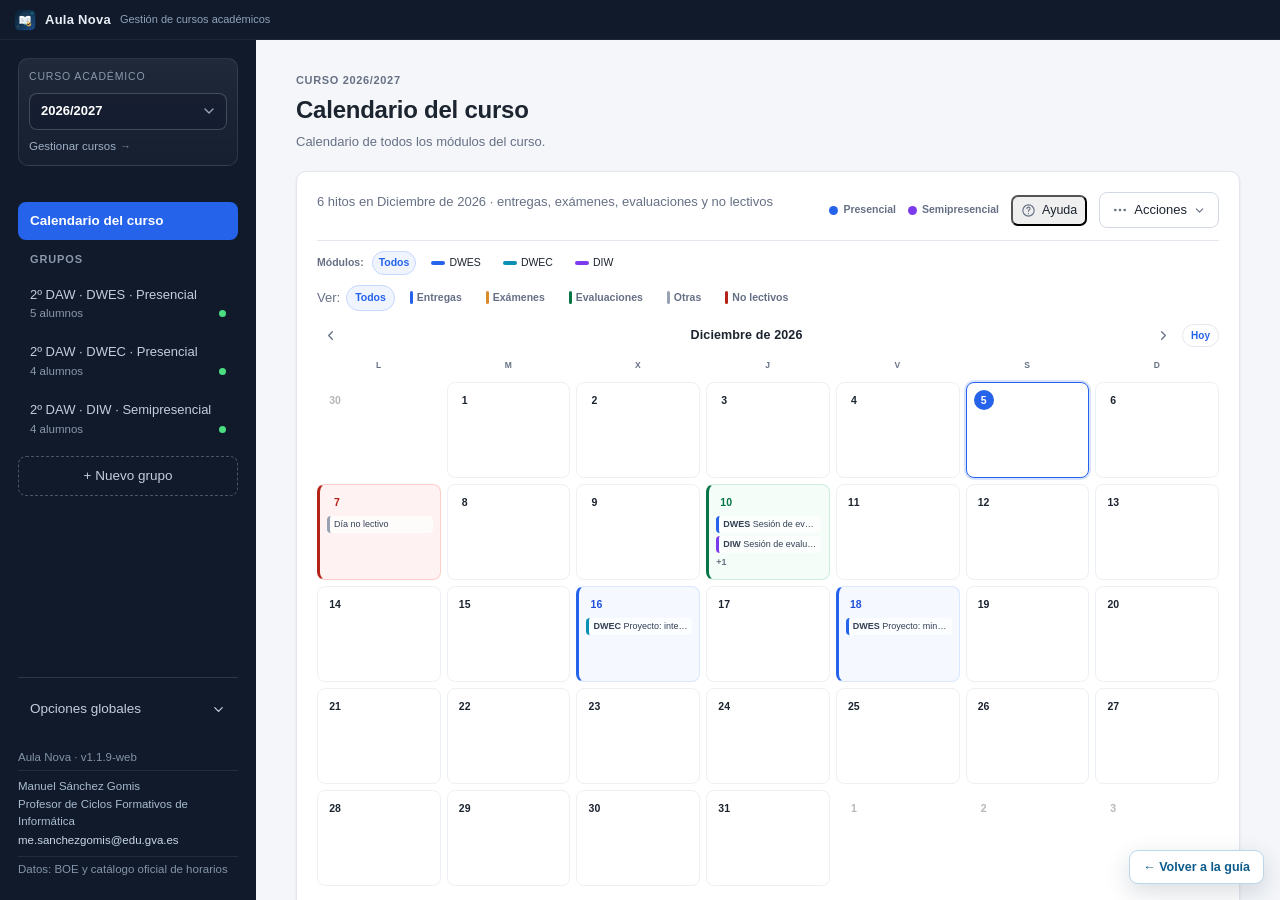
==== demo/index.html @ 8cf844a9 "publicar web y demo de Aula Nova" ====
<!doctype html>
<html lang="es">
  <head>
    <meta charset="UTF-8" />
    <title>Aula Nova · Gestión de cursos académicos</title>
    <!-- https://developer.mozilla.org/en-US/docs/Web/HTTP/CSP -->
    <meta
      http-equiv="Content-Security-Policy"
      content="default-src 'self'; script-src 'self'; style-src 'self' 'unsafe-inline'; img-src 'self' data:; frame-src 'self' normativa:;"
    />
    <script type="module" crossorigin src="./assets/index-Bmh4aXEf.js"></script>
    <link rel="stylesheet" crossorigin href="./assets/index-CwPjIfRf.css">
  </head>

  <body>
    <div id="app"></div>
  </body>
</html>
---- demo/assets/index-CwPjIfRf.css ----
:root{--fondo: #f4f6f9;--panel: #ffffff;--borde: #e3e7ee;--borde-fuerte: #d3d9e3;--texto: #1c2430;--tenue: #667085;--acento: #2563eb;--acento-suave: #eff4ff;--error: #b42318;--ok: #067647;--ok-suave: #ecfdf3;--ambar: #b54708;--ambar-suave: #fffaeb;--radio: 10px;--radio-sm: 8px;--sombra: 0 1px 3px rgba(16, 24, 40, .06), 0 1px 2px rgba(16, 24, 40, .04)}*{box-sizing:border-box}html,body,#app{height:100%;margin:0}body{font-family:-apple-system,BlinkMacSystemFont,Segoe UI,Roboto,Helvetica Neue,Arial,sans-serif;font-size:14px;line-height:1.5;color:var(--texto);background:var(--fondo);-webkit-font-smoothing:antialiased}.app{display:grid;grid-template-columns:256px 1fr;grid-template-rows:40px minmax(0,1fr);height:100%}.lateral{grid-column:1;grid-row:2;display:flex;flex-direction:column;gap:20px;min-height:0;padding:18px 18px 22px;background:#101a2b;color:#e8edf6;overflow-y:auto}.marca{margin:0;font-size:17px;font-weight:700;letter-spacing:.02em}.marca__sub{margin:2px 0 0;font-size:11px;font-weight:500;color:#8ea3bb;letter-spacing:.04em;text-transform:uppercase}.menu{display:flex;flex-direction:column;gap:3px;flex:1}.menu__titulo{padding:0 12px 6px;font-size:11px;font-weight:600;letter-spacing:.08em;text-transform:uppercase;color:#8b99ad}.menu__vacio{margin:0;padding:4px 12px;font-size:12px;color:#8b99ad}.menu__curso{display:flex;flex-direction:column;gap:8px;margin-bottom:16px;padding:10px;border:1px solid rgba(255,255,255,.1);border-radius:10px;background:linear-gradient(180deg,#fff1,#ffffff06)}.menu__curso label{font-size:10.5px;text-transform:uppercase;letter-spacing:.08em;color:#8b99ad}.menu__curso-select{position:relative}.menu__curso select{-webkit-appearance:none;appearance:none;width:100%;padding:9px 34px 9px 11px;border:1px solid rgba(255,255,255,.2);border-radius:8px;background:#0f172a61;color:#fff;font:inherit;font-size:13px;font-weight:550;line-height:1.3;cursor:pointer;text-overflow:ellipsis;transition:border-color .15s ease,background .15s ease,box-shadow .15s ease}.menu__curso select:hover{border-color:#ffffff5c;background:#0f172a8c}.menu__curso select:focus-visible{outline:none;border-color:#60a5fa;box-shadow:0 0 0 3px #60a5fa38}.menu__curso select:disabled{opacity:.55;cursor:wait}.menu__curso select option{background:#fff;color:var(--texto);font-weight:400}.menu__curso-flecha{position:absolute;top:50%;right:10px;width:16px;height:16px;color:#93a4bd;pointer-events:none;transform:translateY(-50%)}.menu__curso-enlace{display:inline-flex;align-items:center;gap:4px;font-size:11.5px;color:#9fb0c8;text-decoration:none}.menu__curso-enlace:after{content:"→";font-size:11px;opacity:.7}.menu__curso-enlace:hover{color:#fff;text-decoration:underline}.menu__grupo{display:flex;flex-direction:column;gap:2px;padding:9px 12px;border-radius:var(--radio-sm);color:#c3cddd;text-decoration:none}.menu__grupo:hover{background:#ffffff12;color:#fff}.menu__grupo.router-link-active,.menu__grupo--activo{background:var(--acento);color:#fff}.menu__grupo-nombre{font-size:13px;line-height:1.35}.menu__grupo-meta{display:flex;align-items:center;justify-content:space-between;gap:8px;font-size:11.5px;color:#8b99ad}.menu__grupo.router-link-active .menu__grupo-meta,.menu__grupo--activo .menu__grupo-meta{color:#dbe7ff}.punto{width:7px;height:7px;border-radius:50%;display:inline-block;flex:0 0 auto}.punto--ok{background:#4ade80}.punto--falta{background:#fbbf24}.menu__enlace--accion{margin-top:6px;border:1px dashed rgba(255,255,255,.25);text-align:center}.menu--pie{flex:0 0 auto;gap:2px;padding-top:12px;border-top:1px solid rgba(255,255,255,.12)}.menu__enlace--boton{width:100%;border:0;background:none;font:inherit;text-align:left;cursor:pointer}.menu-global{position:relative}.menu-global__boton{display:flex;align-items:center;justify-content:space-between;gap:8px;list-style:none;cursor:pointer}.menu-global__boton::-webkit-details-marker{display:none}.menu-global__boton svg{width:15px;height:15px;transition:transform .15s ease}.menu-global[open] .menu-global__boton svg{transform:rotate(180deg)}.menu-global__panel{display:flex;flex-direction:column;gap:2px;margin-bottom:6px;padding:5px;border:1px solid rgba(255,255,255,.14);border-radius:9px;background:#1b2a41;box-shadow:0 12px 28px -18px #000000b3}.menu-global__panel .menu__enlace{font-size:12.5px}.menu__enlace--peligro{color:#fda29b}.menu__enlace--peligro:hover{color:#fff;background:#f044382e}.menu__enlace{padding:9px 12px;border-radius:var(--radio-sm);color:#c3cddd;text-decoration:none;font-size:13.5px}.menu__enlace:hover{background:#ffffff12;color:#fff}.menu__enlace.router-link-active{background:var(--acento);color:#fff;font-weight:600}.pie{display:flex;flex-direction:column;gap:4px;font-size:11.5px;color:#8494a8}.pie__autor{display:flex;flex-direction:column;gap:1px;padding:7px 0;border-top:1px solid rgba(255,255,255,.08);border-bottom:1px solid rgba(255,255,255,.08);color:#a9bbcf}.pie__autor a{color:#c9d8e8;text-decoration:none}.pie__autor a:hover{color:#fff;text-decoration:underline}.contenido{grid-column:2;grid-row:2;min-height:0;overflow-y:auto;padding:32px 40px 64px}.vista{max-width:1080px}.vista--ancha{max-width:none}.vista__cabecera{margin-bottom:20px}.vista__cabecera h2{margin:0 0 4px;font-size:24px;font-weight:650;letter-spacing:-.01em}.seccion__cabecera{display:flex;align-items:flex-start;justify-content:space-between;gap:16px;flex-wrap:wrap;margin-bottom:14px}.seccion__cabecera h3{margin:0 0 2px;font-size:17px;font-weight:650;letter-spacing:-.01em}.seccion__cabecera .tenue{font-size:12.5px}.tarjeta{background:var(--panel);border:1px solid var(--borde);border-radius:var(--radio);box-shadow:var(--sombra);padding:22px 24px;margin-bottom:20px}.tarjeta>h3,.tarjeta>.cabecera-criterios>h3{margin:0 0 4px;font-size:16px;font-weight:650}.tarjeta>h3+.tenue{margin-top:0}.tenue{color:var(--tenue);margin:0;font-size:13px}.etiqueta{font-size:12px;color:var(--tenue)}.monospace{font-family:ui-monospace,SFMono-Regular,Menlo,monospace;font-size:12.5px}.boton{display:inline-flex;align-items:center;justify-content:center;font:inherit;font-size:13.5px;font-weight:500;height:36px;padding:0 14px;border-radius:var(--radio-sm);border:1px solid var(--borde-fuerte);background:#fff;color:var(--texto);text-align:center;text-decoration:none;cursor:pointer;white-space:nowrap;transition:background .12s ease,border-color .12s ease}.boton:hover{border-color:#a9b4c4;background:#fafbfc}.boton--principal{background:var(--acento);border-color:var(--acento);color:#fff;font-weight:600}.boton--principal:hover{background:#1d4fd8;border-color:#1d4fd8}.boton--peligro{color:var(--error)}.boton--peligro:hover{border-color:#f0b4ae;background:#fef3f2}.boton--sutil{border-style:dashed;color:var(--tenue)}.boton--sutil:hover{color:var(--acento);border-color:var(--acento);background:var(--acento-suave)}.boton:disabled{opacity:.45;cursor:not-allowed}.barra{display:flex;align-items:center;gap:10px;flex-wrap:wrap;margin-bottom:18px}.barra__espacio{flex:1}.barra--separada{margin-top:14px}.formulario{display:grid;grid-template-columns:repeat(auto-fit,minmax(220px,1fr));gap:16px}.campo{display:flex;flex-direction:column;gap:6px;min-width:0}.campo>label{font-size:12.5px;font-weight:500;color:#475467}.campo--ancho{grid-column:1 / -1}.grupo__dias-semana{display:grid;grid-template-columns:repeat(7,minmax(0,1fr));gap:8px;max-width:560px}.grupo__dia-semana{display:flex;flex-direction:column;gap:4px;align-items:stretch;font-size:12px;font-weight:600;color:var(--tenue);text-align:center}.grupo__dia-semana input{width:100%;padding:7px 4px;text-align:center;font-variant-numeric:tabular-nums}.presentacion__datos{margin-bottom:14px}.presentacion__datos .formulario{margin-top:10px}.presentacion__editor{margin-bottom:14px}.presentacion__editor summary{display:flex;align-items:baseline;gap:8px;flex-wrap:wrap;font-weight:650;cursor:pointer}.presentacion__editor summary .tenue{font-weight:400}.presentacion__marcadores{display:flex;flex-wrap:wrap;align-items:center;gap:5px;margin-top:12px}.presentacion__marcadores code{padding:2px 6px;color:var(--texto);font-size:10.5px;background:#f2f4f7;border-radius:5px}.presentacion__ayuda{margin:8px 0;font-size:11.5px}.presentacion__ayuda code{padding:1px 4px;background:#f2f4f7;border-radius:4px}.presentacion__plantilla-acciones{margin:10px 0 0}.presentacion__plantilla{width:100%;min-height:340px;margin-top:8px;padding:12px;font-size:11.5px;line-height:1.5;background:#fbfcfe;border:1px solid var(--borde);border-radius:8px;resize:vertical}.presentacion__preview{overflow:hidden;background:#eef2f7;border:1px solid var(--borde);border-radius:12px;box-shadow:var(--sombra)}.presentacion__preview iframe{display:block;width:100%;height:82vh;min-height:620px;background:#f4f6f9;border:0}.horario__resumen{display:flex;align-items:center;gap:7px;flex-wrap:wrap}.horario-semanal-scroll{overflow-x:auto;padding:2px 0 6px}.horario-semanal{display:grid;grid-template-columns:92px repeat(var(--dias, 7),minmax(84px,1fr));gap:5px;min-width:640px;margin-top:8px}.horario-semanal--compacto{grid-template-columns:78px repeat(var(--dias, 7),minmax(42px,1fr));min-width:0}.horario-semanal__cabecera{padding:4px 6px;color:var(--tenue);font-size:11px;font-weight:600;text-align:center}.horario-semanal__dia{display:flex;flex-direction:column;align-items:center;justify-content:center;gap:1px;min-height:44px;padding:5px 4px;color:var(--tenue);font-size:11px;font-weight:650;text-align:center;background:#f8fafc;border:1px solid #eef1f5;border-radius:8px}.horario-semanal__dia small{color:var(--acento);font-size:8px;font-weight:700;letter-spacing:.08em;text-transform:uppercase}.horario-semanal__hora{display:flex;align-items:center;padding:0 4px;color:var(--tenue);font-size:10px;font-variant-numeric:tabular-nums;white-space:nowrap}.horario-semanal__hora.horario-semanal__cabecera{min-height:44px;justify-content:flex-start;padding-left:8px;color:var(--tenue);font-size:9px;font-weight:700;letter-spacing:.08em;text-transform:uppercase}.horario-semanal__celda{display:flex;align-items:center;justify-content:center;min-height:38px;padding:4px 6px;overflow:hidden;color:transparent;font-size:10px;font-weight:600;line-height:1.15;text-align:center;background:#fff;border:1px solid #eef1f5;border-radius:8px;cursor:pointer;transition:background .12s ease,border-color .12s ease,box-shadow .12s ease}.horario-semanal__celda--libre{background:#fbfcfe;border-color:#f0f3f7}.horario-semanal__celda--lectura{cursor:default}.horario-semanal__celda--lectura:hover{border-color:#cfd8e3}.horario-semanal__celda--sesion,.horario-semanal__celda--lectura.horario-semanal__celda--sesion:hover{color:#fff;background:linear-gradient(180deg,#3b82f6,#2563eb);border-color:#2563eb;box-shadow:0 1px 2px #2563eb38}.horario-semanal__celda--colectiva,.horario-semanal__celda--lectura.horario-semanal__celda--colectiva:hover{color:#05603a;background:#d1fadf;border-color:#6ce9a6}.horario-semanal__celda--individual,.horario-semanal__celda--lectura.horario-semanal__celda--individual:hover{color:#93370d;background:#fef0c7;border-color:#fec84b}.horario-semanal__celda--hoy{background:#f4f8ff;border-color:#dbe7ff}.horario-semanal__celda--hoy.horario-semanal__celda--sesion{background:linear-gradient(180deg,#3b82f6,#2563eb);border-color:#2563eb;box-shadow:0 0 0 2px #bfdbfe}.horario-semanal__celda--hoy.horario-semanal__celda--colectiva{background:#d1fadf;border-color:#6ce9a6}.horario-semanal__celda--hoy.horario-semanal__celda--individual{background:#fef0c7;border-color:#fec84b}.horario-semanal__cabecera--hoy{color:#fff;background:var(--acento);border-color:var(--acento)}.horario-semanal__cabecera--hoy small{color:#dbeafe}.horario-semanal__recreo{grid-column:1 / -1;padding:3px 10px;color:var(--tenue);font-size:9px;font-weight:600;letter-spacing:.06em;text-align:center;text-transform:uppercase;background:#f8fafc;border:1px dashed #dfe5ee;border-radius:999px}.horario-semanal__leyenda{display:flex;align-items:center;gap:7px;flex-wrap:wrap;margin-top:12px;padding-top:10px;color:var(--tenue);font-size:10px;border-top:1px solid #eef1f5}.horario-semanal__leyenda-item{display:inline-flex;align-items:center;gap:5px;padding:3px 8px;background:#fff;border:1px solid #eef1f5;border-radius:999px}.horario-semanal__muestra{display:inline-block;width:8px;height:8px;border:1px solid transparent;border-radius:2px}.horario-semanal__muestra--sesion{border-color:var(--acento);background:var(--acento)}.horario-semanal__muestra--colectiva{border-color:#6ce9a6;background:#d1fadf}.horario-semanal__muestra--individual{border-color:#fec84b;background:#fef0c7}.horario-semanal__leyenda .tenue{font-size:10px}.horario-semanal__pie{display:flex;align-items:center;justify-content:space-between;gap:10px;flex-wrap:wrap;margin-top:7px}.grupo__tutorias{display:grid;grid-template-columns:repeat(2,minmax(0,1fr));gap:10px}.grupo__tutoria{display:flex;flex-direction:column;gap:8px;padding:10px;border:1px solid var(--borde);border-radius:8px;background:#fbfcfe}.grupo__tutoria h4{margin:0;font-size:12px;color:var(--texto)}.grupo__tutoria-tipo{display:flex;flex-direction:column;gap:5px}.grupo__tutoria-etiqueta{font-size:11px;font-weight:600;color:var(--tenue)}.grupo__tutoria-fila{display:grid;grid-template-columns:minmax(0,1fr) 28px;gap:4px;align-items:center}.grupo__tutoria-fila input{width:100%;padding:5px 7px;font-size:12px}.grupo__tutoria-quitar{padding:2px 6px;line-height:1.2}.grupo__tutoria-agregar{align-self:flex-start;padding:3px 7px;font-size:11px}.grupo__tutorias-resumen{display:block;margin-top:4px;color:var(--tenue);font-size:11px;font-weight:400;line-height:1.35}@media(max-width:900px){.grupo__tutorias{grid-template-columns:repeat(2,minmax(0,1fr))}}@media(max-width:700px){.grupo__dias-semana{grid-template-columns:repeat(4,minmax(0,1fr))}}@media(max-width:560px){.grupo__tutorias{grid-template-columns:1fr}}.campo__etiqueta{font-size:12.5px;font-weight:500;color:#475467}.previsualizacion{margin:0;padding:12px 14px;border:1px dashed var(--borde-fuerte);border-radius:var(--radio-sm);background:#fbfcfd;font-size:15px;font-weight:600}input,select,textarea{font:inherit;font-size:14px;color:inherit;background:#fff;border:1px solid var(--borde-fuerte);border-radius:var(--radio-sm);padding:8px 11px;transition:border-color .12s ease,box-shadow .12s ease}input:hover,select:hover,textarea:hover{border-color:#b9c2cf}input:focus,select:focus,textarea:focus{outline:none;border-color:var(--acento);box-shadow:0 0 0 3px #2563eb26}input:focus-visible,select:focus-visible,textarea:focus-visible,button:focus-visible,summary:focus-visible,a:focus-visible{outline:2px solid var(--acento);outline-offset:2px}.campo textarea{width:100%;resize:vertical;line-height:1.5}.selector{display:inline-flex;align-items:center;gap:8px;font-size:13px}.pestanas{display:flex;gap:4px;border-bottom:1px solid var(--borde);margin-bottom:24px}.pestana{font:inherit;font-size:13.5px;font-weight:500;color:var(--tenue);background:none;border:0;border-bottom:2px solid transparent;padding:10px 14px;margin-bottom:-1px;cursor:pointer;border-radius:0}.pestana:hover{color:var(--texto)}.pestana[aria-selected=true]{color:var(--acento);border-bottom-color:var(--acento);font-weight:600}.columnas{display:grid;grid-template-columns:repeat(2,minmax(0,1fr));gap:20px;align-items:start}.tabla-scroll{overflow-x:auto}@media(max-width:1200px){.contenido{padding:28px 28px 56px}}@media(max-width:1080px){.app{grid-template-columns:216px 1fr}.contenido{padding:24px 20px 48px}.columnas{grid-template-columns:minmax(0,1fr)}.vista__cabecera h2{font-size:20px}}@media(max-width:940px){.app{grid-template-columns:188px 1fr}.lateral{padding:18px 12px}.contenido{padding:18px 14px 40px}.tarjeta{padding:18px 16px}.formulario,.datos{grid-template-columns:minmax(0,1fr)}.cabecera-criterios{align-items:flex-start}.modal__fondo{padding:12px}.fila-peso{grid-template-columns:minmax(0,1fr) 88px 32px}.fila-peso--avaluacion{grid-template-columns:76px minmax(0,1fr) 88px 32px}.ocultar-estrecho{display:none}}.columna{display:flex;flex-direction:column;gap:20px;min-width:0}.lista-pesos{display:flex;flex-direction:column;margin-top:14px}.fila-peso{display:grid;grid-template-columns:minmax(0,1fr) 104px 34px;gap:10px;align-items:center;padding:7px 0;border-bottom:1px solid #f0f2f6}.fila-peso:last-child{border-bottom:0}.fila-peso--avaluacion{grid-template-columns:92px minmax(0,1fr) 104px 34px}.fila-peso--cabecera{padding:0 0 6px;border-bottom:1px solid var(--borde)}.fila-peso--cabecera span{font-size:11.5px;font-weight:600;color:var(--tenue);letter-spacing:.02em}.fila-peso--cabecera .num{text-align:right}.entrada-peso{display:flex;align-items:center;gap:7px;justify-content:flex-end}.entrada-peso input{width:72px;text-align:right;font-variant-numeric:tabular-nums}.entrada-peso span{color:var(--tenue);font-size:13px}.icono-boton{width:32px;height:32px;display:inline-flex;align-items:center;justify-content:center;border:1px solid transparent;border-radius:var(--radio-sm);background:none;cursor:pointer;color:#98a2b3;font-size:15px;line-height:1;padding:0}.icono-boton:hover{background:#fef3f2;border-color:#f0b4ae;color:var(--error)}.formula{display:flex;flex-direction:column;gap:10px;background:#f8fafc;border:1px solid var(--borde);border-radius:var(--radio-sm);padding:16px 18px;margin-top:14px}.formula__linea{display:flex;flex-direction:column;gap:2px;margin:0}.formula__etiqueta{font-size:11.5px;font-weight:600;color:var(--tenue);letter-spacing:.02em}.formula__valor{font-size:14px;font-weight:600;color:var(--texto)}.cabecera-criterios{display:flex;align-items:flex-end;justify-content:space-between;gap:16px;flex-wrap:wrap;margin-bottom:20px}.cabecera-criterios__titulo{display:flex;flex-direction:column;gap:2px;min-width:0}.cabecera-criterios__titulo h3{margin:0;font-size:17px;font-weight:650;letter-spacing:-.01em}.cabecera-criterios__acciones{display:flex;align-items:center;gap:10px;flex-wrap:wrap;margin-left:auto}.tarjeta .cabecera-criterios{align-items:center;margin-bottom:12px}.tarjeta .cabecera-criterios h3{margin:0;font-size:17px;font-weight:650;letter-spacing:-.01em}.tarjeta .cabecera-criterios .tenue{flex:1;min-width:120px}.lista-requisitos{display:flex;flex-direction:column}.fila-requisito{display:grid;grid-template-columns:minmax(0,1fr) 92px 34px;gap:10px;align-items:center;padding:10px 0;border-bottom:1px solid #f0f2f6}.fila-requisito:last-child{border-bottom:0}.fila-requisito--cabecera{padding:0 0 6px;border-bottom:1px solid var(--borde)}.fila-requisito--cabecera span{font-size:11.5px;font-weight:600;color:var(--tenue);letter-spacing:.02em}.fila-requisito--cabecera .num{text-align:right}.fila-requisito__texto{display:flex;flex-direction:column;gap:4px;min-width:0}.requisito-cabecera{display:flex;align-items:center;gap:8px}.requisito-cabecera .requisito-nombre{flex:1;min-width:0}.requisito-pie{display:flex;align-items:center;gap:8px}.requisito-pie .requisito-descripcion{flex:1;min-width:0}.requisito-nombre{font-weight:500}.requisito-descripcion{font-size:12.5px;color:var(--tenue);padding:6px 10px}.fila-requisito input[type=number]{text-align:right;font-variant-numeric:tabular-nums}.chip{display:inline-flex;align-items:center;gap:4px;font-size:12px;font-weight:500;padding:3px 9px;border-radius:999px;background:#f2f4f7;color:#475467;border:1px solid transparent;white-space:nowrap}.chip--activo{background:var(--acento);color:#fff}.tabla td .chip+.chip,.tabla td strong+.chip{margin-left:6px}.chip--aviso{background:var(--ambar-suave);color:var(--ambar);border-color:#f2d9a4}.chip--ok{background:var(--ok-suave);color:var(--ok);border-color:#b7e4c7}.chips{display:flex;flex-wrap:wrap;gap:6px}.aviso{padding:11px 14px;border-radius:var(--radio-sm);margin-bottom:16px;font-size:13.5px}.aviso--error{background:#fef3f2;color:var(--error);border:1px solid #fecdca}.aviso--ok{background:var(--ok-suave);color:var(--ok);border:1px solid #b7e4c7}.aviso--aviso{display:flex;align-items:center;justify-content:space-between;gap:10px;flex-wrap:wrap;background:var(--ambar-suave);color:var(--ambar);border:1px solid #f2d9a4;margin:0}.vacio{padding:24px;text-align:center;color:var(--tenue);border:1px dashed var(--borde-fuerte);border-radius:var(--radio);background:#fbfcfd;max-width:640px;margin:0 auto;font-size:13.5px}.tabla{width:100%;border-collapse:collapse;font-size:13.5px}.tabla th,.tabla td{padding:14px 16px;text-align:left;border-bottom:1px solid #eef1f5;vertical-align:middle}.tabla th{font-size:11.5px;font-weight:600;text-transform:none;letter-spacing:.02em;color:var(--tenue);background:#fafbfc;border-bottom:1px solid var(--borde)}.tabla tbody tr:last-child td{border-bottom:0}.tabla tbody tr:hover td{background:#fafbfc}.fila-seleccionable{cursor:pointer}.fila-seleccionable td{transition:background .12s ease}.fila--activa td,.fila--activa:hover td{background:var(--acento-suave)}.tabla .num{text-align:right;font-variant-numeric:tabular-nums}.tabla .acciones{text-align:right;white-space:nowrap}.tabla .acciones .boton{height:30px;padding:0 10px;font-size:12.5px;margin-left:6px}.nota-vacia{color:#b0b8c4}.nota-aprobado{color:var(--ok);font-weight:600}.nota-suspendido{color:var(--error);font-weight:600}.nota-parcial{color:var(--ambar)}.grupo__nombre{font-weight:600}.grupo__enlace{display:inline-block;color:inherit;text-decoration:none}.grupo__enlace:hover{color:var(--acento);text-decoration:underline}.grupo__estado{display:block;margin-top:3px;font-size:11.5px;font-weight:500}.grupo__estado--ok{color:var(--ok)}.grupo__estado--falta{color:var(--ambar)}.con-tooltip{position:relative;display:inline-flex;cursor:help}.con-tooltip:focus-visible{outline:2px solid var(--acento);outline-offset:2px}.tarjeta--tabla{padding:6px 0}.tarjeta--tabla .tabla th:first-child,.tarjeta--tabla .tabla td:first-child{padding-left:28px}.tarjeta--tabla .tabla th:last-child,.tarjeta--tabla .tabla td:last-child{padding-right:24px}.tarjeta--tabla .tabla th.acciones,.tarjeta--tabla .tabla td.acciones{position:sticky;right:0;z-index:1;background:var(--panel);box-shadow:-10px 0 14px -12px #10182859}.tarjeta--tabla .tabla th.acciones,.tarjeta--tabla .tabla tbody tr:hover td.acciones{background:#fafbfc}.menu-acciones{position:relative;display:inline-flex}.menu-acciones__popover{position:fixed;z-index:120;min-width:210px;padding:5px;border:1px solid var(--borde);border-radius:10px;background:var(--panel);box-shadow:0 12px 30px #1018282e}.menu-acciones__item{display:flex;align-items:center;gap:9px;width:100%;padding:7px 9px;border:0;border-radius:6px;background:transparent;color:var(--texto);font:inherit;font-size:12.5px;text-align:left;cursor:pointer}.menu-acciones__icono{flex:0 0 auto;width:15px;height:15px;opacity:.75}.menu-acciones__item:hover:not(:disabled) .menu-acciones__icono{opacity:1}.menu-acciones__item:hover:not(:disabled){background:var(--acento-suave);color:var(--acento)}.menu-acciones__item--peligro{color:var(--error)}.menu-acciones__item--peligro:hover:not(:disabled){background:#fef3f2;color:var(--error)}.menu-acciones__item:disabled{opacity:.4;cursor:not-allowed}.calificaciones__contacto{display:flex;align-items:center;gap:6px;flex-wrap:wrap}.boton-copiar{display:inline-flex;align-items:center;gap:4px;padding:0;border:0;background:transparent;color:var(--acento);font:inherit;font-size:11.5px;font-weight:550;cursor:pointer}.boton-copiar:hover{text-decoration:underline}.boton-copiar svg{width:13px;height:13px}.alumno__email{display:inline-flex;align-items:center;gap:3px}.alumno__enlace{padding:0;border:0;background:none;color:var(--texto);font:inherit;font-weight:650;text-align:left;cursor:pointer}.alumno__enlace:hover{color:var(--acento);text-decoration:underline}.alumno__enlace:focus-visible{outline:2px solid var(--acento);outline-offset:2px;border-radius:3px}.alumno__meta{display:block;margin-top:3px;font-size:11.5px;color:var(--tenue)}.alumnado__resumen{display:grid;grid-template-columns:repeat(4,minmax(0,1fr));gap:12px;margin:0 0 16px}.alumnado__stat{position:relative;display:flex;flex-direction:column;gap:3px;padding:14px 16px;overflow:hidden}.alumnado__stat>.tenue{color:var(--tenue);font-size:12px;font-weight:600}.alumnado__stat:before{content:"";position:absolute;top:0;left:0;width:100%;height:3px;background:var(--acento)}.alumnado__stat--ok:before{background:var(--ok)}.alumnado__stat--muted:before{background:#98a2b3}.alumnado__stat--aviso:before{background:var(--ambar)}.alumnado__stat strong{font-size:22px;line-height:1.15;font-weight:650}.alumnado-tabla__alumno{display:flex;align-items:center;gap:10px}.alumnado__avatar{display:grid;flex:0 0 auto;place-items:center;width:34px;height:34px;border-radius:10px;background:var(--acento-suave);color:var(--acento);font-size:11.5px;font-weight:700}.alumnado__identidad{min-width:0}.alumnado__email{color:var(--texto);text-decoration:none}.alumnado__email:hover{color:var(--acento);text-decoration:underline}.alumnado-tabla th:nth-child(1){width:48%}.alumnado-tabla th:nth-child(2){width:32%}.alumnado-tabla th:nth-child(3){width:12%}.formacion__cabecera{display:flex;align-items:flex-start;justify-content:space-between;gap:20px;flex-wrap:wrap;margin-bottom:20px}.formacion__cabecera h2{margin:0 0 4px;font-size:24px;font-weight:650;letter-spacing:-.01em}.formacion__resumen{display:grid;grid-template-columns:repeat(auto-fit,minmax(180px,1fr));gap:14px;margin-bottom:18px}.formacion__resumen .tarjeta{position:relative;display:flex;flex-direction:column;gap:3px;padding:14px 16px;overflow:hidden}.formacion__resumen .tarjeta:before{content:"";position:absolute;top:0;left:0;width:100%;height:3px;background:var(--acento)}.formacion__resumen .tarjeta:nth-child(2):before{background:var(--ok)}.formacion__resumen .tarjeta:nth-child(3):before{background:#d98a2b}.formacion__resumen .tarjeta>.tenue{font-size:12px;font-weight:600}.formacion__resumen strong{font-size:22px;font-weight:650}.formacion__layout{display:grid;grid-template-columns:minmax(0,1fr) 360px;gap:18px;align-items:start}.formacion__formulario{position:sticky;top:18px}.formacion__acciones{display:flex;flex-direction:column;gap:8px;grid-column:1 / -1}.formacion__acciones .boton{width:100%;justify-content:center;text-align:center}@media(max-width:1100px){.formacion__layout{grid-template-columns:1fr}.formacion__formulario{position:static}}.form-inline{margin-bottom:18px;border-left:3px solid var(--acento)}.form-inline__acciones{display:flex;align-items:center;gap:8px;flex-wrap:wrap}.form-inline .formulario{margin-top:4px}.select-button{display:inline-flex;overflow:hidden;border:1px solid var(--borde-fuerte);border-radius:var(--radio-sm);background:var(--panel)}.select-button__item{border:0;border-right:1px solid var(--borde);padding:7px 11px;background:transparent;color:var(--texto);font:inherit;font-size:12.5px;cursor:pointer;transition:background .15s ease,color .15s ease}.select-button__item:last-child{border-right:0}.select-button__item:hover{background:#f2f4f7}.select-button__item--activo{background:var(--acento);color:#fff}.select-button__item--activo:hover{background:var(--acento)}.select-button--compacto .select-button__item{padding:5px 9px;font-size:12px}.entrega__buscador{flex:1 1 190px;max-width:280px}.entrega__buscador input{width:100%;padding:7px 10px;font-size:12.5px}.entrega__resumen{display:flex;flex-wrap:wrap;align-items:baseline;gap:0;margin:4px 0 16px;padding:11px 14px;border:1px solid var(--borde);border-radius:var(--radio-sm);background:#f8fafc}.entrega__resumen-item{display:flex;align-items:baseline;gap:6px;padding:0 16px;border-right:1px solid var(--borde)}.entrega__resumen-item:first-child{padding-left:0}.entrega__resumen-item:last-child{padding-right:0;border-right:0}.entrega__resumen-valor{font-size:16px;font-weight:700;font-variant-numeric:tabular-nums}.entrega__resumen-etiqueta{font-size:12px;color:var(--tenue)}.entrega__resumen-item--aviso .entrega__resumen-valor{color:var(--ambar)}.entrega__vacio-accion{margin-top:12px}.entregas-lista{display:flex;flex-direction:column;gap:16px;margin-top:14px}.entregas-grupo{overflow:hidden;border:1px solid var(--borde);border-radius:10px;background:#fff}.entregas-grupo__cabecera{display:flex;align-items:center;justify-content:space-between;gap:12px;flex-wrap:wrap;padding:12px 16px;border-bottom:1px solid var(--borde);background:#f8fafc}.entregas-grupo__titulo{display:flex;align-items:baseline;gap:10px;flex-wrap:wrap}.entregas-grupo__titulo h4{margin:0;font-size:13px;font-weight:650}.entregas-grupo__grid{display:grid;grid-template-columns:repeat(auto-fill,minmax(340px,1fr));gap:12px;padding:14px}.entrega-card{display:flex;flex-direction:column;gap:10px;min-width:0;padding:15px;border:1px solid var(--borde);border-radius:9px;background:#fff;transition:border-color .12s ease,box-shadow .12s ease}.entrega-card:hover{border-color:#cbd5e1;box-shadow:0 6px 18px -12px #10182847}.entrega-card__cabecera{display:flex;align-items:flex-start;justify-content:space-between;gap:10px}.entrega-card__titulo{display:flex;flex-direction:column;gap:6px;min-width:0}.entrega-card__titulo .entrega__enlace{font-size:14px;line-height:1.35}.entrega-card__chips,.entrega-card__extra{display:flex;align-items:center;gap:6px;flex-wrap:wrap}.entrega-card__descripcion{display:-webkit-box;margin:0;overflow:hidden;color:var(--tenue);font-size:12.5px;line-height:1.45;-webkit-box-orient:vertical;-webkit-line-clamp:3}.entrega-card__meta{display:flex;align-items:center;justify-content:space-between;gap:10px;flex-wrap:wrap}.entrega-card__fecha{display:inline-flex;align-items:center;gap:6px;color:var(--tenue);font-size:12px;font-variant-numeric:tabular-nums}.entrega-card__pie{display:flex;align-items:flex-end;justify-content:space-between;gap:14px;flex-wrap:wrap;padding-top:10px;border-top:1px dashed var(--borde)}.entrega-card__registros{display:flex;flex:1 1 150px;flex-direction:column;gap:4px;min-width:0}.entrega-card__registros-texto{display:flex;align-items:baseline;justify-content:space-between;gap:8px;font-size:12px}.entrega-card__registros .entrega__progreso{width:100%}@media(max-width:700px){.entregas-grupo__grid{grid-template-columns:1fr}}.entregas-tabla th:nth-child(1){width:46%}.entregas-tabla th:nth-child(2){width:16%}.entregas-tabla th:nth-child(3){width:16%}.entregas-tabla th:nth-child(4){width:12%}.ficha-preview{overflow:hidden;background:#fff}.ficha-preview iframe{display:block;width:100%;height:82vh;min-height:620px;background:#fff;border:0}.ficha-modal{position:fixed;z-index:80;inset:0;display:grid;place-items:center;padding:24px;background:#0f172a8c}.ficha-modal__panel{display:flex;flex-direction:column;width:min(1120px,100%);height:min(88vh,900px);overflow:hidden;background:#fff;border-radius:12px;box-shadow:0 24px 60px #0f172a47}.ficha-modal__cabecera{display:flex;align-items:center;justify-content:space-between;gap:16px;flex-wrap:wrap;padding:12px 16px;border-bottom:1px solid var(--borde)}.ficha-modal__cabecera strong{display:block}.ficha-modal__cabecera .tenue{display:block;font-size:11.5px}.ficha-modal__acciones{display:flex;align-items:center;gap:6px;flex-wrap:wrap}.ficha-modal__panel iframe{flex:1;width:100%;background:#f4f6f9;border:0}.entregas-tabla__grupo td{padding:11px 16px;background:#f8fafc;border-top:1px solid var(--borde);border-bottom:1px solid var(--borde)}.entregas-tabla tbody:first-of-type .entregas-tabla__grupo td{border-top:0}.entregas-tabla__grupo-contenido{display:flex;align-items:baseline;justify-content:space-between;gap:12px}.entregas-tabla__grupo-nombre{font-size:13px;font-weight:650}.entregas-tabla__entrega{max-width:520px}.entregas-tabla__fila{display:flex;align-items:flex-start;gap:10px}.entregas-tabla__marca{display:grid;flex:0 0 auto;place-items:center;width:32px;height:32px;margin-top:1px;border-radius:9px;background:var(--acento-suave);color:var(--acento);font-size:12px;font-weight:700}.entregas-tabla__marca--examen{background:#fef3f2;color:#b42318}.entregas-tabla__marca--proyecto{background:#ecfdf3;color:#067647}.entregas-tabla__marca--practica{background:#fffaeb;color:#b54708}.entregas-tabla__datos{min-width:0}.entregas-tabla__grupo td{border-left:3px solid var(--color-grupo, var(--acento))}.entrega__enlace{padding:0;border:0;background:none;color:var(--texto);font:inherit;font-weight:650;text-align:left;cursor:pointer}.entrega__enlace:hover{color:var(--acento);text-decoration:underline}.entrega__enlace:focus-visible{outline:2px solid var(--acento);outline-offset:2px;border-radius:3px}.entrega__descripcion{display:block;margin-top:3px;font-size:12.5px;color:var(--tenue)}.entrega__fecha{display:flex;flex-direction:column;align-items:flex-start;gap:5px;font-variant-numeric:tabular-nums}.entrega__registros{display:flex;flex-direction:column;align-items:flex-end;gap:5px}.entrega__registros-cifra{font-size:12.5px;font-variant-numeric:tabular-nums}.entrega__progreso{width:72px;height:4px;overflow:hidden;border-radius:999px;background:#e7ebf1}.entrega__progreso span{display:block;height:100%;border-radius:inherit;background:var(--acento)}.chip--peligro{background:#fef3f2;color:var(--error);border-color:#fecdca}.chip--proximo{background:var(--acento-suave);color:var(--acento);border-color:#c7d7fe}.tabla--compacta th,.tabla--compacta td{padding-top:6px;padding-bottom:6px}.entrega__pestanas{display:flex;align-items:center;gap:10px;flex-wrap:wrap;margin:4px 0 18px}.entrega__pestanas .pestanas{gap:8px;flex-wrap:wrap;margin:0;border-bottom:0}.entrega__pestanas .pestana{padding:7px 12px;margin:0;border:1px solid var(--borde);border-radius:999px;background:var(--panel);font-size:12.5px}.entrega__pestanas .pestana:hover{border-color:var(--borde-fuerte);background:#f7f9fc;color:var(--texto)}.entrega__pestanas .pestana[aria-selected=true]{border-color:var(--acento);background:var(--acento);color:#fff}.chip--enlace{font:inherit;font-size:inherit;cursor:pointer}.chip--enlace:hover{border-color:var(--acento);color:var(--acento)}.entrega__seccion+.entrega__seccion{margin-top:22px;padding-top:20px;border-top:1px solid var(--borde)}.entrega__seccion-cabecera{display:flex;align-items:flex-start;justify-content:space-between;gap:12px;margin-bottom:8px}.entrega__seccion-cabecera h4{margin:0 0 2px;font-size:15px;font-weight:650}.entrega__titulo{display:flex;align-items:center;gap:8px;flex-wrap:wrap}.entrega__meta{display:block;margin-top:4px;font-size:11.5px;color:var(--tenue)}.campo__ayuda{font-size:11.5px;color:var(--tenue)}.rubrica-archivo{display:flex;align-items:center;gap:10px;flex-wrap:wrap;margin-top:8px}.rubrica-archivo__actual{display:flex;align-items:center;gap:10px;flex-wrap:wrap;padding:8px 10px;border:1px solid var(--borde);border-radius:var(--radio-sm);background:#fbfcfd}.entrega-form__cabecera{display:flex;align-items:flex-start;justify-content:space-between;gap:20px;flex-wrap:wrap;margin-bottom:20px}.entrega-form__cabecera h2{margin:0 0 4px;font-size:24px;font-weight:650;letter-spacing:-.01em}.entrega-form__acciones-cabecera{display:flex;align-items:center;gap:8px;flex-wrap:wrap}.entrega-form__grid{display:grid;grid-template-columns:minmax(0,1fr) 330px;gap:18px;align-items:start}.entrega-form__principal,.entrega-form__lateral{display:flex;flex-direction:column;gap:18px;min-width:0}.entrega-form__lateral{position:sticky;top:18px}.entrega-form__seccion-cabecera{display:flex;align-items:flex-start;justify-content:space-between;gap:16px;margin-bottom:12px}.entrega-form__seccion-cabecera h3{margin:0 0 2px;font-size:17px;font-weight:650;letter-spacing:-.01em}.entrega-form__ce-contador{display:flex;align-items:center;gap:8px;flex-wrap:wrap}.entrega-form__seleccionados{display:flex;flex-wrap:wrap;gap:6px;margin-bottom:12px}.entrega-form__ce-chip{display:inline-flex;align-items:center;gap:3px;padding-right:4px}.entrega-form__quitar{border:0;background:transparent;color:inherit;font:inherit;font-size:14px;line-height:1;padding:0 3px;cursor:pointer}.entrega-form__quitar:hover{color:var(--error)}.entrega-form__buscador{margin-bottom:10px}.entrega-form__buscador input{width:100%}.entrega-form__ce-lista{max-height:420px;overflow-y:auto;padding:8px;border:1px solid var(--borde);border-radius:var(--radio-sm);background:#fbfcfd}.entrega-form__ra{padding:4px 0;border-bottom:1px solid var(--borde)}.entrega-form__ra:last-child{border-bottom:0}.entrega-form__ra summary{display:flex;align-items:center;gap:8px;padding:6px;cursor:pointer;list-style:none}.entrega-form__ra summary::-webkit-details-marker{display:none}.entrega-form__ra summary:before{content:"▸";color:var(--tenue);transition:transform .15s ease}.entrega-form__ra[open] summary:before{transform:rotate(90deg)}.entrega-form__ra-descripcion{flex:1;font-size:12.5px;line-height:1.4}.entrega-form__ra-cuerpo{padding:2px 8px 8px 22px}.entrega-form__ra-acciones{display:flex;gap:6px;margin-bottom:6px}.entrega-form__ce-fila{display:grid;grid-template-columns:22px 96px minmax(0,1fr);gap:8px;align-items:start;padding:5px 0;font-size:12.5px;line-height:1.4}.entrega-form__ce-fila input{margin-top:3px}.entrega-form__resultados{padding:4px}.entrega-form__resumen{display:flex;flex-direction:column;gap:8px;margin:12px 0 0}.entrega-form__resumen>div{display:flex;align-items:baseline;justify-content:space-between;gap:12px;padding-bottom:6px;border-bottom:1px dashed var(--borde)}.entrega-form__resumen>div:last-child{padding-bottom:0;border-bottom:0}.entrega-form__resumen dt{color:var(--tenue);font-size:12px}.entrega-form__resumen dd{margin:0;font-size:12.5px;font-weight:550;text-align:right}.entrega-form__acciones-lateral{display:flex;flex-direction:column;gap:8px}.entrega-form__acciones-lateral .boton{width:100%;justify-content:center;text-align:center}@media(max-width:1100px){.entrega-form__grid{grid-template-columns:1fr}.entrega-form__lateral{position:static}}.calificaciones__layout{display:grid;grid-template-columns:300px minmax(0,1fr);gap:18px;align-items:start;padding-bottom:76px}.calificaciones__alumnos{position:sticky;top:18px;max-height:calc(100vh - 160px);overflow-y:auto;padding:8px}.calificaciones__buscador{padding:4px 4px 10px}.calificaciones__buscador input{width:100%}.calificaciones__alumno{display:flex;flex-direction:column;align-items:flex-start;gap:3px;width:100%;padding:10px 10px 11px;border:0;border-bottom:1px solid var(--borde);border-radius:0;background:transparent;color:var(--texto);font:inherit;text-align:left;cursor:pointer}.calificaciones__alumno:last-child{border-bottom:0}.calificaciones__alumno:hover{background:#f7f9fc}.calificaciones__alumno--activo{border-radius:var(--radio-sm);background:var(--acento-suave);box-shadow:inset 3px 0 var(--acento)}.calificaciones__alumno-nombre{font-size:13px;font-weight:600}.calificaciones__alumno-meta{display:flex;justify-content:space-between;gap:8px;width:100%;font-size:11.5px;color:var(--tenue)}.calificaciones__estado{font-weight:550}.calificaciones__sin-resultados{padding:8px 10px}.calificaciones__detalle{display:flex;flex-direction:column;gap:14px;min-width:0}.calificaciones__detalle-cabecera{display:grid;grid-template-columns:minmax(0,1fr) auto;align-items:start;gap:8px 18px}.calificaciones__detalle-info{min-width:0}.calificaciones__detalle-cabecera h3{margin:0 0 2px;font-size:19px}.convocatorias__layout{display:grid;grid-template-columns:minmax(220px,280px) minmax(0,1fr);gap:18px;align-items:start}.convocatorias__layout--embebido{grid-template-columns:minmax(0,1fr)}.convocatorias__lista{position:sticky;top:18px;display:flex;flex-direction:column;gap:6px;padding:14px}.convocatorias__item{display:flex;flex-direction:column;align-items:flex-start;gap:2px;padding:9px 10px;color:var(--texto);font:inherit;text-align:left;background:transparent;border:1px solid transparent;border-radius:8px;cursor:pointer}.convocatorias__item:hover{background:#f7f9fc}.convocatorias__item--activa{background:var(--acento-suave);border-color:#c7d7fe}.convocatorias__item .tenue{font-size:11px;text-transform:capitalize}.convocatorias__principal{display:flex;flex-direction:column;gap:18px;min-width:0}.convocatorias__alumnos th,.convocatorias__alumnos td{vertical-align:middle}.convocatorias__celda{display:inline-flex;align-items:center;gap:5px}.convocatorias__nota{width:62px;padding:4px 5px;font-size:12px;text-align:right}@media(max-width:900px){.convocatorias__layout{grid-template-columns:1fr}.convocatorias__layout--embebido{grid-template-columns:minmax(0,1fr)}.convocatorias__lista{position:static}}.calificaciones__page-header{display:flex;align-items:flex-start;justify-content:space-between;gap:16px;flex-wrap:wrap}.calificaciones__alumno-cabecera{display:flex;align-items:baseline;gap:10px;margin-bottom:10px}.calificaciones__alumno-cabecera h3{margin:0;font-size:20px;font-weight:650}.calificaciones__tabs{margin-bottom:12px}.calificaciones__final-cabecera{display:flex;align-items:flex-start;justify-content:space-between;gap:16px;padding-bottom:12px;border-bottom:1px solid var(--borde)}.calificaciones__final-cabecera h3{margin:0 0 2px;font-size:20px}.calificaciones__final-nota{display:flex;flex-direction:column;align-items:flex-end;gap:1px}.calificaciones__final-nota strong{font-size:34px;line-height:1;font-weight:650}.calificaciones__final-nota span{font-size:12px;font-weight:550}.calificaciones__final-evaluaciones{display:grid;grid-template-columns:repeat(auto-fit,minmax(160px,1fr));gap:8px;margin:14px 0}.calificaciones__final-evaluacion{display:grid;grid-template-columns:minmax(0,1fr) auto;align-items:center;gap:2px 8px;padding:8px 10px;color:var(--texto);font:inherit;font-size:12.5px;background:#fbfcfe;border:1px solid var(--borde);border-radius:8px;cursor:pointer;transition:background .15s ease,border-color .15s ease}.calificaciones__final-evaluacion:hover{background:var(--acento-suave);border-color:#c7d7fe}.calificaciones__final-evaluacion strong{font-size:14px}.calificaciones__final-evaluacion small{grid-column:1 / -1;color:var(--tenue);font-size:10.5px;line-height:1.3}.calificaciones__final-pesos{margin:0 0 12px;padding:10px 12px;border:1px solid var(--borde);border-radius:8px;background:#fff}.calificaciones__final-pesos h4{margin:0 0 6px;font-size:12px}.calificaciones__final-peso{display:flex;justify-content:space-between;gap:12px;padding:3px 0;font-size:11.5px}.calificaciones__final-peso span{color:var(--tenue);text-align:right}.calificaciones__final-formula{padding:10px 12px;font-size:12.5px;background:#f8fafc;border:1px solid var(--borde);border-radius:8px}.calificaciones__final-formula strong{display:block;margin-bottom:2px}.calificaciones__final-formula p{margin:0;font-size:11.5px}.calificaciones__final .calificaciones__detalle-acciones{margin-top:10px}.calificaciones__ra-lista{margin-top:6px}.calificaciones__ra-fila{display:grid;grid-template-columns:minmax(0,1fr) 82px 64px 108px;gap:10px;align-items:center;padding:8px 0;border-top:1px dashed var(--borde)}.calificaciones__ra-info{display:flex;align-items:baseline;gap:8px;min-width:0;font-size:12.5px}.calificaciones__ra-info .tenue{overflow:hidden;text-overflow:ellipsis;white-space:nowrap}.calificaciones__ra-entregas{font-size:11.5px}.calificaciones__detalle-nota{display:flex;flex-direction:column;align-items:flex-end;gap:1px;min-width:110px}.calificaciones__detalle-nota strong{font-size:28px;line-height:1.05;font-weight:650}.calificaciones__detalle-nota>span:last-child{font-size:12px;font-weight:550}.calificaciones__detalle-acciones{display:flex;grid-column:1 / -1;align-items:center;justify-content:flex-end;gap:8px;flex-wrap:wrap;margin-top:2px}.calificaciones__accion{display:inline-flex;align-items:center;gap:6px;height:32px;padding:0 10px;font:inherit;font-size:12px;font-weight:600;line-height:1;text-decoration:none;border:1px solid transparent;border-radius:8px;cursor:pointer;transition:background .15s ease,border-color .15s ease,color .15s ease}.calificaciones__accion svg{width:14px;height:14px}.calificaciones__accion--notas{color:#1d4ed8;background:#eff6ff;border-color:#bfdbfe}.calificaciones__accion--notas:hover{background:#dbeafe;border-color:#93c5fd}.calificaciones__accion--pdf{color:#b42318;background:#fef3f2;border-color:#fecdca}.calificaciones__accion--pdf:hover{background:#fee4e2;border-color:#fda29b}.calificaciones__accion--informe{color:#067647;background:#ecfdf3;border-color:#b7e4c7}.calificaciones__accion--informe:hover{background:#d1fadf;border-color:#6ce9a6}.calificaciones__accion:disabled{cursor:not-allowed;opacity:.55}@media(max-width:700px){.calificaciones__detalle-cabecera{grid-template-columns:1fr}.calificaciones__detalle-nota{grid-row:auto;grid-column:1;align-items:flex-start;text-align:left}.calificaciones__detalle-acciones{justify-content:flex-start}}.calificaciones__avaluacion-cabecera{display:flex;align-items:flex-start;justify-content:space-between;gap:16px;margin-bottom:8px}.calificaciones__avaluacion-cabecera h3{margin:0 0 2px;font-size:17px}.calificaciones__nota-avaluacion{font-size:24px;line-height:1;font-weight:650}.calificaciones__categoria{padding-top:10px;border-top:1px solid var(--borde)}.calificaciones__categoria-cabecera{display:flex;align-items:center;gap:10px;flex-wrap:wrap;margin-bottom:2px}.calificaciones__entregas{display:flex;flex-direction:column}.calificaciones__entrega{display:grid;grid-template-columns:minmax(160px,1fr) 92px minmax(200px,1.2fr);gap:12px;align-items:start;padding:10px 0;border-top:1px dashed var(--borde)}.calificaciones__entrega:first-child{border-top:0}.calificaciones__entrega-info{display:flex;flex-direction:column;align-items:flex-start;gap:4px;font-size:12.5px}.calificaciones__entrega-chips{display:flex;align-items:center;gap:6px;flex-wrap:wrap}.calificaciones__nota,.calificaciones__anotacion{display:flex;flex-direction:column;gap:3px;font-size:11.5px}.calificaciones__nota input{width:90px;text-align:right}.calificaciones__anotacion textarea{width:100%;min-height:54px;resize:vertical}.calificaciones__acciones{position:sticky;bottom:0;z-index:2;display:flex;align-items:center;gap:10px;padding:12px 0;background:var(--fondo);border-top:1px solid var(--borde)}@media(max-width:1100px){.calificaciones__layout{grid-template-columns:1fr}.calificaciones__alumnos{position:static;max-height:320px}.calificaciones__entrega{grid-template-columns:1fr 92px}.calificaciones__anotacion{grid-column:1 / -1}.calificaciones__ra-fila{grid-template-columns:minmax(0,1fr) 80px 60px}.calificaciones__ra-entregas{display:none}}.entrega-notas__cabecera{display:flex;align-items:flex-start;justify-content:space-between;gap:20px;flex-wrap:wrap;margin-bottom:20px}.entrega-notas__cabecera h2{margin:0 0 4px;font-size:24px;font-weight:650;letter-spacing:-.01em}.entrega-notas__chips{display:flex;align-items:flex-start;gap:8px;flex-wrap:wrap}.entrega-notas__rubrica{margin:0;white-space:pre-wrap;line-height:1.55}.entrega-notas__tarjeta-compacta{padding:16px 18px}.entrega-notas__tarjeta-compacta .cabecera-criterios{margin-bottom:10px}.entrega-notas__tabla th:nth-child(1){width:34%}.entrega-notas__tabla th:nth-child(2){width:116px}.entrega-notas__tabla th,.entrega-notas__tabla td{padding:6px 10px;vertical-align:middle}.entrega-notas__tabla tbody tr:hover td{background:#fbfcfe}.entrega-notas__tabla textarea{width:100%;height:38px;min-height:38px;padding:7px 9px;font-size:12.5px;line-height:1.35;resize:vertical}.entrega-notas__celda-nota{white-space:nowrap}.entrega-notas__celda-nota .chip{margin-right:6px;margin-left:0}.entrega-notas__nota{width:76px;padding:5px 8px;font-size:13px;font-variant-numeric:tabular-nums;text-align:right}.entrega-notas__tabla td .chip{margin-left:6px}.evidencias__acciones-subida{flex-wrap:wrap;justify-content:flex-end}.evidencias__tipo{display:flex;flex-direction:column;gap:4px;font-size:11.5px}.evidencias__tipo select{min-width:190px;padding:8px 10px;border:1px solid var(--borde-fuerte);border-radius:var(--radio-sm);background:var(--panel);font:inherit;font-size:12.5px}.evidencias__seleccion{display:flex;flex-direction:column;gap:6px;margin:12px 0 0;padding:0;list-style:none}.evidencias__seleccion li{display:flex;align-items:center;gap:8px;padding:7px 9px;border:1px solid var(--borde);border-radius:var(--radio-sm);background:#fbfcfd}.evidencias__seleccion .monospace{flex:1}.evidencias__tabla .chip{margin-right:8px}.chip--material{background:#f2f4f7;color:#475467}.chip--solucion{background:var(--ok-suave);color:var(--ok);border-color:#b7e4c7}.chip--apuntes{background:var(--acento-suave);color:var(--acento);border-color:#c7d7fe}.chip--entrega{background:var(--ambar-suave);color:var(--ambar);border-color:#f2d9a4}.chip--otro{background:#f8f9fb;color:#667085;border-color:var(--borde)}.menu-acciones__disparador{display:inline-flex;align-items:center;gap:6px;height:36px;padding:0 12px;color:var(--texto);font:inherit;font-size:13px;font-weight:500;background:#fff;border:1px solid var(--borde-fuerte);border-radius:var(--radio-sm);cursor:pointer;transition:background .12s ease,border-color .12s ease}.menu-acciones__disparador:hover{background:#fafbfc;border-color:#a9b4c4}.menu-acciones__disparador>svg:first-child{width:16px;height:16px;color:var(--tenue)}.menu-acciones__chevron{width:13px;height:13px;color:var(--tenue)}.icono-accion{position:relative;width:34px;height:34px;display:inline-flex;align-items:center;justify-content:center;padding:0;border:1px solid transparent;border-radius:var(--radio-sm);background:none;color:#667085;cursor:pointer;transition:background .12s ease,border-color .12s ease,color .12s ease}.icono-accion+.icono-accion{margin-left:4px}.icono-accion svg{width:17px;height:17px}.icono-accion:hover{background:#f2f4f7;border-color:var(--borde-fuerte);color:var(--texto)}.icono-accion--activo{background:var(--acento-suave);border-color:#c7d7fe;color:var(--acento)}.icono-accion:disabled{opacity:.35;cursor:not-allowed;background:transparent;border-color:transparent}.icono-accion:disabled:hover:after{opacity:0}.icono-accion--peligro:hover{background:#fef3f2;border-color:#f0b4ae;color:var(--error)}.icono-accion:after,.con-tooltip:after{content:attr(data-tooltip);position:absolute;left:50%;bottom:calc(100% + 8px);transform:translate(-50%);padding:5px 8px;border-radius:6px;background:#101a2b;color:#fff;font-size:11.5px;font-weight:500;line-height:1.2;white-space:nowrap;opacity:0;pointer-events:none;transition:opacity .12s ease;z-index:5}.icono-accion:hover:after,.icono-accion:focus-visible:after,.con-tooltip:hover:after,.con-tooltip:focus-visible:after{opacity:1}.modal__subtitulo{margin:0 0 14px}.modal__fondo{position:fixed;inset:0;background:#10182873;display:flex;align-items:center;justify-content:center;padding:24px;z-index:50}.modal{background:#fff;border-radius:14px;width:min(880px,100%);max-height:88vh;display:flex;flex-direction:column;box-shadow:0 24px 60px #10182847}.modal--ancho{width:min(1040px,100%)}.modal__cabecera{display:flex;align-items:center;gap:12px;padding:18px 22px;border-bottom:1px solid var(--borde)}.modal__cabecera h3{margin:0;font-size:16px;font-weight:650;flex:1}.modal__cuerpo{padding:20px 22px;overflow-y:auto}.modal__pie{display:flex;justify-content:flex-end;gap:10px;padding:16px 22px;border-top:1px solid var(--borde)}.ciclos{display:flex;flex-wrap:wrap;gap:12px;margin-bottom:20px}.ciclo{display:flex;flex-direction:column;gap:3px;align-items:flex-start;padding:12px 16px;background:var(--panel);border:1px solid var(--borde);border-radius:var(--radio);box-shadow:var(--sombra);cursor:pointer;font:inherit;color:inherit;text-align:left}.ciclo:hover{border-color:var(--acento)}.ciclo--activo{background:var(--acento-suave);border-color:var(--acento)}.cabecera-ciclo h3{margin:0 0 10px;font-size:16px;font-weight:650}.datos{display:grid;grid-template-columns:repeat(auto-fit,minmax(220px,1fr));gap:4px 18px;list-style:none;margin:0;padding:0;font-size:13px}.datos .tenue{display:inline-block;min-width:96px}.modulo__cabecera{display:flex;align-items:center;gap:10px;flex-wrap:wrap;margin-bottom:12px;padding-bottom:12px;border-bottom:1px solid var(--borde)}.modulo__cabecera h4{margin:0;font-size:15px;font-weight:600;flex:1}.codigo{font-family:ui-monospace,SFMono-Regular,Menlo,monospace;font-size:12px;background:var(--acento-suave);color:var(--acento);padding:2px 8px;border-radius:6px;font-weight:600}.ra{padding:9px 0;border-bottom:1px solid #f0f2f6}.ra:last-child{border-bottom:0}.ra summary{cursor:pointer;line-height:1.5}.ce{margin:8px 0 4px 18px;padding:0;font-size:13px;color:#3b4757}.ce li{margin-bottom:4px;line-height:1.5}.codigo-ce{font-family:ui-monospace,SFMono-Regular,Menlo,monospace;color:var(--tenue)}.ra-bloque{margin-bottom:14px}.ra-bloque__cabecera{display:flex;align-items:center;gap:8px;flex-wrap:wrap;margin-bottom:6px}.ra-bloque__cabecera strong{font-size:13px}.boe__layout{display:grid;grid-template-columns:minmax(250px,330px) minmax(0,1fr);gap:18px;align-items:start}.boe__indice{position:sticky;top:18px;display:flex;flex-direction:column;gap:6px;padding:12px}.boe__indice-cabecera{display:flex;align-items:baseline;justify-content:space-between;gap:8px;padding:2px 4px 8px;border-bottom:1px solid var(--borde)}.boe__indice-cabecera h4{margin:0;font-size:13px}.boe__ra{display:grid;grid-template-columns:auto minmax(0,1fr);column-gap:8px;row-gap:4px;width:100%;padding:9px 10px;border:1px solid transparent;border-radius:var(--radio-sm);background:transparent;color:var(--texto);font:inherit;text-align:left;cursor:pointer}.boe__ra:hover{background:#f7f9fc;border-color:var(--borde)}.boe__ra--activo,.boe__ra--activo:hover{background:var(--acento-suave);border-color:#c7d7fe}.boe__ra-codigo{grid-row:span 2;align-self:start;padding-top:1px;color:var(--acento);font-family:ui-monospace,SFMono-Regular,Menlo,monospace;font-size:11.5px;font-weight:700}.boe__ra-descripcion{display:-webkit-box;overflow:hidden;font-size:12.5px;line-height:1.4;-webkit-box-orient:vertical;-webkit-line-clamp:2}.boe__ra-meta{display:flex;align-items:center;gap:6px;color:var(--tenue);font-size:11px}.boe__detalle{overflow:hidden;padding:0}.boe__detalle-cabecera{display:flex;align-items:flex-start;justify-content:space-between;gap:14px;padding:18px 20px;border-bottom:1px solid var(--borde)}.boe__detalle-cabecera h3{margin:7px 0 0;font-size:15px;line-height:1.4}.boe__tabla th:first-child,.boe__tabla td:first-child{width:74px}.boe__tabla th:last-child,.boe__tabla td:last-child{width:38%}@media(max-width:900px){.boe__layout{grid-template-columns:minmax(0,1fr)}.boe__indice{position:static}}.lista-propuestas{display:flex;flex-direction:column;gap:4px;max-height:46vh;overflow-y:auto;border:1px solid var(--borde);border-radius:var(--radio-sm);padding:10px}.propuesta{display:flex;gap:10px;align-items:flex-start;padding:8px 10px;border-radius:var(--radio-sm)}.propuesta:hover{background:#f8fafc}.propuesta__texto{flex:1;min-width:0}.propuesta__texto p{margin:4px 0 0;color:var(--tenue);font-size:12.5px;display:-webkit-box;-webkit-line-clamp:2;-webkit-box-orient:vertical;overflow:hidden}.editor-criterios__peso{width:86px;padding:5px 7px;text-align:right}.criterios__modo{display:flex;align-items:center;gap:12px;flex-wrap:wrap;margin-bottom:16px;padding:10px 12px;background:#f8fafc;border:1px solid var(--borde);border-radius:8px}.criterios__modo-opcion{display:inline-flex;align-items:center;gap:5px;font-size:12.5px;cursor:pointer}.criterios__modo .tenue{flex:1 1 240px;font-size:11.5px}.criterios__layout{display:grid;grid-template-columns:220px minmax(0,1fr);gap:16px;align-items:start}.criterios__indice{position:sticky;top:18px;padding:10px}.criterios__ra-lista{display:flex;flex-direction:column;gap:8px;margin-top:14px}.criterios__ra-fila{display:grid;grid-template-columns:minmax(0,1fr) 104px;gap:16px;align-items:start;padding:12px 14px;border:1px solid var(--borde);border-radius:var(--radio-sm);background:#fff}.criterios__ra-datos{display:flex;align-items:flex-start;gap:10px;min-width:0}.criterios__ra-datos .chip{flex:0 0 auto}.criterios__ra-descripcion{margin:0;color:var(--texto);font-size:13px;line-height:1.5}.criterios__ra-peso{display:flex;align-items:center;justify-content:flex-end;gap:5px;color:var(--tenue);font-size:12px}.criterios__ra-peso input{width:68px;text-align:right}.criterios__indice-titulo{display:block;padding:2px 8px 8px;color:var(--tenue);font-size:10px;font-weight:650;letter-spacing:.07em;text-transform:uppercase}.criterios__indice .pestanas{flex-direction:column;gap:4px;margin:0;border-bottom:0}.criterios__indice .pestana{margin:0;padding:9px 11px;border:1px solid transparent;border-radius:8px;border-bottom:1px solid transparent;text-align:left}.criterios__indice .pestana:hover{background:#f7f9fc;border-color:var(--borde)}.criterios__indice .pestana[aria-selected=true]{background:var(--acento-suave);border-color:#c7d7fe;color:var(--acento)}.criterios__detalle{padding:18px}@media(max-width:900px){.criterios__layout{grid-template-columns:minmax(0,1fr)}.criterios__indice{position:static}.criterios__indice .pestanas{flex-direction:row;flex-wrap:wrap}}.criterios__barra{display:flex;align-items:center;gap:10px;flex-wrap:wrap;margin-bottom:18px}.criterios__cabecera{display:flex;align-items:flex-start;justify-content:space-between;gap:16px;flex-wrap:wrap}.criterios__acciones{display:flex;justify-content:flex-end;gap:10px;margin-top:18px;padding-top:14px;border-top:1px solid var(--borde)}.criterios .pestanas{margin-bottom:18px}.criterios .tabla{margin-top:12px}.criterios .tabla td{padding-top:9px;padding-bottom:9px}.criterios .tabla input[type=text]{width:100%}.criterios .tabla input[type=number]{width:92px;text-align:right;font-variant-numeric:tabular-nums}.criterios__pie-fila{display:flex;align-items:center;gap:10px;margin-top:14px}.criterios__minimos{margin-top:12px}.criterios__trimestres{display:grid;gap:12px;margin-top:14px}.criterios__trimestre{padding:13px 14px;border:1px solid var(--borde);border-radius:10px;background:#fbfcfe}.criterios__trimestre-cabecera{display:flex;align-items:flex-start;justify-content:space-between;gap:14px;flex-wrap:wrap}.criterios__trimestre-cabecera>div{display:flex;flex-direction:column;gap:2px}.criterios__trimestre-cabecera strong{font-size:13.5px}.criterios__trimestre-cabecera .tenue{font-size:11.5px}.criterios__trimestre-switch{display:inline-flex;align-items:center;gap:7px;color:#475467;font-size:12px;font-weight:600;cursor:pointer}.criterios__trimestre-switch input{width:15px;height:15px;accent-color:var(--acento)}.criterios__pesos-trimestre{display:grid;grid-template-columns:repeat(auto-fit,minmax(180px,1fr));gap:8px 16px;margin-top:12px}.criterios__peso-trimestre{display:flex;align-items:center;justify-content:space-between;gap:12px;padding:6px 0;border-bottom:1px solid #eef1f5;font-size:12.5px}.criterios__peso-trimestre:last-child{border-bottom:0}.criterios__peso-trimestre .entrada-peso{flex:0 0 88px}.criterios__trimestre-pie{display:flex;align-items:center;justify-content:space-between;gap:12px;flex-wrap:wrap;margin-top:10px}.criterios__trimestre-pie .tenue{font-size:11.5px}.requisito-fila{display:grid;grid-template-columns:minmax(0,1fr) 110px;gap:20px;align-items:center;padding:14px 0;border-bottom:1px solid #eef1f5}.requisito-fila:last-child{border-bottom:0}.requisito-fila strong{font-size:13.5px}.requisito-fila .tenue{margin-top:3px}.requisito-fila input{width:96px;text-align:right;font-variant-numeric:tabular-nums}.criterios__bloque{margin-top:18px;padding-top:16px;border-top:1px solid var(--borde)}.criterios__bloque h4{margin:0 0 8px;font-size:14px}.criterios__lista{margin:0;padding-left:18px;font-size:13px;color:#3b4757}.criterios__lista li{margin-bottom:4px}.programacion .tabla{table-layout:fixed;min-width:900px}.programacion .tabla th:nth-child(1){width:175px}.programacion .tabla th:nth-child(3),.programacion .tabla th:nth-child(4){width:190px}.programacion .tabla th:nth-child(5){width:140px}.programacion .tabla td{vertical-align:top}.programacion .tabla input{width:100%}.programacion .tabla textarea{width:100%;min-height:58px;resize:vertical;padding:7px 9px;font-size:13px;line-height:1.4}.programacion__importar{padding:16px;margin-bottom:18px;border:1px solid var(--borde);border-radius:var(--radio-sm);background:#fbfcfd}.programacion__importar textarea{width:100%;margin-bottom:8px}.programacion__filtro{display:flex;align-items:center;gap:10px;margin-bottom:14px}.programacion__acciones{position:sticky;bottom:0;z-index:2;display:flex;justify-content:flex-end;margin-top:18px;padding:12px 0;background:var(--fondo);border-top:1px solid var(--borde)}.volver{display:inline-flex;align-items:center;gap:3px;width:auto;height:26px;margin:0 0 8px;padding:0 7px 0 3px;color:var(--tenue);font:inherit;font-size:12px;font-weight:600;background:transparent;border:0;border-radius:6px;cursor:pointer;transition:color .15s ease,background .15s ease}.volver svg{width:14px;height:14px}.volver:hover{color:var(--acento);background:var(--acento-suave)}.volver__texto{padding-top:1px}.vista{position:relative}.programacion__acciones .volver{margin-bottom:0}.programacion{padding-bottom:84px}.programacion__barra{display:flex;align-items:center;gap:10px;flex-wrap:wrap;margin-bottom:16px}.programacion__vista{display:inline-flex;padding:3px;border:1px solid var(--borde);border-radius:999px;background:#eef1f6}.programacion__vista-boton{border:0;border-radius:999px;padding:6px 12px;background:transparent;color:var(--tenue);font:inherit;font-size:12.5px;cursor:pointer}.programacion__vista-boton:hover{color:var(--texto)}.programacion__vista-boton--activo{background:var(--panel);color:var(--texto);box-shadow:0 1px 2px #1018281a}.programacion__rango{font-size:12.5px}.programacion__mes{display:flex;align-items:center;gap:6px}.programacion__mes strong{min-width:150px;font-size:13.5px;text-align:center}.programacion__estado{display:inline-flex;align-items:center;gap:6px;font-size:12px;color:var(--tenue)}.programacion__estado-punto{width:7px;height:7px;border-radius:50%;background:var(--ok)}.programacion__estado--pendiente{color:var(--ambar)}.programacion__estado--pendiente .programacion__estado-punto{background:var(--ambar)}.programacion__semana-dias{display:flex;flex-wrap:wrap;gap:6px}.programacion__semana-dias label{display:inline-flex;align-items:center;gap:5px;cursor:pointer;-webkit-user-select:none;user-select:none}.programacion__semana-dias input{margin:0}.programacion__semana-cantidad{color:var(--acento);font-size:11px;font-weight:600}.programacion__layout{display:grid;grid-template-columns:minmax(0,1fr) 360px;gap:18px;align-items:start}.programacion__layout--tabla,.programacion__layout--unidades{grid-template-columns:1fr}.unidades__layout{display:grid;grid-template-columns:minmax(250px,310px) minmax(0,1fr);gap:18px;align-items:start}.unidades__indice{position:sticky;top:18px;display:flex;flex-direction:column;gap:6px;padding:12px}.unidades__indice-cabecera{display:flex;align-items:baseline;justify-content:space-between;gap:8px;padding:2px 4px 8px;border-bottom:1px solid var(--borde)}.unidades__indice-cabecera h4{margin:0;font-size:13px}.unidades__item{display:flex;flex-direction:column;align-items:flex-start;gap:3px;width:100%;padding:9px 10px;border:1px solid transparent;border-radius:var(--radio-sm);background:transparent;color:var(--texto);font:inherit;text-align:left;cursor:pointer}.unidades__item:hover{background:#f7f9fc;border-color:var(--borde)}.unidades__item--activo,.unidades__item--activo:hover{background:var(--acento-suave);border-color:#c7d7fe}.unidades__item-codigo{color:var(--acento);font-family:ui-monospace,SFMono-Regular,Menlo,monospace;font-size:10.5px;font-weight:700}.unidades__item-nombre{font-size:12.5px;font-weight:600;line-height:1.35}.unidades__item-fechas,.unidades__item-meta{color:var(--tenue);font-size:10.5px}.unidades__detalle{padding:0;overflow:hidden}.unidades__detalle-cabecera{display:flex;align-items:flex-start;justify-content:space-between;gap:14px;padding:18px 20px;border-bottom:1px solid var(--borde)}.unidades__detalle-cabecera h3{margin:7px 0 2px;font-size:16px;line-height:1.35}.unidades__ficha{display:grid;grid-template-columns:repeat(3,minmax(0,1fr));gap:14px;padding:14px 20px;border-bottom:1px solid var(--borde);background:#fbfcfd}.unidades__ficha>div{display:flex;flex-direction:column;gap:4px;font-size:12.5px}.unidades__bloque{padding:16px 20px;border-bottom:1px solid var(--borde)}.unidades__bloque:last-child{border-bottom:0}.unidades__bloque h4{margin:0 0 7px;font-size:12.5px}.unidades__texto{margin:0;white-space:pre-wrap;line-height:1.55}.unidades__sesiones-tabla{max-height:320px;overflow-y:auto}@media(max-width:900px){.unidades__layout{grid-template-columns:minmax(0,1fr)}.unidades__indice{position:static}}.unidades__form{margin:14px 0}.unidades__tabla td{vertical-align:top}.unidades__codigo{display:inline-block;margin-bottom:3px;padding:2px 7px;border-radius:6px;background:var(--acento-suave);color:var(--acento);font-family:ui-monospace,SFMono-Regular,Menlo,monospace;font-size:11px}.unidades__nombre{font-weight:600}.unidades__observaciones{margin-top:3px;font-size:11.5px}.unidades__sesiones{display:flex;flex-direction:column;gap:4px;max-height:170px;overflow-y:auto;margin:0;padding:0 4px 0 0;list-style:none;font-size:11.5px}.unidades__sesiones li{line-height:1.35}.unidades__contenidos{max-width:280px;white-space:pre-wrap;font-size:12px}.unidades__ras{display:flex;flex-direction:column}.unidades__ra-tabs{display:flex;gap:2px;overflow-x:auto;border-bottom:1px solid var(--borde)}.unidades__ra-tab{display:inline-flex;align-items:center;gap:6px;padding:7px 10px;color:var(--tenue);font:inherit;font-size:12px;font-weight:650;white-space:nowrap;background:transparent;border:1px solid transparent;border-bottom:0;border-radius:8px 8px 0 0;cursor:pointer}.unidades__ra-tab:hover{color:var(--texto);background:#f7f9fc}.unidades__ra-tab--activa{margin-bottom:-1px;color:var(--acento);background:#fff;border-color:var(--borde)}.unidades__ra-tab small{padding:1px 5px;color:var(--tenue);font-size:9px;font-weight:600;background:#f2f4f7;border-radius:999px}.unidades__ra-tab--activa small{color:var(--acento);background:var(--acento-suave)}.unidades__ra-panel{overflow:hidden;background:#fbfcfe;border:1px solid var(--borde);border-top:0;border-radius:0 0 8px 8px}.unidades__ra-panel-cabecera{display:flex;align-items:flex-start;gap:8px;flex-wrap:wrap;padding:10px;background:#f7f9fc;border-bottom:1px solid #eef1f5}.unidades__ra-panel-cabecera .tenue{flex:1;min-width:180px;font-size:11.5px;line-height:1.35}.unidades__ces{display:grid;grid-template-columns:repeat(auto-fit,minmax(240px,1fr));gap:2px 10px;padding:8px 10px}.unidades__ce{display:flex;align-items:flex-start;gap:6px;padding:5px 6px;font-size:11.5px;line-height:1.35;border-radius:6px;cursor:pointer}.unidades__ce:hover{background:#fff}.unidades__ce--activo{background:var(--acento-suave)}.unidades__ce input{margin:2px 0 0}.unidades__ce-codigo{flex:0 0 auto;min-width:14px;color:var(--acento);font-family:ui-monospace,SFMono-Regular,Menlo,monospace;font-size:10px;font-weight:700}.unidades__ce-descripcion{color:var(--texto)}.unidades__plantilla-barra{display:flex;align-items:center;gap:8px;flex-wrap:wrap;margin-bottom:8px}.unidad__peso-total{display:block;margin-top:3px;font-size:10.5px;font-weight:600}.unidad__peso-total--ok{color:var(--ok)}.unidad__peso-total--aviso{color:var(--ambar)}.unidades__plantilla{padding:10px;background:#fbfcfe;border:1px solid var(--borde);border-radius:8px}.unidades__plantilla-cabecera{display:flex;align-items:center;gap:8px;flex-wrap:wrap;margin-bottom:8px}.unidades__plantilla-cabecera strong{flex:1;min-width:160px;font-size:12.5px}.unidades__plantilla .tabla{background:#fff}.unidades__plantilla .tabla input[type=text]{width:100%}.unidades__peso{width:82px;text-align:right}.unidades__minimos{margin-top:12px;padding-top:10px;border-top:1px solid var(--borde)}.unidades__minimos>strong{display:block;margin-bottom:6px;font-size:12px}.unidades__minimos-ayuda{margin:0 0 8px;font-size:11.5px}.unidades__minimos-grid{display:grid;grid-template-columns:repeat(auto-fit,minmax(160px,1fr));gap:8px}.unidades__minimos-grid label{display:flex;flex-direction:column;gap:3px;font-size:11px;color:var(--tenue)}.unidades__minimos-grid label small{font-size:10px;line-height:1.3}.unidades__minimos-grid input{padding:6px 8px;font-size:12px}.unidades__plantilla-barra .tenue{font-size:11.5px}.unidades__criterios-resumen{display:flex;flex-direction:column;gap:4px}.unidades__criterios-grupo{display:flex;align-items:flex-start;gap:6px;flex-wrap:wrap}.unidades__criterios-grupo .tenue{font-size:11.5px;line-height:1.35}.unidades__ra{cursor:pointer;-webkit-user-select:none;user-select:none}.unidades__ra input{margin:0}.calendario-escolar{margin-bottom:18px}.calendario-escolar__barra{display:flex;align-items:center;gap:8px;flex-wrap:wrap;margin:8px 0 12px}.calendario-escolar__leyenda{display:flex;align-items:center;gap:10px;flex-wrap:wrap;color:var(--tenue);font-size:11px}.calendario-escolar__leyenda span{display:inline-flex;align-items:center;gap:5px}.calendario-escolar__punto{display:inline-block;width:9px;height:9px;border-radius:3px}.calendario-escolar__punto--lectivo{background:#b7e4c7}.calendario-escolar__punto--no-lectivo{background:#f2d9a4}.calendario-escolar__punto--festivo{background:#fecdca}.calendario-escolar__punto--vacaciones{background:#d9d6fe}.calendario-escolar__ayuda{margin:0 0 12px}.calendario-escolar__grid{display:grid;grid-template-columns:repeat(7,minmax(0,1fr));gap:5px}.calendario-escolar__semana{padding:4px 0;color:var(--tenue);font-size:10px;font-weight:650;letter-spacing:.05em;text-align:center;text-transform:uppercase}.calendario-escolar__celda{position:relative;display:flex;flex-direction:column;gap:3px;min-height:78px;padding:8px 7px 6px;border:1px solid var(--borde);border-radius:8px;background:#fff;overflow:hidden}.calendario-escolar__unidad-barra{position:absolute;top:0;left:0;right:0;height:4px}.calendario-escolar__unidad-chip{align-self:flex-start;max-width:100%;overflow:hidden;padding:1px 5px;border-radius:4px;color:#fff;font-size:8.5px;font-weight:650;text-overflow:ellipsis;white-space:nowrap}.calendario-escolar__leyenda--unidades{margin-top:12px}.calendario-escolar__celda--fuera{opacity:.32}.calendario-escolar__celda--hoy{border-color:var(--acento);box-shadow:0 0 0 2px var(--acento-suave)}.calendario-escolar__celda--lectivo{border-color:#b7e4c7;background:#f3fbf6}.calendario-escolar__celda--no-lectivo{border-color:#f2d9a4;background:#fffaf0}.calendario-escolar__celda--festivo{border-color:#fecdca;background:#fef3f2}.calendario-escolar__celda--vacaciones{border-color:#d9d6fe;background:#f4f3ff}.calendario-escolar__numero{font-size:12px;font-weight:650}.calendario-escolar__marca{align-self:flex-start;padding:1px 5px;border-radius:999px;background:#ffffffbf;color:var(--tenue);font-size:9px;font-weight:600}.calendario-escolar__descripcion{overflow:hidden;color:var(--tenue);font-size:9.5px;line-height:1.2}.calendario-escolar__lista{margin-top:18px;padding-top:14px;border-top:1px solid var(--borde)}.calendario-escolar__lista h4{margin:0 0 8px;font-size:12.5px}.calendario-escolar__lista ul{display:flex;flex-direction:column;gap:6px;margin:0;padding:0;list-style:none}.calendario-escolar__lista li{display:flex;align-items:center;gap:9px;flex-wrap:wrap;font-size:12.5px}@media(max-width:900px){.calendario-escolar__celda{min-height:58px}.calendario-escolar__descripcion{display:none}.calendario-escolar__marca{font-size:8px}}.calendario-escolar__tabla td{vertical-align:middle}.programacion__principal{min-width:0}.programacion__tabla-tarjeta{padding:14px}.programacion__tabla-cabecera{margin-bottom:8px}.programacion__tabla td{vertical-align:top}.programacion__tabla thead th{position:sticky;top:0;z-index:1;background:#fafbfc}.programacion__tabla input[type=date]{width:135px}.programacion__tabla .acciones{width:50px}.programacion__calendario{padding:14px}.programacion__calendario-scroll{overflow-x:auto}.programacion__calendario-grid{display:grid;grid-template-columns:repeat(7,minmax(90px,1fr));gap:6px;min-width:700px}.programacion__calendario-dia-semana{padding:4px 0;font-size:10.5px;font-weight:600;letter-spacing:.06em;text-align:center;text-transform:uppercase;color:var(--tenue)}.programacion__celda{position:relative;display:flex;flex-direction:column;align-items:flex-start;gap:4px;min-height:96px;padding:8px;border:1px solid var(--borde);border-radius:var(--radio-sm);background:var(--panel);color:var(--texto);font:inherit;text-align:left;cursor:pointer;transition:border-color .15s ease,background .15s ease,box-shadow .15s ease}.programacion__celda:hover{border-color:var(--acento);background:var(--acento-suave)}.programacion__celda--fuera{background:#fbfcfd;opacity:.65}.programacion__celda--hoy{border-color:var(--acento);box-shadow:inset 0 0 0 1px var(--acento)}.programacion__celda--editando{border-color:var(--acento);background:var(--acento-suave);box-shadow:0 0 0 3px #2563eb1f}.programacion__celda-numero{font-size:12.5px;font-weight:650}.programacion__celda-sesion{display:-webkit-box;overflow:hidden;font-size:11.5px;line-height:1.3;color:var(--texto);-webkit-box-orient:vertical;-webkit-line-clamp:3}.programacion__celda-desviacion{font-size:10.5px;font-weight:600;color:var(--ambar)}.programacion__celda-mas{align-self:flex-end;margin-top:auto;font-size:16px;color:var(--tenue);opacity:0;transition:opacity .15s ease}.programacion__celda:hover .programacion__celda-mas{opacity:1}.programacion__lateral{position:sticky;top:18px;display:flex;flex-direction:column;gap:18px}.programacion__lista{display:flex;flex-direction:column;gap:8px}.programacion__dia{display:grid;grid-template-columns:64px minmax(0,1fr) auto;gap:14px;align-items:start;padding:12px 14px;border:1px solid var(--borde);border-radius:var(--radio);background:var(--panel)}.programacion__dia--editando{border-color:var(--acento);box-shadow:0 0 0 3px var(--acento-suave)}.programacion__dia--sin-contenido{background:#fffdf8}.programacion__fecha{display:flex;flex-direction:column;align-items:center;justify-content:center;gap:1px;min-height:58px;border-radius:var(--radio-sm);background:#f2f5fa;color:var(--texto)}.programacion__fecha strong{font-size:22px;line-height:1;font-weight:650}.programacion__fecha span{font-size:11px;text-transform:uppercase;letter-spacing:.04em;color:var(--tenue)}.programacion__fecha small{font-size:10px;color:var(--tenue)}.programacion__detalle h4{margin:0 0 4px;font-size:14px;font-weight:600;line-height:1.35}.programacion__desviacion{margin:4px 0;font-size:12.5px;color:var(--ambar)}.programacion__observaciones{margin:4px 0;font-size:12.5px;white-space:pre-wrap}.programacion__acciones-dia{display:flex;gap:2px}.programacion__formulario{display:flex;flex-direction:column;gap:12px}.programacion__formulario .formulario{gap:10px}.programacion__formulario-acciones{display:flex;flex-direction:column;gap:8px}.programacion__formulario-acciones .boton{width:100%;justify-content:center;text-align:center}.programacion__resumen{display:flex;flex-direction:column;gap:8px;margin:12px 0 0;padding:0;list-style:none}.programacion__resumen li{display:flex;justify-content:space-between;gap:12px;padding-bottom:6px;border-bottom:1px dashed var(--borde);font-size:12.5px}.programacion__resumen li:last-child{padding-bottom:0;border-bottom:0}.programacion__resumen span{color:var(--tenue)}.programacion__acciones--sticky{justify-content:flex-start;align-items:center;gap:10px}@media(max-width:1100px){.programacion__semana-dias{display:flex;flex-wrap:wrap;gap:6px}.programacion__semana-dias label{display:inline-flex;align-items:center;gap:5px;cursor:pointer;-webkit-user-select:none;user-select:none}.programacion__semana-dias input{margin:0}.programacion__layout{grid-template-columns:1fr}.programacion__lateral{position:static}}.dashboard__eyebrow{margin:0 0 3px;color:var(--tenue);font-size:11px;font-weight:600;letter-spacing:.06em;text-transform:uppercase}.dashboard__toolbar{display:flex;align-items:center;justify-content:space-between;gap:12px;flex-wrap:wrap;margin-bottom:18px;padding:8px 10px;border:1px solid var(--borde);border-radius:12px;background:var(--panel);box-shadow:var(--sombra)}.dashboard__toolbar-grupo{display:flex;align-items:center;gap:3px;flex-wrap:wrap}.dashboard__toolbar-titulo{margin:0 5px 0 3px;color:var(--tenue);font-size:9.5px;font-weight:650;letter-spacing:.07em;text-transform:uppercase}.dashboard__tool{display:inline-flex;align-items:center;gap:6px;padding:6px 8px;border-radius:7px;color:var(--texto);font-size:12.5px;font-weight:500;text-decoration:none;transition:background .15s ease,color .15s ease}.dashboard__tool:hover{background:var(--acento-suave);color:var(--acento)}.dashboard__tool-icono{display:grid;place-items:center;width:15px;height:15px;color:var(--tenue)}.dashboard__tool-icono svg{width:15px;height:15px}.dashboard__tool:hover .dashboard__tool-icono{color:var(--acento)}.navegacion-grupo{justify-content:flex-start}.navegacion-grupo .dashboard__toolbar-grupo{flex:0 1 auto}.navegacion-grupo__dashboard{font-weight:600}.navegacion-grupo__division{flex:0 0 auto;width:1px;height:20px;margin:0 5px;background:var(--borde)}@media(max-width:720px){.navegacion-grupo__division{display:none}}.dashboard__tool--activo{background:var(--acento-suave);color:var(--acento)}.dashboard__tool--activo .dashboard__tool-icono{color:var(--acento)}.dashboard__quick{display:flex;flex-wrap:wrap;gap:7px;margin-bottom:18px}.dashboard__quick a{display:inline-flex;align-items:center;padding:6px 11px;border:1px solid var(--borde);border-radius:999px;background:var(--panel);color:var(--texto);font-size:12px;font-weight:500;text-decoration:none;transition:border-color .15s ease,background .15s ease,color .15s ease}.dashboard__quick a:hover{border-color:var(--acento);background:var(--acento-suave);color:var(--acento)}.dashboard__horario{margin-bottom:18px}.faltas__contexto{display:flex;align-items:center;justify-content:space-between;gap:16px;flex-wrap:wrap;margin-bottom:16px;padding:12px 16px;border:1px solid var(--borde);border-radius:var(--radio-sm);background:linear-gradient(180deg,#fbfcfe,#f7f9fc)}.faltas__contexto-info{display:flex;align-items:baseline;gap:10px;flex-wrap:wrap;min-width:0}.faltas__contexto-etiqueta{color:var(--tenue);font-size:10.5px;font-weight:700;letter-spacing:.07em;text-transform:uppercase}.faltas__contexto-info strong{font-size:15px;font-weight:650}.faltas__contexto-cambio{display:inline-flex;align-items:center;gap:8px}.faltas__contexto-cambio select{max-width:340px;padding:6px 9px;font-size:12.5px}.faltas__configuracion-cabecera{display:flex;align-items:flex-start;justify-content:space-between;gap:16px;flex-wrap:wrap;margin-bottom:16px}.faltas__configuracion-cabecera h3{margin:0 0 3px;font-size:17px;font-weight:650}.faltas__configuracion-cabecera .tenue{max-width:620px}.faltas__ajustes{display:flex;align-items:flex-start;gap:28px;flex-wrap:wrap;margin-bottom:18px;padding:14px 16px;border:1px solid var(--borde);border-radius:10px;background:#f8fafc}.faltas__ajuste{display:flex;flex-direction:column;gap:5px;min-width:0}.faltas__ajuste--switch{padding-left:28px;border-left:1px solid var(--borde)}.faltas__ajuste-titulo{color:var(--tenue);font-size:10.5px;font-weight:700;letter-spacing:.06em;text-transform:uppercase}.faltas__ajuste .tenue{font-size:11.5px}.faltas__limite{display:inline-flex;align-items:center;width:92px;height:38px;padding:0 9px;background:#fff;border:1px solid var(--borde-fuerte);border-radius:var(--radio-sm);transition:border-color .12s ease,box-shadow .12s ease}.faltas__limite:focus-within{border-color:var(--acento);box-shadow:0 0 0 3px #2563eb26}.faltas__limite input{width:100%;padding:0;border:0;background:transparent;font-size:15px;font-weight:650;text-align:center;box-shadow:none}.faltas__limite input:focus{box-shadow:none}.faltas__limite span{color:var(--tenue);font-size:12px;font-weight:600}.interruptor{display:inline-flex;align-items:center;gap:9px;cursor:pointer;-webkit-user-select:none;user-select:none}.interruptor__input{position:absolute;width:1px;height:1px;opacity:0}.interruptor__pista{position:relative;flex:0 0 auto;width:36px;height:20px;border-radius:999px;background:#d0d5dd;transition:background .15s ease}.interruptor__pista:after{content:"";position:absolute;top:2px;left:2px;width:16px;height:16px;border-radius:50%;background:#fff;box-shadow:0 1px 3px #0f172a47;transition:transform .15s ease}.interruptor__input:checked+.interruptor__pista{background:var(--acento)}.interruptor__input:checked+.interruptor__pista:after{transform:translate(16px)}.interruptor__input:focus-visible+.interruptor__pista{outline:2px solid var(--acento);outline-offset:2px}.interruptor__texto{color:#475467;font-size:12.5px;font-weight:600}.faltas__modulos-lista{display:grid;grid-template-columns:repeat(auto-fill,minmax(280px,1fr));gap:10px}.faltas__modulo{display:flex;flex-direction:column;gap:10px;padding:12px 14px;background:#fff;border:1px solid var(--borde);border-radius:10px;transition:border-color .12s ease,box-shadow .12s ease}.faltas__modulo:hover{border-color:#cbd5e1;box-shadow:0 1px 3px #0f172a0f}.faltas__modulo-info{display:flex;flex-direction:column;gap:1px;min-width:0}.faltas__modulo-info strong{font-size:12.5px;line-height:1.3}.faltas__modulo-info .monospace{color:var(--tenue);font-size:10.5px}.faltas__modulo-campos{display:grid;grid-template-columns:minmax(0,1fr) 78px;gap:10px;align-items:end}.faltas__campo{display:flex;flex-direction:column;gap:4px;min-width:0}.faltas__campo-etiqueta{color:var(--tenue);font-size:10.5px;font-weight:600}.faltas__nombre{width:100%;min-width:0;padding:6px 8px;font-size:12px}.faltas__horas{width:100%;padding:6px 8px;text-align:center;font-size:12px}.faltas__panel-cabecera{align-items:flex-start}.faltas__panel-acciones{display:flex;align-items:center;justify-content:flex-end;gap:8px;flex-wrap:wrap}.faltas__contador{display:inline-grid;place-items:center;min-width:18px;height:18px;margin-left:4px;padding:0 5px;border-radius:9px;background:#eef2f6;color:#475467;font-size:10.5px;font-weight:700}.faltas__tabla-scroll{overflow-x:auto;border:1px solid var(--borde);border-radius:10px;background:#fff}.faltas__tabla{width:100%;min-width:620px;border-collapse:separate;border-spacing:0;font-size:12.5px}.faltas__tabla th,.faltas__tabla td{padding:9px 12px;border-bottom:1px solid #eef1f5}.faltas__tabla thead th{background:#f8fafc;border-bottom:1px solid var(--borde);color:var(--tenue);font-size:10.5px;font-weight:700;letter-spacing:.04em;text-transform:uppercase}.faltas__tabla thead th:first-child{text-align:left}.faltas__tabla tbody tr:last-child td{border-bottom:0}.faltas__tabla tbody tr:nth-child(2n) td{background:#fbfcfe}.faltas__tabla tbody tr:hover td{background:#f5f8fc}.faltas__tabla th:first-child,.faltas__tabla td:first-child{position:sticky;left:0;z-index:1;min-width:190px;background:#fff;box-shadow:1px 0 0 var(--borde)}.faltas__tabla thead th:first-child{z-index:2;background:#f8fafc}.faltas__tabla tbody tr:nth-child(2n) td:first-child{background:#fbfcfe}.faltas__tabla tbody tr:hover td:first-child{background:#f5f8fc}.faltas__tabla td:first-child strong{font-size:12.5px;font-weight:600}.faltas__tabla .num{text-align:center}.faltas__modulo-col{min-width:86px;max-width:130px;vertical-align:top;text-align:center}.faltas__modulo-codigo{display:block;color:#344054;font-size:11.5px;font-weight:700;letter-spacing:.02em}.faltas__modulo-nombre{display:-webkit-box;margin-top:2px;overflow:hidden;color:var(--tenue);font-size:9.5px;font-weight:500;line-height:1.25;letter-spacing:0;text-transform:none;-webkit-box-orient:vertical;-webkit-line-clamp:2}.faltas__celda{display:inline-flex;align-items:center;justify-content:center;gap:4px;font-variant-numeric:tabular-nums}.faltas__faltas{display:inline-grid;place-items:center;min-width:25px;height:22px;padding:0 6px;border-radius:6px;background:#f2f4f7;color:#344054;font-size:11.5px;font-weight:700;line-height:1}.faltas__porcentaje{display:inline-grid;place-items:center;min-width:43px;height:22px;padding:0 7px;border:1px solid transparent;border-radius:999px;font-size:9.5px;font-weight:700;line-height:1}.faltas__historial{margin-bottom:16px}.faltas__historial-lista{display:grid;grid-template-columns:repeat(auto-fill,minmax(240px,1fr));gap:8px;margin:12px 0 0;padding:0;list-style:none}.faltas__historial-item{display:flex;flex-direction:column;gap:2px;width:100%;padding:9px 10px;border:1px solid var(--borde);border-radius:7px;background:#fff;color:var(--texto);text-align:left;cursor:pointer}.faltas__historial-item:hover,.faltas__historial-item--activo{border-color:var(--acento);background:var(--acento-suave)}.faltas__historial-item span{color:var(--tenue);font-size:11px}.faltas__modulos{min-width:680px;margin-top:14px}.faltas__modulos td .tenue{display:block;margin-top:2px;font-size:11px}@media(max-width:720px){.faltas__contexto{align-items:flex-start;flex-direction:column}.faltas__contexto-cambio{width:100%;justify-content:space-between}.faltas__contexto-cambio select{flex:1;max-width:none}.faltas__ajustes{flex-direction:column;gap:16px}.faltas__ajuste--switch{padding-top:14px;padding-left:0;border-top:1px solid var(--borde);border-left:0}}.faltas__acciones{display:flex;align-items:center;gap:8px;flex-wrap:wrap}.faltas__tabla th,.faltas__tabla td,.faltas__estado{white-space:nowrap}.faltas__input{width:72px;padding:5px 7px;text-align:right;font-variant-numeric:tabular-nums}.faltas__tabla tbody tr.faltas__estado--peligro td{background:#fef3f2}.faltas__tabla tbody tr.faltas__estado--aviso td{background:#fffaeb}.faltas__tabla tbody tr.faltas__estado--proximo td{background:#fefce8}.faltas__tabla tbody tr.faltas__estado--ok td{background:#f6fef9}.faltas__estado--peligro{color:#b42318;background:#fef3f2;border-color:#fecdca}.faltas__estado--aviso{color:#b54708;background:#fffaeb;border-color:#f2d9a4}.faltas__estado--proximo{color:#854d0e;background:#fefce8;border-color:#fef08a}.faltas__estado--ok{color:#067647;background:#ecfdf3;border-color:#b7e4c7}.backup-aviso{margin-bottom:16px}.backup-aviso__enlace{color:inherit;font-weight:700;white-space:nowrap}.backups__carpeta{display:flex;align-items:flex-start;justify-content:space-between;gap:18px;flex-wrap:wrap}.backups__carpeta-info{flex:1 1 420px;min-width:0}.backups__ruta{margin:7px 0;padding:8px 10px;overflow-wrap:anywhere;border:1px solid var(--borde);border-radius:6px;background:#f8fafc;font-size:12px}.backups__carpeta-acciones{display:flex;gap:8px;flex-wrap:wrap}.backups__archivo{display:block;margin-top:2px;font-size:11px}.entregas__vista-cabecera{display:flex;align-items:flex-start;justify-content:space-between;gap:12px;margin-bottom:10px}.entregas__vista{width:100%;height:62vh;border:1px solid var(--borde);border-radius:8px;background:#fff}.dashboard__stats{display:grid;grid-template-columns:repeat(4,minmax(0,1fr));gap:14px;margin-bottom:18px}.dashboard__stat{display:flex;align-items:center;gap:12px;padding:15px 16px}.dashboard__stat-icono{display:grid;flex:0 0 auto;place-items:center;width:42px;height:42px;border-radius:11px}.dashboard__stat-icono svg{width:20px;height:20px}.dashboard__stat-icono--azul{background:#eff4ff;color:#2563eb}.dashboard__stat-icono--verde{background:#ecfdf3;color:#067647}.dashboard__stat-icono--ambar{background:#fffaeb;color:#b54708}.dashboard__stat-icono--violeta{background:#f4f0ff;color:#6941c6}.dashboard__stat-icono--rojo{background:#fef3f2;color:var(--error)}.dashboard__stat>div{display:flex;flex-direction:column;gap:1px;min-width:0}.dashboard__stat>div>span{color:var(--tenue);font-size:11.5px}.dashboard__stat strong{font-size:23px;line-height:1.1;font-weight:650}.dashboard__stat strong small{color:var(--tenue);font-size:13px;font-weight:500}.dashboard__stat p{margin:2px 0 0;overflow:hidden;color:var(--tenue);font-size:10.5px;text-overflow:ellipsis;white-space:nowrap}.dashboard__stat-cuando{color:var(--acento);font-weight:650}.dashboard__lateral{display:flex;flex-direction:column;gap:18px}.dashboard__alumno{color:var(--texto);font-weight:550;text-decoration:none}.dashboard__alumno:hover{color:var(--acento);text-decoration:underline}.dashboard__dias--compactos li{grid-template-columns:88px minmax(0,1fr)}.dashboard__progresos{display:flex;flex-direction:column;gap:10px;margin-top:14px}.dashboard__tareas{display:flex;flex-direction:column;gap:0;margin:4px 0 0;padding:0;list-style:none}.dashboard__tareas li{display:grid;grid-template-columns:8px minmax(0,1fr) auto;gap:10px;align-items:center;padding:9px 0;border-bottom:1px solid #eef1f5;font-size:12.5px}.dashboard__tareas li:last-child{border-bottom:0}.dashboard__tarea-punto{width:7px;height:7px;border-radius:50%;background:var(--ambar)}.dashboard__tareas .dashboard__enlace{margin-top:0}.dashboard__distribucion{display:flex;flex-direction:column;gap:10px;margin:10px 0 0;padding:0;list-style:none}.dashboard__distribucion-cabecera{display:flex;justify-content:space-between;gap:8px;margin-bottom:4px;font-size:11.5px}.dashboard__distribucion-cabecera strong{font-size:11.5px}.dashboard__distribucion-pista{height:7px;overflow:hidden;border-radius:999px;background:#f2f4f7}.dashboard__distribucion-pista span{display:block;height:100%;border-radius:999px;background:#98a2b3;transform-origin:left;animation:grafico-crecer .65s cubic-bezier(.2,.8,.2,1) both}.dashboard__distribucion-pista--ok span{background:var(--ok)}.dashboard__distribucion-pista--aviso span{background:var(--ambar)}.dashboard__distribucion-pista--error span{background:var(--error)}.dashboard__progreso-quincena{margin-top:12px}.dashboard__progreso-cabecera{display:flex;align-items:baseline;justify-content:space-between;gap:10px;font-size:11.5px}.dashboard__progreso-cabecera strong{font-size:12px}.dashboard__progreso-pista{height:7px;margin-top:5px;overflow:hidden;border-radius:999px;background:#f2f4f7}.dashboard__progreso-pista span{display:block;height:100%;border-radius:999px;background:linear-gradient(90deg,var(--ok),#34d399);transform-origin:left;animation:grafico-crecer .65s cubic-bezier(.2,.8,.2,1) both}@media(max-width:1200px){.dashboard__stats{grid-template-columns:repeat(2,minmax(0,1fr))}}@media(max-width:700px){.dashboard__stats{grid-template-columns:1fr}}.dashboard__cabecera{display:flex;justify-content:space-between;gap:20px;flex-wrap:wrap;margin-bottom:20px}.dashboard__cabecera h2{margin:0 0 4px;font-size:24px;font-weight:650;letter-spacing:-.01em}.dashboard__chips{display:flex;gap:8px;flex-wrap:wrap;align-items:flex-start}.dashboard__grid{display:grid;grid-template-columns:minmax(0,1.6fr) minmax(280px,1fr);gap:20px;align-items:start}.dashboard__principal{display:flex;flex-direction:column;gap:20px;min-width:0}.dashboard__tarjeta-cabecera{display:flex;align-items:flex-start;justify-content:space-between;gap:12px;flex-wrap:wrap;margin-bottom:10px}.dashboard__tarjeta-cabecera h3{margin:0 0 2px;font-size:17px;font-weight:650;letter-spacing:-.01em}.dashboard__dias{list-style:none;margin:0;padding:0}.dashboard__dias li{display:grid;grid-template-columns:92px minmax(0,1fr) auto;gap:12px;align-items:center;padding:10px 0;border-bottom:1px solid #eef1f5}.dashboard__dias-chips{display:flex;grid-column:3;grid-row:1;flex-wrap:wrap;justify-content:flex-end;gap:4px;max-width:100%}.dashboard__dias li:last-child{border-bottom:0}.dashboard__fecha{display:inline-flex;grid-column:1;grid-row:1;align-items:center;justify-content:center;justify-self:start;padding:3px 7px;color:#344054;font-size:12px;font-weight:650;font-variant-numeric:tabular-nums;letter-spacing:.01em;white-space:nowrap;background:#f2f4f7;border:1px solid var(--borde);border-left:3px solid #98a2b3;border-radius:6px}.dashboard__fecha--entrega{color:#1d4ed8;background:#eff6ff;border-color:#bfdbfe;border-left-color:#2563eb}.dashboard__fecha--examen{color:#b54708;background:#fffaeb;border-color:#f2d9a4;border-left-color:#d98a2b}.dashboard__fecha--evaluacion{color:#067647;background:#ecfdf3;border-color:#b7e4c7;border-left-color:#067647}.dashboard__fecha--no_lectivo{color:#b42318;background:#fef3f2;border-color:#fecdca;border-left-color:#b42318}.dashboard__no-lectivos{display:flex;align-items:center;gap:6px;flex-wrap:wrap;margin-top:10px;padding-top:10px;border-top:1px solid #eef1f5}.dashboard__contenido{grid-column:2;grid-row:1;min-width:0;font-size:13.5px}.dashboard__enlace{display:inline-block;margin-top:12px;font-size:13px;color:var(--acento);text-decoration:none}.dashboard__enlace:hover{text-decoration:underline}.dashboard__tarjeta-cabecera .dashboard__enlace{margin-top:0}.dashboard__criterios{margin-bottom:8px;font-size:12.5px}.buscador{width:240px}.fila--inactiva td{opacity:.6}.celda-nota{cursor:pointer}.celda-nota:hover{background:var(--acento-suave)}.informe__controles{display:flex;align-items:center;gap:10px;flex-wrap:wrap;margin-bottom:12px}.informe__preview-cabecera{display:flex;align-items:center;justify-content:space-between;gap:12px;margin:0 2px 8px;font-size:11.5px}.informe__preview{display:block;width:100%;height:75vh;min-height:520px;border:1px solid var(--borde);border-radius:var(--radio);background:#fff}.normativa__ayuda{margin:-2px 0 12px;font-size:12px;color:var(--tenue)}.normativa__preview{display:block;width:100%;height:calc(100vh - 220px);min-height:600px;border:1px solid var(--borde);border-radius:var(--radio);background:#fff;box-shadow:var(--sombra)}.contenido--normativa{padding:0;overflow:hidden}.normativa{height:100%}.normativa__estado{padding:32px 40px}.normativa__preview--completa{width:100%;height:100%;min-height:0;border:0;border-radius:0;box-shadow:none}.opciones-informe{display:grid;grid-template-columns:repeat(2,minmax(0,1fr));gap:10px 18px;margin-top:12px}.opciones-informe__item{display:flex;align-items:center;gap:8px;padding:9px 10px;border:1px solid var(--borde);border-radius:var(--radio-sm);background:#fbfcfd;font-size:13px;cursor:pointer}.opciones-informe__item input{margin:0}.menu__aviso{margin:2px 12px 0;font-size:11.5px;line-height:1.4;color:#b8c4d4}.alumno__cabecera{display:flex;justify-content:space-between;gap:20px;flex-wrap:wrap;margin-bottom:16px}.alumno__cabecera h2{margin:0 0 4px;font-size:24px;font-weight:650;letter-spacing:-.01em}.alumno__chips{display:flex;gap:8px;align-items:flex-start}.alumno__resumen{display:grid;grid-template-columns:repeat(3,minmax(0,1fr));gap:16px}.alumno__resumen>div{display:flex;flex-direction:column;gap:4px}.alumno__final{font-size:28px;font-weight:650}.alumno__avaluacion-cabecera{display:flex;align-items:flex-start;justify-content:space-between;gap:16px;margin-bottom:10px}.alumno__avaluacion-cabecera h3{margin:0 0 2px}.alumno__avaluacion-nota{font-size:22px;font-weight:650}.alumno__cabecera{align-items:flex-start;margin-bottom:20px}.alumno__identidad{display:flex;align-items:center;gap:14px;min-width:0}.alumno__identidad-texto{min-width:0}.alumno__avatar{display:grid;flex:0 0 auto;place-items:center;width:52px;height:52px;border-radius:14px;background:var(--acento-suave);color:var(--acento);font-size:18px;font-weight:700;letter-spacing:-.02em}.alumno__acciones{display:flex;align-items:center;justify-content:flex-end;gap:6px;flex-wrap:wrap}.alumno__stats{display:grid;grid-template-columns:repeat(4,minmax(0,1fr));gap:12px;margin-bottom:16px}.alumno__stats,.alumnado__resumen{align-items:stretch}.alumno__stat{position:relative;display:flex;flex-direction:column;gap:3px;min-width:0;padding:14px 16px;overflow:hidden}.alumno__stat:before{content:"";position:absolute;top:0;left:0;width:100%;height:3px;background:var(--acento)}.alumno__stat--estado:before{background:#d98a2b}.alumno__stat--evaluaciones:before{background:#1e7a4b}.alumno__stat--faltas:before{background:#b42318}.alumno__stat-etiqueta{overflow:hidden;color:var(--tenue);font-size:12px;font-weight:600;line-height:1.35;text-overflow:ellipsis}.alumno__stat>strong{font-size:22px;line-height:1.15;font-weight:650}.alumno__stat>.tenue{overflow:hidden;font-size:11px;text-overflow:ellipsis}.alumno__stat>strong.faltas__estado--ok,.alumno__stat>strong.faltas__estado--aviso,.alumno__stat>strong.faltas__estado--proximo,.alumno__stat>strong.faltas__estado--peligro{padding:0;border:0;background:transparent}.alumno__evaluacion{margin-bottom:14px}.alumno__evaluacion-cabecera{display:flex;align-items:flex-start;justify-content:space-between;gap:16px;padding-bottom:11px;border-bottom:1px solid var(--borde)}.alumno__evaluacion-cabecera h3{margin:0 0 2px;font-size:17px}.alumno__categorias{display:grid;grid-template-columns:repeat(auto-fit,minmax(280px,1fr));gap:10px;margin-top:12px}.alumno__categoria{padding:12px;border:1px solid var(--borde);border-radius:8px;background:#fbfcfe}.alumno__categoria-cabecera{display:flex;align-items:flex-start;justify-content:space-between;gap:12px}.alumno__categoria-cabecera strong{display:block;font-size:12.5px}.alumno__categoria-cabecera .tenue{display:block;margin-top:1px;font-size:11px}.alumno__categoria-meta{display:flex;flex-direction:column;align-items:flex-end;gap:3px;white-space:nowrap}.alumno__entregas{margin-top:9px;border-top:1px dashed var(--borde)}.alumno__entrega{display:flex;align-items:flex-start;justify-content:space-between;gap:12px;padding:7px 0;border-bottom:1px dashed var(--borde)}.alumno__entrega:last-child{border-bottom:0;padding-bottom:0}.alumno__entrega strong{display:block;font-size:12.5px;line-height:1.35}.alumno__entrega .tenue{display:block;margin-top:2px;font-size:11px;line-height:1.35}.alumno__entrega-nota{flex:0 0 auto;font-size:13px;font-weight:650;font-variant-numeric:tabular-nums}@media(max-width:900px){.alumno__stats{grid-template-columns:repeat(2,minmax(0,1fr))}}@media(max-width:700px){.alumno__stats{grid-template-columns:1fr}.alumno__acciones{justify-content:flex-start}}.alumno__faltas{margin-top:14px}.alumno__faltas-resumen{display:flex;align-items:center;gap:22px;flex-wrap:wrap;margin-top:10px;padding-top:10px;border-top:1px solid var(--borde)}.alumno__faltas-resumen>div{display:flex;flex-direction:column;gap:2px;min-width:110px}.alumno__faltas-resumen strong{font-size:13.5px}.alumno__enlace{margin-top:8px}@media(max-width:800px){.alumno__resumen{grid-template-columns:1fr}}.entrega__ce{margin-top:18px}.entrega__ce .cabecera-criterios{margin-bottom:8px}.entrega__ce-lista{max-height:260px;overflow-y:auto;padding:10px 12px;border:1px solid var(--borde);border-radius:var(--radio-sm);background:#fbfcfd}.entrega__ce-fila{display:grid;grid-template-columns:22px 44px minmax(0,1fr);gap:8px;align-items:start;padding:5px 0;font-size:13px;line-height:1.4}.entrega__ce-fila input{margin-top:3px}.dashboard__estado{list-style:none;margin:0;padding:0}.dashboard__estado li{display:flex;justify-content:space-between;gap:12px;padding:8px 0;border-bottom:1px solid #eef1f5;font-size:13.5px}.dashboard__estado li:last-child{border-bottom:0}.dashboard__alertas{list-style:none;margin:0;padding:0}.dashboard__alertas li{padding:8px 0;font-size:13px;color:var(--ambar);border-bottom:1px solid #eef1f5}.dashboard__alertas li:last-child{border-bottom:0}.dashboard__accesos{display:grid;grid-template-columns:repeat(auto-fit,minmax(150px,1fr));gap:12px;margin-bottom:20px}.dashboard__acceso{display:flex;flex-direction:column;gap:4px;padding:14px 16px;border:1px solid var(--borde);border-radius:var(--radio);background:var(--panel);box-shadow:var(--sombra);text-decoration:none;color:var(--texto);font-weight:600;font-size:14px;text-align:left;cursor:pointer}.dashboard__acceso:hover:not(:disabled){border-color:var(--acento)}.dashboard__acceso small{font-weight:400;font-size:12px;color:var(--tenue)}.dashboard__acceso:disabled{opacity:.55;cursor:not-allowed}.agenda-mini{margin:12px 0 16px;padding:12px;border:1px solid #e7ecf3;border-radius:12px;background:linear-gradient(180deg,#fff,#f8fafc);box-shadow:0 1px 2px #1018280a}.agenda-mini__barra{display:flex;align-items:center;gap:4px;margin-bottom:10px}.nav-mes{display:flex;align-items:center;gap:4px}.nav-mes strong{flex:1;font-size:12.5px;font-weight:650;letter-spacing:.01em;text-align:center}.nav-mes__boton{display:grid;place-items:center;width:26px;height:26px;padding:0;color:var(--tenue);background:transparent;border:1px solid transparent;border-radius:8px;cursor:pointer;transition:color .15s ease,background .15s ease,border-color .15s ease}.nav-mes__boton svg{width:15px;height:15px}.nav-mes__boton:hover{color:var(--acento);background:#fff;border-color:var(--borde)}.nav-mes__hoy{margin-left:2px;padding:3px 8px;color:var(--acento);font:inherit;font-size:10px;font-weight:650;background:#fff;border:1px solid var(--borde);border-radius:999px;cursor:pointer;transition:color .15s ease,background .15s ease,border-color .15s ease}.nav-mes__hoy:hover{background:var(--acento-suave);border-color:#c7d7fe}.agenda-mini__grid{display:grid;grid-template-columns:repeat(7,minmax(0,1fr));gap:4px}.agenda-mini__dia-semana{padding-bottom:5px;color:var(--tenue);font-size:8.5px;font-weight:700;text-align:center;letter-spacing:.08em;text-transform:uppercase}.agenda-mini__celda{position:relative;display:flex;flex-direction:column;align-items:center;min-height:44px;padding:3px 1px 2px;font-size:10.5px;font-variant-numeric:tabular-nums;background:#fff;border:1px solid #edf0f4;border-radius:8px;transition:border-color .15s ease,box-shadow .15s ease,background .15s ease}.agenda-mini__celda:hover{border-color:#cfd8e3;box-shadow:0 1px 3px #10182814}.agenda-mini__celda--fuera{opacity:.32;background:transparent;border-color:transparent}.agenda-mini__celda--hoy{border-color:#c7d7fe;box-shadow:0 0 0 1px #c7d7fe;font-weight:700}.agenda-mini__celda--hoy .agenda-mini__numero{color:#fff;background:var(--acento)}.agenda-mini__celda--entrega{color:#1d4ed8;background:#f5f9ff;border-color:#dbe7ff;border-left:3px solid #2563eb}.agenda-mini__celda--examen{color:#b54708;background:#fffbf0;border-color:#fde7b0;border-left:3px solid #d98a2b}.agenda-mini__celda--evaluacion{color:#067647;background:#f4fdf8;border-color:#cdeedd;border-left:3px solid #067647}.agenda-mini__celda--no-lectivo{color:#b42318;background:#fef3f2;border-color:#fecdca;border-left:3px solid #b42318}.agenda-mini__celda--no-lectivo .agenda-mini__numero{font-weight:700}.agenda-mini__leyenda{display:flex;flex-wrap:nowrap;align-items:center;gap:8px;margin-top:10px;padding-top:9px;overflow-x:auto;color:#475467;font-size:10px;font-weight:500;scrollbar-width:none;border-top:1px solid #eef1f5}.agenda-mini__leyenda::-webkit-scrollbar{display:none}.agenda-mini__leyenda span{display:inline-flex;flex:0 0 auto;align-items:center;gap:3px;padding:0;white-space:nowrap;background:transparent;border:0;border-radius:0}.agenda-mini__numero{display:grid;place-items:center;width:20px;height:20px;font-weight:550;line-height:1;border-radius:50%}.agenda-mini__unidades{display:flex;flex-wrap:wrap;justify-content:center;gap:1px;width:100%;margin-top:1px}.agenda-mini__unidad{max-width:100%;overflow:hidden;padding:1.5px 3px;color:#fff;font-size:7px;font-weight:700;line-height:1.15;text-overflow:ellipsis;white-space:nowrap;border-radius:3px}.agenda-mini__unidad--mas{color:var(--tenue);background:#eef1f5}.agenda-mini__muestra{display:inline-block;flex:0 0 auto;width:3px;height:13px;background:#98a2b3;border-radius:999px}.agenda-mini__muestra--entrega{background:#2563eb}.agenda-mini__muestra--examen{background:#d98a2b}.agenda-mini__muestra--evaluacion{background:#067647}.agenda-mini__muestra--no-lectivo{background:#b42318}.dashboard__proximas-lista{display:flex;flex-direction:column;gap:0;margin:0;padding:0;list-style:none}.dashboard__proximas-lista li{display:grid;grid-template-columns:92px minmax(0,1fr);gap:10px;align-items:center;padding:9px 0;border-top:1px solid var(--borde);font-size:12.5px}.dashboard__proximas-lista li:first-child{border-top:0}.dashboard__ra-lista{display:flex;flex-wrap:wrap;gap:6px;margin:10px 0 0;padding:0;list-style:none}.dashboard__ra-lista li{display:inline-flex;align-items:center;gap:6px;padding:4px 8px;border:1px solid var(--borde);border-radius:999px;font-size:11.5px}.dashboard__ra-ok{margin:10px 0 0;padding:8px 10px;border-radius:7px;background:var(--ok-suave);color:var(--ok);font-size:12px}.dashboard__graficos{display:grid;grid-template-columns:repeat(3,minmax(0,1fr));gap:18px;margin-top:20px}.dashboard__grafico{min-width:0}.dashboard__grafico-barras{display:flex;align-items:flex-end;gap:16px;height:190px;padding-top:12px}.dashboard__grafico-barra{display:flex;flex:1;flex-direction:column;align-items:center;gap:6px;height:100%;min-width:0}.dashboard__grafico-valor{font-size:11.5px;color:var(--tenue);font-variant-numeric:tabular-nums}.dashboard__grafico-pista{display:flex;flex:1;align-items:flex-end;width:46px;overflow:hidden;border-radius:8px;background:#f2f4f7}.dashboard__grafico-relleno{width:100%;min-height:2px;border-radius:8px 8px 0 0;background:linear-gradient(180deg,#60a5fa,var(--acento));transform-origin:bottom;animation:grafico-subir .65s cubic-bezier(.2,.8,.2,1) both}.dashboard__grafico-etiqueta{max-width:100%;overflow:hidden;font-size:10.5px;color:var(--tenue);text-align:center;text-overflow:ellipsis;white-space:nowrap}.dashboard__grafico-ras{display:flex;flex-direction:column;gap:7px;margin-top:10px}.dashboard__grafico-ra{display:grid;grid-template-columns:38px minmax(0,1fr) 44px;gap:8px;align-items:center;font-size:11.5px}.dashboard__grafico-pista-ra{height:8px;overflow:hidden;border-radius:999px;background:#f2f4f7}.dashboard__grafico-ra-ok{height:100%;border-radius:999px;background:linear-gradient(90deg,var(--ok),#34d399);transform-origin:left;animation:grafico-crecer .65s cubic-bezier(.2,.8,.2,1) both}.dashboard__grafico-progreso{display:flex;flex-direction:column;gap:12px;margin-top:12px}.dashboard__grafico-progreso>div{display:grid;grid-template-columns:minmax(0,1fr) auto;gap:3px 10px;font-size:11.5px}.dashboard__grafico-progreso-pista{grid-column:1 / -1;height:7px;overflow:hidden;border-radius:999px;background:#f2f4f7}.dashboard__grafico-progreso-pista span{display:block;height:100%;border-radius:999px;background:var(--ok);transform-origin:left;animation:grafico-crecer .65s cubic-bezier(.2,.8,.2,1) both}.dashboard__grafico-progreso-pista--aviso span{background:var(--ambar)}@keyframes grafico-subir{0%{transform:scaleY(0)}to{transform:scaleY(1)}}@keyframes grafico-crecer{0%{transform:scaleX(0)}to{transform:scaleX(1)}}@media(max-width:1100px){.dashboard__grid,.dashboard__graficos{grid-template-columns:1fr}}.visualmente-oculto{position:absolute;width:1px;height:1px;padding:0;margin:-1px;overflow:hidden;clip:rect(0 0 0 0);white-space:nowrap;border:0}.acciones-criterios{display:flex;align-items:center;gap:12px;flex-wrap:wrap;margin-top:4px}.lateral .selector{flex-direction:column;align-items:stretch;gap:6px}.lateral .selector .tenue{color:#8b99ad}.lateral .selector select{width:100%;background:#ffffff14;border-color:#fff3;color:#e8edf6}.lateral .selector select option{color:#1c2430}.notificaciones{position:fixed;z-index:200;top:18px;right:18px;display:flex;flex-direction:column;gap:8px;width:min(380px,calc(100vw - 36px));pointer-events:none}.notificacion{display:grid;grid-template-columns:24px minmax(0,1fr) 20px;align-items:start;gap:9px;padding:11px 12px;color:#1c2430;font-size:12.5px;line-height:1.4;background:#fff;border:1px solid var(--borde);border-left:4px solid var(--ok);border-radius:9px;box-shadow:0 10px 28px #0f172a29;pointer-events:auto;animation:notificacion-entrar .18s ease-out}.notificacion--error{border-left-color:var(--error)}.notificacion--aviso{border-left-color:var(--ambar)}.notificacion__icono{display:grid;place-items:center;width:22px;height:22px;color:var(--ok);font-size:12px;font-weight:800;background:var(--ok-suave);border-radius:50%}.notificacion--error .notificacion__icono{color:var(--error);background:#fef3f2}.notificacion--aviso .notificacion__icono{color:var(--ambar);background:var(--ambar-suave)}.notificacion__texto{padding-top:1px}.notificacion__cerrar{width:20px;height:20px;padding:0;color:var(--tenue);font:inherit;font-size:16px;line-height:1;background:transparent;border:0;border-radius:4px;cursor:pointer}.notificacion__cerrar:hover{color:var(--texto);background:#f2f4f7}@keyframes notificacion-entrar{0%{opacity:0;transform:translateY(-4px)}to{opacity:1;transform:translateY(0)}}.guia__portada{display:flex;align-items:flex-start;justify-content:space-between;gap:24px;flex-wrap:wrap}.guia__portada>div{flex:1 1 360px;min-width:0}.guia__portada h3{margin:0 0 4px;font-size:17px}.guia__pasos{flex:1 1 380px;margin:0;padding-left:20px;color:#475467;font-size:12.5px;line-height:1.65}.guia__layout{display:grid;grid-template-columns:250px minmax(0,1fr);gap:16px;align-items:start}.guia__indice{position:sticky;top:18px;padding:10px}.guia__indice-titulo{display:block;padding:2px 8px 8px;color:var(--tenue);font-size:10px;font-weight:650;letter-spacing:.07em;text-transform:uppercase}.guia__indice-boton{display:block;width:100%;padding:9px 11px;color:var(--texto);font:inherit;font-size:12.5px;text-align:left;background:transparent;border:1px solid transparent;border-radius:8px;cursor:pointer}.guia__indice-boton:hover{background:#f7f9fc;border-color:var(--borde)}.guia__indice-boton--activo{color:var(--acento);background:var(--acento-suave);border-color:#c7d7fe;font-weight:600}.guia__detalle{padding:18px}.guia__detalle-cabecera{display:flex;align-items:flex-start;justify-content:space-between;gap:18px;flex-wrap:wrap}.guia__detalle-cabecera h3{margin:0 0 4px;font-size:18px}.guia__detalle-cabecera .tenue{max-width:720px}.guia__ruta{display:inline-block;max-width:100%;padding:5px 8px;overflow-wrap:anywhere;color:var(--tenue);font-size:10.5px;background:#f8fafc;border:1px solid var(--borde);border-radius:6px}.guia__captura{display:block;width:100%;height:auto;margin:16px 0 18px;border:1px solid var(--borde);border-radius:10px;background:#fff;box-shadow:0 8px 24px #0f172a14}.guia__puntos h4{margin:0 0 8px;font-size:13.5px}.guia__puntos ul{display:grid;gap:7px;margin:0;padding-left:19px;color:#475467;font-size:12.5px;line-height:1.5}.guia__pie{display:flex;align-items:center;justify-content:space-between;gap:12px;flex-wrap:wrap;margin-top:18px;padding-top:14px;border-top:1px solid var(--borde)}.navegacion-grupo__ayuda{margin-left:auto}.ayuda-seccion__captura{display:block;width:100%;height:auto;margin:14px 0;border:1px solid var(--borde);border-radius:8px}.ayuda-seccion__puntos{margin:0;padding-left:19px;color:#475467;font-size:12.5px;line-height:1.55}.ayuda-seccion__puntos li+li{margin-top:6px}.ayuda-seccion__pie{display:flex;justify-content:flex-end;margin-top:16px}@media(max-width:900px){.guia__layout{grid-template-columns:minmax(0,1fr)}.guia__indice{position:static}.guia__indice-boton{display:inline-block;width:auto;margin:2px}}@media(max-width:720px){.navegacion-grupo__ayuda{margin-left:0}}.guia__explicacion{margin-top:12px;color:#475467;font-size:13px;line-height:1.65}.guia__explicacion p,.guia__puntos li span,.ayuda-seccion__explicacion p,.ayuda-seccion__puntos li span,.guia__detalle-cabecera .tenue,.guia__portada .tenue,.guia__pasos,.ayuda-seccion>.tenue{text-align:justify;-webkit-hyphens:auto;hyphens:auto}.guia__explicacion p{margin:0 0 10px}.guia__explicacion p:last-child{margin-bottom:0}.ayuda-seccion__explicacion{margin-top:12px;color:#475467;font-size:12.5px;line-height:1.6}.ayuda-seccion__explicacion p{margin:0 0 9px}.ayuda-seccion__explicacion p:last-child{margin-bottom:0}.ayuda-seccion__captura{max-height:48vh;object-fit:contain;object-position:top}.guia__puntos li strong{display:block;margin-bottom:2px;color:var(--texto);font-size:12.5px}.guia__puntos li span{display:block;color:#667085}.ayuda-seccion__puntos li strong{display:block;margin-bottom:2px;color:var(--texto);font-size:12.5px}.ayuda-seccion__puntos li span{display:block;color:#667085}.dashboard__hoy{display:grid;grid-template-columns:repeat(3,minmax(0,1fr));gap:14px;margin-bottom:18px}.dashboard__hoy-card{display:flex;flex-direction:column;align-items:flex-start;gap:3px;padding:16px 18px}.dashboard__hoy-card strong{font-size:21px;line-height:1.15}.dashboard__hoy-card p{margin:0;color:#475467;font-size:12.5px;line-height:1.45}.dashboard__hoy-card .dashboard__enlace{margin-top:auto;padding-top:8px}.dashboard__cola{margin-top:2px}.dashboard__cola-cabecera{display:flex;align-items:baseline;justify-content:space-between;gap:12px;padding-bottom:5px;border-bottom:1px solid #eef1f5;color:var(--tenue);font-size:11px;font-weight:650;letter-spacing:.05em;text-transform:uppercase}.dashboard__cola-cabecera strong{color:var(--texto);font-size:16px}.dashboard__cola .dashboard__tareas li{grid-template-columns:8px minmax(0,1fr) auto auto}.dashboard__revisar{margin-top:16px;padding-top:14px;border-top:1px solid var(--borde)}.dashboard__revisar h4{margin:0 0 4px;color:var(--tenue);font-size:10.5px;font-weight:650;letter-spacing:.06em;text-transform:uppercase}.dashboard__mas{margin-top:20px;padding:0;overflow:hidden}.dashboard__mas-resumen{display:flex;align-items:center;justify-content:space-between;gap:14px;padding:16px 20px;cursor:pointer;list-style:none}.dashboard__mas-resumen::-webkit-details-marker{display:none}.dashboard__mas-resumen strong{display:block;font-size:15px;font-weight:650}.dashboard__mas-resumen small{display:block;margin-top:2px;color:var(--tenue);font-size:12px}.dashboard__mas-flecha{color:var(--tenue);font-size:17px;transition:transform .15s ease}.dashboard__mas[open] .dashboard__mas-flecha{transform:rotate(180deg)}.dashboard__mas-grid{display:grid;grid-template-columns:repeat(3,minmax(0,1fr));gap:24px;padding:0 20px 20px;border-top:1px solid var(--borde)}.dashboard__mas-grid>section{min-width:0;padding-top:16px}@media(max-width:1100px){.dashboard__hoy{grid-template-columns:repeat(2,minmax(0,1fr))}.dashboard__mas-grid{grid-template-columns:minmax(0,1fr);gap:4px}}@media(max-width:700px){.dashboard__hoy{grid-template-columns:1fr}.dashboard__cola .dashboard__tareas li{grid-template-columns:8px minmax(0,1fr) auto}.dashboard__cola .dashboard__tareas li .dashboard__enlace{grid-column:2 / -1;justify-self:start}}.menu__enlace--general{margin-bottom:8px;background:#2563eb2e;color:#dbe7ff;font-weight:600}.menu__enlace--general:hover{background:#2563eb47;color:#fff}.dashboard__general-stats{grid-template-columns:repeat(4,minmax(0,1fr))}.dashboard__stat-general{padding:14px 16px}.dashboard__stat-general>span{color:var(--tenue);font-size:10.5px;font-weight:650;letter-spacing:.06em;text-transform:uppercase}.dashboard__stat-general strong{display:block;margin:2px 0;font-size:25px;line-height:1.1}.dashboard__stat-general p{margin:0;color:var(--tenue);font-size:11.5px}.dashboard__modulos{display:grid;grid-template-columns:repeat(auto-fit,minmax(220px,1fr));gap:10px}.dashboard__modulo-card{display:flex;flex-direction:column;gap:9px;padding:13px 14px;border:1px solid var(--borde);border-radius:10px;background:#fbfcfe}.dashboard__modulo-cabecera{display:flex;align-items:flex-start;justify-content:space-between;gap:8px}.dashboard__modulo-cabecera>div{display:flex;flex-direction:column;gap:2px;min-width:0}.dashboard__modulo-cabecera strong{font-size:13px;line-height:1.3}.dashboard__modulo-cabecera .tenue{font-size:10.5px}.dashboard__modulo-datos{display:grid;grid-template-columns:repeat(3,minmax(0,1fr));gap:8px;padding-top:8px;border-top:1px solid #eef1f5}.dashboard__modulo-datos span{display:flex;flex-direction:column;gap:1px;min-width:0}.dashboard__modulo-datos small{color:var(--tenue);font-size:9px;font-weight:650;letter-spacing:.04em;text-transform:uppercase}.dashboard__modulo-datos strong{font-size:12.5px}.dashboard__modulo-card .dashboard__enlace{margin-top:auto;font-size:12px}.dashboard__tareas--general li{grid-template-columns:8px minmax(0,1fr) auto auto}.dashboard__tareas--general small{display:block;font-size:10.5px}.agenda-mini__punto{position:absolute;right:5px;bottom:4px;width:4px;height:4px;border-radius:50%;background:var(--acento)}@media(max-width:1100px){.dashboard__general-stats{grid-template-columns:repeat(2,minmax(0,1fr))}}@media(max-width:700px){.dashboard__general-stats{grid-template-columns:1fr}.dashboard__tareas--general li{grid-template-columns:8px minmax(0,1fr) auto}.dashboard__tareas--general li .dashboard__enlace{grid-column:2 / -1;justify-self:start}}.dashboard__modulo-card--presencial{border-left:4px solid #2563eb;background:#f8fbff}.dashboard__modulo-card--semipresencial{border-left:4px solid #7c3aed;background:#fbfaff}.dashboard__leyenda-modalidad{display:flex;align-items:center;gap:12px;flex-wrap:wrap;color:var(--tenue);font-size:10.5px;font-weight:600}.dashboard__leyenda-modalidad span{display:inline-flex;align-items:center;gap:5px}.dashboard__punto-modalidad{width:9px;height:9px;border-radius:50%}.dashboard__punto-modalidad--presencial{background:#2563eb}.dashboard__punto-modalidad--semipresencial{background:#7c3aed}.dashboard__modulo-marca{display:inline-flex;align-items:center;gap:4px;margin-left:4px;padding:1px 6px;border:1px solid transparent;border-radius:999px;font-size:9.5px;font-weight:650;vertical-align:middle}.dashboard__modulo-marca--presencial{color:#1d4ed8;background:#eff4ff;border-color:#bfdbfe}.dashboard__modulo-marca--semipresencial{color:#6d28d9;background:#f5f3ff;border-color:#ddd6fe}.dashboard__modulo-marca .dashboard__punto-modalidad{width:6px;height:6px}.agenda-mini__modulos{position:absolute;right:3px;bottom:3px;left:3px;display:flex;flex-direction:column;align-items:center;gap:2px}.agenda-mini__modulo-barra{display:block;width:88%;height:5px;border-radius:3px;box-shadow:0 0 0 1px #fff9}.agenda-mini__modulo-mas{color:var(--tenue);font-size:8px;font-weight:650;line-height:1}.dashboard__modulos-leyenda{display:flex;align-items:center;gap:8px;flex-wrap:wrap;margin-top:12px;padding-top:10px;border-top:1px solid var(--borde);color:var(--tenue);font-size:10.5px}.dashboard__modulos-leyenda span{display:inline-flex;align-items:center;gap:4px}.dashboard__modulos-leyenda i{width:14px;height:4px;border-radius:2px}.dashboard__cursos{display:flex;flex-direction:column;gap:16px}.dashboard__curso-bloque .tabla-scroll{max-height:520px;overflow:auto;border:1px solid var(--borde);border-radius:9px}.dashboard__curso-titulo{margin:0 0 6px;color:var(--tenue);font-size:10.5px;font-weight:700;letter-spacing:.06em;text-transform:uppercase}.dashboard__modulos-tabla{width:100%;min-width:0;table-layout:fixed;font-size:12px}.dashboard__modulos-tabla th{font-size:9.5px}.dashboard__modulos-tabla th:nth-child(1){width:20%}.dashboard__modulos-tabla th:nth-child(2),.dashboard__modulos-tabla th:nth-child(3){width:23%}.dashboard__modulos-tabla th:nth-child(4),.dashboard__modulos-tabla th:nth-child(5){width:12%}.dashboard__modulos-tabla th:nth-child(6){width:10%}.dashboard__modulos-tabla td{overflow:hidden}.dashboard__modulos-tabla th,.dashboard__modulos-tabla td{padding:8px 10px}.dashboard__modulos-tabla thead th{position:sticky;top:0;z-index:1;background:#fafbfc}.dashboard__modulos-tabla td:first-child{min-width:175px}.dashboard__modulo-fila--presencial td:first-child{border-left:3px solid #2563eb}.dashboard__modulo-fila--semipresencial td:first-child{border-left:3px solid #7c3aed}.dashboard__modulo-nombre{display:flex;flex-direction:column;gap:1px}.dashboard__modulo-nombre strong{font-size:12px}.dashboard__modulo-nombre small{font-size:10.5px}.dashboard__modulo-sesion{display:block;max-width:230px;overflow:hidden;text-overflow:ellipsis;white-space:nowrap}.dashboard__modulos-tabla .acciones{text-align:right}.dashboard__modulos-tabla .dashboard__enlace{margin-top:0}.dashboard__calendario-general{padding:20px}.dashboard__modulo-leyenda{display:inline-flex;align-items:center;gap:4px;color:var(--texto);font-size:10.5px;font-weight:600;text-decoration:none}.dashboard__modulo-leyenda:hover{text-decoration:underline}.dashboard__modulo-leyenda i{width:14px;height:4px;border-radius:2px}.dashboard__calendario-general .agenda-mini{margin:12px 0 0;padding:0;border:0;background:transparent;box-shadow:none}.calendario-general__grid{display:grid;grid-template-columns:repeat(7,minmax(0,1fr));gap:6px}.calendario-general__celda{align-items:stretch;min-height:96px;padding:7px;cursor:pointer}.calendario-general__celda--seleccionada{border-color:var(--acento);box-shadow:0 0 0 2px #2563eb2e}.calendario-general__eventos{display:flex;flex-direction:column;gap:3px;min-width:0;margin-top:4px}.calendario-general__evento{display:block;overflow:hidden;padding:3px 4px;border-left:3px solid #64748b;border-radius:4px;background:#ffffffb8;color:#344054;font-size:9px;line-height:1.2;text-decoration:none;white-space:nowrap;text-overflow:ellipsis}.calendario-general__evento strong{font-weight:750}.calendario-general__evento:hover{background:#fff;color:var(--acento)}.calendario-general__evento--curso{border-left-color:#98a2b3}.calendario-general__mas{color:var(--tenue);font-size:9px;font-weight:650}.dashboard__calendario-pie{display:grid;grid-template-columns:repeat(2,minmax(0,1fr));gap:20px;margin-top:20px}@media(max-width:900px){.dashboard__calendario-pie{grid-template-columns:minmax(0,1fr)}.calendario-general__celda{min-height:76px}}.dashboard__modulo-leyenda{padding:3px 6px;font:inherit;background:transparent;border:1px solid transparent;border-radius:999px;cursor:pointer}.dashboard__modulo-leyenda:hover,.dashboard__modulo-leyenda--activo{color:var(--acento);background:var(--acento-suave);border-color:#c7d7fe}.dashboard__modulo-leyenda--activo{font-weight:700}.calendario-general__celda{cursor:pointer}.calendario-general__celda--seleccionada{border-color:var(--acento)!important;box-shadow:0 0 0 2px #2563eb2e}.dashboard__dia-seleccionado{margin-top:18px;padding-top:16px;border-top:1px solid var(--borde)}.dashboard__dia-cabecera{display:flex;align-items:flex-start;justify-content:space-between;gap:12px;flex-wrap:wrap;margin-bottom:10px}.dashboard__dia-cabecera h4{margin:0;font-size:15px;font-weight:650;text-transform:capitalize}.dashboard__dia-lista{display:flex;flex-direction:column;gap:0;margin:0;padding:0;list-style:none}.dashboard__dia-lista li{display:grid;grid-template-columns:92px minmax(0,1fr) auto;gap:12px;align-items:center;padding:8px 0;border-bottom:1px solid #eef1f5}.dashboard__dia-lista li:last-child{border-bottom:0}.dashboard__dia-lista .dashboard__contenido{display:flex;flex-direction:column;gap:1px}.dashboard__dia-lista .dashboard__enlace{margin-top:0;font-size:12px}@media(max-width:700px){.dashboard__dia-lista li{grid-template-columns:82px minmax(0,1fr)}.dashboard__dia-lista .dashboard__enlace{grid-column:2;justify-self:start}}.dashboard__calendario-acciones{display:flex;align-items:center;gap:12px;flex-wrap:wrap}.dashboard__filtros-tipo{display:flex;align-items:center;gap:6px;flex-wrap:wrap;margin:10px 0 4px}.dashboard__filtro-tipo{display:inline-flex;align-items:center;gap:4px;padding:4px 8px;color:var(--tenue);font:inherit;font-size:10.5px;font-weight:600;background:transparent;border:1px solid transparent;border-radius:999px;cursor:pointer}.dashboard__filtro-tipo:hover,.dashboard__filtro-tipo--activo{color:var(--acento);background:var(--acento-suave);border-color:#c7d7fe}.dashboard__calendario-acciones .navegacion-grupo__ayuda{margin-left:0}.configuracion__logo{margin-top:12px}.configuracion__logo-preview{display:block;width:min(280px,100%);max-height:180px;object-fit:contain;padding:14px;border:1px solid var(--borde);border-radius:10px;background:#fff}.configuracion__logo-vacio{display:flex;flex-direction:column;gap:3px;padding:22px;border:1px dashed var(--borde-fuerte);border-radius:10px;background:#fbfcfd}.configuracion__acciones{display:flex;justify-content:flex-end;margin-top:18px;padding-top:14px;border-top:1px solid var(--borde)}.menu-global__titulo{margin:8px 12px 2px;color:#8b99ad;font-size:9.5px;font-weight:650;letter-spacing:.08em;text-transform:uppercase}.menu-global__titulo:first-child{margin-top:2px}.actualizacion[data-v-ba213798]{position:fixed;right:24px;bottom:22px;z-index:60;width:min(520px,calc(100vw - 48px));padding:14px 16px;border:1px solid rgba(255,255,255,.12);border-radius:12px;background:#101a2b;color:#e8edf6;box-shadow:0 18px 50px #00000047}.actualizacion--error[data-v-ba213798]{border-color:#f0b4ae}.actualizacion__cabecera[data-v-ba213798]{display:flex;align-items:flex-start;justify-content:space-between;gap:12px}.actualizacion__texto[data-v-ba213798]{display:flex;flex-direction:column;gap:3px;min-width:0}.actualizacion__texto strong[data-v-ba213798]{font-size:13.5px}.actualizacion__detalle[data-v-ba213798]{color:#a9bbcf;font-size:12px;line-height:1.45;overflow-wrap:anywhere}.actualizacion__cerrar[data-v-ba213798]{flex:0 0 auto;width:24px;height:24px;padding:0;border:0;border-radius:6px;background:transparent;color:#a9bbcf;font-size:18px;line-height:1;cursor:pointer}.actualizacion__cerrar[data-v-ba213798]:hover{background:#ffffff14;color:#fff}.actualizacion__progreso[data-v-ba213798]{height:6px;margin-top:12px;overflow:hidden;border-radius:999px;background:#ffffff1f}.actualizacion__progreso span[data-v-ba213798]{display:block;height:100%;border-radius:inherit;background:linear-gradient(90deg,#2dd4bf,#60a5fa);transition:width .2s ease}.actualizacion__acciones[data-v-ba213798]{display:flex;flex-wrap:wrap;gap:8px;margin-top:12px}.actualizacion__acciones .boton[data-v-ba213798]{height:32px;padding:0 12px;font-size:12.5px}.barra-ventana[data-v-cbcf2cbe]{grid-column:1 / -1;grid-row:1;display:flex;align-items:center;height:40px;padding:0 150px 0 14px;background:#101a2b;border-bottom:1px solid rgba(255,255,255,.06);color:#e8edf6;-webkit-app-region:drag;-webkit-user-select:none;user-select:none}.barra-ventana--mac[data-v-cbcf2cbe]{padding-left:82px;padding-right:14px}.barra-ventana--web[data-v-cbcf2cbe]{padding-right:14px}.barra-ventana__marca[data-v-cbcf2cbe]{display:flex;align-items:center;gap:9px;min-width:0}.barra-ventana__logo[data-v-cbcf2cbe]{width:22px;height:22px;border-radius:6px;flex:0 0 auto}.barra-ventana__nombre[data-v-cbcf2cbe]{font-size:13px;font-weight:700;letter-spacing:.02em;white-space:nowrap}.barra-ventana__subtitulo[data-v-cbcf2cbe]{overflow:hidden;color:#8ea3bb;font-size:11px;text-overflow:ellipsis;white-space:nowrap}@media(max-width:760px){.barra-ventana__subtitulo[data-v-cbcf2cbe]{display:none}}.selector-catalogo[data-v-331fac59]{border:1px solid var(--borde);border-radius:12px;padding:12px;background:#fbfcfd}.selector-catalogo__filtros[data-v-331fac59]{display:grid;grid-template-columns:minmax(220px,1fr) 180px 220px;gap:8px}.selector-catalogo__resumen[data-v-331fac59]{margin:8px 0 6px}.selector-catalogo__lista[data-v-331fac59]{max-height:310px;overflow:auto;border:1px solid var(--borde);border-radius:10px;background:#fff}.ciclo-opcion[data-v-331fac59]{display:grid;grid-template-columns:minmax(0,1fr) auto;gap:2px 12px;width:100%;padding:10px 12px;border:0;border-bottom:1px solid var(--borde);background:#fff;text-align:left;cursor:pointer}.ciclo-opcion[data-v-331fac59]:last-child{border-bottom:0}.ciclo-opcion[data-v-331fac59]:hover,.ciclo-opcion[data-v-331fac59]:focus-visible{background:var(--acento-suave)}.ciclo-opcion__nombre[data-v-331fac59]{font-size:13.5px;font-weight:600}.ciclo-opcion__meta[data-v-331fac59]{color:var(--tenue);font-size:12px}.ciclo-opcion__horas[data-v-331fac59]{grid-column:2;grid-row:1 / span 2;align-self:center;color:var(--tenue);font-size:12px;white-space:nowrap}.ciclo-elegido[data-v-331fac59]{display:flex;align-items:center;justify-content:space-between;gap:12px;padding:12px 14px;border:1px solid var(--borde);border-radius:10px;background:#f8fafc}.ciclo-elegido__datos[data-v-331fac59]{display:flex;flex-direction:column;gap:2px;min-width:0}.modulo-cabecera[data-v-331fac59]{display:flex;align-items:center;gap:10px;flex-wrap:wrap}.modulo-cabecera input[data-v-331fac59]{flex:1;min-width:220px}.lista-modulos[data-v-331fac59]{display:grid;gap:5px;max-height:300px;overflow:auto;padding:5px;border:1px solid var(--borde);border-radius:10px;background:#fbfcfd}.modulo-opcion[data-v-331fac59]{display:grid;grid-template-columns:76px minmax(0,1fr) auto;gap:10px;align-items:center;padding:8px 10px;border:1px solid transparent;border-radius:8px;background:#fff;text-align:left;cursor:pointer}.modulo-opcion[data-v-331fac59]:hover{border-color:var(--borde-fuerte)}.modulo-opcion--activo[data-v-331fac59]{border-color:var(--acento);background:var(--acento-suave)}.modulo-opcion__codigo[data-v-331fac59]{color:var(--tenue);font-family:ui-monospace,SFMono-Regular,Menlo,monospace;font-size:12px}.modulo-opcion__nombre[data-v-331fac59]{font-size:13.5px;font-weight:500}.modulo-opcion__horas[data-v-331fac59]{color:var(--tenue);font-size:12px;white-space:nowrap}@media(max-width:820px){.selector-catalogo__filtros[data-v-331fac59],.ciclo-opcion[data-v-331fac59],.modulo-opcion[data-v-331fac59]{grid-template-columns:1fr}.ciclo-opcion__horas[data-v-331fac59]{grid-column:1;grid-row:auto}}.configuracion__autor[data-v-6b1bbdc7]{display:flex;flex-direction:column;gap:6px;font-size:13.5px}.configuracion__autor p[data-v-6b1bbdc7]{margin:2px 0 0}.configuracion__autor a[data-v-6b1bbdc7]{color:var(--acento);text-decoration:none}.configuracion__autor a[data-v-6b1bbdc7]:hover{text-decoration:underline}.configuracion__actualizacion[data-v-6b1bbdc7]{display:flex;align-items:center;gap:12px;flex-wrap:wrap;margin-top:10px;padding-top:10px;border-top:1px solid var(--borde)}
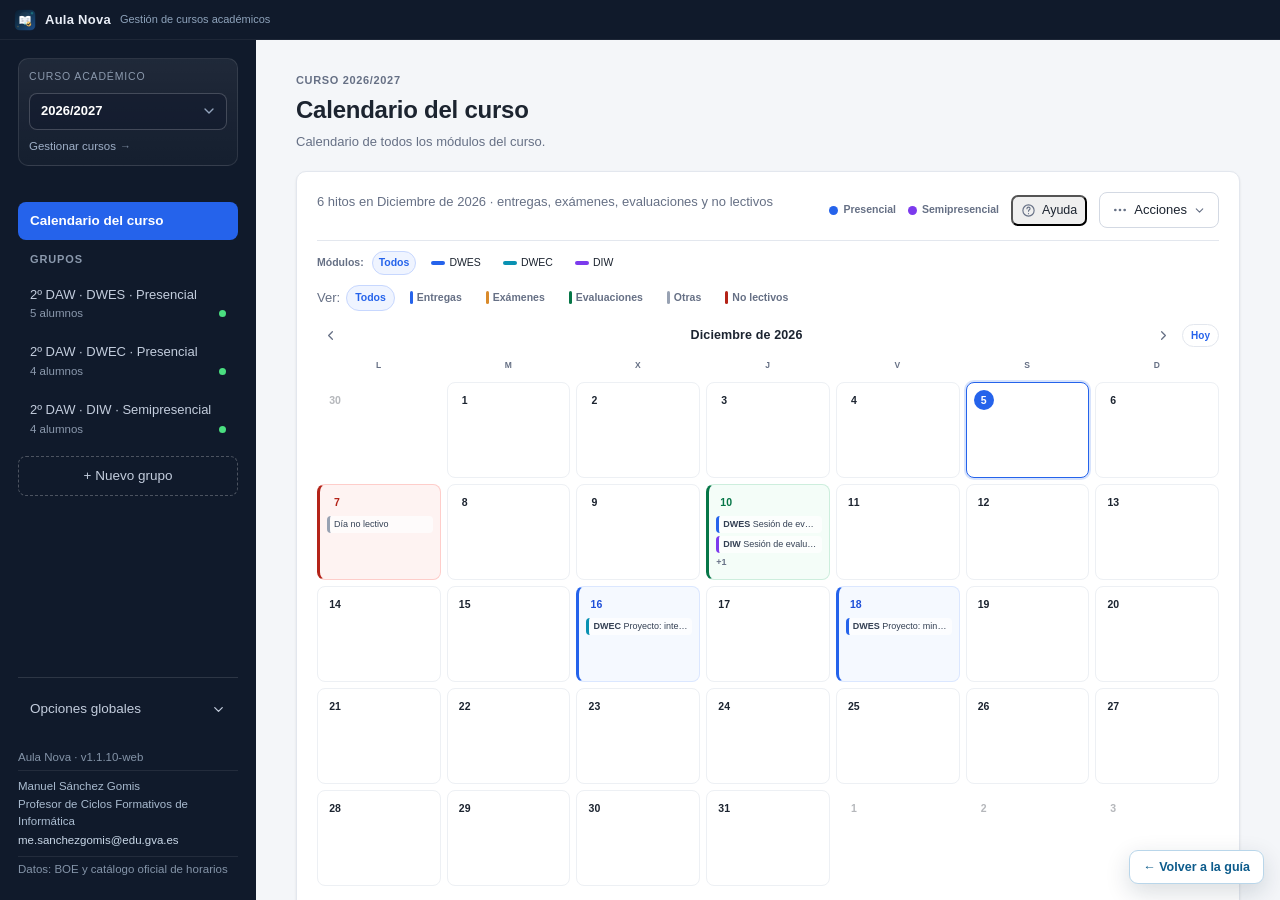
==== commit 3822a6d3: "actualizar web y demo a 1.1.10" ====
--- a/demo/index.html
+++ b/demo/index.html
@@ -8,8 +8,8 @@
       http-equiv="Content-Security-Policy"
       content="default-src 'self'; script-src 'self'; style-src 'self' 'unsafe-inline'; img-src 'self' data:; frame-src 'self' normativa:;"
     />
-    <script type="module" crossorigin src="./assets/index-Bmh4aXEf.js"></script>
-    <link rel="stylesheet" crossorigin href="./assets/index-CwPjIfRf.css">
+    <script type="module" crossorigin src="./assets/index-x7tIOqFp.js"></script>
+    <link rel="stylesheet" crossorigin href="./assets/index-DM9cj1Ym.css">
   </head>
 
   <body>
--- a/demo/assets/index-DM9cj1Ym.css
+++ b/demo/assets/index-DM9cj1Ym.css
@@ -0,0 +1 @@
+:root{--fondo: #f4f6f9;--panel: #ffffff;--borde: #e3e7ee;--borde-fuerte: #d3d9e3;--texto: #1c2430;--tenue: #667085;--acento: #2563eb;--acento-suave: #eff4ff;--error: #b42318;--ok: #067647;--ok-suave: #ecfdf3;--ambar: #b54708;--ambar-suave: #fffaeb;--radio: 10px;--radio-sm: 8px;--sombra: 0 1px 3px rgba(16, 24, 40, .06), 0 1px 2px rgba(16, 24, 40, .04)}*{box-sizing:border-box}html,body,#app{height:100%;margin:0}body{font-family:-apple-system,BlinkMacSystemFont,Segoe UI,Roboto,Helvetica Neue,Arial,sans-serif;font-size:14px;line-height:1.5;color:var(--texto);background:var(--fondo);-webkit-font-smoothing:antialiased}.app{display:grid;grid-template-columns:256px 1fr;grid-template-rows:40px minmax(0,1fr);height:100%}.lateral{grid-column:1;grid-row:2;display:flex;flex-direction:column;gap:20px;min-height:0;padding:18px 18px 22px;background:#101a2b;color:#e8edf6;overflow-y:auto}.marca{margin:0;font-size:17px;font-weight:700;letter-spacing:.02em}.marca__sub{margin:2px 0 0;font-size:11px;font-weight:500;color:#8ea3bb;letter-spacing:.04em;text-transform:uppercase}.menu{display:flex;flex-direction:column;gap:3px;flex:1}.menu__titulo{padding:0 12px 6px;font-size:11px;font-weight:600;letter-spacing:.08em;text-transform:uppercase;color:#8b99ad}.menu__vacio{margin:0;padding:4px 12px;font-size:12px;color:#8b99ad}.menu__curso{display:flex;flex-direction:column;gap:8px;margin-bottom:16px;padding:10px;border:1px solid rgba(255,255,255,.1);border-radius:10px;background:linear-gradient(180deg,#fff1,#ffffff06)}.menu__curso label{font-size:10.5px;text-transform:uppercase;letter-spacing:.08em;color:#8b99ad}.menu__curso-select{position:relative}.menu__curso select{-webkit-appearance:none;appearance:none;width:100%;padding:9px 34px 9px 11px;border:1px solid rgba(255,255,255,.2);border-radius:8px;background:#0f172a61;color:#fff;font:inherit;font-size:13px;font-weight:550;line-height:1.3;cursor:pointer;text-overflow:ellipsis;transition:border-color .15s ease,background .15s ease,box-shadow .15s ease}.menu__curso select:hover{border-color:#ffffff5c;background:#0f172a8c}.menu__curso select:focus-visible{outline:none;border-color:#60a5fa;box-shadow:0 0 0 3px #60a5fa38}.menu__curso select:disabled{opacity:.55;cursor:wait}.menu__curso select option{background:#fff;color:var(--texto);font-weight:400}.menu__curso-flecha{position:absolute;top:50%;right:10px;width:16px;height:16px;color:#93a4bd;pointer-events:none;transform:translateY(-50%)}.menu__curso-enlace{display:inline-flex;align-items:center;gap:4px;font-size:11.5px;color:#9fb0c8;text-decoration:none}.menu__curso-enlace:after{content:"→";font-size:11px;opacity:.7}.menu__curso-enlace:hover{color:#fff;text-decoration:underline}.menu__grupo{display:flex;flex-direction:column;gap:2px;padding:9px 12px;border-radius:var(--radio-sm);color:#c3cddd;text-decoration:none}.menu__grupo:hover{background:#ffffff12;color:#fff}.menu__grupo.router-link-active,.menu__grupo--activo{background:var(--acento);color:#fff}.menu__grupo-nombre{font-size:13px;line-height:1.35}.menu__grupo-meta{display:flex;align-items:center;justify-content:space-between;gap:8px;font-size:11.5px;color:#8b99ad}.menu__grupo.router-link-active .menu__grupo-meta,.menu__grupo--activo .menu__grupo-meta{color:#dbe7ff}.punto{width:7px;height:7px;border-radius:50%;display:inline-block;flex:0 0 auto}.punto--ok{background:#4ade80}.punto--falta{background:#fbbf24}.menu__enlace--accion{margin-top:6px;border:1px dashed rgba(255,255,255,.25);text-align:center}.menu--pie{flex:0 0 auto;gap:2px;padding-top:12px;border-top:1px solid rgba(255,255,255,.12)}.menu__enlace--boton{width:100%;border:0;background:none;font:inherit;text-align:left;cursor:pointer}.menu-global{position:relative}.menu-global__boton{display:flex;align-items:center;justify-content:space-between;gap:8px;list-style:none;cursor:pointer}.menu-global__boton::-webkit-details-marker{display:none}.menu-global__boton svg{width:15px;height:15px;transition:transform .15s ease}.menu-global[open] .menu-global__boton svg{transform:rotate(180deg)}.menu-global__panel{display:flex;flex-direction:column;gap:2px;margin-bottom:6px;padding:5px;border:1px solid rgba(255,255,255,.14);border-radius:9px;background:#1b2a41;box-shadow:0 12px 28px -18px #000000b3}.menu-global__panel .menu__enlace{font-size:12.5px}.menu__enlace--peligro{color:#fda29b}.menu__enlace--peligro:hover{color:#fff;background:#f044382e}.menu__enlace{padding:9px 12px;border-radius:var(--radio-sm);color:#c3cddd;text-decoration:none;font-size:13.5px}.menu__enlace:hover{background:#ffffff12;color:#fff}.menu__enlace.router-link-active{background:var(--acento);color:#fff;font-weight:600}.pie{display:flex;flex-direction:column;gap:4px;font-size:11.5px;color:#8494a8}.pie__autor{display:flex;flex-direction:column;gap:1px;padding:7px 0;border-top:1px solid rgba(255,255,255,.08);border-bottom:1px solid rgba(255,255,255,.08);color:#a9bbcf}.pie__autor a{color:#c9d8e8;text-decoration:none}.pie__autor a:hover{color:#fff;text-decoration:underline}.contenido{grid-column:2;grid-row:2;min-height:0;overflow-y:auto;padding:32px 40px 64px}.vista{max-width:1080px}.vista--ancha{max-width:none}.vista__cabecera{margin-bottom:20px}.vista__cabecera h2{margin:0 0 4px;font-size:24px;font-weight:650;letter-spacing:-.01em}.seccion__cabecera{display:flex;align-items:flex-start;justify-content:space-between;gap:16px;flex-wrap:wrap;margin-bottom:14px}.seccion__cabecera h3{margin:0 0 2px;font-size:17px;font-weight:650;letter-spacing:-.01em}.seccion__cabecera .tenue{font-size:12.5px}.tarjeta{background:var(--panel);border:1px solid var(--borde);border-radius:var(--radio);box-shadow:var(--sombra);padding:22px 24px;margin-bottom:20px}.tarjeta>h3,.tarjeta>.cabecera-criterios>h3{margin:0 0 4px;font-size:16px;font-weight:650}.tarjeta>h3+.tenue{margin-top:0}.tenue{color:var(--tenue);margin:0;font-size:13px}.etiqueta{font-size:12px;color:var(--tenue)}.monospace{font-family:ui-monospace,SFMono-Regular,Menlo,monospace;font-size:12.5px}.boton{display:inline-flex;align-items:center;justify-content:center;font:inherit;font-size:13.5px;font-weight:500;height:36px;padding:0 14px;border-radius:var(--radio-sm);border:1px solid var(--borde-fuerte);background:#fff;color:var(--texto);text-align:center;text-decoration:none;cursor:pointer;white-space:nowrap;transition:background .12s ease,border-color .12s ease}.boton:hover{border-color:#a9b4c4;background:#fafbfc}.boton--principal{background:var(--acento);border-color:var(--acento);color:#fff;font-weight:600}.boton--principal:hover{background:#1d4fd8;border-color:#1d4fd8}.boton--peligro{color:var(--error)}.boton--peligro:hover{border-color:#f0b4ae;background:#fef3f2}.boton--sutil{border-style:dashed;color:var(--tenue)}.boton--sutil:hover{color:var(--acento);border-color:var(--acento);background:var(--acento-suave)}.boton:disabled{opacity:.45;cursor:not-allowed}.barra{display:flex;align-items:center;gap:10px;flex-wrap:wrap;margin-bottom:18px}.barra__espacio{flex:1}.barra--separada{margin-top:14px}.formulario{display:grid;grid-template-columns:repeat(auto-fit,minmax(220px,1fr));gap:16px}.campo{display:flex;flex-direction:column;gap:6px;min-width:0}.campo>label{font-size:12.5px;font-weight:500;color:#475467}.campo--ancho{grid-column:1 / -1}.grupo__dias-semana{display:grid;grid-template-columns:repeat(7,minmax(0,1fr));gap:8px;max-width:560px}.grupo__dia-semana{display:flex;flex-direction:column;gap:4px;align-items:stretch;font-size:12px;font-weight:600;color:var(--tenue);text-align:center}.grupo__dia-semana input{width:100%;padding:7px 4px;text-align:center;font-variant-numeric:tabular-nums}.presentacion__datos{margin-bottom:14px}.presentacion__datos .formulario{margin-top:10px}.presentacion__editor{margin-bottom:14px}.presentacion__editor summary{display:flex;align-items:baseline;gap:8px;flex-wrap:wrap;font-weight:650;cursor:pointer}.presentacion__editor summary .tenue{font-weight:400}.presentacion__marcadores{display:flex;flex-wrap:wrap;align-items:center;gap:5px;margin-top:12px}.presentacion__marcadores code{padding:2px 6px;color:var(--texto);font-size:10.5px;background:#f2f4f7;border-radius:5px}.presentacion__ayuda{margin:8px 0;font-size:11.5px}.presentacion__ayuda code{padding:1px 4px;background:#f2f4f7;border-radius:4px}.presentacion__plantilla-acciones{margin:10px 0 0}.presentacion__plantilla{width:100%;min-height:340px;margin-top:8px;padding:12px;font-size:11.5px;line-height:1.5;background:#fbfcfe;border:1px solid var(--borde);border-radius:8px;resize:vertical}.presentacion__preview{overflow:hidden;background:#eef2f7;border:1px solid var(--borde);border-radius:12px;box-shadow:var(--sombra)}.presentacion__preview iframe{display:block;width:100%;height:82vh;min-height:620px;background:#f4f6f9;border:0}.horario__resumen{display:flex;align-items:center;gap:7px;flex-wrap:wrap}.horario-semanal-scroll{overflow-x:auto;padding:2px 0 6px}.horario-semanal{display:grid;grid-template-columns:92px repeat(var(--dias, 7),minmax(84px,1fr));gap:5px;min-width:640px;margin-top:8px}.horario-semanal--compacto{grid-template-columns:78px repeat(var(--dias, 7),minmax(42px,1fr));min-width:0}.horario-semanal__cabecera{padding:4px 6px;color:var(--tenue);font-size:11px;font-weight:600;text-align:center}.horario-semanal__dia{display:flex;flex-direction:column;align-items:center;justify-content:center;gap:1px;min-height:44px;padding:5px 4px;color:var(--tenue);font-size:11px;font-weight:650;text-align:center;background:#f8fafc;border:1px solid #eef1f5;border-radius:8px}.horario-semanal__dia small{color:var(--acento);font-size:8px;font-weight:700;letter-spacing:.08em;text-transform:uppercase}.horario-semanal__hora{display:flex;align-items:center;padding:0 4px;color:var(--tenue);font-size:10px;font-variant-numeric:tabular-nums;white-space:nowrap}.horario-semanal__hora.horario-semanal__cabecera{min-height:44px;justify-content:flex-start;padding-left:8px;color:var(--tenue);font-size:9px;font-weight:700;letter-spacing:.08em;text-transform:uppercase}.horario-semanal__celda{display:flex;align-items:center;justify-content:center;min-height:38px;padding:4px 6px;overflow:hidden;color:transparent;font-size:10px;font-weight:600;line-height:1.15;text-align:center;background:#fff;border:1px solid #eef1f5;border-radius:8px;cursor:pointer;transition:background .12s ease,border-color .12s ease,box-shadow .12s ease}.horario-semanal__celda--libre{background:#fbfcfe;border-color:#f0f3f7}.horario-semanal__celda--lectura{cursor:default}.horario-semanal__celda--lectura:hover{border-color:#cfd8e3}.horario-semanal__celda--sesion,.horario-semanal__celda--lectura.horario-semanal__celda--sesion:hover{color:#fff;background:linear-gradient(180deg,#3b82f6,#2563eb);border-color:#2563eb;box-shadow:0 1px 2px #2563eb38}.horario-semanal__celda--colectiva,.horario-semanal__celda--lectura.horario-semanal__celda--colectiva:hover{color:#05603a;background:#d1fadf;border-color:#6ce9a6}.horario-semanal__celda--individual,.horario-semanal__celda--lectura.horario-semanal__celda--individual:hover{color:#93370d;background:#fef0c7;border-color:#fec84b}.horario-semanal__celda--hoy{background:#f4f8ff;border-color:#dbe7ff}.horario-semanal__celda--hoy.horario-semanal__celda--sesion{background:linear-gradient(180deg,#3b82f6,#2563eb);border-color:#2563eb;box-shadow:0 0 0 2px #bfdbfe}.horario-semanal__celda--hoy.horario-semanal__celda--colectiva{background:#d1fadf;border-color:#6ce9a6}.horario-semanal__celda--hoy.horario-semanal__celda--individual{background:#fef0c7;border-color:#fec84b}.horario-semanal__cabecera--hoy{color:#fff;background:var(--acento);border-color:var(--acento)}.horario-semanal__cabecera--hoy small{color:#dbeafe}.horario-semanal__recreo{grid-column:1 / -1;padding:3px 10px;color:var(--tenue);font-size:9px;font-weight:600;letter-spacing:.06em;text-align:center;text-transform:uppercase;background:#f8fafc;border:1px dashed #dfe5ee;border-radius:999px}.horario-semanal__leyenda{display:flex;align-items:center;gap:7px;flex-wrap:wrap;margin-top:12px;padding-top:10px;color:var(--tenue);font-size:10px;border-top:1px solid #eef1f5}.horario-semanal__leyenda-item{display:inline-flex;align-items:center;gap:5px;padding:3px 8px;background:#fff;border:1px solid #eef1f5;border-radius:999px}.horario-semanal__muestra{display:inline-block;width:8px;height:8px;border:1px solid transparent;border-radius:2px}.horario-semanal__muestra--sesion{border-color:var(--acento);background:var(--acento)}.horario-semanal__muestra--colectiva{border-color:#6ce9a6;background:#d1fadf}.horario-semanal__muestra--individual{border-color:#fec84b;background:#fef0c7}.horario-semanal__leyenda .tenue{font-size:10px}.horario-semanal__pie{display:flex;align-items:center;justify-content:space-between;gap:10px;flex-wrap:wrap;margin-top:7px}.grupo__tutorias{display:grid;grid-template-columns:repeat(2,minmax(0,1fr));gap:10px}.grupo__tutoria{display:flex;flex-direction:column;gap:8px;padding:10px;border:1px solid var(--borde);border-radius:8px;background:#fbfcfe}.grupo__tutoria h4{margin:0;font-size:12px;color:var(--texto)}.grupo__tutoria-tipo{display:flex;flex-direction:column;gap:5px}.grupo__tutoria-etiqueta{font-size:11px;font-weight:600;color:var(--tenue)}.grupo__tutoria-fila{display:grid;grid-template-columns:minmax(0,1fr) 28px;gap:4px;align-items:center}.grupo__tutoria-fila input{width:100%;padding:5px 7px;font-size:12px}.grupo__tutoria-quitar{padding:2px 6px;line-height:1.2}.grupo__tutoria-agregar{align-self:flex-start;padding:3px 7px;font-size:11px}.grupo__tutorias-resumen{display:block;margin-top:4px;color:var(--tenue);font-size:11px;font-weight:400;line-height:1.35}@media(max-width:900px){.grupo__tutorias{grid-template-columns:repeat(2,minmax(0,1fr))}}@media(max-width:700px){.grupo__dias-semana{grid-template-columns:repeat(4,minmax(0,1fr))}}@media(max-width:560px){.grupo__tutorias{grid-template-columns:1fr}}.campo__etiqueta{font-size:12.5px;font-weight:500;color:#475467}.previsualizacion{margin:0;padding:12px 14px;border:1px dashed var(--borde-fuerte);border-radius:var(--radio-sm);background:#fbfcfd;font-size:15px;font-weight:600}input,select,textarea{font:inherit;font-size:14px;color:inherit;background:#fff;border:1px solid var(--borde-fuerte);border-radius:var(--radio-sm);padding:8px 11px;transition:border-color .12s ease,box-shadow .12s ease}input:hover,select:hover,textarea:hover{border-color:#b9c2cf}input:focus,select:focus,textarea:focus{outline:none;border-color:var(--acento);box-shadow:0 0 0 3px #2563eb26}input:focus-visible,select:focus-visible,textarea:focus-visible,button:focus-visible,summary:focus-visible,a:focus-visible{outline:2px solid var(--acento);outline-offset:2px}.campo textarea{width:100%;resize:vertical;line-height:1.5}.selector{display:inline-flex;align-items:center;gap:8px;font-size:13px}.pestanas{display:flex;gap:4px;border-bottom:1px solid var(--borde);margin-bottom:24px}.pestana{font:inherit;font-size:13.5px;font-weight:500;color:var(--tenue);background:none;border:0;border-bottom:2px solid transparent;padding:10px 14px;margin-bottom:-1px;cursor:pointer;border-radius:0}.pestana:hover{color:var(--texto)}.pestana[aria-selected=true]{color:var(--acento);border-bottom-color:var(--acento);font-weight:600}.columnas{display:grid;grid-template-columns:repeat(2,minmax(0,1fr));gap:20px;align-items:start}.tabla-scroll{overflow-x:auto}@media(max-width:1200px){.contenido{padding:28px 28px 56px}}@media(max-width:1080px){.app{grid-template-columns:216px 1fr}.contenido{padding:24px 20px 48px}.columnas{grid-template-columns:minmax(0,1fr)}.vista__cabecera h2{font-size:20px}}@media(max-width:940px){.app{grid-template-columns:188px 1fr}.lateral{padding:18px 12px}.contenido{padding:18px 14px 40px}.tarjeta{padding:18px 16px}.formulario,.datos{grid-template-columns:minmax(0,1fr)}.cabecera-criterios{align-items:flex-start}.modal__fondo{padding:12px}.fila-peso{grid-template-columns:minmax(0,1fr) 88px 32px}.fila-peso--avaluacion{grid-template-columns:76px minmax(0,1fr) 88px 32px}.ocultar-estrecho{display:none}}.columna{display:flex;flex-direction:column;gap:20px;min-width:0}.lista-pesos{display:flex;flex-direction:column;margin-top:14px}.fila-peso{display:grid;grid-template-columns:minmax(0,1fr) 104px 34px;gap:10px;align-items:center;padding:7px 0;border-bottom:1px solid #f0f2f6}.fila-peso:last-child{border-bottom:0}.fila-peso--avaluacion{grid-template-columns:92px minmax(0,1fr) 104px 34px}.fila-peso--cabecera{padding:0 0 6px;border-bottom:1px solid var(--borde)}.fila-peso--cabecera span{font-size:11.5px;font-weight:600;color:var(--tenue);letter-spacing:.02em}.fila-peso--cabecera .num{text-align:right}.entrada-peso{display:flex;align-items:center;gap:7px;justify-content:flex-end}.entrada-peso input{width:72px;text-align:right;font-variant-numeric:tabular-nums}.entrada-peso span{color:var(--tenue);font-size:13px}.icono-boton{width:32px;height:32px;display:inline-flex;align-items:center;justify-content:center;border:1px solid transparent;border-radius:var(--radio-sm);background:none;cursor:pointer;color:#98a2b3;font-size:15px;line-height:1;padding:0}.icono-boton:hover{background:#fef3f2;border-color:#f0b4ae;color:var(--error)}.formula{display:flex;flex-direction:column;gap:10px;background:#f8fafc;border:1px solid var(--borde);border-radius:var(--radio-sm);padding:16px 18px;margin-top:14px}.formula__linea{display:flex;flex-direction:column;gap:2px;margin:0}.formula__etiqueta{font-size:11.5px;font-weight:600;color:var(--tenue);letter-spacing:.02em}.formula__valor{font-size:14px;font-weight:600;color:var(--texto)}.cabecera-criterios{display:flex;align-items:flex-end;justify-content:space-between;gap:16px;flex-wrap:wrap;margin-bottom:20px}.cabecera-criterios__titulo{display:flex;flex-direction:column;gap:2px;min-width:0}.cabecera-criterios__titulo h3{margin:0;font-size:17px;font-weight:650;letter-spacing:-.01em}.cabecera-criterios__acciones{display:flex;align-items:center;gap:10px;flex-wrap:wrap;margin-left:auto}.tarjeta .cabecera-criterios{align-items:center;margin-bottom:12px}.tarjeta .cabecera-criterios h3{margin:0;font-size:17px;font-weight:650;letter-spacing:-.01em}.tarjeta .cabecera-criterios .tenue{flex:1;min-width:120px}.lista-requisitos{display:flex;flex-direction:column}.fila-requisito{display:grid;grid-template-columns:minmax(0,1fr) 92px 34px;gap:10px;align-items:center;padding:10px 0;border-bottom:1px solid #f0f2f6}.fila-requisito:last-child{border-bottom:0}.fila-requisito--cabecera{padding:0 0 6px;border-bottom:1px solid var(--borde)}.fila-requisito--cabecera span{font-size:11.5px;font-weight:600;color:var(--tenue);letter-spacing:.02em}.fila-requisito--cabecera .num{text-align:right}.fila-requisito__texto{display:flex;flex-direction:column;gap:4px;min-width:0}.requisito-cabecera{display:flex;align-items:center;gap:8px}.requisito-cabecera .requisito-nombre{flex:1;min-width:0}.requisito-pie{display:flex;align-items:center;gap:8px}.requisito-pie .requisito-descripcion{flex:1;min-width:0}.requisito-nombre{font-weight:500}.requisito-descripcion{font-size:12.5px;color:var(--tenue);padding:6px 10px}.fila-requisito input[type=number]{text-align:right;font-variant-numeric:tabular-nums}.chip{display:inline-flex;align-items:center;gap:4px;font-size:12px;font-weight:500;padding:3px 9px;border-radius:999px;background:#f2f4f7;color:#475467;border:1px solid transparent;white-space:nowrap}.chip--activo{background:var(--acento);color:#fff}.tabla td .chip+.chip,.tabla td strong+.chip{margin-left:6px}.chip--aviso{background:var(--ambar-suave);color:var(--ambar);border-color:#f2d9a4}.chip--ok{background:var(--ok-suave);color:var(--ok);border-color:#b7e4c7}.chips{display:flex;flex-wrap:wrap;gap:6px}.aviso{padding:11px 14px;border-radius:var(--radio-sm);margin-bottom:16px;font-size:13.5px}.aviso--error{background:#fef3f2;color:var(--error);border:1px solid #fecdca}.aviso--ok{background:var(--ok-suave);color:var(--ok);border:1px solid #b7e4c7}.aviso--aviso{display:flex;align-items:center;justify-content:space-between;gap:10px;flex-wrap:wrap;background:var(--ambar-suave);color:var(--ambar);border:1px solid #f2d9a4;margin:0}.vacio{padding:24px;text-align:center;color:var(--tenue);border:1px dashed var(--borde-fuerte);border-radius:var(--radio);background:#fbfcfd;max-width:640px;margin:0 auto;font-size:13.5px}.tabla{width:100%;border-collapse:collapse;font-size:13.5px}.tabla th,.tabla td{padding:14px 16px;text-align:left;border-bottom:1px solid #eef1f5;vertical-align:middle}.tabla th{font-size:11.5px;font-weight:600;text-transform:none;letter-spacing:.02em;color:var(--tenue);background:#fafbfc;border-bottom:1px solid var(--borde)}.tabla tbody tr:last-child td{border-bottom:0}.tabla tbody tr:hover td{background:#fafbfc}.fila-seleccionable{cursor:pointer}.fila-seleccionable td{transition:background .12s ease}.fila--activa td,.fila--activa:hover td{background:var(--acento-suave)}.tabla .num{text-align:right;font-variant-numeric:tabular-nums}.tabla .acciones{text-align:right;white-space:nowrap}.tabla .acciones .boton{height:30px;padding:0 10px;font-size:12.5px;margin-left:6px}.nota-vacia{color:#b0b8c4}.nota-aprobado{color:var(--ok);font-weight:600}.nota-suspendido{color:var(--error);font-weight:600}.nota-parcial{color:var(--ambar)}.grupo__nombre{font-weight:600}.grupo__enlace{display:inline-block;color:inherit;text-decoration:none}.grupo__enlace:hover{color:var(--acento);text-decoration:underline}.grupo__estado{display:block;margin-top:3px;font-size:11.5px;font-weight:500}.grupo__estado--ok{color:var(--ok)}.grupo__estado--falta{color:var(--ambar)}.con-tooltip{position:relative;display:inline-flex;cursor:help}.con-tooltip:focus-visible{outline:2px solid var(--acento);outline-offset:2px}.tarjeta--tabla{padding:6px 0}.tarjeta--tabla .tabla th:first-child,.tarjeta--tabla .tabla td:first-child{padding-left:28px}.tarjeta--tabla .tabla th:last-child,.tarjeta--tabla .tabla td:last-child{padding-right:24px}.tarjeta--tabla .tabla th.acciones,.tarjeta--tabla .tabla td.acciones{position:sticky;right:0;z-index:1;background:var(--panel);box-shadow:-10px 0 14px -12px #10182859}.tarjeta--tabla .tabla th.acciones,.tarjeta--tabla .tabla tbody tr:hover td.acciones{background:#fafbfc}.menu-acciones{position:relative;display:inline-flex}.menu-acciones__popover{position:fixed;z-index:120;min-width:210px;padding:5px;border:1px solid var(--borde);border-radius:10px;background:var(--panel);box-shadow:0 12px 30px #1018282e}.menu-acciones__item{display:flex;align-items:center;gap:9px;width:100%;padding:7px 9px;border:0;border-radius:6px;background:transparent;color:var(--texto);font:inherit;font-size:12.5px;text-align:left;cursor:pointer}.menu-acciones__icono{flex:0 0 auto;width:15px;height:15px;opacity:.75}.menu-acciones__item:hover:not(:disabled) .menu-acciones__icono{opacity:1}.menu-acciones__item:hover:not(:disabled){background:var(--acento-suave);color:var(--acento)}.menu-acciones__item--peligro{color:var(--error)}.menu-acciones__item--peligro:hover:not(:disabled){background:#fef3f2;color:var(--error)}.menu-acciones__item:disabled{opacity:.4;cursor:not-allowed}.calificaciones__contacto{display:flex;align-items:center;gap:6px;flex-wrap:wrap}.boton-copiar{display:inline-flex;align-items:center;gap:4px;padding:0;border:0;background:transparent;color:var(--acento);font:inherit;font-size:11.5px;font-weight:550;cursor:pointer}.boton-copiar:hover{text-decoration:underline}.boton-copiar svg{width:13px;height:13px}.alumno__email{display:inline-flex;align-items:center;gap:3px}.alumno__enlace{padding:0;border:0;background:none;color:var(--texto);font:inherit;font-weight:650;text-align:left;cursor:pointer}.alumno__enlace:hover{color:var(--acento);text-decoration:underline}.alumno__enlace:focus-visible{outline:2px solid var(--acento);outline-offset:2px;border-radius:3px}.alumno__meta{display:block;margin-top:3px;font-size:11.5px;color:var(--tenue)}.alumnado__resumen{display:grid;grid-template-columns:repeat(4,minmax(0,1fr));gap:12px;margin:0 0 16px}.alumnado__stat{position:relative;display:flex;flex-direction:column;gap:3px;padding:14px 16px;overflow:hidden}.alumnado__stat>.tenue{color:var(--tenue);font-size:12px;font-weight:600}.alumnado__stat:before{content:"";position:absolute;top:0;left:0;width:100%;height:3px;background:var(--acento)}.alumnado__stat--ok:before{background:var(--ok)}.alumnado__stat--muted:before{background:#98a2b3}.alumnado__stat--aviso:before{background:var(--ambar)}.alumnado__stat strong{font-size:22px;line-height:1.15;font-weight:650}.alumnado-tabla__alumno{display:flex;align-items:center;gap:10px}.alumnado__avatar{display:grid;flex:0 0 auto;place-items:center;width:34px;height:34px;border-radius:10px;background:var(--acento-suave);color:var(--acento);font-size:11.5px;font-weight:700}.alumnado__identidad{min-width:0}.alumnado__email{color:var(--texto);text-decoration:none}.alumnado__email:hover{color:var(--acento);text-decoration:underline}.alumnado-tabla th:nth-child(1){width:48%}.alumnado-tabla th:nth-child(2){width:32%}.alumnado-tabla th:nth-child(3){width:12%}.formacion__cabecera{display:flex;align-items:flex-start;justify-content:space-between;gap:20px;flex-wrap:wrap;margin-bottom:20px}.formacion__cabecera h2{margin:0 0 4px;font-size:24px;font-weight:650;letter-spacing:-.01em}.formacion__resumen{display:grid;grid-template-columns:repeat(auto-fit,minmax(180px,1fr));gap:14px;margin-bottom:18px}.formacion__resumen .tarjeta{position:relative;display:flex;flex-direction:column;gap:3px;padding:14px 16px;overflow:hidden}.formacion__resumen .tarjeta:before{content:"";position:absolute;top:0;left:0;width:100%;height:3px;background:var(--acento)}.formacion__resumen .tarjeta:nth-child(2):before{background:var(--ok)}.formacion__resumen .tarjeta:nth-child(3):before{background:#d98a2b}.formacion__resumen .tarjeta>.tenue{font-size:12px;font-weight:600}.formacion__resumen strong{font-size:22px;font-weight:650}.formacion__layout{display:grid;grid-template-columns:minmax(0,1fr) 360px;gap:18px;align-items:start}.formacion__formulario{position:sticky;top:18px}.formacion__acciones{display:flex;flex-direction:column;gap:8px;grid-column:1 / -1}.formacion__acciones .boton{width:100%;justify-content:center;text-align:center}@media(max-width:1100px){.formacion__layout{grid-template-columns:1fr}.formacion__formulario{position:static}}.form-inline{margin-bottom:18px;border-left:3px solid var(--acento)}.form-inline__acciones{display:flex;align-items:center;gap:8px;flex-wrap:wrap}.form-inline .formulario{margin-top:4px}.select-button{display:inline-flex;overflow:hidden;border:1px solid var(--borde-fuerte);border-radius:var(--radio-sm);background:var(--panel)}.select-button__item{border:0;border-right:1px solid var(--borde);padding:7px 11px;background:transparent;color:var(--texto);font:inherit;font-size:12.5px;cursor:pointer;transition:background .15s ease,color .15s ease}.select-button__item:last-child{border-right:0}.select-button__item:hover{background:#f2f4f7}.select-button__item--activo{background:var(--acento);color:#fff}.select-button__item--activo:hover{background:var(--acento)}.select-button--compacto .select-button__item{padding:5px 9px;font-size:12px}.entrega__buscador{flex:1 1 190px;max-width:280px}.entrega__buscador input{width:100%;padding:7px 10px;font-size:12.5px}.entrega__resumen{display:flex;flex-wrap:wrap;align-items:baseline;gap:0;margin:4px 0 16px;padding:11px 14px;border:1px solid var(--borde);border-radius:var(--radio-sm);background:#f8fafc}.entrega__resumen-item{display:flex;align-items:baseline;gap:6px;padding:0 16px;border-right:1px solid var(--borde)}.entrega__resumen-item:first-child{padding-left:0}.entrega__resumen-item:last-child{padding-right:0;border-right:0}.entrega__resumen-valor{font-size:16px;font-weight:700;font-variant-numeric:tabular-nums}.entrega__resumen-etiqueta{font-size:12px;color:var(--tenue)}.entrega__resumen-item--aviso .entrega__resumen-valor{color:var(--ambar)}.entrega__vacio-accion{margin-top:12px}.entregas-lista{display:flex;flex-direction:column;gap:16px;margin-top:14px}.entregas-grupo{overflow:hidden;border:1px solid var(--borde);border-radius:10px;background:#fff}.entregas-grupo__cabecera{display:flex;align-items:center;justify-content:space-between;gap:12px;flex-wrap:wrap;padding:12px 16px;border-bottom:1px solid var(--borde);background:#f8fafc}.entregas-grupo__titulo{display:flex;align-items:baseline;gap:10px;flex-wrap:wrap}.entregas-grupo__titulo h4{margin:0;font-size:13px;font-weight:650}.entregas-grupo__grid{display:grid;grid-template-columns:repeat(auto-fill,minmax(340px,1fr));gap:12px;padding:14px}.entrega-card{display:flex;flex-direction:column;gap:10px;min-width:0;padding:15px;border:1px solid var(--borde);border-radius:9px;background:#fff;transition:border-color .12s ease,box-shadow .12s ease}.entrega-card:hover{border-color:#cbd5e1;box-shadow:0 6px 18px -12px #10182847}.entrega-card__cabecera{display:flex;align-items:flex-start;justify-content:space-between;gap:10px}.entrega-card__titulo{display:flex;flex-direction:column;gap:6px;min-width:0}.entrega-card__titulo .entrega__enlace{font-size:14px;line-height:1.35}.entrega-card__chips,.entrega-card__extra{display:flex;align-items:center;gap:6px;flex-wrap:wrap}.entrega-card__descripcion{display:-webkit-box;margin:0;overflow:hidden;color:var(--tenue);font-size:12.5px;line-height:1.45;-webkit-box-orient:vertical;-webkit-line-clamp:3}.entrega-card__meta{display:flex;align-items:center;justify-content:space-between;gap:10px;flex-wrap:wrap}.entrega-card__fecha{display:inline-flex;align-items:center;gap:6px;color:var(--tenue);font-size:12px;font-variant-numeric:tabular-nums}.entrega-card__pie{display:flex;align-items:flex-end;justify-content:space-between;gap:14px;flex-wrap:wrap;padding-top:10px;border-top:1px dashed var(--borde)}.entrega-card__registros{display:flex;flex:1 1 150px;flex-direction:column;gap:4px;min-width:0}.entrega-card__registros-texto{display:flex;align-items:baseline;justify-content:space-between;gap:8px;font-size:12px}.entrega-card__registros .entrega__progreso{width:100%}@media(max-width:700px){.entregas-grupo__grid{grid-template-columns:1fr}}.entregas-tabla th:nth-child(1){width:46%}.entregas-tabla th:nth-child(2){width:16%}.entregas-tabla th:nth-child(3){width:16%}.entregas-tabla th:nth-child(4){width:12%}.ficha-preview{overflow:hidden;background:#fff}.ficha-preview iframe{display:block;width:100%;height:82vh;min-height:620px;background:#fff;border:0}.ficha-modal{position:fixed;z-index:80;inset:0;display:grid;place-items:center;padding:24px;background:#0f172a8c}.ficha-modal__panel{display:flex;flex-direction:column;width:min(1120px,100%);height:min(88vh,900px);overflow:hidden;background:#fff;border-radius:12px;box-shadow:0 24px 60px #0f172a47}.ficha-modal__cabecera{display:flex;align-items:center;justify-content:space-between;gap:16px;flex-wrap:wrap;padding:12px 16px;border-bottom:1px solid var(--borde)}.ficha-modal__cabecera strong{display:block}.ficha-modal__cabecera .tenue{display:block;font-size:11.5px}.ficha-modal__acciones{display:flex;align-items:center;gap:6px;flex-wrap:wrap}.ficha-modal__panel iframe{flex:1;width:100%;background:#f4f6f9;border:0}.entregas-tabla__grupo td{padding:11px 16px;background:#f8fafc;border-top:1px solid var(--borde);border-bottom:1px solid var(--borde)}.entregas-tabla tbody:first-of-type .entregas-tabla__grupo td{border-top:0}.entregas-tabla__grupo-contenido{display:flex;align-items:baseline;justify-content:space-between;gap:12px}.entregas-tabla__grupo-nombre{font-size:13px;font-weight:650}.entregas-tabla__entrega{max-width:520px}.entregas-tabla__fila{display:flex;align-items:flex-start;gap:10px}.entregas-tabla__marca{display:grid;flex:0 0 auto;place-items:center;width:32px;height:32px;margin-top:1px;border-radius:9px;background:var(--acento-suave);color:var(--acento);font-size:12px;font-weight:700}.entregas-tabla__marca--examen{background:#fef3f2;color:#b42318}.entregas-tabla__marca--proyecto{background:#ecfdf3;color:#067647}.entregas-tabla__marca--practica{background:#fffaeb;color:#b54708}.entregas-tabla__datos{min-width:0}.entregas-tabla__grupo td{border-left:3px solid var(--color-grupo, var(--acento))}.entrega__enlace{padding:0;border:0;background:none;color:var(--texto);font:inherit;font-weight:650;text-align:left;cursor:pointer}.entrega__enlace:hover{color:var(--acento);text-decoration:underline}.entrega__enlace:focus-visible{outline:2px solid var(--acento);outline-offset:2px;border-radius:3px}.entrega__descripcion{display:block;margin-top:3px;font-size:12.5px;color:var(--tenue)}.entrega__fecha{display:flex;flex-direction:column;align-items:flex-start;gap:5px;font-variant-numeric:tabular-nums}.entrega__registros{display:flex;flex-direction:column;align-items:flex-end;gap:5px}.entrega__registros-cifra{font-size:12.5px;font-variant-numeric:tabular-nums}.entrega__progreso{width:72px;height:4px;overflow:hidden;border-radius:999px;background:#e7ebf1}.entrega__progreso span{display:block;height:100%;border-radius:inherit;background:var(--acento)}.chip--peligro{background:#fef3f2;color:var(--error);border-color:#fecdca}.chip--proximo{background:var(--acento-suave);color:var(--acento);border-color:#c7d7fe}.tabla--compacta th,.tabla--compacta td{padding-top:6px;padding-bottom:6px}.entrega__pestanas{display:flex;align-items:center;gap:10px;flex-wrap:wrap;margin:4px 0 18px}.entrega__pestanas .pestanas{gap:8px;flex-wrap:wrap;margin:0;border-bottom:0}.entrega__pestanas .pestana{padding:7px 12px;margin:0;border:1px solid var(--borde);border-radius:999px;background:var(--panel);font-size:12.5px}.entrega__pestanas .pestana:hover{border-color:var(--borde-fuerte);background:#f7f9fc;color:var(--texto)}.entrega__pestanas .pestana[aria-selected=true]{border-color:var(--acento);background:var(--acento);color:#fff}.chip--enlace{font:inherit;font-size:inherit;cursor:pointer}.chip--enlace:hover{border-color:var(--acento);color:var(--acento)}.entrega__seccion+.entrega__seccion{margin-top:22px;padding-top:20px;border-top:1px solid var(--borde)}.entrega__seccion-cabecera{display:flex;align-items:flex-start;justify-content:space-between;gap:12px;margin-bottom:8px}.entrega__seccion-cabecera h4{margin:0 0 2px;font-size:15px;font-weight:650}.entrega__titulo{display:flex;align-items:center;gap:8px;flex-wrap:wrap}.entrega__meta{display:block;margin-top:4px;font-size:11.5px;color:var(--tenue)}.campo__ayuda{font-size:11.5px;color:var(--tenue)}.rubrica-archivo{display:flex;align-items:center;gap:10px;flex-wrap:wrap;margin-top:8px}.rubrica-archivo__actual{display:flex;align-items:center;gap:10px;flex-wrap:wrap;padding:8px 10px;border:1px solid var(--borde);border-radius:var(--radio-sm);background:#fbfcfd}.entrega-form__cabecera{display:flex;align-items:flex-start;justify-content:space-between;gap:20px;flex-wrap:wrap;margin-bottom:20px}.entrega-form__cabecera h2{margin:0 0 4px;font-size:24px;font-weight:650;letter-spacing:-.01em}.entrega-form__acciones-cabecera{display:flex;align-items:center;gap:8px;flex-wrap:wrap}.entrega-form__grid{display:grid;grid-template-columns:minmax(0,1fr) 330px;gap:18px;align-items:start}.entrega-form__principal,.entrega-form__lateral{display:flex;flex-direction:column;gap:18px;min-width:0}.entrega-form__lateral{position:sticky;top:18px}.entrega-form__seccion-cabecera{display:flex;align-items:flex-start;justify-content:space-between;gap:16px;margin-bottom:12px}.entrega-form__seccion-cabecera h3{margin:0 0 2px;font-size:17px;font-weight:650;letter-spacing:-.01em}.entrega-form__ce-contador{display:flex;align-items:center;gap:8px;flex-wrap:wrap}.entrega-form__seleccionados{display:flex;flex-wrap:wrap;gap:6px;margin-bottom:12px}.entrega-form__ce-chip{display:inline-flex;align-items:center;gap:3px;padding-right:4px}.entrega-form__quitar{border:0;background:transparent;color:inherit;font:inherit;font-size:14px;line-height:1;padding:0 3px;cursor:pointer}.entrega-form__quitar:hover{color:var(--error)}.entrega-form__buscador{margin-bottom:10px}.entrega-form__buscador input{width:100%}.entrega-form__ce-lista{max-height:420px;overflow-y:auto;padding:8px;border:1px solid var(--borde);border-radius:var(--radio-sm);background:#fbfcfd}.entrega-form__ra{padding:4px 0;border-bottom:1px solid var(--borde)}.entrega-form__ra:last-child{border-bottom:0}.entrega-form__ra summary{display:flex;align-items:center;gap:8px;padding:6px;cursor:pointer;list-style:none}.entrega-form__ra summary::-webkit-details-marker{display:none}.entrega-form__ra summary:before{content:"▸";color:var(--tenue);transition:transform .15s ease}.entrega-form__ra[open] summary:before{transform:rotate(90deg)}.entrega-form__ra-descripcion{flex:1;font-size:12.5px;line-height:1.4}.entrega-form__ra-cuerpo{padding:2px 8px 8px 22px}.entrega-form__ra-acciones{display:flex;gap:6px;margin-bottom:6px}.entrega-form__ce-fila{display:grid;grid-template-columns:22px 96px minmax(0,1fr);gap:8px;align-items:start;padding:5px 0;font-size:12.5px;line-height:1.4}.entrega-form__ce-fila input{margin-top:3px}.entrega-form__resultados{padding:4px}.entrega-form__resumen{display:flex;flex-direction:column;gap:8px;margin:12px 0 0}.entrega-form__resumen>div{display:flex;align-items:baseline;justify-content:space-between;gap:12px;padding-bottom:6px;border-bottom:1px dashed var(--borde)}.entrega-form__resumen>div:last-child{padding-bottom:0;border-bottom:0}.entrega-form__resumen dt{color:var(--tenue);font-size:12px}.entrega-form__resumen dd{margin:0;font-size:12.5px;font-weight:550;text-align:right}.entrega-form__acciones-lateral{display:flex;flex-direction:column;gap:8px}.entrega-form__acciones-lateral .boton{width:100%;justify-content:center;text-align:center}@media(max-width:1100px){.entrega-form__grid{grid-template-columns:1fr}.entrega-form__lateral{position:static}}.calificaciones__layout{display:grid;grid-template-columns:300px minmax(0,1fr);gap:18px;align-items:start;padding-bottom:76px}.calificaciones__alumnos{position:sticky;top:18px;max-height:calc(100vh - 160px);overflow-y:auto;padding:8px}.calificaciones__buscador{padding:4px 4px 10px}.calificaciones__buscador input{width:100%}.calificaciones__alumno{display:flex;flex-direction:column;align-items:flex-start;gap:3px;width:100%;padding:10px 10px 11px;border:0;border-bottom:1px solid var(--borde);border-radius:0;background:transparent;color:var(--texto);font:inherit;text-align:left;cursor:pointer}.calificaciones__alumno:last-child{border-bottom:0}.calificaciones__alumno:hover{background:#f7f9fc}.calificaciones__alumno--activo{border-radius:var(--radio-sm);background:var(--acento-suave);box-shadow:inset 3px 0 var(--acento)}.calificaciones__alumno-nombre{font-size:13px;font-weight:600}.calificaciones__alumno-meta{display:flex;justify-content:space-between;gap:8px;width:100%;font-size:11.5px;color:var(--tenue)}.calificaciones__estado{font-weight:550}.calificaciones__sin-resultados{padding:8px 10px}.calificaciones__detalle{display:flex;flex-direction:column;gap:14px;min-width:0}.calificaciones__detalle-cabecera{display:grid;grid-template-columns:minmax(0,1fr) auto;align-items:start;gap:8px 18px}.calificaciones__detalle-info{min-width:0}.calificaciones__detalle-cabecera h3{margin:0 0 2px;font-size:19px}.convocatorias__layout{display:grid;grid-template-columns:minmax(220px,280px) minmax(0,1fr);gap:18px;align-items:start}.convocatorias__layout--embebido{grid-template-columns:minmax(0,1fr)}.convocatorias__lista{position:sticky;top:18px;display:flex;flex-direction:column;gap:6px;padding:14px}.convocatorias__item{display:flex;flex-direction:column;align-items:flex-start;gap:2px;padding:9px 10px;color:var(--texto);font:inherit;text-align:left;background:transparent;border:1px solid transparent;border-radius:8px;cursor:pointer}.convocatorias__item:hover{background:#f7f9fc}.convocatorias__item--activa{background:var(--acento-suave);border-color:#c7d7fe}.convocatorias__item .tenue{font-size:11px;text-transform:capitalize}.convocatorias__principal{display:flex;flex-direction:column;gap:18px;min-width:0}.convocatorias__alumnos th,.convocatorias__alumnos td{vertical-align:middle}.convocatorias__celda{display:inline-flex;align-items:center;gap:5px}.convocatorias__nota{width:62px;padding:4px 5px;font-size:12px;text-align:right}@media(max-width:900px){.convocatorias__layout{grid-template-columns:1fr}.convocatorias__layout--embebido{grid-template-columns:minmax(0,1fr)}.convocatorias__lista{position:static}}.calificaciones__page-header{display:flex;align-items:flex-start;justify-content:space-between;gap:16px;flex-wrap:wrap}.calificaciones__alumno-cabecera{display:flex;align-items:baseline;gap:10px;margin-bottom:10px}.calificaciones__alumno-cabecera h3{margin:0;font-size:20px;font-weight:650}.calificaciones__tabs{margin-bottom:12px}.calificaciones__final-cabecera{display:flex;align-items:flex-start;justify-content:space-between;gap:16px;padding-bottom:12px;border-bottom:1px solid var(--borde)}.calificaciones__final-cabecera h3{margin:0 0 2px;font-size:20px}.calificaciones__final-nota{display:flex;flex-direction:column;align-items:flex-end;gap:1px}.calificaciones__final-nota strong{font-size:34px;line-height:1;font-weight:650}.calificaciones__final-nota span{font-size:12px;font-weight:550}.calificaciones__final-evaluaciones{display:grid;grid-template-columns:repeat(auto-fit,minmax(160px,1fr));gap:8px;margin:14px 0}.calificaciones__final-evaluacion{display:grid;grid-template-columns:minmax(0,1fr) auto;align-items:center;gap:2px 8px;padding:8px 10px;color:var(--texto);font:inherit;font-size:12.5px;background:#fbfcfe;border:1px solid var(--borde);border-radius:8px;cursor:pointer;transition:background .15s ease,border-color .15s ease}.calificaciones__final-evaluacion:hover{background:var(--acento-suave);border-color:#c7d7fe}.calificaciones__final-evaluacion strong{font-size:14px}.calificaciones__final-evaluacion small{grid-column:1 / -1;color:var(--tenue);font-size:10.5px;line-height:1.3}.calificaciones__final-pesos{margin:0 0 12px;padding:10px 12px;border:1px solid var(--borde);border-radius:8px;background:#fff}.calificaciones__final-pesos h4{margin:0 0 6px;font-size:12px}.calificaciones__final-peso{display:flex;justify-content:space-between;gap:12px;padding:3px 0;font-size:11.5px}.calificaciones__final-peso span{color:var(--tenue);text-align:right}.calificaciones__final-formula{padding:10px 12px;font-size:12.5px;background:#f8fafc;border:1px solid var(--borde);border-radius:8px}.calificaciones__final-formula strong{display:block;margin-bottom:2px}.calificaciones__final-formula p{margin:0;font-size:11.5px}.calificaciones__final .calificaciones__detalle-acciones{margin-top:10px}.calificaciones__ra-lista{margin-top:6px}.calificaciones__ra-fila{display:grid;grid-template-columns:minmax(0,1fr) 82px 64px 108px;gap:10px;align-items:center;padding:8px 0;border-top:1px dashed var(--borde)}.calificaciones__ra-info{display:flex;align-items:baseline;gap:8px;min-width:0;font-size:12.5px}.calificaciones__ra-info .tenue{overflow:hidden;text-overflow:ellipsis;white-space:nowrap}.calificaciones__ra-entregas{font-size:11.5px}.calificaciones__detalle-nota{display:flex;flex-direction:column;align-items:flex-end;gap:1px;min-width:110px}.calificaciones__detalle-nota strong{font-size:28px;line-height:1.05;font-weight:650}.calificaciones__detalle-nota>span:last-child{font-size:12px;font-weight:550}.calificaciones__detalle-acciones{display:flex;grid-column:1 / -1;align-items:center;justify-content:flex-end;gap:8px;flex-wrap:wrap;margin-top:2px}.calificaciones__accion{display:inline-flex;align-items:center;gap:6px;height:32px;padding:0 10px;font:inherit;font-size:12px;font-weight:600;line-height:1;text-decoration:none;border:1px solid transparent;border-radius:8px;cursor:pointer;transition:background .15s ease,border-color .15s ease,color .15s ease}.calificaciones__accion svg{width:14px;height:14px}.calificaciones__accion--notas{color:#1d4ed8;background:#eff6ff;border-color:#bfdbfe}.calificaciones__accion--notas:hover{background:#dbeafe;border-color:#93c5fd}.calificaciones__accion--pdf{color:#b42318;background:#fef3f2;border-color:#fecdca}.calificaciones__accion--pdf:hover{background:#fee4e2;border-color:#fda29b}.calificaciones__accion--informe{color:#067647;background:#ecfdf3;border-color:#b7e4c7}.calificaciones__accion--informe:hover{background:#d1fadf;border-color:#6ce9a6}.calificaciones__accion:disabled{cursor:not-allowed;opacity:.55}@media(max-width:700px){.calificaciones__detalle-cabecera{grid-template-columns:1fr}.calificaciones__detalle-nota{grid-row:auto;grid-column:1;align-items:flex-start;text-align:left}.calificaciones__detalle-acciones{justify-content:flex-start}}.calificaciones__avaluacion-cabecera{display:flex;align-items:flex-start;justify-content:space-between;gap:16px;margin-bottom:8px}.calificaciones__avaluacion-cabecera h3{margin:0 0 2px;font-size:17px}.calificaciones__nota-avaluacion{font-size:24px;line-height:1;font-weight:650}.calificaciones__categoria{padding-top:10px;border-top:1px solid var(--borde)}.calificaciones__categoria-cabecera{display:flex;align-items:center;gap:10px;flex-wrap:wrap;margin-bottom:2px}.calificaciones__entregas{display:flex;flex-direction:column}.calificaciones__entrega{display:grid;grid-template-columns:minmax(160px,1fr) 92px minmax(200px,1.2fr);gap:12px;align-items:start;padding:10px 0;border-top:1px dashed var(--borde)}.calificaciones__entrega:first-child{border-top:0}.calificaciones__entrega-info{display:flex;flex-direction:column;align-items:flex-start;gap:4px;font-size:12.5px}.calificaciones__entrega-chips{display:flex;align-items:center;gap:6px;flex-wrap:wrap}.calificaciones__nota,.calificaciones__anotacion{display:flex;flex-direction:column;gap:3px;font-size:11.5px}.calificaciones__nota input{width:90px;text-align:right}.calificaciones__anotacion textarea{width:100%;min-height:54px;resize:vertical}.calificaciones__acciones{position:sticky;bottom:0;z-index:2;display:flex;align-items:center;gap:10px;padding:12px 0;background:var(--fondo);border-top:1px solid var(--borde)}@media(max-width:1100px){.calificaciones__layout{grid-template-columns:1fr}.calificaciones__alumnos{position:static;max-height:320px}.calificaciones__entrega{grid-template-columns:1fr 92px}.calificaciones__anotacion{grid-column:1 / -1}.calificaciones__ra-fila{grid-template-columns:minmax(0,1fr) 80px 60px}.calificaciones__ra-entregas{display:none}}.entrega-notas__cabecera{display:flex;align-items:flex-start;justify-content:space-between;gap:20px;flex-wrap:wrap;margin-bottom:20px}.entrega-notas__cabecera h2{margin:0 0 4px;font-size:24px;font-weight:650;letter-spacing:-.01em}.entrega-notas__chips{display:flex;align-items:flex-start;gap:8px;flex-wrap:wrap}.entrega-notas__rubrica{margin:0;white-space:pre-wrap;line-height:1.55}.entrega-notas__tarjeta-compacta{padding:16px 18px}.entrega-notas__tarjeta-compacta .cabecera-criterios{margin-bottom:10px}.entrega-notas__tabla th:nth-child(1){width:34%}.entrega-notas__tabla th:nth-child(2){width:116px}.entrega-notas__tabla th,.entrega-notas__tabla td{padding:6px 10px;vertical-align:middle}.entrega-notas__tabla tbody tr:hover td{background:#fbfcfe}.entrega-notas__tabla textarea{width:100%;height:38px;min-height:38px;padding:7px 9px;font-size:12.5px;line-height:1.35;resize:vertical}.entrega-notas__celda-nota{white-space:nowrap}.entrega-notas__celda-nota .chip{margin-right:6px;margin-left:0}.entrega-notas__nota{width:76px;padding:5px 8px;font-size:13px;font-variant-numeric:tabular-nums;text-align:right}.entrega-notas__tabla td .chip{margin-left:6px}.evidencias__acciones-subida{flex-wrap:wrap;justify-content:flex-end}.evidencias__tipo{display:flex;flex-direction:column;gap:4px;font-size:11.5px}.evidencias__tipo select{min-width:190px;padding:8px 10px;border:1px solid var(--borde-fuerte);border-radius:var(--radio-sm);background:var(--panel);font:inherit;font-size:12.5px}.evidencias__seleccion{display:flex;flex-direction:column;gap:6px;margin:12px 0 0;padding:0;list-style:none}.evidencias__seleccion li{display:flex;align-items:center;gap:8px;padding:7px 9px;border:1px solid var(--borde);border-radius:var(--radio-sm);background:#fbfcfd}.evidencias__seleccion .monospace{flex:1}.evidencias__tabla .chip{margin-right:8px}.chip--material{background:#f2f4f7;color:#475467}.chip--solucion{background:var(--ok-suave);color:var(--ok);border-color:#b7e4c7}.chip--apuntes{background:var(--acento-suave);color:var(--acento);border-color:#c7d7fe}.chip--entrega{background:var(--ambar-suave);color:var(--ambar);border-color:#f2d9a4}.chip--otro{background:#f8f9fb;color:#667085;border-color:var(--borde)}.menu-acciones__disparador{display:inline-flex;align-items:center;gap:6px;height:36px;padding:0 12px;color:var(--texto);font:inherit;font-size:13px;font-weight:500;background:#fff;border:1px solid var(--borde-fuerte);border-radius:var(--radio-sm);cursor:pointer;transition:background .12s ease,border-color .12s ease}.menu-acciones__disparador:hover{background:#fafbfc;border-color:#a9b4c4}.menu-acciones__disparador>svg:first-child{width:16px;height:16px;color:var(--tenue)}.menu-acciones__chevron{width:13px;height:13px;color:var(--tenue)}.icono-accion{position:relative;width:34px;height:34px;display:inline-flex;align-items:center;justify-content:center;padding:0;border:1px solid transparent;border-radius:var(--radio-sm);background:none;color:#667085;cursor:pointer;transition:background .12s ease,border-color .12s ease,color .12s ease}.icono-accion+.icono-accion{margin-left:4px}.icono-accion svg{width:17px;height:17px}.icono-accion:hover{background:#f2f4f7;border-color:var(--borde-fuerte);color:var(--texto)}.icono-accion--activo{background:var(--acento-suave);border-color:#c7d7fe;color:var(--acento)}.icono-accion:disabled{opacity:.35;cursor:not-allowed;background:transparent;border-color:transparent}.icono-accion:disabled:hover:after{opacity:0}.icono-accion--peligro:hover{background:#fef3f2;border-color:#f0b4ae;color:var(--error)}.icono-accion:after,.con-tooltip:after{content:attr(data-tooltip);position:absolute;left:50%;bottom:calc(100% + 8px);transform:translate(-50%);padding:5px 8px;border-radius:6px;background:#101a2b;color:#fff;font-size:11.5px;font-weight:500;line-height:1.2;white-space:nowrap;opacity:0;pointer-events:none;transition:opacity .12s ease;z-index:5}.icono-accion:hover:after,.icono-accion:focus-visible:after,.con-tooltip:hover:after,.con-tooltip:focus-visible:after{opacity:1}.modal__subtitulo{margin:0 0 14px}.modal__fondo{position:fixed;inset:0;background:#10182873;display:flex;align-items:center;justify-content:center;padding:24px;z-index:50}.modal{background:#fff;border-radius:14px;width:min(880px,100%);max-height:88vh;display:flex;flex-direction:column;box-shadow:0 24px 60px #10182847}.modal--ancho{width:min(1040px,100%)}.modal__cabecera{display:flex;align-items:center;gap:12px;padding:18px 22px;border-bottom:1px solid var(--borde)}.modal__cabecera h3{margin:0;font-size:16px;font-weight:650;flex:1}.modal__cuerpo{padding:20px 22px;overflow-y:auto}.modal__pie{display:flex;justify-content:flex-end;gap:10px;padding:16px 22px;border-top:1px solid var(--borde)}.ciclos{display:flex;flex-wrap:wrap;gap:12px;margin-bottom:20px}.ciclo{display:flex;flex-direction:column;gap:3px;align-items:flex-start;padding:12px 16px;background:var(--panel);border:1px solid var(--borde);border-radius:var(--radio);box-shadow:var(--sombra);cursor:pointer;font:inherit;color:inherit;text-align:left}.ciclo:hover{border-color:var(--acento)}.ciclo--activo{background:var(--acento-suave);border-color:var(--acento)}.cabecera-ciclo h3{margin:0 0 10px;font-size:16px;font-weight:650}.datos{display:grid;grid-template-columns:repeat(auto-fit,minmax(220px,1fr));gap:4px 18px;list-style:none;margin:0;padding:0;font-size:13px}.datos .tenue{display:inline-block;min-width:96px}.modulo__cabecera{display:flex;align-items:center;gap:10px;flex-wrap:wrap;margin-bottom:12px;padding-bottom:12px;border-bottom:1px solid var(--borde)}.modulo__cabecera h4{margin:0;font-size:15px;font-weight:600;flex:1}.codigo{font-family:ui-monospace,SFMono-Regular,Menlo,monospace;font-size:12px;background:var(--acento-suave);color:var(--acento);padding:2px 8px;border-radius:6px;font-weight:600}.ra{padding:9px 0;border-bottom:1px solid #f0f2f6}.ra:last-child{border-bottom:0}.ra summary{cursor:pointer;line-height:1.5}.ce{margin:8px 0 4px 18px;padding:0;font-size:13px;color:#3b4757}.ce li{margin-bottom:4px;line-height:1.5}.codigo-ce{font-family:ui-monospace,SFMono-Regular,Menlo,monospace;color:var(--tenue)}.ra-bloque{margin-bottom:14px}.ra-bloque__cabecera{display:flex;align-items:center;gap:8px;flex-wrap:wrap;margin-bottom:6px}.ra-bloque__cabecera strong{font-size:13px}.boe__layout{display:grid;grid-template-columns:minmax(250px,330px) minmax(0,1fr);gap:18px;align-items:start}.boe__indice{position:sticky;top:18px;display:flex;flex-direction:column;gap:6px;padding:12px}.boe__indice-cabecera{display:flex;align-items:baseline;justify-content:space-between;gap:8px;padding:2px 4px 8px;border-bottom:1px solid var(--borde)}.boe__indice-cabecera h4{margin:0;font-size:13px}.boe__ra{display:grid;grid-template-columns:auto minmax(0,1fr);column-gap:8px;row-gap:4px;width:100%;padding:9px 10px;border:1px solid transparent;border-radius:var(--radio-sm);background:transparent;color:var(--texto);font:inherit;text-align:left;cursor:pointer}.boe__ra:hover{background:#f7f9fc;border-color:var(--borde)}.boe__ra--activo,.boe__ra--activo:hover{background:var(--acento-suave);border-color:#c7d7fe}.boe__ra-codigo{grid-row:span 2;align-self:start;padding-top:1px;color:var(--acento);font-family:ui-monospace,SFMono-Regular,Menlo,monospace;font-size:11.5px;font-weight:700}.boe__ra-descripcion{display:-webkit-box;overflow:hidden;font-size:12.5px;line-height:1.4;-webkit-box-orient:vertical;-webkit-line-clamp:2}.boe__ra-meta{display:flex;align-items:center;gap:6px;color:var(--tenue);font-size:11px}.boe__detalle{overflow:hidden;padding:0}.boe__detalle-cabecera{display:flex;align-items:flex-start;justify-content:space-between;gap:14px;padding:18px 20px;border-bottom:1px solid var(--borde)}.boe__detalle-cabecera h3{margin:7px 0 0;font-size:15px;line-height:1.4}.boe__tabla th:first-child,.boe__tabla td:first-child{width:74px}.boe__tabla th:last-child,.boe__tabla td:last-child{width:38%}@media(max-width:900px){.boe__layout{grid-template-columns:minmax(0,1fr)}.boe__indice{position:static}}.lista-propuestas{display:flex;flex-direction:column;gap:4px;max-height:46vh;overflow-y:auto;border:1px solid var(--borde);border-radius:var(--radio-sm);padding:10px}.propuesta{display:flex;gap:10px;align-items:flex-start;padding:8px 10px;border-radius:var(--radio-sm)}.propuesta:hover{background:#f8fafc}.propuesta__texto{flex:1;min-width:0}.propuesta__texto p{margin:4px 0 0;color:var(--tenue);font-size:12.5px;display:-webkit-box;-webkit-line-clamp:2;-webkit-box-orient:vertical;overflow:hidden}.editor-criterios__peso{width:86px;padding:5px 7px;text-align:right}.criterios__modo{display:flex;align-items:center;gap:12px;flex-wrap:wrap;margin-bottom:16px;padding:10px 12px;background:#f8fafc;border:1px solid var(--borde);border-radius:8px}.criterios__modo-opcion{display:inline-flex;align-items:center;gap:5px;font-size:12.5px;cursor:pointer}.criterios__modo .tenue{flex:1 1 240px;font-size:11.5px}.criterios__layout{display:grid;grid-template-columns:220px minmax(0,1fr);gap:16px;align-items:start}.criterios__indice{position:sticky;top:18px;padding:10px}.criterios__ra-lista{display:flex;flex-direction:column;gap:8px;margin-top:14px}.criterios__ra-fila{display:grid;grid-template-columns:minmax(0,1fr) 104px;gap:16px;align-items:start;padding:12px 14px;border:1px solid var(--borde);border-radius:var(--radio-sm);background:#fff}.criterios__ra-datos{display:flex;align-items:flex-start;gap:10px;min-width:0}.criterios__ra-datos .chip{flex:0 0 auto}.criterios__ra-descripcion{margin:0;color:var(--texto);font-size:13px;line-height:1.5}.criterios__ra-peso{display:flex;align-items:center;justify-content:flex-end;gap:5px;color:var(--tenue);font-size:12px}.criterios__ra-peso input{width:68px;text-align:right}.criterios__indice-titulo{display:block;padding:2px 8px 8px;color:var(--tenue);font-size:10px;font-weight:650;letter-spacing:.07em;text-transform:uppercase}.criterios__indice .pestanas{flex-direction:column;gap:4px;margin:0;border-bottom:0}.criterios__indice .pestana{margin:0;padding:9px 11px;border:1px solid transparent;border-radius:8px;border-bottom:1px solid transparent;text-align:left}.criterios__indice .pestana:hover{background:#f7f9fc;border-color:var(--borde)}.criterios__indice .pestana[aria-selected=true]{background:var(--acento-suave);border-color:#c7d7fe;color:var(--acento)}.criterios__detalle{padding:18px}@media(max-width:900px){.criterios__layout{grid-template-columns:minmax(0,1fr)}.criterios__indice{position:static}.criterios__indice .pestanas{flex-direction:row;flex-wrap:wrap}}.criterios__barra{display:flex;align-items:center;gap:10px;flex-wrap:wrap;margin-bottom:18px}.criterios__cabecera{display:flex;align-items:flex-start;justify-content:space-between;gap:16px;flex-wrap:wrap}.criterios__acciones{display:flex;justify-content:flex-end;gap:10px;margin-top:18px;padding-top:14px;border-top:1px solid var(--borde)}.criterios .pestanas{margin-bottom:18px}.criterios .tabla{margin-top:12px}.criterios .tabla td{padding-top:9px;padding-bottom:9px}.criterios .tabla input[type=text]{width:100%}.criterios .tabla input[type=number]{width:92px;text-align:right;font-variant-numeric:tabular-nums}.criterios__pie-fila{display:flex;align-items:center;gap:10px;margin-top:14px}.criterios__minimos{margin-top:12px}.criterios__trimestres{display:grid;gap:12px;margin-top:14px}.criterios__trimestre{padding:13px 14px;border:1px solid var(--borde);border-radius:10px;background:#fbfcfe}.criterios__trimestre-cabecera{display:flex;align-items:flex-start;justify-content:space-between;gap:14px;flex-wrap:wrap}.criterios__trimestre-cabecera>div{display:flex;flex-direction:column;gap:2px}.criterios__trimestre-cabecera strong{font-size:13.5px}.criterios__trimestre-cabecera .tenue{font-size:11.5px}.criterios__trimestre-switch{display:inline-flex;align-items:center;gap:7px;color:#475467;font-size:12px;font-weight:600;cursor:pointer}.criterios__trimestre-switch input{width:15px;height:15px;accent-color:var(--acento)}.criterios__pesos-trimestre{display:grid;grid-template-columns:repeat(auto-fit,minmax(180px,1fr));gap:8px 16px;margin-top:12px}.criterios__peso-trimestre{display:flex;align-items:center;justify-content:space-between;gap:12px;padding:6px 0;border-bottom:1px solid #eef1f5;font-size:12.5px}.criterios__peso-trimestre:last-child{border-bottom:0}.criterios__peso-trimestre .entrada-peso{flex:0 0 88px}.criterios__trimestre-pie{display:flex;align-items:center;justify-content:space-between;gap:12px;flex-wrap:wrap;margin-top:10px}.criterios__trimestre-pie .tenue{font-size:11.5px}.requisito-fila{display:grid;grid-template-columns:minmax(0,1fr) 110px;gap:20px;align-items:center;padding:14px 0;border-bottom:1px solid #eef1f5}.requisito-fila:last-child{border-bottom:0}.requisito-fila strong{font-size:13.5px}.requisito-fila .tenue{margin-top:3px}.requisito-fila input{width:96px;text-align:right;font-variant-numeric:tabular-nums}.criterios__bloque{margin-top:18px;padding-top:16px;border-top:1px solid var(--borde)}.criterios__bloque h4{margin:0 0 8px;font-size:14px}.criterios__lista{margin:0;padding-left:18px;font-size:13px;color:#3b4757}.criterios__lista li{margin-bottom:4px}.programacion .tabla{table-layout:fixed;min-width:900px}.programacion .tabla th:nth-child(1){width:175px}.programacion .tabla th:nth-child(3),.programacion .tabla th:nth-child(4){width:190px}.programacion .tabla th:nth-child(5){width:140px}.programacion .tabla td{vertical-align:top}.programacion .tabla input{width:100%}.programacion .tabla textarea{width:100%;min-height:58px;resize:vertical;padding:7px 9px;font-size:13px;line-height:1.4}.programacion__importar{padding:16px;margin-bottom:18px;border:1px solid var(--borde);border-radius:var(--radio-sm);background:#fbfcfd}.programacion__importar textarea{width:100%;margin-bottom:8px}.programacion__filtro{display:flex;align-items:center;gap:10px;margin-bottom:14px}.programacion__acciones{position:sticky;bottom:0;z-index:2;display:flex;justify-content:flex-end;margin-top:18px;padding:12px 0;background:var(--fondo);border-top:1px solid var(--borde)}.volver{display:inline-flex;align-items:center;gap:3px;width:auto;height:26px;margin:0 0 8px;padding:0 7px 0 3px;color:var(--tenue);font:inherit;font-size:12px;font-weight:600;background:transparent;border:0;border-radius:6px;cursor:pointer;transition:color .15s ease,background .15s ease}.volver svg{width:14px;height:14px}.volver:hover{color:var(--acento);background:var(--acento-suave)}.volver__texto{padding-top:1px}.vista{position:relative}.programacion__acciones .volver{margin-bottom:0}.programacion{padding-bottom:84px}.programacion__barra{display:flex;align-items:center;gap:10px;flex-wrap:wrap;margin-bottom:16px}.programacion__vista{display:inline-flex;padding:3px;border:1px solid var(--borde);border-radius:999px;background:#eef1f6}.programacion__vista-boton{border:0;border-radius:999px;padding:6px 12px;background:transparent;color:var(--tenue);font:inherit;font-size:12.5px;cursor:pointer}.programacion__vista-boton:hover{color:var(--texto)}.programacion__vista-boton--activo{background:var(--panel);color:var(--texto);box-shadow:0 1px 2px #1018281a}.programacion__rango{font-size:12.5px}.programacion__mes{display:flex;align-items:center;gap:6px}.programacion__mes strong{min-width:150px;font-size:13.5px;text-align:center}.programacion__estado{display:inline-flex;align-items:center;gap:6px;font-size:12px;color:var(--tenue)}.programacion__estado-punto{width:7px;height:7px;border-radius:50%;background:var(--ok)}.programacion__estado--pendiente{color:var(--ambar)}.programacion__estado--pendiente .programacion__estado-punto{background:var(--ambar)}.programacion__semana-dias{display:flex;flex-wrap:wrap;gap:6px}.programacion__semana-dias label{display:inline-flex;align-items:center;gap:5px;cursor:pointer;-webkit-user-select:none;user-select:none}.programacion__semana-dias input{margin:0}.programacion__semana-cantidad{color:var(--acento);font-size:11px;font-weight:600}.programacion__layout{display:grid;grid-template-columns:minmax(0,1fr) 360px;gap:18px;align-items:start}.programacion__layout--tabla,.programacion__layout--unidades{grid-template-columns:1fr}.unidades__layout{display:grid;grid-template-columns:minmax(250px,310px) minmax(0,1fr);gap:18px;align-items:start}.unidades__indice{position:sticky;top:18px;display:flex;flex-direction:column;gap:6px;padding:12px}.unidades__indice-cabecera{display:flex;align-items:baseline;justify-content:space-between;gap:8px;padding:2px 4px 8px;border-bottom:1px solid var(--borde)}.unidades__indice-cabecera h4{margin:0;font-size:13px}.unidades__item{display:flex;flex-direction:column;align-items:flex-start;gap:3px;width:100%;padding:9px 10px;border:1px solid transparent;border-radius:var(--radio-sm);background:transparent;color:var(--texto);font:inherit;text-align:left;cursor:pointer}.unidades__item:hover{background:#f7f9fc;border-color:var(--borde)}.unidades__item--activo,.unidades__item--activo:hover{background:var(--acento-suave);border-color:#c7d7fe}.unidades__item-codigo{color:var(--acento);font-family:ui-monospace,SFMono-Regular,Menlo,monospace;font-size:10.5px;font-weight:700}.unidades__item-nombre{font-size:12.5px;font-weight:600;line-height:1.35}.unidades__item-fechas,.unidades__item-meta{color:var(--tenue);font-size:10.5px}.unidades__detalle{padding:0;overflow:hidden}.unidades__detalle-cabecera{display:flex;align-items:flex-start;justify-content:space-between;gap:14px;padding:18px 20px;border-bottom:1px solid var(--borde)}.unidades__detalle-cabecera h3{margin:7px 0 2px;font-size:16px;line-height:1.35}.unidades__ficha{display:grid;grid-template-columns:repeat(3,minmax(0,1fr));gap:14px;padding:14px 20px;border-bottom:1px solid var(--borde);background:#fbfcfd}.unidades__ficha>div{display:flex;flex-direction:column;gap:4px;font-size:12.5px}.unidades__bloque{padding:16px 20px;border-bottom:1px solid var(--borde)}.unidades__bloque:last-child{border-bottom:0}.unidades__bloque h4{margin:0 0 7px;font-size:12.5px}.unidades__texto{margin:0;white-space:pre-wrap;line-height:1.55}.unidades__sesiones-tabla{max-height:320px;overflow-y:auto}@media(max-width:900px){.unidades__layout{grid-template-columns:minmax(0,1fr)}.unidades__indice{position:static}}.unidades__form{margin:14px 0}.unidades__tabla td{vertical-align:top}.unidades__codigo{display:inline-block;margin-bottom:3px;padding:2px 7px;border-radius:6px;background:var(--acento-suave);color:var(--acento);font-family:ui-monospace,SFMono-Regular,Menlo,monospace;font-size:11px}.unidades__nombre{font-weight:600}.unidades__observaciones{margin-top:3px;font-size:11.5px}.unidades__sesiones{display:flex;flex-direction:column;gap:4px;max-height:170px;overflow-y:auto;margin:0;padding:0 4px 0 0;list-style:none;font-size:11.5px}.unidades__sesiones li{line-height:1.35}.unidades__contenidos{max-width:280px;white-space:pre-wrap;font-size:12px}.unidades__ras{display:flex;flex-direction:column}.unidades__ra-tabs{display:flex;gap:2px;overflow-x:auto;border-bottom:1px solid var(--borde)}.unidades__ra-tab{display:inline-flex;align-items:center;gap:6px;padding:7px 10px;color:var(--tenue);font:inherit;font-size:12px;font-weight:650;white-space:nowrap;background:transparent;border:1px solid transparent;border-bottom:0;border-radius:8px 8px 0 0;cursor:pointer}.unidades__ra-tab:hover{color:var(--texto);background:#f7f9fc}.unidades__ra-tab--activa{margin-bottom:-1px;color:var(--acento);background:#fff;border-color:var(--borde)}.unidades__ra-tab small{padding:1px 5px;color:var(--tenue);font-size:9px;font-weight:600;background:#f2f4f7;border-radius:999px}.unidades__ra-tab--activa small{color:var(--acento);background:var(--acento-suave)}.unidades__ra-panel{overflow:hidden;background:#fbfcfe;border:1px solid var(--borde);border-top:0;border-radius:0 0 8px 8px}.unidades__ra-panel-cabecera{display:flex;align-items:flex-start;gap:8px;flex-wrap:wrap;padding:10px;background:#f7f9fc;border-bottom:1px solid #eef1f5}.unidades__ra-panel-cabecera .tenue{flex:1;min-width:180px;font-size:11.5px;line-height:1.35}.unidades__ces{display:grid;grid-template-columns:repeat(auto-fit,minmax(240px,1fr));gap:2px 10px;padding:8px 10px}.unidades__ce{display:flex;align-items:flex-start;gap:6px;padding:5px 6px;font-size:11.5px;line-height:1.35;border-radius:6px;cursor:pointer}.unidades__ce:hover{background:#fff}.unidades__ce--activo{background:var(--acento-suave)}.unidades__ce input{margin:2px 0 0}.unidades__ce-codigo{flex:0 0 auto;min-width:14px;color:var(--acento);font-family:ui-monospace,SFMono-Regular,Menlo,monospace;font-size:10px;font-weight:700}.unidades__ce-descripcion{color:var(--texto)}.unidades__plantilla-barra{display:flex;align-items:center;gap:8px;flex-wrap:wrap;margin-bottom:8px}.unidad__peso-total{display:block;margin-top:3px;font-size:10.5px;font-weight:600}.unidad__peso-total--ok{color:var(--ok)}.unidad__peso-total--aviso{color:var(--ambar)}.unidades__plantilla{padding:10px;background:#fbfcfe;border:1px solid var(--borde);border-radius:8px}.unidades__plantilla-cabecera{display:flex;align-items:center;gap:8px;flex-wrap:wrap;margin-bottom:8px}.unidades__plantilla-cabecera strong{flex:1;min-width:160px;font-size:12.5px}.unidades__plantilla .tabla{background:#fff}.unidades__plantilla .tabla input[type=text]{width:100%}.unidades__peso{width:82px;text-align:right}.unidades__minimos{margin-top:12px;padding-top:10px;border-top:1px solid var(--borde)}.unidades__minimos>strong{display:block;margin-bottom:6px;font-size:12px}.unidades__minimos-ayuda{margin:0 0 8px;font-size:11.5px}.unidades__minimos-grid{display:grid;grid-template-columns:repeat(auto-fit,minmax(160px,1fr));gap:8px}.unidades__minimos-grid label{display:flex;flex-direction:column;gap:3px;font-size:11px;color:var(--tenue)}.unidades__minimos-grid label small{font-size:10px;line-height:1.3}.unidades__minimos-grid input{padding:6px 8px;font-size:12px}.unidades__plantilla-barra .tenue{font-size:11.5px}.unidades__criterios-resumen{display:flex;flex-direction:column;gap:4px}.unidades__criterios-grupo{display:flex;align-items:flex-start;gap:6px;flex-wrap:wrap}.unidades__criterios-grupo .tenue{font-size:11.5px;line-height:1.35}.unidades__ra{cursor:pointer;-webkit-user-select:none;user-select:none}.unidades__ra input{margin:0}.calendario-escolar{margin-bottom:18px}.calendario-escolar__barra{display:flex;align-items:center;gap:8px;flex-wrap:wrap;margin:8px 0 12px}.calendario-escolar__leyenda{display:flex;align-items:center;gap:10px;flex-wrap:wrap;color:var(--tenue);font-size:11px}.calendario-escolar__leyenda span{display:inline-flex;align-items:center;gap:5px}.calendario-escolar__punto{display:inline-block;width:9px;height:9px;border-radius:3px}.calendario-escolar__punto--lectivo{background:#b7e4c7}.calendario-escolar__punto--no-lectivo{background:#f2d9a4}.calendario-escolar__punto--festivo{background:#fecdca}.calendario-escolar__punto--vacaciones{background:#d9d6fe}.calendario-escolar__ayuda{margin:0 0 12px}.calendario-escolar__grid{display:grid;grid-template-columns:repeat(7,minmax(0,1fr));gap:5px}.calendario-escolar__semana{padding:4px 0;color:var(--tenue);font-size:10px;font-weight:650;letter-spacing:.05em;text-align:center;text-transform:uppercase}.calendario-escolar__celda{position:relative;display:flex;flex-direction:column;gap:3px;min-height:78px;padding:8px 7px 6px;border:1px solid var(--borde);border-radius:8px;background:#fff;overflow:hidden}.calendario-escolar__unidad-barra{position:absolute;top:0;left:0;right:0;height:4px}.calendario-escolar__unidad-chip{align-self:flex-start;max-width:100%;overflow:hidden;padding:1px 5px;border-radius:4px;color:#fff;font-size:8.5px;font-weight:650;text-overflow:ellipsis;white-space:nowrap}.calendario-escolar__leyenda--unidades{margin-top:12px}.calendario-escolar__celda--fuera{opacity:.32}.calendario-escolar__celda--hoy{border-color:var(--acento);box-shadow:0 0 0 2px var(--acento-suave)}.calendario-escolar__celda--lectivo{border-color:#b7e4c7;background:#f3fbf6}.calendario-escolar__celda--no-lectivo{border-color:#f2d9a4;background:#fffaf0}.calendario-escolar__celda--festivo{border-color:#fecdca;background:#fef3f2}.calendario-escolar__celda--vacaciones{border-color:#d9d6fe;background:#f4f3ff}.calendario-escolar__numero{font-size:12px;font-weight:650}.calendario-escolar__marca{align-self:flex-start;padding:1px 5px;border-radius:999px;background:#ffffffbf;color:var(--tenue);font-size:9px;font-weight:600}.calendario-escolar__descripcion{overflow:hidden;color:var(--tenue);font-size:9.5px;line-height:1.2}.calendario-escolar__lista{margin-top:18px;padding-top:14px;border-top:1px solid var(--borde)}.calendario-escolar__lista h4{margin:0 0 8px;font-size:12.5px}.calendario-escolar__lista ul{display:flex;flex-direction:column;gap:6px;margin:0;padding:0;list-style:none}.calendario-escolar__lista li{display:flex;align-items:center;gap:9px;flex-wrap:wrap;font-size:12.5px}@media(max-width:900px){.calendario-escolar__celda{min-height:58px}.calendario-escolar__descripcion{display:none}.calendario-escolar__marca{font-size:8px}}.calendario-escolar__tabla td{vertical-align:middle}.programacion__principal{min-width:0}.programacion__tabla-tarjeta{padding:14px}.programacion__tabla-cabecera{margin-bottom:8px}.programacion__tabla td{vertical-align:top}.programacion__tabla thead th{position:sticky;top:0;z-index:1;background:#fafbfc}.programacion__tabla input[type=date]{width:135px}.programacion__tabla .acciones{width:50px}.programacion__calendario{padding:14px}.programacion__calendario-scroll{overflow-x:auto}.programacion__calendario-grid{display:grid;grid-template-columns:repeat(7,minmax(90px,1fr));gap:6px;min-width:700px}.programacion__calendario-dia-semana{padding:4px 0;font-size:10.5px;font-weight:600;letter-spacing:.06em;text-align:center;text-transform:uppercase;color:var(--tenue)}.programacion__celda{position:relative;display:flex;flex-direction:column;align-items:flex-start;gap:4px;min-height:96px;padding:8px;border:1px solid var(--borde);border-radius:var(--radio-sm);background:var(--panel);color:var(--texto);font:inherit;text-align:left;cursor:pointer;transition:border-color .15s ease,background .15s ease,box-shadow .15s ease}.programacion__celda:hover{border-color:var(--acento);background:var(--acento-suave)}.programacion__celda--fuera{background:#fbfcfd;opacity:.65}.programacion__celda--hoy{border-color:var(--acento);box-shadow:inset 0 0 0 1px var(--acento)}.programacion__celda--editando{border-color:var(--acento);background:var(--acento-suave);box-shadow:0 0 0 3px #2563eb1f}.programacion__celda-numero{font-size:12.5px;font-weight:650}.programacion__celda-sesion{display:-webkit-box;overflow:hidden;font-size:11.5px;line-height:1.3;color:var(--texto);-webkit-box-orient:vertical;-webkit-line-clamp:3}.programacion__celda-desviacion{font-size:10.5px;font-weight:600;color:var(--ambar)}.programacion__celda-mas{align-self:flex-end;margin-top:auto;font-size:16px;color:var(--tenue);opacity:0;transition:opacity .15s ease}.programacion__celda:hover .programacion__celda-mas{opacity:1}.programacion__lateral{position:sticky;top:18px;display:flex;flex-direction:column;gap:18px}.programacion__lista{display:flex;flex-direction:column;gap:8px}.programacion__dia{display:grid;grid-template-columns:64px minmax(0,1fr) auto;gap:14px;align-items:start;padding:12px 14px;border:1px solid var(--borde);border-radius:var(--radio);background:var(--panel)}.programacion__dia--editando{border-color:var(--acento);box-shadow:0 0 0 3px var(--acento-suave)}.programacion__dia--sin-contenido{background:#fffdf8}.programacion__fecha{display:flex;flex-direction:column;align-items:center;justify-content:center;gap:1px;min-height:58px;border-radius:var(--radio-sm);background:#f2f5fa;color:var(--texto)}.programacion__fecha strong{font-size:22px;line-height:1;font-weight:650}.programacion__fecha span{font-size:11px;text-transform:uppercase;letter-spacing:.04em;color:var(--tenue)}.programacion__fecha small{font-size:10px;color:var(--tenue)}.programacion__detalle h4{margin:0 0 4px;font-size:14px;font-weight:600;line-height:1.35}.programacion__desviacion{margin:4px 0;font-size:12.5px;color:var(--ambar)}.programacion__observaciones{margin:4px 0;font-size:12.5px;white-space:pre-wrap}.programacion__acciones-dia{display:flex;gap:2px}.programacion__formulario{display:flex;flex-direction:column;gap:12px}.programacion__formulario .formulario{gap:10px}.programacion__formulario-acciones{display:flex;flex-direction:column;gap:8px}.programacion__formulario-acciones .boton{width:100%;justify-content:center;text-align:center}.programacion__resumen{display:flex;flex-direction:column;gap:8px;margin:12px 0 0;padding:0;list-style:none}.programacion__resumen li{display:flex;justify-content:space-between;gap:12px;padding-bottom:6px;border-bottom:1px dashed var(--borde);font-size:12.5px}.programacion__resumen li:last-child{padding-bottom:0;border-bottom:0}.programacion__resumen span{color:var(--tenue)}.programacion__acciones--sticky{justify-content:flex-start;align-items:center;gap:10px}@media(max-width:1100px){.programacion__semana-dias{display:flex;flex-wrap:wrap;gap:6px}.programacion__semana-dias label{display:inline-flex;align-items:center;gap:5px;cursor:pointer;-webkit-user-select:none;user-select:none}.programacion__semana-dias input{margin:0}.programacion__layout{grid-template-columns:1fr}.programacion__lateral{position:static}}.dashboard__eyebrow{margin:0 0 3px;color:var(--tenue);font-size:11px;font-weight:600;letter-spacing:.06em;text-transform:uppercase}.dashboard__toolbar{display:flex;align-items:center;justify-content:space-between;gap:12px;flex-wrap:wrap;margin-bottom:18px;padding:8px 10px;border:1px solid var(--borde);border-radius:12px;background:var(--panel);box-shadow:var(--sombra)}.dashboard__toolbar-grupo{display:flex;align-items:center;gap:3px;flex-wrap:wrap}.dashboard__toolbar-titulo{margin:0 5px 0 3px;color:var(--tenue);font-size:9.5px;font-weight:650;letter-spacing:.07em;text-transform:uppercase}.dashboard__tool{display:inline-flex;align-items:center;gap:6px;padding:6px 8px;border-radius:7px;color:var(--texto);font-size:12.5px;font-weight:500;text-decoration:none;transition:background .15s ease,color .15s ease}.dashboard__tool:hover{background:var(--acento-suave);color:var(--acento)}.dashboard__tool-icono{display:grid;place-items:center;width:15px;height:15px;color:var(--tenue)}.dashboard__tool-icono svg{width:15px;height:15px}.dashboard__tool:hover .dashboard__tool-icono{color:var(--acento)}.navegacion-grupo{justify-content:flex-start}.navegacion-grupo .dashboard__toolbar-grupo{flex:0 1 auto}.navegacion-grupo__dashboard{font-weight:600}.navegacion-grupo__division{flex:0 0 auto;width:1px;height:20px;margin:0 5px;background:var(--borde)}@media(max-width:720px){.navegacion-grupo__division{display:none}}.dashboard__tool--activo{background:var(--acento-suave);color:var(--acento)}.dashboard__tool--activo .dashboard__tool-icono{color:var(--acento)}.dashboard__quick{display:flex;flex-wrap:wrap;gap:7px;margin-bottom:18px}.dashboard__quick a{display:inline-flex;align-items:center;padding:6px 11px;border:1px solid var(--borde);border-radius:999px;background:var(--panel);color:var(--texto);font-size:12px;font-weight:500;text-decoration:none;transition:border-color .15s ease,background .15s ease,color .15s ease}.dashboard__quick a:hover{border-color:var(--acento);background:var(--acento-suave);color:var(--acento)}.dashboard__horario{margin-bottom:18px}.faltas__contexto{display:flex;align-items:center;justify-content:space-between;gap:16px;flex-wrap:wrap;margin-bottom:16px;padding:12px 16px;border:1px solid var(--borde);border-radius:var(--radio-sm);background:linear-gradient(180deg,#fbfcfe,#f7f9fc)}.faltas__contexto-info{display:flex;align-items:baseline;gap:10px;flex-wrap:wrap;min-width:0}.faltas__contexto-etiqueta{color:var(--tenue);font-size:10.5px;font-weight:700;letter-spacing:.07em;text-transform:uppercase}.faltas__contexto-info strong{font-size:15px;font-weight:650}.faltas__contexto-cambio{display:inline-flex;align-items:center;gap:8px}.faltas__contexto-cambio select{max-width:340px;padding:6px 9px;font-size:12.5px}.faltas__configuracion-cabecera{display:flex;align-items:flex-start;justify-content:space-between;gap:16px;flex-wrap:wrap;margin-bottom:16px}.faltas__configuracion-cabecera h3{margin:0 0 3px;font-size:17px;font-weight:650}.faltas__configuracion-cabecera .tenue{max-width:620px}.faltas__ajustes{display:flex;align-items:flex-start;gap:28px;flex-wrap:wrap;margin-bottom:18px;padding:14px 16px;border:1px solid var(--borde);border-radius:10px;background:#f8fafc}.faltas__ajuste{display:flex;flex-direction:column;gap:5px;min-width:0}.faltas__ajuste--switch{padding-left:28px;border-left:1px solid var(--borde)}.faltas__ajuste-titulo{color:var(--tenue);font-size:10.5px;font-weight:700;letter-spacing:.06em;text-transform:uppercase}.faltas__ajuste .tenue{font-size:11.5px}.faltas__limite{display:inline-flex;align-items:center;width:92px;height:38px;padding:0 9px;background:#fff;border:1px solid var(--borde-fuerte);border-radius:var(--radio-sm);transition:border-color .12s ease,box-shadow .12s ease}.faltas__limite:focus-within{border-color:var(--acento);box-shadow:0 0 0 3px #2563eb26}.faltas__limite input{width:100%;padding:0;border:0;background:transparent;font-size:15px;font-weight:650;text-align:center;box-shadow:none}.faltas__limite input:focus{box-shadow:none}.faltas__limite span{color:var(--tenue);font-size:12px;font-weight:600}.interruptor{display:inline-flex;align-items:center;gap:9px;cursor:pointer;-webkit-user-select:none;user-select:none}.interruptor__input{position:absolute;width:1px;height:1px;opacity:0}.interruptor__pista{position:relative;flex:0 0 auto;width:36px;height:20px;border-radius:999px;background:#d0d5dd;transition:background .15s ease}.interruptor__pista:after{content:"";position:absolute;top:2px;left:2px;width:16px;height:16px;border-radius:50%;background:#fff;box-shadow:0 1px 3px #0f172a47;transition:transform .15s ease}.interruptor__input:checked+.interruptor__pista{background:var(--acento)}.interruptor__input:checked+.interruptor__pista:after{transform:translate(16px)}.interruptor__input:focus-visible+.interruptor__pista{outline:2px solid var(--acento);outline-offset:2px}.interruptor__texto{color:#475467;font-size:12.5px;font-weight:600}.faltas__modulos-lista{display:grid;grid-template-columns:repeat(auto-fill,minmax(280px,1fr));gap:10px}.faltas__modulo{display:flex;flex-direction:column;gap:10px;padding:12px 14px;background:#fff;border:1px solid var(--borde);border-radius:10px;transition:border-color .12s ease,box-shadow .12s ease}.faltas__modulo:hover{border-color:#cbd5e1;box-shadow:0 1px 3px #0f172a0f}.faltas__modulo-info{display:flex;flex-direction:column;gap:1px;min-width:0}.faltas__modulo-info strong{font-size:12.5px;line-height:1.3}.faltas__modulo-info .monospace{color:var(--tenue);font-size:10.5px}.faltas__modulo-campos{display:grid;grid-template-columns:minmax(0,1fr) 78px;gap:10px;align-items:end}.faltas__campo{display:flex;flex-direction:column;gap:4px;min-width:0}.faltas__campo-etiqueta{color:var(--tenue);font-size:10.5px;font-weight:600}.faltas__nombre{width:100%;min-width:0;padding:6px 8px;font-size:12px}.faltas__horas{width:100%;padding:6px 8px;text-align:center;font-size:12px}.faltas__panel-cabecera{align-items:flex-start}.faltas__panel-acciones{display:flex;align-items:center;justify-content:flex-end;gap:8px;flex-wrap:wrap}.faltas__contador{display:inline-grid;place-items:center;min-width:18px;height:18px;margin-left:4px;padding:0 5px;border-radius:9px;background:#eef2f6;color:#475467;font-size:10.5px;font-weight:700}.faltas__tabla-scroll{overflow-x:auto;border:1px solid var(--borde);border-radius:10px;background:#fff}.faltas__tabla{width:100%;min-width:620px;border-collapse:separate;border-spacing:0;font-size:12.5px}.faltas__tabla th,.faltas__tabla td{padding:9px 12px;border-bottom:1px solid #eef1f5}.faltas__tabla thead th{background:#f8fafc;border-bottom:1px solid var(--borde);color:var(--tenue);font-size:10.5px;font-weight:700;letter-spacing:.04em;text-transform:uppercase}.faltas__tabla thead th:first-child{text-align:left}.faltas__tabla tbody tr:last-child td{border-bottom:0}.faltas__tabla tbody tr:nth-child(2n) td{background:#fbfcfe}.faltas__tabla tbody tr:hover td{background:#f5f8fc}.faltas__tabla th:first-child,.faltas__tabla td:first-child{position:sticky;left:0;z-index:1;min-width:190px;background:#fff;box-shadow:1px 0 0 var(--borde)}.faltas__tabla thead th:first-child{z-index:2;background:#f8fafc}.faltas__tabla tbody tr:nth-child(2n) td:first-child{background:#fbfcfe}.faltas__tabla tbody tr:hover td:first-child{background:#f5f8fc}.faltas__tabla td:first-child strong{font-size:12.5px;font-weight:600}.faltas__tabla .num{text-align:center}.faltas__modulo-col{min-width:86px;max-width:130px;vertical-align:top;text-align:center}.faltas__modulo-codigo{display:block;color:#344054;font-size:11.5px;font-weight:700;letter-spacing:.02em}.faltas__modulo-nombre{display:-webkit-box;margin-top:2px;overflow:hidden;color:var(--tenue);font-size:9.5px;font-weight:500;line-height:1.25;letter-spacing:0;text-transform:none;-webkit-box-orient:vertical;-webkit-line-clamp:2}.faltas__celda{display:inline-flex;align-items:center;justify-content:center;gap:4px;font-variant-numeric:tabular-nums}.faltas__faltas{display:inline-grid;place-items:center;min-width:25px;height:22px;padding:0 6px;border-radius:6px;background:#f2f4f7;color:#344054;font-size:11.5px;font-weight:700;line-height:1}.faltas__porcentaje{display:inline-grid;place-items:center;min-width:43px;height:22px;padding:0 7px;border:1px solid transparent;border-radius:999px;font-size:9.5px;font-weight:700;line-height:1}.faltas__historial{margin-bottom:16px}.faltas__historial-lista{display:grid;grid-template-columns:repeat(auto-fill,minmax(240px,1fr));gap:8px;margin:12px 0 0;padding:0;list-style:none}.faltas__historial-item{display:flex;flex-direction:column;gap:2px;width:100%;padding:9px 10px;border:1px solid var(--borde);border-radius:7px;background:#fff;color:var(--texto);text-align:left;cursor:pointer}.faltas__historial-item:hover,.faltas__historial-item--activo{border-color:var(--acento);background:var(--acento-suave)}.faltas__historial-item span{color:var(--tenue);font-size:11px}.faltas__modulos{min-width:680px;margin-top:14px}.faltas__modulos td .tenue{display:block;margin-top:2px;font-size:11px}@media(max-width:720px){.faltas__contexto{align-items:flex-start;flex-direction:column}.faltas__contexto-cambio{width:100%;justify-content:space-between}.faltas__contexto-cambio select{flex:1;max-width:none}.faltas__ajustes{flex-direction:column;gap:16px}.faltas__ajuste--switch{padding-top:14px;padding-left:0;border-top:1px solid var(--borde);border-left:0}}.faltas__acciones{display:flex;align-items:center;gap:8px;flex-wrap:wrap}.faltas__tabla th,.faltas__tabla td,.faltas__estado{white-space:nowrap}.faltas__input{width:72px;padding:5px 7px;text-align:right;font-variant-numeric:tabular-nums}.faltas__tabla tbody tr.faltas__estado--peligro td{background:#fef3f2}.faltas__tabla tbody tr.faltas__estado--aviso td{background:#fffaeb}.faltas__tabla tbody tr.faltas__estado--proximo td{background:#fefce8}.faltas__tabla tbody tr.faltas__estado--ok td{background:#f6fef9}.faltas__estado--peligro{color:#b42318;background:#fef3f2;border-color:#fecdca}.faltas__estado--aviso{color:#b54708;background:#fffaeb;border-color:#f2d9a4}.faltas__estado--proximo{color:#854d0e;background:#fefce8;border-color:#fef08a}.faltas__estado--ok{color:#067647;background:#ecfdf3;border-color:#b7e4c7}.backup-aviso{margin-bottom:16px}.backup-aviso__enlace{color:inherit;font-weight:700;white-space:nowrap}.backups__carpeta{display:flex;align-items:flex-start;justify-content:space-between;gap:18px;flex-wrap:wrap}.backups__carpeta-info{flex:1 1 420px;min-width:0}.backups__ruta{margin:7px 0;padding:8px 10px;overflow-wrap:anywhere;border:1px solid var(--borde);border-radius:6px;background:#f8fafc;font-size:12px}.backups__carpeta-acciones{display:flex;gap:8px;flex-wrap:wrap}.backups__archivo{display:block;margin-top:2px;font-size:11px}.entregas__vista-cabecera{display:flex;align-items:flex-start;justify-content:space-between;gap:12px;margin-bottom:10px}.entregas__vista{width:100%;height:62vh;border:1px solid var(--borde);border-radius:8px;background:#fff}.dashboard__stats{display:grid;grid-template-columns:repeat(4,minmax(0,1fr));gap:14px;margin-bottom:18px}.dashboard__stat{display:flex;align-items:center;gap:12px;padding:15px 16px}.dashboard__stat-icono{display:grid;flex:0 0 auto;place-items:center;width:42px;height:42px;border-radius:11px}.dashboard__stat-icono svg{width:20px;height:20px}.dashboard__stat-icono--azul{background:#eff4ff;color:#2563eb}.dashboard__stat-icono--verde{background:#ecfdf3;color:#067647}.dashboard__stat-icono--ambar{background:#fffaeb;color:#b54708}.dashboard__stat-icono--violeta{background:#f4f0ff;color:#6941c6}.dashboard__stat-icono--rojo{background:#fef3f2;color:var(--error)}.dashboard__stat>div{display:flex;flex-direction:column;gap:1px;min-width:0}.dashboard__stat>div>span{color:var(--tenue);font-size:11.5px}.dashboard__stat strong{font-size:23px;line-height:1.1;font-weight:650}.dashboard__stat strong small{color:var(--tenue);font-size:13px;font-weight:500}.dashboard__stat p{margin:2px 0 0;overflow:hidden;color:var(--tenue);font-size:10.5px;text-overflow:ellipsis;white-space:nowrap}.dashboard__stat-cuando{color:var(--acento);font-weight:650}.dashboard__lateral{display:flex;flex-direction:column;gap:18px}.dashboard__alumno{color:var(--texto);font-weight:550;text-decoration:none}.dashboard__alumno:hover{color:var(--acento);text-decoration:underline}.dashboard__dias--compactos li{grid-template-columns:88px minmax(0,1fr)}.dashboard__progresos{display:flex;flex-direction:column;gap:10px;margin-top:14px}.dashboard__tareas{display:flex;flex-direction:column;gap:0;margin:4px 0 0;padding:0;list-style:none}.dashboard__tareas li{display:grid;grid-template-columns:8px minmax(0,1fr) auto;gap:10px;align-items:center;padding:9px 0;border-bottom:1px solid #eef1f5;font-size:12.5px}.dashboard__tareas li:last-child{border-bottom:0}.dashboard__tarea-punto{width:7px;height:7px;border-radius:50%;background:var(--ambar)}.dashboard__tareas .dashboard__enlace{margin-top:0}.dashboard__distribucion{display:flex;flex-direction:column;gap:10px;margin:10px 0 0;padding:0;list-style:none}.dashboard__distribucion-cabecera{display:flex;justify-content:space-between;gap:8px;margin-bottom:4px;font-size:11.5px}.dashboard__distribucion-cabecera strong{font-size:11.5px}.dashboard__distribucion-pista{height:7px;overflow:hidden;border-radius:999px;background:#f2f4f7}.dashboard__distribucion-pista span{display:block;height:100%;border-radius:999px;background:#98a2b3;transform-origin:left;animation:grafico-crecer .65s cubic-bezier(.2,.8,.2,1) both}.dashboard__distribucion-pista--ok span{background:var(--ok)}.dashboard__distribucion-pista--aviso span{background:var(--ambar)}.dashboard__distribucion-pista--error span{background:var(--error)}.dashboard__progreso-quincena{margin-top:12px}.dashboard__progreso-cabecera{display:flex;align-items:baseline;justify-content:space-between;gap:10px;font-size:11.5px}.dashboard__progreso-cabecera strong{font-size:12px}.dashboard__progreso-pista{height:7px;margin-top:5px;overflow:hidden;border-radius:999px;background:#f2f4f7}.dashboard__progreso-pista span{display:block;height:100%;border-radius:999px;background:linear-gradient(90deg,var(--ok),#34d399);transform-origin:left;animation:grafico-crecer .65s cubic-bezier(.2,.8,.2,1) both}@media(max-width:1200px){.dashboard__stats{grid-template-columns:repeat(2,minmax(0,1fr))}}@media(max-width:700px){.dashboard__stats{grid-template-columns:1fr}}.dashboard__cabecera{display:flex;justify-content:space-between;gap:20px;flex-wrap:wrap;margin-bottom:20px}.dashboard__cabecera h2{margin:0 0 4px;font-size:24px;font-weight:650;letter-spacing:-.01em}.dashboard__chips{display:flex;gap:8px;flex-wrap:wrap;align-items:flex-start}.dashboard__grid{display:grid;grid-template-columns:minmax(0,1.6fr) minmax(280px,1fr);gap:20px;align-items:start}.dashboard__principal{display:flex;flex-direction:column;gap:20px;min-width:0}.dashboard__tarjeta-cabecera{display:flex;align-items:flex-start;justify-content:space-between;gap:12px;flex-wrap:wrap;margin-bottom:10px}.dashboard__tarjeta-cabecera h3{margin:0 0 2px;font-size:17px;font-weight:650;letter-spacing:-.01em}.dashboard__dias{list-style:none;margin:0;padding:0}.dashboard__dias li{display:grid;grid-template-columns:92px minmax(0,1fr) auto;gap:12px;align-items:center;padding:10px 0;border-bottom:1px solid #eef1f5}.dashboard__dias-chips{display:flex;grid-column:3;grid-row:1;flex-wrap:wrap;justify-content:flex-end;gap:4px;max-width:100%}.dashboard__dias li:last-child{border-bottom:0}.dashboard__fecha{display:inline-flex;grid-column:1;grid-row:1;align-items:center;justify-content:center;justify-self:start;padding:3px 7px;color:#344054;font-size:12px;font-weight:650;font-variant-numeric:tabular-nums;letter-spacing:.01em;white-space:nowrap;background:#f2f4f7;border:1px solid var(--borde);border-left:3px solid #98a2b3;border-radius:6px}.dashboard__fecha--entrega{color:#1d4ed8;background:#eff6ff;border-color:#bfdbfe;border-left-color:#2563eb}.dashboard__fecha--examen{color:#b54708;background:#fffaeb;border-color:#f2d9a4;border-left-color:#d98a2b}.dashboard__fecha--evaluacion{color:#067647;background:#ecfdf3;border-color:#b7e4c7;border-left-color:#067647}.dashboard__fecha--no_lectivo{color:#b42318;background:#fef3f2;border-color:#fecdca;border-left-color:#b42318}.dashboard__no-lectivos{display:flex;align-items:center;gap:6px;flex-wrap:wrap;margin-top:10px;padding-top:10px;border-top:1px solid #eef1f5}.dashboard__contenido{grid-column:2;grid-row:1;min-width:0;font-size:13.5px}.dashboard__enlace{display:inline-block;margin-top:12px;font-size:13px;color:var(--acento);text-decoration:none}.dashboard__enlace:hover{text-decoration:underline}.dashboard__tarjeta-cabecera .dashboard__enlace{margin-top:0}.dashboard__criterios{margin-bottom:8px;font-size:12.5px}.buscador{width:240px}.fila--inactiva td{opacity:.6}.celda-nota{cursor:pointer}.celda-nota:hover{background:var(--acento-suave)}.informe__controles{display:flex;align-items:center;gap:10px;flex-wrap:wrap;margin-bottom:12px}.informe__preview-cabecera{display:flex;align-items:center;justify-content:space-between;gap:12px;margin:0 2px 8px;font-size:11.5px}.informe__preview{display:block;width:100%;height:75vh;min-height:520px;border:1px solid var(--borde);border-radius:var(--radio);background:#fff}.normativa__ayuda{margin:-2px 0 12px;font-size:12px;color:var(--tenue)}.normativa__preview{display:block;width:100%;height:calc(100vh - 220px);min-height:600px;border:1px solid var(--borde);border-radius:var(--radio);background:#fff;box-shadow:var(--sombra)}.contenido--normativa{padding:0;overflow:hidden}.normativa{height:100%}.normativa__estado{padding:32px 40px}.normativa__preview--completa{width:100%;height:100%;min-height:0;border:0;border-radius:0;box-shadow:none}.opciones-informe{display:grid;grid-template-columns:repeat(2,minmax(0,1fr));gap:10px 18px;margin-top:12px}.opciones-informe__item{display:flex;align-items:center;gap:8px;padding:9px 10px;border:1px solid var(--borde);border-radius:var(--radio-sm);background:#fbfcfd;font-size:13px;cursor:pointer}.opciones-informe__item input{margin:0}.menu__aviso{margin:2px 12px 0;font-size:11.5px;line-height:1.4;color:#b8c4d4}.alumno__cabecera{display:flex;justify-content:space-between;gap:20px;flex-wrap:wrap;margin-bottom:16px}.alumno__cabecera h2{margin:0 0 4px;font-size:24px;font-weight:650;letter-spacing:-.01em}.alumno__chips{display:flex;gap:8px;align-items:flex-start}.alumno__resumen{display:grid;grid-template-columns:repeat(3,minmax(0,1fr));gap:16px}.alumno__resumen>div{display:flex;flex-direction:column;gap:4px}.alumno__final{font-size:28px;font-weight:650}.alumno__avaluacion-cabecera{display:flex;align-items:flex-start;justify-content:space-between;gap:16px;margin-bottom:10px}.alumno__avaluacion-cabecera h3{margin:0 0 2px}.alumno__avaluacion-nota{font-size:22px;font-weight:650}.alumno__cabecera{align-items:flex-start;margin-bottom:20px}.alumno__identidad{display:flex;align-items:center;gap:14px;min-width:0}.alumno__identidad-texto{min-width:0}.alumno__avatar{display:grid;flex:0 0 auto;place-items:center;width:52px;height:52px;border-radius:14px;background:var(--acento-suave);color:var(--acento);font-size:18px;font-weight:700;letter-spacing:-.02em}.alumno__acciones{display:flex;align-items:center;justify-content:flex-end;gap:6px;flex-wrap:wrap}.alumno__stats{display:grid;grid-template-columns:repeat(4,minmax(0,1fr));gap:12px;margin-bottom:16px}.alumno__stats,.alumnado__resumen{align-items:stretch}.alumno__stat{position:relative;display:flex;flex-direction:column;gap:3px;min-width:0;padding:14px 16px;overflow:hidden}.alumno__stat:before{content:"";position:absolute;top:0;left:0;width:100%;height:3px;background:var(--acento)}.alumno__stat--estado:before{background:#d98a2b}.alumno__stat--evaluaciones:before{background:#1e7a4b}.alumno__stat--faltas:before{background:#b42318}.alumno__stat-etiqueta{overflow:hidden;color:var(--tenue);font-size:12px;font-weight:600;line-height:1.35;text-overflow:ellipsis}.alumno__stat>strong{font-size:22px;line-height:1.15;font-weight:650}.alumno__stat>.tenue{overflow:hidden;font-size:11px;text-overflow:ellipsis}.alumno__stat>strong.faltas__estado--ok,.alumno__stat>strong.faltas__estado--aviso,.alumno__stat>strong.faltas__estado--proximo,.alumno__stat>strong.faltas__estado--peligro{padding:0;border:0;background:transparent}.alumno__evaluacion{margin-bottom:14px}.alumno__evaluacion-cabecera{display:flex;align-items:flex-start;justify-content:space-between;gap:16px;padding-bottom:11px;border-bottom:1px solid var(--borde)}.alumno__evaluacion-cabecera h3{margin:0 0 2px;font-size:17px}.alumno__categorias{display:grid;grid-template-columns:repeat(auto-fit,minmax(280px,1fr));gap:10px;margin-top:12px}.alumno__categoria{padding:12px;border:1px solid var(--borde);border-radius:8px;background:#fbfcfe}.alumno__categoria-cabecera{display:flex;align-items:flex-start;justify-content:space-between;gap:12px}.alumno__categoria-cabecera strong{display:block;font-size:12.5px}.alumno__categoria-cabecera .tenue{display:block;margin-top:1px;font-size:11px}.alumno__categoria-meta{display:flex;flex-direction:column;align-items:flex-end;gap:3px;white-space:nowrap}.alumno__entregas{margin-top:9px;border-top:1px dashed var(--borde)}.alumno__entrega{display:flex;align-items:flex-start;justify-content:space-between;gap:12px;padding:7px 0;border-bottom:1px dashed var(--borde)}.alumno__entrega:last-child{border-bottom:0;padding-bottom:0}.alumno__entrega strong{display:block;font-size:12.5px;line-height:1.35}.alumno__entrega .tenue{display:block;margin-top:2px;font-size:11px;line-height:1.35}.alumno__entrega-nota{flex:0 0 auto;font-size:13px;font-weight:650;font-variant-numeric:tabular-nums}@media(max-width:900px){.alumno__stats{grid-template-columns:repeat(2,minmax(0,1fr))}}@media(max-width:700px){.alumno__stats{grid-template-columns:1fr}.alumno__acciones{justify-content:flex-start}}.alumno__faltas{margin-top:14px}.alumno__faltas-resumen{display:flex;align-items:center;gap:22px;flex-wrap:wrap;margin-top:10px;padding-top:10px;border-top:1px solid var(--borde)}.alumno__faltas-resumen>div{display:flex;flex-direction:column;gap:2px;min-width:110px}.alumno__faltas-resumen strong{font-size:13.5px}.alumno__enlace{margin-top:8px}@media(max-width:800px){.alumno__resumen{grid-template-columns:1fr}}.entrega__ce{margin-top:18px}.entrega__ce .cabecera-criterios{margin-bottom:8px}.entrega__ce-lista{max-height:260px;overflow-y:auto;padding:10px 12px;border:1px solid var(--borde);border-radius:var(--radio-sm);background:#fbfcfd}.entrega__ce-fila{display:grid;grid-template-columns:22px 44px minmax(0,1fr);gap:8px;align-items:start;padding:5px 0;font-size:13px;line-height:1.4}.entrega__ce-fila input{margin-top:3px}.dashboard__estado{list-style:none;margin:0;padding:0}.dashboard__estado li{display:flex;justify-content:space-between;gap:12px;padding:8px 0;border-bottom:1px solid #eef1f5;font-size:13.5px}.dashboard__estado li:last-child{border-bottom:0}.dashboard__alertas{list-style:none;margin:0;padding:0}.dashboard__alertas li{padding:8px 0;font-size:13px;color:var(--ambar);border-bottom:1px solid #eef1f5}.dashboard__alertas li:last-child{border-bottom:0}.dashboard__accesos{display:grid;grid-template-columns:repeat(auto-fit,minmax(150px,1fr));gap:12px;margin-bottom:20px}.dashboard__acceso{display:flex;flex-direction:column;gap:4px;padding:14px 16px;border:1px solid var(--borde);border-radius:var(--radio);background:var(--panel);box-shadow:var(--sombra);text-decoration:none;color:var(--texto);font-weight:600;font-size:14px;text-align:left;cursor:pointer}.dashboard__acceso:hover:not(:disabled){border-color:var(--acento)}.dashboard__acceso small{font-weight:400;font-size:12px;color:var(--tenue)}.dashboard__acceso:disabled{opacity:.55;cursor:not-allowed}.agenda-mini{margin:12px 0 16px;padding:12px;border:1px solid #e7ecf3;border-radius:12px;background:linear-gradient(180deg,#fff,#f8fafc);box-shadow:0 1px 2px #1018280a}.agenda-mini__barra{display:flex;align-items:center;gap:4px;margin-bottom:10px}.nav-mes{display:flex;align-items:center;gap:4px}.nav-mes strong{flex:1;font-size:12.5px;font-weight:650;letter-spacing:.01em;text-align:center}.nav-mes__boton{display:grid;place-items:center;width:26px;height:26px;padding:0;color:var(--tenue);background:transparent;border:1px solid transparent;border-radius:8px;cursor:pointer;transition:color .15s ease,background .15s ease,border-color .15s ease}.nav-mes__boton svg{width:15px;height:15px}.nav-mes__boton:hover{color:var(--acento);background:#fff;border-color:var(--borde)}.nav-mes__hoy{margin-left:2px;padding:3px 8px;color:var(--acento);font:inherit;font-size:10px;font-weight:650;background:#fff;border:1px solid var(--borde);border-radius:999px;cursor:pointer;transition:color .15s ease,background .15s ease,border-color .15s ease}.nav-mes__hoy:hover{background:var(--acento-suave);border-color:#c7d7fe}.agenda-mini__grid{display:grid;grid-template-columns:repeat(7,minmax(0,1fr));gap:4px}.agenda-mini__dia-semana{padding-bottom:5px;color:var(--tenue);font-size:8.5px;font-weight:700;text-align:center;letter-spacing:.08em;text-transform:uppercase}.agenda-mini__celda{position:relative;display:flex;flex-direction:column;align-items:center;min-height:44px;padding:3px 1px 2px;font-size:10.5px;font-variant-numeric:tabular-nums;background:#fff;border:1px solid #edf0f4;border-radius:8px;transition:border-color .15s ease,box-shadow .15s ease,background .15s ease}.agenda-mini__celda:hover{border-color:#cfd8e3;box-shadow:0 1px 3px #10182814}.agenda-mini__celda--fuera{opacity:.32;background:transparent;border-color:transparent}.agenda-mini__celda--hoy{border-color:#c7d7fe;box-shadow:0 0 0 1px #c7d7fe;font-weight:700}.agenda-mini__celda--hoy .agenda-mini__numero{color:#fff;background:var(--acento)}.agenda-mini__celda--entrega{color:#1d4ed8;background:#f5f9ff;border-color:#dbe7ff;border-left:3px solid #2563eb}.agenda-mini__celda--examen{color:#b54708;background:#fffbf0;border-color:#fde7b0;border-left:3px solid #d98a2b}.agenda-mini__celda--evaluacion{color:#067647;background:#f4fdf8;border-color:#cdeedd;border-left:3px solid #067647}.agenda-mini__celda--no-lectivo{color:#b42318;background:#fef3f2;border-color:#fecdca;border-left:3px solid #b42318}.agenda-mini__celda--no-lectivo .agenda-mini__numero{font-weight:700}.agenda-mini__leyenda{display:flex;flex-wrap:nowrap;align-items:center;gap:8px;margin-top:10px;padding-top:9px;overflow-x:auto;color:#475467;font-size:10px;font-weight:500;scrollbar-width:none;border-top:1px solid #eef1f5}.agenda-mini__leyenda::-webkit-scrollbar{display:none}.agenda-mini__leyenda span{display:inline-flex;flex:0 0 auto;align-items:center;gap:3px;padding:0;white-space:nowrap;background:transparent;border:0;border-radius:0}.agenda-mini__numero{display:grid;place-items:center;width:20px;height:20px;font-weight:550;line-height:1;border-radius:50%}.agenda-mini__unidades{display:flex;flex-wrap:wrap;justify-content:center;gap:1px;width:100%;margin-top:1px}.agenda-mini__unidad{max-width:100%;overflow:hidden;padding:1.5px 3px;color:#fff;font-size:7px;font-weight:700;line-height:1.15;text-overflow:ellipsis;white-space:nowrap;border-radius:3px}.agenda-mini__unidad--mas{color:var(--tenue);background:#eef1f5}.agenda-mini__muestra{display:inline-block;flex:0 0 auto;width:3px;height:13px;background:#98a2b3;border-radius:999px}.agenda-mini__muestra--entrega{background:#2563eb}.agenda-mini__muestra--examen{background:#d98a2b}.agenda-mini__muestra--evaluacion{background:#067647}.agenda-mini__muestra--no-lectivo{background:#b42318}.dashboard__proximas-lista{display:flex;flex-direction:column;gap:0;margin:0;padding:0;list-style:none}.dashboard__proximas-lista li{display:grid;grid-template-columns:92px minmax(0,1fr);gap:10px;align-items:center;padding:9px 0;border-top:1px solid var(--borde);font-size:12.5px}.dashboard__proximas-lista li:first-child{border-top:0}.dashboard__ra-lista{display:flex;flex-wrap:wrap;gap:6px;margin:10px 0 0;padding:0;list-style:none}.dashboard__ra-lista li{display:inline-flex;align-items:center;gap:6px;padding:4px 8px;border:1px solid var(--borde);border-radius:999px;font-size:11.5px}.dashboard__ra-ok{margin:10px 0 0;padding:8px 10px;border-radius:7px;background:var(--ok-suave);color:var(--ok);font-size:12px}.dashboard__graficos{display:grid;grid-template-columns:repeat(3,minmax(0,1fr));gap:18px;margin-top:20px}.dashboard__grafico{min-width:0}.dashboard__grafico-barras{display:flex;align-items:flex-end;gap:16px;height:190px;padding-top:12px}.dashboard__grafico-barra{display:flex;flex:1;flex-direction:column;align-items:center;gap:6px;height:100%;min-width:0}.dashboard__grafico-valor{font-size:11.5px;color:var(--tenue);font-variant-numeric:tabular-nums}.dashboard__grafico-pista{display:flex;flex:1;align-items:flex-end;width:46px;overflow:hidden;border-radius:8px;background:#f2f4f7}.dashboard__grafico-relleno{width:100%;min-height:2px;border-radius:8px 8px 0 0;background:linear-gradient(180deg,#60a5fa,var(--acento));transform-origin:bottom;animation:grafico-subir .65s cubic-bezier(.2,.8,.2,1) both}.dashboard__grafico-etiqueta{max-width:100%;overflow:hidden;font-size:10.5px;color:var(--tenue);text-align:center;text-overflow:ellipsis;white-space:nowrap}.dashboard__grafico-ras{display:flex;flex-direction:column;gap:7px;margin-top:10px}.dashboard__grafico-ra{display:grid;grid-template-columns:38px minmax(0,1fr) 44px;gap:8px;align-items:center;font-size:11.5px}.dashboard__grafico-pista-ra{height:8px;overflow:hidden;border-radius:999px;background:#f2f4f7}.dashboard__grafico-ra-ok{height:100%;border-radius:999px;background:linear-gradient(90deg,var(--ok),#34d399);transform-origin:left;animation:grafico-crecer .65s cubic-bezier(.2,.8,.2,1) both}.dashboard__grafico-progreso{display:flex;flex-direction:column;gap:12px;margin-top:12px}.dashboard__grafico-progreso>div{display:grid;grid-template-columns:minmax(0,1fr) auto;gap:3px 10px;font-size:11.5px}.dashboard__grafico-progreso-pista{grid-column:1 / -1;height:7px;overflow:hidden;border-radius:999px;background:#f2f4f7}.dashboard__grafico-progreso-pista span{display:block;height:100%;border-radius:999px;background:var(--ok);transform-origin:left;animation:grafico-crecer .65s cubic-bezier(.2,.8,.2,1) both}.dashboard__grafico-progreso-pista--aviso span{background:var(--ambar)}@keyframes grafico-subir{0%{transform:scaleY(0)}to{transform:scaleY(1)}}@keyframes grafico-crecer{0%{transform:scaleX(0)}to{transform:scaleX(1)}}@media(max-width:1100px){.dashboard__grid,.dashboard__graficos{grid-template-columns:1fr}}.visualmente-oculto{position:absolute;width:1px;height:1px;padding:0;margin:-1px;overflow:hidden;clip:rect(0 0 0 0);white-space:nowrap;border:0}.acciones-criterios{display:flex;align-items:center;gap:12px;flex-wrap:wrap;margin-top:4px}.lateral .selector{flex-direction:column;align-items:stretch;gap:6px}.lateral .selector .tenue{color:#8b99ad}.lateral .selector select{width:100%;background:#ffffff14;border-color:#fff3;color:#e8edf6}.lateral .selector select option{color:#1c2430}.notificaciones{position:fixed;z-index:200;top:18px;right:18px;display:flex;flex-direction:column;gap:8px;width:min(380px,calc(100vw - 36px));pointer-events:none}.notificacion{display:grid;grid-template-columns:24px minmax(0,1fr) 20px;align-items:start;gap:9px;padding:11px 12px;color:#1c2430;font-size:12.5px;line-height:1.4;background:#fff;border:1px solid var(--borde);border-left:4px solid var(--ok);border-radius:9px;box-shadow:0 10px 28px #0f172a29;pointer-events:auto;animation:notificacion-entrar .18s ease-out}.notificacion--error{border-left-color:var(--error)}.notificacion--aviso{border-left-color:var(--ambar)}.notificacion__icono{display:grid;place-items:center;width:22px;height:22px;color:var(--ok);font-size:12px;font-weight:800;background:var(--ok-suave);border-radius:50%}.notificacion--error .notificacion__icono{color:var(--error);background:#fef3f2}.notificacion--aviso .notificacion__icono{color:var(--ambar);background:var(--ambar-suave)}.notificacion__texto{padding-top:1px}.notificacion__cerrar{width:20px;height:20px;padding:0;color:var(--tenue);font:inherit;font-size:16px;line-height:1;background:transparent;border:0;border-radius:4px;cursor:pointer}.notificacion__cerrar:hover{color:var(--texto);background:#f2f4f7}@keyframes notificacion-entrar{0%{opacity:0;transform:translateY(-4px)}to{opacity:1;transform:translateY(0)}}.guia__portada{display:flex;align-items:flex-start;justify-content:space-between;gap:24px;flex-wrap:wrap}.guia__portada>div{flex:1 1 360px;min-width:0}.guia__portada h3{margin:0 0 4px;font-size:17px}.guia__pasos{flex:1 1 380px;margin:0;padding-left:20px;color:#475467;font-size:12.5px;line-height:1.65}.guia__layout{display:grid;grid-template-columns:250px minmax(0,1fr);gap:16px;align-items:start}.guia__indice{position:sticky;top:18px;padding:10px}.guia__indice-titulo{display:block;padding:2px 8px 8px;color:var(--tenue);font-size:10px;font-weight:650;letter-spacing:.07em;text-transform:uppercase}.guia__indice-boton{display:block;width:100%;padding:9px 11px;color:var(--texto);font:inherit;font-size:12.5px;text-align:left;background:transparent;border:1px solid transparent;border-radius:8px;cursor:pointer}.guia__indice-boton:hover{background:#f7f9fc;border-color:var(--borde)}.guia__indice-boton--activo{color:var(--acento);background:var(--acento-suave);border-color:#c7d7fe;font-weight:600}.guia__detalle{padding:18px}.guia__detalle-cabecera{display:flex;align-items:flex-start;justify-content:space-between;gap:18px;flex-wrap:wrap}.guia__detalle-cabecera h3{margin:0 0 4px;font-size:18px}.guia__detalle-cabecera .tenue{max-width:720px}.guia__ruta{display:inline-block;max-width:100%;padding:5px 8px;overflow-wrap:anywhere;color:var(--tenue);font-size:10.5px;background:#f8fafc;border:1px solid var(--borde);border-radius:6px}.guia__captura{display:block;width:100%;height:auto;margin:16px 0 18px;border:1px solid var(--borde);border-radius:10px;background:#fff;box-shadow:0 8px 24px #0f172a14}.guia__puntos h4{margin:0 0 8px;font-size:13.5px}.guia__puntos ul{display:grid;gap:7px;margin:0;padding-left:19px;color:#475467;font-size:12.5px;line-height:1.5}.guia__pie{display:flex;align-items:center;justify-content:space-between;gap:12px;flex-wrap:wrap;margin-top:18px;padding-top:14px;border-top:1px solid var(--borde)}.navegacion-grupo__ayuda{margin-left:auto}.ayuda-seccion__captura{display:block;width:100%;height:auto;margin:14px 0;border:1px solid var(--borde);border-radius:8px}.ayuda-seccion__puntos{margin:0;padding-left:19px;color:#475467;font-size:12.5px;line-height:1.55}.ayuda-seccion__puntos li+li{margin-top:6px}.ayuda-seccion__pie{display:flex;justify-content:flex-end;margin-top:16px}@media(max-width:900px){.guia__layout{grid-template-columns:minmax(0,1fr)}.guia__indice{position:static}.guia__indice-boton{display:inline-block;width:auto;margin:2px}}@media(max-width:720px){.navegacion-grupo__ayuda{margin-left:0}}.guia__explicacion{margin-top:12px;color:#475467;font-size:13px;line-height:1.65}.guia__explicacion p,.guia__puntos li span,.ayuda-seccion__explicacion p,.ayuda-seccion__puntos li span,.guia__detalle-cabecera .tenue,.guia__portada .tenue,.guia__pasos,.ayuda-seccion>.tenue{text-align:justify;-webkit-hyphens:auto;hyphens:auto}.guia__explicacion p{margin:0 0 10px}.guia__explicacion p:last-child{margin-bottom:0}.ayuda-seccion__explicacion{margin-top:12px;color:#475467;font-size:12.5px;line-height:1.6}.ayuda-seccion__explicacion p{margin:0 0 9px}.ayuda-seccion__explicacion p:last-child{margin-bottom:0}.ayuda-seccion__captura{max-height:48vh;object-fit:contain;object-position:top}.guia__puntos li strong{display:block;margin-bottom:2px;color:var(--texto);font-size:12.5px}.guia__puntos li span{display:block;color:#667085}.ayuda-seccion__puntos li strong{display:block;margin-bottom:2px;color:var(--texto);font-size:12.5px}.ayuda-seccion__puntos li span{display:block;color:#667085}.dashboard__hoy{display:grid;grid-template-columns:repeat(3,minmax(0,1fr));gap:14px;margin-bottom:18px}.dashboard__hoy-card{display:flex;flex-direction:column;align-items:flex-start;gap:3px;padding:16px 18px}.dashboard__hoy-card strong{font-size:21px;line-height:1.15}.dashboard__hoy-card p{margin:0;color:#475467;font-size:12.5px;line-height:1.45}.dashboard__hoy-card .dashboard__enlace{margin-top:auto;padding-top:8px}.dashboard__cola{margin-top:2px}.dashboard__cola-cabecera{display:flex;align-items:baseline;justify-content:space-between;gap:12px;padding-bottom:5px;border-bottom:1px solid #eef1f5;color:var(--tenue);font-size:11px;font-weight:650;letter-spacing:.05em;text-transform:uppercase}.dashboard__cola-cabecera strong{color:var(--texto);font-size:16px}.dashboard__cola .dashboard__tareas li{grid-template-columns:8px minmax(0,1fr) auto auto}.dashboard__revisar{margin-top:16px;padding-top:14px;border-top:1px solid var(--borde)}.dashboard__revisar h4{margin:0 0 4px;color:var(--tenue);font-size:10.5px;font-weight:650;letter-spacing:.06em;text-transform:uppercase}.dashboard__mas{margin-top:20px;padding:0;overflow:hidden}.dashboard__mas-resumen{display:flex;align-items:center;justify-content:space-between;gap:14px;padding:16px 20px;cursor:pointer;list-style:none}.dashboard__mas-resumen::-webkit-details-marker{display:none}.dashboard__mas-resumen strong{display:block;font-size:15px;font-weight:650}.dashboard__mas-resumen small{display:block;margin-top:2px;color:var(--tenue);font-size:12px}.dashboard__mas-flecha{color:var(--tenue);font-size:17px;transition:transform .15s ease}.dashboard__mas[open] .dashboard__mas-flecha{transform:rotate(180deg)}.dashboard__mas-grid{display:grid;grid-template-columns:repeat(3,minmax(0,1fr));gap:24px;padding:0 20px 20px;border-top:1px solid var(--borde)}.dashboard__mas-grid>section{min-width:0;padding-top:16px}@media(max-width:1100px){.dashboard__hoy{grid-template-columns:repeat(2,minmax(0,1fr))}.dashboard__mas-grid{grid-template-columns:minmax(0,1fr);gap:4px}}@media(max-width:700px){.dashboard__hoy{grid-template-columns:1fr}.dashboard__cola .dashboard__tareas li{grid-template-columns:8px minmax(0,1fr) auto}.dashboard__cola .dashboard__tareas li .dashboard__enlace{grid-column:2 / -1;justify-self:start}}.menu__enlace--general{margin-bottom:8px;background:#2563eb2e;color:#dbe7ff;font-weight:600}.menu__enlace--general:hover{background:#2563eb47;color:#fff}.dashboard__general-stats{grid-template-columns:repeat(4,minmax(0,1fr))}.dashboard__stat-general{padding:14px 16px}.dashboard__stat-general>span{color:var(--tenue);font-size:10.5px;font-weight:650;letter-spacing:.06em;text-transform:uppercase}.dashboard__stat-general strong{display:block;margin:2px 0;font-size:25px;line-height:1.1}.dashboard__stat-general p{margin:0;color:var(--tenue);font-size:11.5px}.dashboard__modulos{display:grid;grid-template-columns:repeat(auto-fit,minmax(220px,1fr));gap:10px}.dashboard__modulo-card{display:flex;flex-direction:column;gap:9px;padding:13px 14px;border:1px solid var(--borde);border-radius:10px;background:#fbfcfe}.dashboard__modulo-cabecera{display:flex;align-items:flex-start;justify-content:space-between;gap:8px}.dashboard__modulo-cabecera>div{display:flex;flex-direction:column;gap:2px;min-width:0}.dashboard__modulo-cabecera strong{font-size:13px;line-height:1.3}.dashboard__modulo-cabecera .tenue{font-size:10.5px}.dashboard__modulo-datos{display:grid;grid-template-columns:repeat(3,minmax(0,1fr));gap:8px;padding-top:8px;border-top:1px solid #eef1f5}.dashboard__modulo-datos span{display:flex;flex-direction:column;gap:1px;min-width:0}.dashboard__modulo-datos small{color:var(--tenue);font-size:9px;font-weight:650;letter-spacing:.04em;text-transform:uppercase}.dashboard__modulo-datos strong{font-size:12.5px}.dashboard__modulo-card .dashboard__enlace{margin-top:auto;font-size:12px}.dashboard__tareas--general li{grid-template-columns:8px minmax(0,1fr) auto auto}.dashboard__tareas--general small{display:block;font-size:10.5px}.agenda-mini__punto{position:absolute;right:5px;bottom:4px;width:4px;height:4px;border-radius:50%;background:var(--acento)}@media(max-width:1100px){.dashboard__general-stats{grid-template-columns:repeat(2,minmax(0,1fr))}}@media(max-width:700px){.dashboard__general-stats{grid-template-columns:1fr}.dashboard__tareas--general li{grid-template-columns:8px minmax(0,1fr) auto}.dashboard__tareas--general li .dashboard__enlace{grid-column:2 / -1;justify-self:start}}.dashboard__modulo-card--presencial{border-left:4px solid #2563eb;background:#f8fbff}.dashboard__modulo-card--semipresencial{border-left:4px solid #7c3aed;background:#fbfaff}.dashboard__leyenda-modalidad{display:flex;align-items:center;gap:12px;flex-wrap:wrap;color:var(--tenue);font-size:10.5px;font-weight:600}.dashboard__leyenda-modalidad span{display:inline-flex;align-items:center;gap:5px}.dashboard__punto-modalidad{width:9px;height:9px;border-radius:50%}.dashboard__punto-modalidad--presencial{background:#2563eb}.dashboard__punto-modalidad--semipresencial{background:#7c3aed}.dashboard__modulo-marca{display:inline-flex;align-items:center;gap:4px;margin-left:4px;padding:1px 6px;border:1px solid transparent;border-radius:999px;font-size:9.5px;font-weight:650;vertical-align:middle}.dashboard__modulo-marca--presencial{color:#1d4ed8;background:#eff4ff;border-color:#bfdbfe}.dashboard__modulo-marca--semipresencial{color:#6d28d9;background:#f5f3ff;border-color:#ddd6fe}.dashboard__modulo-marca .dashboard__punto-modalidad{width:6px;height:6px}.agenda-mini__modulos{position:absolute;right:3px;bottom:3px;left:3px;display:flex;flex-direction:column;align-items:center;gap:2px}.agenda-mini__modulo-barra{display:block;width:88%;height:5px;border-radius:3px;box-shadow:0 0 0 1px #fff9}.agenda-mini__modulo-mas{color:var(--tenue);font-size:8px;font-weight:650;line-height:1}.dashboard__modulos-leyenda{display:flex;align-items:center;gap:8px;flex-wrap:wrap;margin-top:12px;padding-top:10px;border-top:1px solid var(--borde);color:var(--tenue);font-size:10.5px}.dashboard__modulos-leyenda span{display:inline-flex;align-items:center;gap:4px}.dashboard__modulos-leyenda i{width:14px;height:4px;border-radius:2px}.dashboard__cursos{display:flex;flex-direction:column;gap:16px}.dashboard__curso-bloque .tabla-scroll{max-height:520px;overflow:auto;border:1px solid var(--borde);border-radius:9px}.dashboard__curso-titulo{margin:0 0 6px;color:var(--tenue);font-size:10.5px;font-weight:700;letter-spacing:.06em;text-transform:uppercase}.dashboard__modulos-tabla{width:100%;min-width:0;table-layout:fixed;font-size:12px}.dashboard__modulos-tabla th{font-size:9.5px}.dashboard__modulos-tabla th:nth-child(1){width:20%}.dashboard__modulos-tabla th:nth-child(2),.dashboard__modulos-tabla th:nth-child(3){width:23%}.dashboard__modulos-tabla th:nth-child(4),.dashboard__modulos-tabla th:nth-child(5){width:12%}.dashboard__modulos-tabla th:nth-child(6){width:10%}.dashboard__modulos-tabla td{overflow:hidden}.dashboard__modulos-tabla th,.dashboard__modulos-tabla td{padding:8px 10px}.dashboard__modulos-tabla thead th{position:sticky;top:0;z-index:1;background:#fafbfc}.dashboard__modulos-tabla td:first-child{min-width:175px}.dashboard__modulo-fila--presencial td:first-child{border-left:3px solid #2563eb}.dashboard__modulo-fila--semipresencial td:first-child{border-left:3px solid #7c3aed}.dashboard__modulo-nombre{display:flex;flex-direction:column;gap:1px}.dashboard__modulo-nombre strong{font-size:12px}.dashboard__modulo-nombre small{font-size:10.5px}.dashboard__modulo-sesion{display:block;max-width:230px;overflow:hidden;text-overflow:ellipsis;white-space:nowrap}.dashboard__modulos-tabla .acciones{text-align:right}.dashboard__modulos-tabla .dashboard__enlace{margin-top:0}.dashboard__calendario-general{padding:20px}.dashboard__modulo-leyenda{display:inline-flex;align-items:center;gap:4px;color:var(--texto);font-size:10.5px;font-weight:600;text-decoration:none}.dashboard__modulo-leyenda:hover{text-decoration:underline}.dashboard__modulo-leyenda i{width:14px;height:4px;border-radius:2px}.dashboard__calendario-general .agenda-mini{margin:12px 0 0;padding:0;border:0;background:transparent;box-shadow:none}.calendario-general__grid{display:grid;grid-template-columns:repeat(7,minmax(0,1fr));gap:6px}.calendario-general__celda{align-items:stretch;min-height:96px;padding:7px;cursor:pointer}.calendario-general__celda--seleccionada{border-color:var(--acento);box-shadow:0 0 0 2px #2563eb2e}.calendario-general__eventos{display:flex;flex-direction:column;gap:3px;min-width:0;margin-top:4px}.calendario-general__evento{display:block;overflow:hidden;padding:3px 4px;border-left:3px solid #64748b;border-radius:4px;background:#ffffffb8;color:#344054;font-size:9px;line-height:1.2;text-decoration:none;white-space:nowrap;text-overflow:ellipsis}.calendario-general__evento strong{font-weight:750}.calendario-general__evento:hover{background:#fff;color:var(--acento)}.calendario-general__evento--curso{border-left-color:#98a2b3}.calendario-general__mas{color:var(--tenue);font-size:9px;font-weight:650}.dashboard__calendario-pie{display:grid;grid-template-columns:repeat(2,minmax(0,1fr));gap:20px;margin-top:20px}@media(max-width:900px){.dashboard__calendario-pie{grid-template-columns:minmax(0,1fr)}.calendario-general__celda{min-height:76px}}.dashboard__modulo-leyenda{padding:3px 6px;font:inherit;background:transparent;border:1px solid transparent;border-radius:999px;cursor:pointer}.dashboard__modulo-leyenda:hover,.dashboard__modulo-leyenda--activo{color:var(--acento);background:var(--acento-suave);border-color:#c7d7fe}.dashboard__modulo-leyenda--activo{font-weight:700}.calendario-general__celda{cursor:pointer}.calendario-general__celda--seleccionada{border-color:var(--acento)!important;box-shadow:0 0 0 2px #2563eb2e}.dashboard__dia-seleccionado{margin-top:18px;padding-top:16px;border-top:1px solid var(--borde)}.dashboard__dia-cabecera{display:flex;align-items:flex-start;justify-content:space-between;gap:12px;flex-wrap:wrap;margin-bottom:10px}.dashboard__dia-cabecera h4{margin:0;font-size:15px;font-weight:650;text-transform:capitalize}.dashboard__dia-lista{display:flex;flex-direction:column;gap:0;margin:0;padding:0;list-style:none}.dashboard__dia-lista li{display:grid;grid-template-columns:92px minmax(0,1fr) auto;gap:12px;align-items:center;padding:8px 0;border-bottom:1px solid #eef1f5}.dashboard__dia-lista li:last-child{border-bottom:0}.dashboard__dia-lista .dashboard__contenido{display:flex;flex-direction:column;gap:1px}.dashboard__dia-lista .dashboard__enlace{margin-top:0;font-size:12px}@media(max-width:700px){.dashboard__dia-lista li{grid-template-columns:82px minmax(0,1fr)}.dashboard__dia-lista .dashboard__enlace{grid-column:2;justify-self:start}}.dashboard__calendario-acciones{display:flex;align-items:center;gap:12px;flex-wrap:wrap}.dashboard__filtros-tipo{display:flex;align-items:center;gap:6px;flex-wrap:wrap;margin:10px 0 4px}.dashboard__filtro-tipo{display:inline-flex;align-items:center;gap:4px;padding:4px 8px;color:var(--tenue);font:inherit;font-size:10.5px;font-weight:600;background:transparent;border:1px solid transparent;border-radius:999px;cursor:pointer}.dashboard__filtro-tipo:hover,.dashboard__filtro-tipo--activo{color:var(--acento);background:var(--acento-suave);border-color:#c7d7fe}.dashboard__calendario-acciones .navegacion-grupo__ayuda{margin-left:0}.configuracion__logo{margin-top:12px}.configuracion__logo-preview{display:block;width:min(280px,100%);max-height:180px;object-fit:contain;padding:14px;border:1px solid var(--borde);border-radius:10px;background:#fff}.configuracion__logo-vacio{display:flex;flex-direction:column;gap:3px;padding:22px;border:1px dashed var(--borde-fuerte);border-radius:10px;background:#fbfcfd}.configuracion__acciones{display:flex;justify-content:flex-end;margin-top:18px;padding-top:14px;border-top:1px solid var(--borde)}.menu-global__titulo{margin:8px 12px 2px;color:#8b99ad;font-size:9.5px;font-weight:650;letter-spacing:.08em;text-transform:uppercase}.menu-global__titulo:first-child{margin-top:2px}.actualizacion[data-v-ba213798]{position:fixed;right:24px;bottom:22px;z-index:60;width:min(520px,calc(100vw - 48px));padding:14px 16px;border:1px solid rgba(255,255,255,.12);border-radius:12px;background:#101a2b;color:#e8edf6;box-shadow:0 18px 50px #00000047}.actualizacion--error[data-v-ba213798]{border-color:#f0b4ae}.actualizacion__cabecera[data-v-ba213798]{display:flex;align-items:flex-start;justify-content:space-between;gap:12px}.actualizacion__texto[data-v-ba213798]{display:flex;flex-direction:column;gap:3px;min-width:0}.actualizacion__texto strong[data-v-ba213798]{font-size:13.5px}.actualizacion__detalle[data-v-ba213798]{color:#a9bbcf;font-size:12px;line-height:1.45;overflow-wrap:anywhere}.actualizacion__cerrar[data-v-ba213798]{flex:0 0 auto;width:24px;height:24px;padding:0;border:0;border-radius:6px;background:transparent;color:#a9bbcf;font-size:18px;line-height:1;cursor:pointer}.actualizacion__cerrar[data-v-ba213798]:hover{background:#ffffff14;color:#fff}.actualizacion__progreso[data-v-ba213798]{height:6px;margin-top:12px;overflow:hidden;border-radius:999px;background:#ffffff1f}.actualizacion__progreso span[data-v-ba213798]{display:block;height:100%;border-radius:inherit;background:linear-gradient(90deg,#2dd4bf,#60a5fa);transition:width .2s ease}.actualizacion__acciones[data-v-ba213798]{display:flex;flex-wrap:wrap;gap:8px;margin-top:12px}.actualizacion__acciones .boton[data-v-ba213798]{height:32px;padding:0 12px;font-size:12.5px}.barra-ventana[data-v-cbcf2cbe]{grid-column:1 / -1;grid-row:1;display:flex;align-items:center;height:40px;padding:0 150px 0 14px;background:#101a2b;border-bottom:1px solid rgba(255,255,255,.06);color:#e8edf6;-webkit-app-region:drag;-webkit-user-select:none;user-select:none}.barra-ventana--mac[data-v-cbcf2cbe]{padding-left:82px;padding-right:14px}.barra-ventana--web[data-v-cbcf2cbe]{padding-right:14px}.barra-ventana__marca[data-v-cbcf2cbe]{display:flex;align-items:center;gap:9px;min-width:0}.barra-ventana__logo[data-v-cbcf2cbe]{width:22px;height:22px;border-radius:6px;flex:0 0 auto}.barra-ventana__nombre[data-v-cbcf2cbe]{font-size:13px;font-weight:700;letter-spacing:.02em;white-space:nowrap}.barra-ventana__subtitulo[data-v-cbcf2cbe]{overflow:hidden;color:#8ea3bb;font-size:11px;text-overflow:ellipsis;white-space:nowrap}@media(max-width:760px){.barra-ventana__subtitulo[data-v-cbcf2cbe]{display:none}}.selector-catalogo[data-v-331fac59]{border:1px solid var(--borde);border-radius:12px;padding:12px;background:#fbfcfd}.selector-catalogo__filtros[data-v-331fac59]{display:grid;grid-template-columns:minmax(220px,1fr) 180px 220px;gap:8px}.selector-catalogo__resumen[data-v-331fac59]{margin:8px 0 6px}.selector-catalogo__lista[data-v-331fac59]{max-height:310px;overflow:auto;border:1px solid var(--borde);border-radius:10px;background:#fff}.ciclo-opcion[data-v-331fac59]{display:grid;grid-template-columns:minmax(0,1fr) auto;gap:2px 12px;width:100%;padding:10px 12px;border:0;border-bottom:1px solid var(--borde);background:#fff;text-align:left;cursor:pointer}.ciclo-opcion[data-v-331fac59]:last-child{border-bottom:0}.ciclo-opcion[data-v-331fac59]:hover,.ciclo-opcion[data-v-331fac59]:focus-visible{background:var(--acento-suave)}.ciclo-opcion__nombre[data-v-331fac59]{font-size:13.5px;font-weight:600}.ciclo-opcion__meta[data-v-331fac59]{color:var(--tenue);font-size:12px}.ciclo-opcion__horas[data-v-331fac59]{grid-column:2;grid-row:1 / span 2;align-self:center;color:var(--tenue);font-size:12px;white-space:nowrap}.ciclo-elegido[data-v-331fac59]{display:flex;align-items:center;justify-content:space-between;gap:12px;padding:12px 14px;border:1px solid var(--borde);border-radius:10px;background:#f8fafc}.ciclo-elegido__datos[data-v-331fac59]{display:flex;flex-direction:column;gap:2px;min-width:0}.modulo-cabecera[data-v-331fac59]{display:flex;align-items:center;gap:10px;flex-wrap:wrap}.modulo-cabecera input[data-v-331fac59]{flex:1;min-width:220px}.lista-modulos[data-v-331fac59]{display:grid;gap:5px;max-height:300px;overflow:auto;padding:5px;border:1px solid var(--borde);border-radius:10px;background:#fbfcfd}.modulo-opcion[data-v-331fac59]{display:grid;grid-template-columns:76px minmax(0,1fr) auto;gap:10px;align-items:center;padding:8px 10px;border:1px solid transparent;border-radius:8px;background:#fff;text-align:left;cursor:pointer}.modulo-opcion[data-v-331fac59]:hover{border-color:var(--borde-fuerte)}.modulo-opcion--activo[data-v-331fac59]{border-color:var(--acento);background:var(--acento-suave)}.modulo-opcion__codigo[data-v-331fac59]{color:var(--tenue);font-family:ui-monospace,SFMono-Regular,Menlo,monospace;font-size:12px}.modulo-opcion__nombre[data-v-331fac59]{font-size:13.5px;font-weight:500}.modulo-opcion__horas[data-v-331fac59]{color:var(--tenue);font-size:12px;white-space:nowrap}@media(max-width:820px){.selector-catalogo__filtros[data-v-331fac59],.ciclo-opcion[data-v-331fac59],.modulo-opcion[data-v-331fac59]{grid-template-columns:1fr}.ciclo-opcion__horas[data-v-331fac59]{grid-column:1;grid-row:auto}}.configuracion__autor[data-v-1745b2e4]{display:flex;flex-direction:column;gap:6px;font-size:13.5px}.configuracion__autor p[data-v-1745b2e4]{margin:2px 0 0}.configuracion__autor a[data-v-1745b2e4]{color:var(--acento);text-decoration:none}.configuracion__autor a[data-v-1745b2e4]:hover{text-decoration:underline}.configuracion__actualizacion[data-v-1745b2e4]{display:flex;align-items:center;gap:12px;flex-wrap:wrap;margin-top:10px;padding-top:10px;border-top:1px solid var(--borde)}
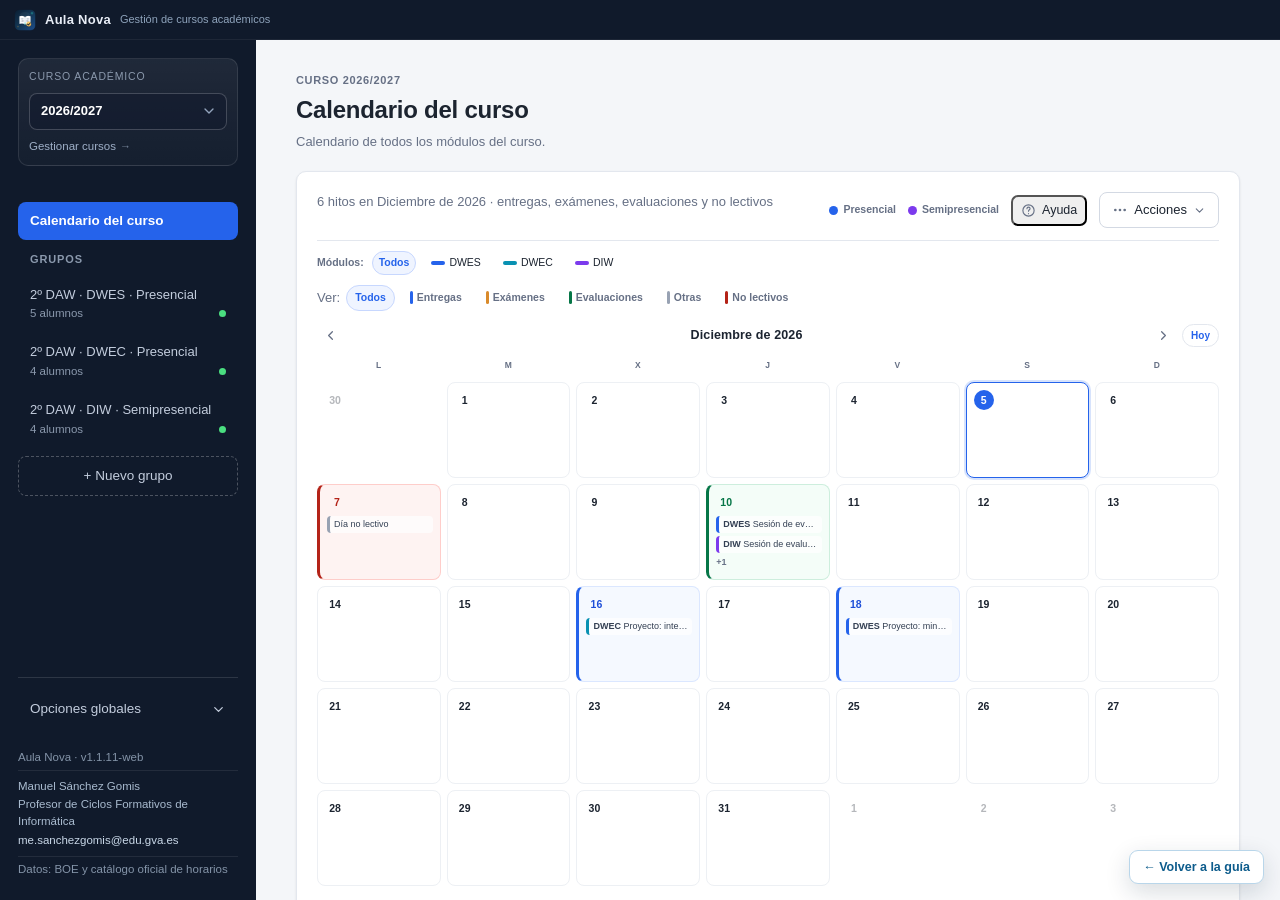
==== commit 11b1db06: "actualizar web y demo a 1.1.11" ====
--- a/demo/index.html
+++ b/demo/index.html
@@ -8,8 +8,8 @@
       http-equiv="Content-Security-Policy"
       content="default-src 'self'; script-src 'self'; style-src 'self' 'unsafe-inline'; img-src 'self' data:; frame-src 'self' normativa:;"
     />
-    <script type="module" crossorigin src="./assets/index-x7tIOqFp.js"></script>
-    <link rel="stylesheet" crossorigin href="./assets/index-DM9cj1Ym.css">
+    <script type="module" crossorigin src="./assets/index-Fdo4gkvr.js"></script>
+    <link rel="stylesheet" crossorigin href="./assets/index-D-d1rzbg.css">
   </head>
 
   <body>
--- a/demo/assets/index-D-d1rzbg.css
+++ b/demo/assets/index-D-d1rzbg.css
@@ -0,0 +1 @@
+:root{--fondo: #f4f6f9;--panel: #ffffff;--borde: #e3e7ee;--borde-fuerte: #d3d9e3;--texto: #1c2430;--tenue: #667085;--acento: #2563eb;--acento-suave: #eff4ff;--error: #b42318;--ok: #067647;--ok-suave: #ecfdf3;--ambar: #b54708;--ambar-suave: #fffaeb;--radio: 10px;--radio-sm: 8px;--sombra: 0 1px 3px rgba(16, 24, 40, .06), 0 1px 2px rgba(16, 24, 40, .04)}*{box-sizing:border-box}html,body,#app{height:100%;margin:0}body{font-family:-apple-system,BlinkMacSystemFont,Segoe UI,Roboto,Helvetica Neue,Arial,sans-serif;font-size:14px;line-height:1.5;color:var(--texto);background:var(--fondo);-webkit-font-smoothing:antialiased}.app{display:grid;grid-template-columns:256px 1fr;grid-template-rows:40px minmax(0,1fr);height:100%}.lateral{grid-column:1;grid-row:2;display:flex;flex-direction:column;gap:20px;min-height:0;padding:18px 18px 22px;background:#101a2b;color:#e8edf6;overflow-y:auto}.marca{margin:0;font-size:17px;font-weight:700;letter-spacing:.02em}.marca__sub{margin:2px 0 0;font-size:11px;font-weight:500;color:#8ea3bb;letter-spacing:.04em;text-transform:uppercase}.menu{display:flex;flex-direction:column;gap:3px;flex:1}.menu__titulo{padding:0 12px 6px;font-size:11px;font-weight:600;letter-spacing:.08em;text-transform:uppercase;color:#8b99ad}.menu__vacio{margin:0;padding:4px 12px;font-size:12px;color:#8b99ad}.menu__curso{display:flex;flex-direction:column;gap:8px;margin-bottom:16px;padding:10px;border:1px solid rgba(255,255,255,.1);border-radius:10px;background:linear-gradient(180deg,#fff1,#ffffff06)}.menu__curso label{font-size:10.5px;text-transform:uppercase;letter-spacing:.08em;color:#8b99ad}.menu__curso-select{position:relative}.menu__curso select{-webkit-appearance:none;appearance:none;width:100%;padding:9px 34px 9px 11px;border:1px solid rgba(255,255,255,.2);border-radius:8px;background:#0f172a61;color:#fff;font:inherit;font-size:13px;font-weight:550;line-height:1.3;cursor:pointer;text-overflow:ellipsis;transition:border-color .15s ease,background .15s ease,box-shadow .15s ease}.menu__curso select:hover{border-color:#ffffff5c;background:#0f172a8c}.menu__curso select:focus-visible{outline:none;border-color:#60a5fa;box-shadow:0 0 0 3px #60a5fa38}.menu__curso select:disabled{opacity:.55;cursor:wait}.menu__curso select option{background:#fff;color:var(--texto);font-weight:400}.menu__curso-flecha{position:absolute;top:50%;right:10px;width:16px;height:16px;color:#93a4bd;pointer-events:none;transform:translateY(-50%)}.menu__curso-enlace{display:inline-flex;align-items:center;gap:4px;font-size:11.5px;color:#9fb0c8;text-decoration:none}.menu__curso-enlace:after{content:"→";font-size:11px;opacity:.7}.menu__curso-enlace:hover{color:#fff;text-decoration:underline}.menu__grupo{display:flex;flex-direction:column;gap:2px;padding:9px 12px;border-radius:var(--radio-sm);color:#c3cddd;text-decoration:none}.menu__grupo:hover{background:#ffffff12;color:#fff}.menu__grupo.router-link-active,.menu__grupo--activo{background:var(--acento);color:#fff}.menu__grupo-nombre{font-size:13px;line-height:1.35}.menu__grupo-meta{display:flex;align-items:center;justify-content:space-between;gap:8px;font-size:11.5px;color:#8b99ad}.menu__grupo.router-link-active .menu__grupo-meta,.menu__grupo--activo .menu__grupo-meta{color:#dbe7ff}.punto{width:7px;height:7px;border-radius:50%;display:inline-block;flex:0 0 auto}.punto--ok{background:#4ade80}.punto--falta{background:#fbbf24}.menu__enlace--accion{margin-top:6px;border:1px dashed rgba(255,255,255,.25);text-align:center}.menu--pie{flex:0 0 auto;gap:2px;padding-top:12px;border-top:1px solid rgba(255,255,255,.12)}.menu__enlace--boton{width:100%;border:0;background:none;font:inherit;text-align:left;cursor:pointer}.menu-global{position:relative}.menu-global__boton{display:flex;align-items:center;justify-content:space-between;gap:8px;list-style:none;cursor:pointer}.menu-global__boton::-webkit-details-marker{display:none}.menu-global__boton svg{width:15px;height:15px;transition:transform .15s ease}.menu-global[open] .menu-global__boton svg{transform:rotate(180deg)}.menu-global__panel{display:flex;flex-direction:column;gap:2px;margin-bottom:6px;padding:5px;border:1px solid rgba(255,255,255,.14);border-radius:9px;background:#1b2a41;box-shadow:0 12px 28px -18px #000000b3}.menu-global__panel .menu__enlace{font-size:12.5px}.menu__enlace--peligro{color:#fda29b}.menu__enlace--peligro:hover{color:#fff;background:#f044382e}.menu__enlace{padding:9px 12px;border-radius:var(--radio-sm);color:#c3cddd;text-decoration:none;font-size:13.5px}.menu__enlace:hover{background:#ffffff12;color:#fff}.menu__enlace.router-link-active{background:var(--acento);color:#fff;font-weight:600}.pie{display:flex;flex-direction:column;gap:4px;font-size:11.5px;color:#8494a8}.pie__autor{display:flex;flex-direction:column;gap:1px;padding:7px 0;border-top:1px solid rgba(255,255,255,.08);border-bottom:1px solid rgba(255,255,255,.08);color:#a9bbcf}.pie__autor a{color:#c9d8e8;text-decoration:none}.pie__autor a:hover{color:#fff;text-decoration:underline}.contenido{grid-column:2;grid-row:2;min-height:0;overflow-y:auto;padding:32px 40px 64px}.vista{max-width:1080px}.vista--ancha{max-width:none}.vista__cabecera{margin-bottom:20px}.vista__cabecera h2{margin:0 0 4px;font-size:24px;font-weight:650;letter-spacing:-.01em}.seccion__cabecera{display:flex;align-items:flex-start;justify-content:space-between;gap:16px;flex-wrap:wrap;margin-bottom:14px}.seccion__cabecera h3{margin:0 0 2px;font-size:17px;font-weight:650;letter-spacing:-.01em}.seccion__cabecera .tenue{font-size:12.5px}.tarjeta{background:var(--panel);border:1px solid var(--borde);border-radius:var(--radio);box-shadow:var(--sombra);padding:22px 24px;margin-bottom:20px}.tarjeta>h3,.tarjeta>.cabecera-criterios>h3{margin:0 0 4px;font-size:16px;font-weight:650}.tarjeta>h3+.tenue{margin-top:0}.tenue{color:var(--tenue);margin:0;font-size:13px}.etiqueta{font-size:12px;color:var(--tenue)}.monospace{font-family:ui-monospace,SFMono-Regular,Menlo,monospace;font-size:12.5px}.boton{display:inline-flex;align-items:center;justify-content:center;font:inherit;font-size:13.5px;font-weight:500;height:36px;padding:0 14px;border-radius:var(--radio-sm);border:1px solid var(--borde-fuerte);background:#fff;color:var(--texto);text-align:center;text-decoration:none;cursor:pointer;white-space:nowrap;transition:background .12s ease,border-color .12s ease}.boton:hover{border-color:#a9b4c4;background:#fafbfc}.boton--principal{background:var(--acento);border-color:var(--acento);color:#fff;font-weight:600}.boton--principal:hover{background:#1d4fd8;border-color:#1d4fd8}.boton--peligro{color:var(--error)}.boton--peligro:hover{border-color:#f0b4ae;background:#fef3f2}.boton--sutil{border-style:dashed;color:var(--tenue)}.boton--sutil:hover{color:var(--acento);border-color:var(--acento);background:var(--acento-suave)}.boton:disabled{opacity:.45;cursor:not-allowed}.barra{display:flex;align-items:center;gap:10px;flex-wrap:wrap;margin-bottom:18px}.barra__espacio{flex:1}.barra--separada{margin-top:14px}.formulario{display:grid;grid-template-columns:repeat(auto-fit,minmax(220px,1fr));gap:16px}.campo{display:flex;flex-direction:column;gap:6px;min-width:0}.campo>label{font-size:12.5px;font-weight:500;color:#475467}.campo--ancho{grid-column:1 / -1}.grupo__dias-semana{display:grid;grid-template-columns:repeat(7,minmax(0,1fr));gap:8px;max-width:560px}.grupo__dia-semana{display:flex;flex-direction:column;gap:4px;align-items:stretch;font-size:12px;font-weight:600;color:var(--tenue);text-align:center}.grupo__dia-semana input{width:100%;padding:7px 4px;text-align:center;font-variant-numeric:tabular-nums}.presentacion__datos{margin-bottom:14px}.presentacion__datos .formulario{margin-top:10px}.presentacion__editor{margin-bottom:14px}.presentacion__editor summary{display:flex;align-items:baseline;gap:8px;flex-wrap:wrap;font-weight:650;cursor:pointer}.presentacion__editor summary .tenue{font-weight:400}.presentacion__marcadores{display:flex;flex-wrap:wrap;align-items:center;gap:5px;margin-top:12px}.presentacion__marcadores code{padding:2px 6px;color:var(--texto);font-size:10.5px;background:#f2f4f7;border-radius:5px}.presentacion__ayuda{margin:8px 0;font-size:11.5px}.presentacion__ayuda code{padding:1px 4px;background:#f2f4f7;border-radius:4px}.presentacion__plantilla-acciones{margin:10px 0 0}.presentacion__plantilla{width:100%;min-height:340px;margin-top:8px;padding:12px;font-size:11.5px;line-height:1.5;background:#fbfcfe;border:1px solid var(--borde);border-radius:8px;resize:vertical}.presentacion__preview{overflow:hidden;background:#eef2f7;border:1px solid var(--borde);border-radius:12px;box-shadow:var(--sombra)}.presentacion__preview iframe{display:block;width:100%;height:82vh;min-height:620px;background:#f4f6f9;border:0}.horario__resumen{display:flex;align-items:center;gap:7px;flex-wrap:wrap}.horario-semanal-scroll{overflow-x:auto;padding:2px 0 6px}.horario-semanal{display:grid;grid-template-columns:92px repeat(var(--dias, 7),minmax(84px,1fr));gap:5px;min-width:640px;margin-top:8px}.horario-semanal--compacto{grid-template-columns:78px repeat(var(--dias, 7),minmax(42px,1fr));min-width:0}.horario-semanal__cabecera{padding:4px 6px;color:var(--tenue);font-size:11px;font-weight:600;text-align:center}.horario-semanal__dia{display:flex;flex-direction:column;align-items:center;justify-content:center;gap:1px;min-height:44px;padding:5px 4px;color:var(--tenue);font-size:11px;font-weight:650;text-align:center;background:#f8fafc;border:1px solid #eef1f5;border-radius:8px}.horario-semanal__dia small{color:var(--acento);font-size:8px;font-weight:700;letter-spacing:.08em;text-transform:uppercase}.horario-semanal__hora{display:flex;align-items:center;padding:0 4px;color:var(--tenue);font-size:10px;font-variant-numeric:tabular-nums;white-space:nowrap}.horario-semanal__hora.horario-semanal__cabecera{min-height:44px;justify-content:flex-start;padding-left:8px;color:var(--tenue);font-size:9px;font-weight:700;letter-spacing:.08em;text-transform:uppercase}.horario-semanal__celda{display:flex;align-items:center;justify-content:center;min-height:38px;padding:4px 6px;overflow:hidden;color:transparent;font-size:10px;font-weight:600;line-height:1.15;text-align:center;background:#fff;border:1px solid #eef1f5;border-radius:8px;cursor:pointer;transition:background .12s ease,border-color .12s ease,box-shadow .12s ease}.horario-semanal__celda--libre{background:#fbfcfe;border-color:#f0f3f7}.horario-semanal__celda--lectura{cursor:default}.horario-semanal__celda--lectura:hover{border-color:#cfd8e3}.horario-semanal__celda--sesion,.horario-semanal__celda--lectura.horario-semanal__celda--sesion:hover{color:#fff;background:linear-gradient(180deg,#3b82f6,#2563eb);border-color:#2563eb;box-shadow:0 1px 2px #2563eb38}.horario-semanal__celda--colectiva,.horario-semanal__celda--lectura.horario-semanal__celda--colectiva:hover{color:#05603a;background:#d1fadf;border-color:#6ce9a6}.horario-semanal__celda--individual,.horario-semanal__celda--lectura.horario-semanal__celda--individual:hover{color:#93370d;background:#fef0c7;border-color:#fec84b}.horario-semanal__celda--hoy{background:#f4f8ff;border-color:#dbe7ff}.horario-semanal__celda--hoy.horario-semanal__celda--sesion{background:linear-gradient(180deg,#3b82f6,#2563eb);border-color:#2563eb;box-shadow:0 0 0 2px #bfdbfe}.horario-semanal__celda--hoy.horario-semanal__celda--colectiva{background:#d1fadf;border-color:#6ce9a6}.horario-semanal__celda--hoy.horario-semanal__celda--individual{background:#fef0c7;border-color:#fec84b}.horario-semanal__cabecera--hoy{color:#fff;background:var(--acento);border-color:var(--acento)}.horario-semanal__cabecera--hoy small{color:#dbeafe}.horario-semanal__recreo{grid-column:1 / -1;padding:3px 10px;color:var(--tenue);font-size:9px;font-weight:600;letter-spacing:.06em;text-align:center;text-transform:uppercase;background:#f8fafc;border:1px dashed #dfe5ee;border-radius:999px}.horario-semanal__leyenda{display:flex;align-items:center;gap:7px;flex-wrap:wrap;margin-top:12px;padding-top:10px;color:var(--tenue);font-size:10px;border-top:1px solid #eef1f5}.horario-semanal__leyenda-item{display:inline-flex;align-items:center;gap:5px;padding:3px 8px;background:#fff;border:1px solid #eef1f5;border-radius:999px}.horario-semanal__muestra{display:inline-block;width:8px;height:8px;border:1px solid transparent;border-radius:2px}.horario-semanal__muestra--sesion{border-color:var(--acento);background:var(--acento)}.horario-semanal__muestra--colectiva{border-color:#6ce9a6;background:#d1fadf}.horario-semanal__muestra--individual{border-color:#fec84b;background:#fef0c7}.horario-semanal__leyenda .tenue{font-size:10px}.horario-semanal__pie{display:flex;align-items:center;justify-content:space-between;gap:10px;flex-wrap:wrap;margin-top:7px}.grupo__tutorias{display:grid;grid-template-columns:repeat(2,minmax(0,1fr));gap:10px}.grupo__tutoria{display:flex;flex-direction:column;gap:8px;padding:10px;border:1px solid var(--borde);border-radius:8px;background:#fbfcfe}.grupo__tutoria h4{margin:0;font-size:12px;color:var(--texto)}.grupo__tutoria-tipo{display:flex;flex-direction:column;gap:5px}.grupo__tutoria-etiqueta{font-size:11px;font-weight:600;color:var(--tenue)}.grupo__tutoria-fila{display:grid;grid-template-columns:minmax(0,1fr) 28px;gap:4px;align-items:center}.grupo__tutoria-fila input{width:100%;padding:5px 7px;font-size:12px}.grupo__tutoria-quitar{padding:2px 6px;line-height:1.2}.grupo__tutoria-agregar{align-self:flex-start;padding:3px 7px;font-size:11px}.grupo__tutorias-resumen{display:block;margin-top:4px;color:var(--tenue);font-size:11px;font-weight:400;line-height:1.35}@media(max-width:900px){.grupo__tutorias{grid-template-columns:repeat(2,minmax(0,1fr))}}@media(max-width:700px){.grupo__dias-semana{grid-template-columns:repeat(4,minmax(0,1fr))}}@media(max-width:560px){.grupo__tutorias{grid-template-columns:1fr}}.campo__etiqueta{font-size:12.5px;font-weight:500;color:#475467}.previsualizacion{margin:0;padding:12px 14px;border:1px dashed var(--borde-fuerte);border-radius:var(--radio-sm);background:#fbfcfd;font-size:15px;font-weight:600}input,select,textarea{font:inherit;font-size:14px;color:inherit;background:#fff;border:1px solid var(--borde-fuerte);border-radius:var(--radio-sm);padding:8px 11px;transition:border-color .12s ease,box-shadow .12s ease}input:hover,select:hover,textarea:hover{border-color:#b9c2cf}input:focus,select:focus,textarea:focus{outline:none;border-color:var(--acento);box-shadow:0 0 0 3px #2563eb26}input:focus-visible,select:focus-visible,textarea:focus-visible,button:focus-visible,summary:focus-visible,a:focus-visible{outline:2px solid var(--acento);outline-offset:2px}.campo textarea{width:100%;resize:vertical;line-height:1.5}.selector{display:inline-flex;align-items:center;gap:8px;font-size:13px}.pestanas{display:flex;gap:4px;border-bottom:1px solid var(--borde);margin-bottom:24px}.pestana{font:inherit;font-size:13.5px;font-weight:500;color:var(--tenue);background:none;border:0;border-bottom:2px solid transparent;padding:10px 14px;margin-bottom:-1px;cursor:pointer;border-radius:0}.pestana:hover{color:var(--texto)}.pestana[aria-selected=true]{color:var(--acento);border-bottom-color:var(--acento);font-weight:600}.columnas{display:grid;grid-template-columns:repeat(2,minmax(0,1fr));gap:20px;align-items:start}.tabla-scroll{overflow-x:auto}@media(max-width:1200px){.contenido{padding:28px 28px 56px}}@media(max-width:1080px){.app{grid-template-columns:216px 1fr}.contenido{padding:24px 20px 48px}.columnas{grid-template-columns:minmax(0,1fr)}.vista__cabecera h2{font-size:20px}}@media(max-width:940px){.app{grid-template-columns:188px 1fr}.lateral{padding:18px 12px}.contenido{padding:18px 14px 40px}.tarjeta{padding:18px 16px}.formulario,.datos{grid-template-columns:minmax(0,1fr)}.cabecera-criterios{align-items:flex-start}.modal__fondo{padding:12px}.fila-peso{grid-template-columns:minmax(0,1fr) 88px 32px}.fila-peso--avaluacion{grid-template-columns:76px minmax(0,1fr) 88px 32px}.ocultar-estrecho{display:none}}.columna{display:flex;flex-direction:column;gap:20px;min-width:0}.lista-pesos{display:flex;flex-direction:column;margin-top:14px}.fila-peso{display:grid;grid-template-columns:minmax(0,1fr) 104px 34px;gap:10px;align-items:center;padding:7px 0;border-bottom:1px solid #f0f2f6}.fila-peso:last-child{border-bottom:0}.fila-peso--avaluacion{grid-template-columns:92px minmax(0,1fr) 104px 34px}.fila-peso--cabecera{padding:0 0 6px;border-bottom:1px solid var(--borde)}.fila-peso--cabecera span{font-size:11.5px;font-weight:600;color:var(--tenue);letter-spacing:.02em}.fila-peso--cabecera .num{text-align:right}.entrada-peso{display:flex;align-items:center;gap:7px;justify-content:flex-end}.entrada-peso input{width:72px;text-align:right;font-variant-numeric:tabular-nums}.entrada-peso span{color:var(--tenue);font-size:13px}.icono-boton{width:32px;height:32px;display:inline-flex;align-items:center;justify-content:center;border:1px solid transparent;border-radius:var(--radio-sm);background:none;cursor:pointer;color:#98a2b3;font-size:15px;line-height:1;padding:0}.icono-boton:hover{background:#fef3f2;border-color:#f0b4ae;color:var(--error)}.formula{display:flex;flex-direction:column;gap:10px;background:#f8fafc;border:1px solid var(--borde);border-radius:var(--radio-sm);padding:16px 18px;margin-top:14px}.formula__linea{display:flex;flex-direction:column;gap:2px;margin:0}.formula__etiqueta{font-size:11.5px;font-weight:600;color:var(--tenue);letter-spacing:.02em}.formula__valor{font-size:14px;font-weight:600;color:var(--texto)}.cabecera-criterios{display:flex;align-items:flex-end;justify-content:space-between;gap:16px;flex-wrap:wrap;margin-bottom:20px}.cabecera-criterios__titulo{display:flex;flex-direction:column;gap:2px;min-width:0}.cabecera-criterios__titulo h3{margin:0;font-size:17px;font-weight:650;letter-spacing:-.01em}.cabecera-criterios__acciones{display:flex;align-items:center;gap:10px;flex-wrap:wrap;margin-left:auto}.tarjeta .cabecera-criterios{align-items:center;margin-bottom:12px}.tarjeta .cabecera-criterios h3{margin:0;font-size:17px;font-weight:650;letter-spacing:-.01em}.tarjeta .cabecera-criterios .tenue{flex:1;min-width:120px}.lista-requisitos{display:flex;flex-direction:column}.fila-requisito{display:grid;grid-template-columns:minmax(0,1fr) 92px 34px;gap:10px;align-items:center;padding:10px 0;border-bottom:1px solid #f0f2f6}.fila-requisito:last-child{border-bottom:0}.fila-requisito--cabecera{padding:0 0 6px;border-bottom:1px solid var(--borde)}.fila-requisito--cabecera span{font-size:11.5px;font-weight:600;color:var(--tenue);letter-spacing:.02em}.fila-requisito--cabecera .num{text-align:right}.fila-requisito__texto{display:flex;flex-direction:column;gap:4px;min-width:0}.requisito-cabecera{display:flex;align-items:center;gap:8px}.requisito-cabecera .requisito-nombre{flex:1;min-width:0}.requisito-pie{display:flex;align-items:center;gap:8px}.requisito-pie .requisito-descripcion{flex:1;min-width:0}.requisito-nombre{font-weight:500}.requisito-descripcion{font-size:12.5px;color:var(--tenue);padding:6px 10px}.fila-requisito input[type=number]{text-align:right;font-variant-numeric:tabular-nums}.chip{display:inline-flex;align-items:center;gap:4px;font-size:12px;font-weight:500;padding:3px 9px;border-radius:999px;background:#f2f4f7;color:#475467;border:1px solid transparent;white-space:nowrap}.chip--activo{background:var(--acento);color:#fff}.tabla td .chip+.chip,.tabla td strong+.chip{margin-left:6px}.chip--aviso{background:var(--ambar-suave);color:var(--ambar);border-color:#f2d9a4}.chip--ok{background:var(--ok-suave);color:var(--ok);border-color:#b7e4c7}.chips{display:flex;flex-wrap:wrap;gap:6px}.aviso{padding:11px 14px;border-radius:var(--radio-sm);margin-bottom:16px;font-size:13.5px}.aviso--error{background:#fef3f2;color:var(--error);border:1px solid #fecdca}.aviso--ok{background:var(--ok-suave);color:var(--ok);border:1px solid #b7e4c7}.aviso--aviso{display:flex;align-items:center;justify-content:space-between;gap:10px;flex-wrap:wrap;background:var(--ambar-suave);color:var(--ambar);border:1px solid #f2d9a4;margin:0}.vacio{padding:24px;text-align:center;color:var(--tenue);border:1px dashed var(--borde-fuerte);border-radius:var(--radio);background:#fbfcfd;max-width:640px;margin:0 auto;font-size:13.5px}.tabla{width:100%;border-collapse:collapse;font-size:13.5px}.tabla th,.tabla td{padding:14px 16px;text-align:left;border-bottom:1px solid #eef1f5;vertical-align:middle}.tabla th{font-size:11.5px;font-weight:600;text-transform:none;letter-spacing:.02em;color:var(--tenue);background:#fafbfc;border-bottom:1px solid var(--borde)}.tabla tbody tr:last-child td{border-bottom:0}.tabla tbody tr:hover td{background:#fafbfc}.fila-seleccionable{cursor:pointer}.fila-seleccionable td{transition:background .12s ease}.fila--activa td,.fila--activa:hover td{background:var(--acento-suave)}.tabla .num{text-align:right;font-variant-numeric:tabular-nums}.tabla .acciones{text-align:right;white-space:nowrap}.tabla .acciones .boton{height:30px;padding:0 10px;font-size:12.5px;margin-left:6px}.nota-vacia{color:#b0b8c4}.nota-aprobado{color:var(--ok);font-weight:600}.nota-suspendido{color:var(--error);font-weight:600}.nota-parcial{color:var(--ambar)}.grupo__nombre{font-weight:600}.grupo__enlace{display:inline-block;color:inherit;text-decoration:none}.grupo__enlace:hover{color:var(--acento);text-decoration:underline}.grupo__estado{display:block;margin-top:3px;font-size:11.5px;font-weight:500}.grupo__estado--ok{color:var(--ok)}.grupo__estado--falta{color:var(--ambar)}.con-tooltip{position:relative;display:inline-flex;cursor:help}.con-tooltip:focus-visible{outline:2px solid var(--acento);outline-offset:2px}.tarjeta--tabla{padding:6px 0}.tarjeta--tabla .tabla th:first-child,.tarjeta--tabla .tabla td:first-child{padding-left:28px}.tarjeta--tabla .tabla th:last-child,.tarjeta--tabla .tabla td:last-child{padding-right:24px}.tarjeta--tabla .tabla th.acciones,.tarjeta--tabla .tabla td.acciones{position:sticky;right:0;z-index:1;background:var(--panel);box-shadow:-10px 0 14px -12px #10182859}.tarjeta--tabla .tabla th.acciones,.tarjeta--tabla .tabla tbody tr:hover td.acciones{background:#fafbfc}.menu-acciones{position:relative;display:inline-flex}.menu-acciones__popover{position:fixed;z-index:120;min-width:210px;padding:5px;border:1px solid var(--borde);border-radius:10px;background:var(--panel);box-shadow:0 12px 30px #1018282e}.menu-acciones__item{display:flex;align-items:center;gap:9px;width:100%;padding:7px 9px;border:0;border-radius:6px;background:transparent;color:var(--texto);font:inherit;font-size:12.5px;text-align:left;cursor:pointer}.menu-acciones__icono{flex:0 0 auto;width:15px;height:15px;opacity:.75}.menu-acciones__item:hover:not(:disabled) .menu-acciones__icono{opacity:1}.menu-acciones__item:hover:not(:disabled){background:var(--acento-suave);color:var(--acento)}.menu-acciones__item--peligro{color:var(--error)}.menu-acciones__item--peligro:hover:not(:disabled){background:#fef3f2;color:var(--error)}.menu-acciones__item:disabled{opacity:.4;cursor:not-allowed}.calificaciones__contacto{display:flex;align-items:center;gap:6px;flex-wrap:wrap}.boton-copiar{display:inline-flex;align-items:center;gap:4px;padding:0;border:0;background:transparent;color:var(--acento);font:inherit;font-size:11.5px;font-weight:550;cursor:pointer}.boton-copiar:hover{text-decoration:underline}.boton-copiar svg{width:13px;height:13px}.alumno__email{display:inline-flex;align-items:center;gap:3px}.alumno__enlace{padding:0;border:0;background:none;color:var(--texto);font:inherit;font-weight:650;text-align:left;cursor:pointer}.alumno__enlace:hover{color:var(--acento);text-decoration:underline}.alumno__enlace:focus-visible{outline:2px solid var(--acento);outline-offset:2px;border-radius:3px}.alumno__meta{display:block;margin-top:3px;font-size:11.5px;color:var(--tenue)}.alumnado__resumen{display:grid;grid-template-columns:repeat(4,minmax(0,1fr));gap:12px;margin:0 0 16px}.alumnado__stat{position:relative;display:flex;flex-direction:column;gap:3px;padding:14px 16px;overflow:hidden}.alumnado__stat>.tenue{color:var(--tenue);font-size:12px;font-weight:600}.alumnado__stat:before{content:"";position:absolute;top:0;left:0;width:100%;height:3px;background:var(--acento)}.alumnado__stat--ok:before{background:var(--ok)}.alumnado__stat--muted:before{background:#98a2b3}.alumnado__stat--aviso:before{background:var(--ambar)}.alumnado__stat strong{font-size:22px;line-height:1.15;font-weight:650}.alumnado-tabla__alumno{display:flex;align-items:center;gap:10px}.alumnado__avatar{display:grid;flex:0 0 auto;place-items:center;width:34px;height:34px;border-radius:10px;background:var(--acento-suave);color:var(--acento);font-size:11.5px;font-weight:700}.alumnado__identidad{min-width:0}.alumnado__email{color:var(--texto);text-decoration:none}.alumnado__email:hover{color:var(--acento);text-decoration:underline}.alumnado-tabla th:nth-child(1){width:48%}.alumnado-tabla th:nth-child(2){width:32%}.alumnado-tabla th:nth-child(3){width:12%}.formacion__cabecera{display:flex;align-items:flex-start;justify-content:space-between;gap:20px;flex-wrap:wrap;margin-bottom:20px}.formacion__cabecera h2{margin:0 0 4px;font-size:24px;font-weight:650;letter-spacing:-.01em}.formacion__resumen{display:grid;grid-template-columns:repeat(auto-fit,minmax(180px,1fr));gap:14px;margin-bottom:18px}.formacion__resumen .tarjeta{position:relative;display:flex;flex-direction:column;gap:3px;padding:14px 16px;overflow:hidden}.formacion__resumen .tarjeta:before{content:"";position:absolute;top:0;left:0;width:100%;height:3px;background:var(--acento)}.formacion__resumen .tarjeta:nth-child(2):before{background:var(--ok)}.formacion__resumen .tarjeta:nth-child(3):before{background:#d98a2b}.formacion__resumen .tarjeta>.tenue{font-size:12px;font-weight:600}.formacion__resumen strong{font-size:22px;font-weight:650}.formacion__layout{display:grid;grid-template-columns:minmax(0,1fr) 360px;gap:18px;align-items:start}.formacion__formulario{position:sticky;top:18px}.formacion__acciones{display:flex;flex-direction:column;gap:8px;grid-column:1 / -1}.formacion__acciones .boton{width:100%;justify-content:center;text-align:center}@media(max-width:1100px){.formacion__layout{grid-template-columns:1fr}.formacion__formulario{position:static}}.form-inline{margin-bottom:18px;border-left:3px solid var(--acento)}.form-inline__acciones{display:flex;align-items:center;gap:8px;flex-wrap:wrap}.form-inline .formulario{margin-top:4px}.select-button{display:inline-flex;overflow:hidden;border:1px solid var(--borde-fuerte);border-radius:var(--radio-sm);background:var(--panel)}.select-button__item{border:0;border-right:1px solid var(--borde);padding:7px 11px;background:transparent;color:var(--texto);font:inherit;font-size:12.5px;cursor:pointer;transition:background .15s ease,color .15s ease}.select-button__item:last-child{border-right:0}.select-button__item:hover{background:#f2f4f7}.select-button__item--activo{background:var(--acento);color:#fff}.select-button__item--activo:hover{background:var(--acento)}.select-button--compacto .select-button__item{padding:5px 9px;font-size:12px}.entrega__buscador{flex:1 1 190px;max-width:280px}.entrega__buscador input{width:100%;padding:7px 10px;font-size:12.5px}.entrega__resumen{display:flex;flex-wrap:wrap;align-items:baseline;gap:0;margin:4px 0 16px;padding:11px 14px;border:1px solid var(--borde);border-radius:var(--radio-sm);background:#f8fafc}.entrega__resumen-item{display:flex;align-items:baseline;gap:6px;padding:0 16px;border-right:1px solid var(--borde)}.entrega__resumen-item:first-child{padding-left:0}.entrega__resumen-item:last-child{padding-right:0;border-right:0}.entrega__resumen-valor{font-size:16px;font-weight:700;font-variant-numeric:tabular-nums}.entrega__resumen-etiqueta{font-size:12px;color:var(--tenue)}.entrega__resumen-item--aviso .entrega__resumen-valor{color:var(--ambar)}.entrega__vacio-accion{margin-top:12px}.entregas-lista{display:flex;flex-direction:column;gap:16px;margin-top:14px}.entregas-grupo{overflow:hidden;border:1px solid var(--borde);border-radius:10px;background:#fff}.entregas-grupo__cabecera{display:flex;align-items:center;justify-content:space-between;gap:12px;flex-wrap:wrap;padding:12px 16px;border-bottom:1px solid var(--borde);background:#f8fafc}.entregas-grupo__titulo{display:flex;align-items:baseline;gap:10px;flex-wrap:wrap}.entregas-grupo__titulo h4{margin:0;font-size:13px;font-weight:650}.entregas-grupo__grid{display:grid;grid-template-columns:repeat(auto-fill,minmax(340px,1fr));gap:12px;padding:14px}.entrega-card{display:flex;flex-direction:column;gap:10px;min-width:0;padding:15px;border:1px solid var(--borde);border-radius:9px;background:#fff;transition:border-color .12s ease,box-shadow .12s ease}.entrega-card:hover{border-color:#cbd5e1;box-shadow:0 6px 18px -12px #10182847}.entrega-card__cabecera{display:flex;align-items:flex-start;justify-content:space-between;gap:10px}.entrega-card__titulo{display:flex;flex-direction:column;gap:6px;min-width:0}.entrega-card__titulo .entrega__enlace{font-size:14px;line-height:1.35}.entrega-card__chips,.entrega-card__extra{display:flex;align-items:center;gap:6px;flex-wrap:wrap}.entrega-card__descripcion{display:-webkit-box;margin:0;overflow:hidden;color:var(--tenue);font-size:12.5px;line-height:1.45;-webkit-box-orient:vertical;-webkit-line-clamp:3}.entrega-card__meta{display:flex;align-items:center;justify-content:space-between;gap:10px;flex-wrap:wrap}.entrega-card__fecha{display:inline-flex;align-items:center;gap:6px;color:var(--tenue);font-size:12px;font-variant-numeric:tabular-nums}.entrega-card__pie{display:flex;align-items:flex-end;justify-content:space-between;gap:14px;flex-wrap:wrap;padding-top:10px;border-top:1px dashed var(--borde)}.entrega-card__registros{display:flex;flex:1 1 150px;flex-direction:column;gap:4px;min-width:0}.entrega-card__registros-texto{display:flex;align-items:baseline;justify-content:space-between;gap:8px;font-size:12px}.entrega-card__registros .entrega__progreso{width:100%}@media(max-width:700px){.entregas-grupo__grid{grid-template-columns:1fr}}.entregas-tabla th:nth-child(1){width:46%}.entregas-tabla th:nth-child(2){width:16%}.entregas-tabla th:nth-child(3){width:16%}.entregas-tabla th:nth-child(4){width:12%}.ficha-preview{overflow:hidden;background:#fff}.ficha-preview iframe{display:block;width:100%;height:82vh;min-height:620px;background:#fff;border:0}.ficha-modal{position:fixed;z-index:80;inset:0;display:grid;place-items:center;padding:24px;background:#0f172a8c}.ficha-modal__panel{display:flex;flex-direction:column;width:min(1120px,100%);height:min(88vh,900px);overflow:hidden;background:#fff;border-radius:12px;box-shadow:0 24px 60px #0f172a47}.ficha-modal__cabecera{display:flex;align-items:center;justify-content:space-between;gap:16px;flex-wrap:wrap;padding:12px 16px;border-bottom:1px solid var(--borde)}.ficha-modal__cabecera strong{display:block}.ficha-modal__cabecera .tenue{display:block;font-size:11.5px}.ficha-modal__acciones{display:flex;align-items:center;gap:6px;flex-wrap:wrap}.ficha-modal__panel iframe{flex:1;width:100%;background:#f4f6f9;border:0}.entregas-tabla__grupo td{padding:11px 16px;background:#f8fafc;border-top:1px solid var(--borde);border-bottom:1px solid var(--borde)}.entregas-tabla tbody:first-of-type .entregas-tabla__grupo td{border-top:0}.entregas-tabla__grupo-contenido{display:flex;align-items:baseline;justify-content:space-between;gap:12px}.entregas-tabla__grupo-nombre{font-size:13px;font-weight:650}.entregas-tabla__entrega{max-width:520px}.entregas-tabla__fila{display:flex;align-items:flex-start;gap:10px}.entregas-tabla__marca{display:grid;flex:0 0 auto;place-items:center;width:32px;height:32px;margin-top:1px;border-radius:9px;background:var(--acento-suave);color:var(--acento);font-size:12px;font-weight:700}.entregas-tabla__marca--examen{background:#fef3f2;color:#b42318}.entregas-tabla__marca--proyecto{background:#ecfdf3;color:#067647}.entregas-tabla__marca--practica{background:#fffaeb;color:#b54708}.entregas-tabla__datos{min-width:0}.entregas-tabla__grupo td{border-left:3px solid var(--color-grupo, var(--acento))}.entrega__enlace{padding:0;border:0;background:none;color:var(--texto);font:inherit;font-weight:650;text-align:left;cursor:pointer}.entrega__enlace:hover{color:var(--acento);text-decoration:underline}.entrega__enlace:focus-visible{outline:2px solid var(--acento);outline-offset:2px;border-radius:3px}.entrega__descripcion{display:block;margin-top:3px;font-size:12.5px;color:var(--tenue)}.entrega__fecha{display:flex;flex-direction:column;align-items:flex-start;gap:5px;font-variant-numeric:tabular-nums}.entrega__registros{display:flex;flex-direction:column;align-items:flex-end;gap:5px}.entrega__registros-cifra{font-size:12.5px;font-variant-numeric:tabular-nums}.entrega__progreso{width:72px;height:4px;overflow:hidden;border-radius:999px;background:#e7ebf1}.entrega__progreso span{display:block;height:100%;border-radius:inherit;background:var(--acento)}.chip--peligro{background:#fef3f2;color:var(--error);border-color:#fecdca}.chip--proximo{background:var(--acento-suave);color:var(--acento);border-color:#c7d7fe}.tabla--compacta th,.tabla--compacta td{padding-top:6px;padding-bottom:6px}.entrega__pestanas{display:flex;align-items:center;gap:10px;flex-wrap:wrap;margin:4px 0 18px}.entrega__pestanas .pestanas{gap:8px;flex-wrap:wrap;margin:0;border-bottom:0}.entrega__pestanas .pestana{padding:7px 12px;margin:0;border:1px solid var(--borde);border-radius:999px;background:var(--panel);font-size:12.5px}.entrega__pestanas .pestana:hover{border-color:var(--borde-fuerte);background:#f7f9fc;color:var(--texto)}.entrega__pestanas .pestana[aria-selected=true]{border-color:var(--acento);background:var(--acento);color:#fff}.chip--enlace{font:inherit;font-size:inherit;cursor:pointer}.chip--enlace:hover{border-color:var(--acento);color:var(--acento)}.entrega__seccion+.entrega__seccion{margin-top:22px;padding-top:20px;border-top:1px solid var(--borde)}.entrega__seccion-cabecera{display:flex;align-items:flex-start;justify-content:space-between;gap:12px;margin-bottom:8px}.entrega__seccion-cabecera h4{margin:0 0 2px;font-size:15px;font-weight:650}.entrega__titulo{display:flex;align-items:center;gap:8px;flex-wrap:wrap}.entrega__meta{display:block;margin-top:4px;font-size:11.5px;color:var(--tenue)}.campo__ayuda{font-size:11.5px;color:var(--tenue)}.rubrica-archivo{display:flex;align-items:center;gap:10px;flex-wrap:wrap;margin-top:8px}.rubrica-archivo__actual{display:flex;align-items:center;gap:10px;flex-wrap:wrap;padding:8px 10px;border:1px solid var(--borde);border-radius:var(--radio-sm);background:#fbfcfd}.entrega-form__cabecera{display:flex;align-items:flex-start;justify-content:space-between;gap:20px;flex-wrap:wrap;margin-bottom:20px}.entrega-form__cabecera h2{margin:0 0 4px;font-size:24px;font-weight:650;letter-spacing:-.01em}.entrega-form__acciones-cabecera{display:flex;align-items:center;gap:8px;flex-wrap:wrap}.entrega-form__grid{display:grid;grid-template-columns:minmax(0,1fr) 330px;gap:18px;align-items:start}.entrega-form__principal,.entrega-form__lateral{display:flex;flex-direction:column;gap:18px;min-width:0}.entrega-form__lateral{position:sticky;top:18px}.entrega-form__seccion-cabecera{display:flex;align-items:flex-start;justify-content:space-between;gap:16px;margin-bottom:12px}.entrega-form__seccion-cabecera h3{margin:0 0 2px;font-size:17px;font-weight:650;letter-spacing:-.01em}.entrega-form__ce-contador{display:flex;align-items:center;gap:8px;flex-wrap:wrap}.entrega-form__seleccionados{display:flex;flex-wrap:wrap;gap:6px;margin-bottom:12px}.entrega-form__ce-chip{display:inline-flex;align-items:center;gap:3px;padding-right:4px}.entrega-form__quitar{border:0;background:transparent;color:inherit;font:inherit;font-size:14px;line-height:1;padding:0 3px;cursor:pointer}.entrega-form__quitar:hover{color:var(--error)}.entrega-form__buscador{margin-bottom:10px}.entrega-form__buscador input{width:100%}.entrega-form__ce-lista{max-height:420px;overflow-y:auto;padding:8px;border:1px solid var(--borde);border-radius:var(--radio-sm);background:#fbfcfd}.entrega-form__ra{padding:4px 0;border-bottom:1px solid var(--borde)}.entrega-form__ra:last-child{border-bottom:0}.entrega-form__ra summary{display:flex;align-items:center;gap:8px;padding:6px;cursor:pointer;list-style:none}.entrega-form__ra summary::-webkit-details-marker{display:none}.entrega-form__ra summary:before{content:"▸";color:var(--tenue);transition:transform .15s ease}.entrega-form__ra[open] summary:before{transform:rotate(90deg)}.entrega-form__ra-descripcion{flex:1;font-size:12.5px;line-height:1.4}.entrega-form__ra-cuerpo{padding:2px 8px 8px 22px}.entrega-form__ra-acciones{display:flex;gap:6px;margin-bottom:6px}.entrega-form__ce-fila{display:grid;grid-template-columns:22px 96px minmax(0,1fr);gap:8px;align-items:start;padding:5px 0;font-size:12.5px;line-height:1.4}.entrega-form__ce-fila input{margin-top:3px}.entrega-form__resultados{padding:4px}.entrega-form__resumen{display:flex;flex-direction:column;gap:8px;margin:12px 0 0}.entrega-form__resumen>div{display:flex;align-items:baseline;justify-content:space-between;gap:12px;padding-bottom:6px;border-bottom:1px dashed var(--borde)}.entrega-form__resumen>div:last-child{padding-bottom:0;border-bottom:0}.entrega-form__resumen dt{color:var(--tenue);font-size:12px}.entrega-form__resumen dd{margin:0;font-size:12.5px;font-weight:550;text-align:right}.entrega-form__acciones-lateral{display:flex;flex-direction:column;gap:8px}.entrega-form__acciones-lateral .boton{width:100%;justify-content:center;text-align:center}@media(max-width:1100px){.entrega-form__grid{grid-template-columns:1fr}.entrega-form__lateral{position:static}}.calificaciones__layout{display:grid;grid-template-columns:300px minmax(0,1fr);gap:18px;align-items:start;padding-bottom:76px}.calificaciones__alumnos{position:sticky;top:18px;max-height:calc(100vh - 160px);overflow-y:auto;padding:8px}.calificaciones__buscador{padding:4px 4px 10px}.calificaciones__buscador input{width:100%}.calificaciones__alumno{display:flex;flex-direction:column;align-items:flex-start;gap:3px;width:100%;padding:10px 10px 11px;border:0;border-bottom:1px solid var(--borde);border-radius:0;background:transparent;color:var(--texto);font:inherit;text-align:left;cursor:pointer}.calificaciones__alumno:last-child{border-bottom:0}.calificaciones__alumno:hover{background:#f7f9fc}.calificaciones__alumno--activo{border-radius:var(--radio-sm);background:var(--acento-suave);box-shadow:inset 3px 0 var(--acento)}.calificaciones__alumno-nombre{font-size:13px;font-weight:600}.calificaciones__alumno-meta{display:flex;justify-content:space-between;gap:8px;width:100%;font-size:11.5px;color:var(--tenue)}.calificaciones__estado{font-weight:550}.calificaciones__sin-resultados{padding:8px 10px}.calificaciones__detalle{display:flex;flex-direction:column;gap:14px;min-width:0}.calificaciones__detalle-cabecera{display:grid;grid-template-columns:minmax(0,1fr) auto;align-items:start;gap:8px 18px}.calificaciones__detalle-info{min-width:0}.calificaciones__detalle-cabecera h3{margin:0 0 2px;font-size:19px}.convocatorias__layout{display:grid;grid-template-columns:minmax(220px,280px) minmax(0,1fr);gap:18px;align-items:start}.convocatorias__layout--embebido{grid-template-columns:minmax(0,1fr)}.convocatorias__lista{position:sticky;top:18px;display:flex;flex-direction:column;gap:6px;padding:14px}.convocatorias__item{display:flex;flex-direction:column;align-items:flex-start;gap:2px;padding:9px 10px;color:var(--texto);font:inherit;text-align:left;background:transparent;border:1px solid transparent;border-radius:8px;cursor:pointer}.convocatorias__item:hover{background:#f7f9fc}.convocatorias__item--activa{background:var(--acento-suave);border-color:#c7d7fe}.convocatorias__item .tenue{font-size:11px;text-transform:capitalize}.convocatorias__principal{display:flex;flex-direction:column;gap:18px;min-width:0}.convocatorias__alumnos th,.convocatorias__alumnos td{vertical-align:middle}.convocatorias__celda{display:inline-flex;align-items:center;gap:5px}.convocatorias__nota{width:62px;padding:4px 5px;font-size:12px;text-align:right}@media(max-width:900px){.convocatorias__layout{grid-template-columns:1fr}.convocatorias__layout--embebido{grid-template-columns:minmax(0,1fr)}.convocatorias__lista{position:static}}.calificaciones__page-header{display:flex;align-items:flex-start;justify-content:space-between;gap:16px;flex-wrap:wrap}.calificaciones__alumno-cabecera{display:flex;align-items:baseline;gap:10px;margin-bottom:10px}.calificaciones__alumno-cabecera h3{margin:0;font-size:20px;font-weight:650}.calificaciones__tabs{margin-bottom:12px}.calificaciones__final-cabecera{display:flex;align-items:flex-start;justify-content:space-between;gap:16px;padding-bottom:12px;border-bottom:1px solid var(--borde)}.calificaciones__final-cabecera h3{margin:0 0 2px;font-size:20px}.calificaciones__final-nota{display:flex;flex-direction:column;align-items:flex-end;gap:1px}.calificaciones__final-nota strong{font-size:34px;line-height:1;font-weight:650}.calificaciones__final-nota span{font-size:12px;font-weight:550}.calificaciones__final-evaluaciones{display:grid;grid-template-columns:repeat(auto-fit,minmax(160px,1fr));gap:8px;margin:14px 0}.calificaciones__final-evaluacion{display:grid;grid-template-columns:minmax(0,1fr) auto;align-items:center;gap:2px 8px;padding:8px 10px;color:var(--texto);font:inherit;font-size:12.5px;background:#fbfcfe;border:1px solid var(--borde);border-radius:8px;cursor:pointer;transition:background .15s ease,border-color .15s ease}.calificaciones__final-evaluacion:hover{background:var(--acento-suave);border-color:#c7d7fe}.calificaciones__final-evaluacion strong{font-size:14px}.calificaciones__final-evaluacion small{grid-column:1 / -1;color:var(--tenue);font-size:10.5px;line-height:1.3}.calificaciones__final-pesos{margin:0 0 12px;padding:10px 12px;border:1px solid var(--borde);border-radius:8px;background:#fff}.calificaciones__final-pesos h4{margin:0 0 6px;font-size:12px}.calificaciones__final-peso{display:flex;justify-content:space-between;gap:12px;padding:3px 0;font-size:11.5px}.calificaciones__final-peso span{color:var(--tenue);text-align:right}.calificaciones__final-formula{padding:10px 12px;font-size:12.5px;background:#f8fafc;border:1px solid var(--borde);border-radius:8px}.calificaciones__final-formula strong{display:block;margin-bottom:2px}.calificaciones__final-formula p{margin:0;font-size:11.5px}.calificaciones__final .calificaciones__detalle-acciones{margin-top:10px}.calificaciones__ra-lista{margin-top:6px}.calificaciones__ra-fila{display:grid;grid-template-columns:minmax(0,1fr) 82px 64px 108px;gap:10px;align-items:center;padding:8px 0;border-top:1px dashed var(--borde)}.calificaciones__ra-info{display:flex;align-items:baseline;gap:8px;min-width:0;font-size:12.5px}.calificaciones__ra-info .tenue{overflow:hidden;text-overflow:ellipsis;white-space:nowrap}.calificaciones__ra-entregas{font-size:11.5px}.calificaciones__detalle-nota{display:flex;flex-direction:column;align-items:flex-end;gap:1px;min-width:110px}.calificaciones__detalle-nota strong{font-size:28px;line-height:1.05;font-weight:650}.calificaciones__detalle-nota>span:last-child{font-size:12px;font-weight:550}.calificaciones__detalle-acciones{display:flex;grid-column:1 / -1;align-items:center;justify-content:flex-end;gap:8px;flex-wrap:wrap;margin-top:2px}.calificaciones__accion{display:inline-flex;align-items:center;gap:6px;height:32px;padding:0 10px;font:inherit;font-size:12px;font-weight:600;line-height:1;text-decoration:none;border:1px solid transparent;border-radius:8px;cursor:pointer;transition:background .15s ease,border-color .15s ease,color .15s ease}.calificaciones__accion svg{width:14px;height:14px}.calificaciones__accion--notas{color:#1d4ed8;background:#eff6ff;border-color:#bfdbfe}.calificaciones__accion--notas:hover{background:#dbeafe;border-color:#93c5fd}.calificaciones__accion--pdf{color:#b42318;background:#fef3f2;border-color:#fecdca}.calificaciones__accion--pdf:hover{background:#fee4e2;border-color:#fda29b}.calificaciones__accion--informe{color:#067647;background:#ecfdf3;border-color:#b7e4c7}.calificaciones__accion--informe:hover{background:#d1fadf;border-color:#6ce9a6}.calificaciones__accion:disabled{cursor:not-allowed;opacity:.55}@media(max-width:700px){.calificaciones__detalle-cabecera{grid-template-columns:1fr}.calificaciones__detalle-nota{grid-row:auto;grid-column:1;align-items:flex-start;text-align:left}.calificaciones__detalle-acciones{justify-content:flex-start}}.calificaciones__avaluacion-cabecera{display:flex;align-items:flex-start;justify-content:space-between;gap:16px;margin-bottom:8px}.calificaciones__avaluacion-cabecera h3{margin:0 0 2px;font-size:17px}.calificaciones__nota-avaluacion{font-size:24px;line-height:1;font-weight:650}.calificaciones__categoria{padding-top:10px;border-top:1px solid var(--borde)}.calificaciones__categoria-cabecera{display:flex;align-items:center;gap:10px;flex-wrap:wrap;margin-bottom:2px}.calificaciones__entregas{display:flex;flex-direction:column}.calificaciones__entrega{display:grid;grid-template-columns:minmax(160px,1fr) 92px minmax(200px,1.2fr);gap:12px;align-items:start;padding:10px 0;border-top:1px dashed var(--borde)}.calificaciones__entrega:first-child{border-top:0}.calificaciones__entrega-info{display:flex;flex-direction:column;align-items:flex-start;gap:4px;font-size:12.5px}.calificaciones__entrega-chips{display:flex;align-items:center;gap:6px;flex-wrap:wrap}.calificaciones__nota,.calificaciones__anotacion{display:flex;flex-direction:column;gap:3px;font-size:11.5px}.calificaciones__nota input{width:90px;text-align:right}.calificaciones__anotacion textarea{width:100%;min-height:54px;resize:vertical}.calificaciones__acciones{position:sticky;bottom:0;z-index:2;display:flex;align-items:center;gap:10px;padding:12px 0;background:var(--fondo);border-top:1px solid var(--borde)}@media(max-width:1100px){.calificaciones__layout{grid-template-columns:1fr}.calificaciones__alumnos{position:static;max-height:320px}.calificaciones__entrega{grid-template-columns:1fr 92px}.calificaciones__anotacion{grid-column:1 / -1}.calificaciones__ra-fila{grid-template-columns:minmax(0,1fr) 80px 60px}.calificaciones__ra-entregas{display:none}}.entrega-notas__cabecera{display:flex;align-items:flex-start;justify-content:space-between;gap:20px;flex-wrap:wrap;margin-bottom:20px}.entrega-notas__cabecera h2{margin:0 0 4px;font-size:24px;font-weight:650;letter-spacing:-.01em}.entrega-notas__chips{display:flex;align-items:flex-start;gap:8px;flex-wrap:wrap}.entrega-notas__rubrica{margin:0;white-space:pre-wrap;line-height:1.55}.entrega-notas__tarjeta-compacta{padding:16px 18px}.entrega-notas__tarjeta-compacta .cabecera-criterios{margin-bottom:10px}.entrega-notas__tabla th:nth-child(1){width:34%}.entrega-notas__tabla th:nth-child(2){width:116px}.entrega-notas__tabla th,.entrega-notas__tabla td{padding:6px 10px;vertical-align:middle}.entrega-notas__tabla tbody tr:hover td{background:#fbfcfe}.entrega-notas__tabla textarea{width:100%;height:38px;min-height:38px;padding:7px 9px;font-size:12.5px;line-height:1.35;resize:vertical}.entrega-notas__celda-nota{white-space:nowrap}.entrega-notas__celda-nota .chip{margin-right:6px;margin-left:0}.entrega-notas__nota{width:76px;padding:5px 8px;font-size:13px;font-variant-numeric:tabular-nums;text-align:right}.entrega-notas__tabla td .chip{margin-left:6px}.evidencias__acciones-subida{flex-wrap:wrap;justify-content:flex-end}.evidencias__tipo{display:flex;flex-direction:column;gap:4px;font-size:11.5px}.evidencias__tipo select{min-width:190px;padding:8px 10px;border:1px solid var(--borde-fuerte);border-radius:var(--radio-sm);background:var(--panel);font:inherit;font-size:12.5px}.evidencias__seleccion{display:flex;flex-direction:column;gap:6px;margin:12px 0 0;padding:0;list-style:none}.evidencias__seleccion li{display:flex;align-items:center;gap:8px;padding:7px 9px;border:1px solid var(--borde);border-radius:var(--radio-sm);background:#fbfcfd}.evidencias__seleccion .monospace{flex:1}.evidencias__tabla .chip{margin-right:8px}.chip--material{background:#f2f4f7;color:#475467}.chip--solucion{background:var(--ok-suave);color:var(--ok);border-color:#b7e4c7}.chip--apuntes{background:var(--acento-suave);color:var(--acento);border-color:#c7d7fe}.chip--entrega{background:var(--ambar-suave);color:var(--ambar);border-color:#f2d9a4}.chip--otro{background:#f8f9fb;color:#667085;border-color:var(--borde)}.menu-acciones__disparador{display:inline-flex;align-items:center;gap:6px;height:36px;padding:0 12px;color:var(--texto);font:inherit;font-size:13px;font-weight:500;background:#fff;border:1px solid var(--borde-fuerte);border-radius:var(--radio-sm);cursor:pointer;transition:background .12s ease,border-color .12s ease}.menu-acciones__disparador:hover{background:#fafbfc;border-color:#a9b4c4}.menu-acciones__disparador>svg:first-child{width:16px;height:16px;color:var(--tenue)}.menu-acciones__chevron{width:13px;height:13px;color:var(--tenue)}.icono-accion{position:relative;width:34px;height:34px;display:inline-flex;align-items:center;justify-content:center;padding:0;border:1px solid transparent;border-radius:var(--radio-sm);background:none;color:#667085;cursor:pointer;transition:background .12s ease,border-color .12s ease,color .12s ease}.icono-accion+.icono-accion{margin-left:4px}.icono-accion svg{width:17px;height:17px}.icono-accion:hover{background:#f2f4f7;border-color:var(--borde-fuerte);color:var(--texto)}.icono-accion--activo{background:var(--acento-suave);border-color:#c7d7fe;color:var(--acento)}.icono-accion:disabled{opacity:.35;cursor:not-allowed;background:transparent;border-color:transparent}.icono-accion:disabled:hover:after{opacity:0}.icono-accion--peligro:hover{background:#fef3f2;border-color:#f0b4ae;color:var(--error)}.icono-accion:after,.con-tooltip:after{content:attr(data-tooltip);position:absolute;left:50%;bottom:calc(100% + 8px);transform:translate(-50%);padding:5px 8px;border-radius:6px;background:#101a2b;color:#fff;font-size:11.5px;font-weight:500;line-height:1.2;white-space:nowrap;opacity:0;pointer-events:none;transition:opacity .12s ease;z-index:5}.icono-accion:hover:after,.icono-accion:focus-visible:after,.con-tooltip:hover:after,.con-tooltip:focus-visible:after{opacity:1}.modal__subtitulo{margin:0 0 14px}.modal__fondo{position:fixed;inset:0;background:#10182873;display:flex;align-items:center;justify-content:center;padding:24px;z-index:50}.modal{background:#fff;border-radius:14px;width:min(880px,100%);max-height:88vh;display:flex;flex-direction:column;box-shadow:0 24px 60px #10182847}.modal--ancho{width:min(1040px,100%)}.modal__cabecera{display:flex;align-items:center;gap:12px;padding:18px 22px;border-bottom:1px solid var(--borde)}.modal__cabecera h3{margin:0;font-size:16px;font-weight:650;flex:1}.modal__cuerpo{padding:20px 22px;overflow-y:auto}.modal__pie{display:flex;justify-content:flex-end;gap:10px;padding:16px 22px;border-top:1px solid var(--borde)}.ciclos{display:flex;flex-wrap:wrap;gap:12px;margin-bottom:20px}.ciclo{display:flex;flex-direction:column;gap:3px;align-items:flex-start;padding:12px 16px;background:var(--panel);border:1px solid var(--borde);border-radius:var(--radio);box-shadow:var(--sombra);cursor:pointer;font:inherit;color:inherit;text-align:left}.ciclo:hover{border-color:var(--acento)}.ciclo--activo{background:var(--acento-suave);border-color:var(--acento)}.cabecera-ciclo h3{margin:0 0 10px;font-size:16px;font-weight:650}.datos{display:grid;grid-template-columns:repeat(auto-fit,minmax(220px,1fr));gap:4px 18px;list-style:none;margin:0;padding:0;font-size:13px}.datos .tenue{display:inline-block;min-width:96px}.modulo__cabecera{display:flex;align-items:center;gap:10px;flex-wrap:wrap;margin-bottom:12px;padding-bottom:12px;border-bottom:1px solid var(--borde)}.modulo__cabecera h4{margin:0;font-size:15px;font-weight:600;flex:1}.codigo{font-family:ui-monospace,SFMono-Regular,Menlo,monospace;font-size:12px;background:var(--acento-suave);color:var(--acento);padding:2px 8px;border-radius:6px;font-weight:600}.ra{padding:9px 0;border-bottom:1px solid #f0f2f6}.ra:last-child{border-bottom:0}.ra summary{cursor:pointer;line-height:1.5}.ce{margin:8px 0 4px 18px;padding:0;font-size:13px;color:#3b4757}.ce li{margin-bottom:4px;line-height:1.5}.codigo-ce{font-family:ui-monospace,SFMono-Regular,Menlo,monospace;color:var(--tenue)}.ra-bloque{margin-bottom:14px}.ra-bloque__cabecera{display:flex;align-items:center;gap:8px;flex-wrap:wrap;margin-bottom:6px}.ra-bloque__cabecera strong{font-size:13px}.boe__layout{display:grid;grid-template-columns:minmax(250px,330px) minmax(0,1fr);gap:18px;align-items:start}.boe__indice{position:sticky;top:18px;display:flex;flex-direction:column;gap:6px;padding:12px}.boe__indice-cabecera{display:flex;align-items:baseline;justify-content:space-between;gap:8px;padding:2px 4px 8px;border-bottom:1px solid var(--borde)}.boe__indice-cabecera h4{margin:0;font-size:13px}.boe__ra{display:grid;grid-template-columns:auto minmax(0,1fr);column-gap:8px;row-gap:4px;width:100%;padding:9px 10px;border:1px solid transparent;border-radius:var(--radio-sm);background:transparent;color:var(--texto);font:inherit;text-align:left;cursor:pointer}.boe__ra:hover{background:#f7f9fc;border-color:var(--borde)}.boe__ra--activo,.boe__ra--activo:hover{background:var(--acento-suave);border-color:#c7d7fe}.boe__ra-codigo{grid-row:span 2;align-self:start;padding-top:1px;color:var(--acento);font-family:ui-monospace,SFMono-Regular,Menlo,monospace;font-size:11.5px;font-weight:700}.boe__ra-descripcion{display:-webkit-box;overflow:hidden;font-size:12.5px;line-height:1.4;-webkit-box-orient:vertical;-webkit-line-clamp:2}.boe__ra-meta{display:flex;align-items:center;gap:6px;color:var(--tenue);font-size:11px}.boe__detalle{overflow:hidden;padding:0}.boe__detalle-cabecera{display:flex;align-items:flex-start;justify-content:space-between;gap:14px;padding:18px 20px;border-bottom:1px solid var(--borde)}.boe__detalle-cabecera h3{margin:7px 0 0;font-size:15px;line-height:1.4}.boe__tabla th:first-child,.boe__tabla td:first-child{width:74px}.boe__tabla th:last-child,.boe__tabla td:last-child{width:38%}@media(max-width:900px){.boe__layout{grid-template-columns:minmax(0,1fr)}.boe__indice{position:static}}.lista-propuestas{display:flex;flex-direction:column;gap:4px;max-height:46vh;overflow-y:auto;border:1px solid var(--borde);border-radius:var(--radio-sm);padding:10px}.propuesta{display:flex;gap:10px;align-items:flex-start;padding:8px 10px;border-radius:var(--radio-sm)}.propuesta:hover{background:#f8fafc}.propuesta__texto{flex:1;min-width:0}.propuesta__texto p{margin:4px 0 0;color:var(--tenue);font-size:12.5px;display:-webkit-box;-webkit-line-clamp:2;-webkit-box-orient:vertical;overflow:hidden}.editor-criterios__peso{width:86px;padding:5px 7px;text-align:right}.criterios__modo{display:flex;align-items:center;gap:12px;flex-wrap:wrap;margin-bottom:16px;padding:10px 12px;background:#f8fafc;border:1px solid var(--borde);border-radius:8px}.criterios__modo-opcion{display:inline-flex;align-items:center;gap:5px;font-size:12.5px;cursor:pointer}.criterios__modo .tenue{flex:1 1 240px;font-size:11.5px}.criterios__layout{display:grid;grid-template-columns:220px minmax(0,1fr);gap:16px;align-items:start}.criterios__indice{position:sticky;top:18px;padding:10px}.criterios__ra-lista{display:flex;flex-direction:column;gap:8px;margin-top:14px}.criterios__ra-fila{display:grid;grid-template-columns:minmax(0,1fr) 104px;gap:16px;align-items:start;padding:12px 14px;border:1px solid var(--borde);border-radius:var(--radio-sm);background:#fff}.criterios__ra-datos{display:flex;align-items:flex-start;gap:10px;min-width:0}.criterios__ra-datos .chip{flex:0 0 auto}.criterios__ra-descripcion{margin:0;color:var(--texto);font-size:13px;line-height:1.5}.criterios__ra-peso{display:flex;align-items:center;justify-content:flex-end;gap:5px;color:var(--tenue);font-size:12px}.criterios__ra-peso input{width:68px;text-align:right}.criterios__indice-titulo{display:block;padding:2px 8px 8px;color:var(--tenue);font-size:10px;font-weight:650;letter-spacing:.07em;text-transform:uppercase}.criterios__indice .pestanas{flex-direction:column;gap:4px;margin:0;border-bottom:0}.criterios__indice .pestana{margin:0;padding:9px 11px;border:1px solid transparent;border-radius:8px;border-bottom:1px solid transparent;text-align:left}.criterios__indice .pestana:hover{background:#f7f9fc;border-color:var(--borde)}.criterios__indice .pestana[aria-selected=true]{background:var(--acento-suave);border-color:#c7d7fe;color:var(--acento)}.criterios__detalle{padding:18px}@media(max-width:900px){.criterios__layout{grid-template-columns:minmax(0,1fr)}.criterios__indice{position:static}.criterios__indice .pestanas{flex-direction:row;flex-wrap:wrap}}.criterios__barra{display:flex;align-items:center;gap:10px;flex-wrap:wrap;margin-bottom:18px}.criterios__cabecera{display:flex;align-items:flex-start;justify-content:space-between;gap:16px;flex-wrap:wrap}.criterios__acciones{display:flex;justify-content:flex-end;gap:10px;margin-top:18px;padding-top:14px;border-top:1px solid var(--borde)}.criterios .pestanas{margin-bottom:18px}.criterios .tabla{margin-top:12px}.criterios .tabla td{padding-top:9px;padding-bottom:9px}.criterios .tabla input[type=text]{width:100%}.criterios .tabla input[type=number]{width:92px;text-align:right;font-variant-numeric:tabular-nums}.criterios__pie-fila{display:flex;align-items:center;gap:10px;margin-top:14px}.criterios__minimos{margin-top:12px}.criterios__trimestres{display:grid;gap:12px;margin-top:14px}.criterios__trimestre{padding:13px 14px;border:1px solid var(--borde);border-radius:10px;background:#fbfcfe}.criterios__trimestre-cabecera{display:flex;align-items:flex-start;justify-content:space-between;gap:14px;flex-wrap:wrap}.criterios__trimestre-cabecera>div{display:flex;flex-direction:column;gap:2px}.criterios__trimestre-cabecera strong{font-size:13.5px}.criterios__trimestre-cabecera .tenue{font-size:11.5px}.criterios__trimestre-switch{display:inline-flex;align-items:center;gap:7px;color:#475467;font-size:12px;font-weight:600;cursor:pointer}.criterios__trimestre-switch input{width:15px;height:15px;accent-color:var(--acento)}.criterios__pesos-trimestre{display:grid;grid-template-columns:repeat(auto-fit,minmax(180px,1fr));gap:8px 16px;margin-top:12px}.criterios__peso-trimestre{display:flex;align-items:center;justify-content:space-between;gap:12px;padding:6px 0;border-bottom:1px solid #eef1f5;font-size:12.5px}.criterios__peso-trimestre:last-child{border-bottom:0}.criterios__peso-trimestre .entrada-peso{flex:0 0 88px}.criterios__trimestre-pie{display:flex;align-items:center;justify-content:space-between;gap:12px;flex-wrap:wrap;margin-top:10px}.criterios__trimestre-pie .tenue{font-size:11.5px}.requisito-fila{display:grid;grid-template-columns:minmax(0,1fr) 110px;gap:20px;align-items:center;padding:14px 0;border-bottom:1px solid #eef1f5}.requisito-fila:last-child{border-bottom:0}.requisito-fila strong{font-size:13.5px}.requisito-fila .tenue{margin-top:3px}.requisito-fila input{width:96px;text-align:right;font-variant-numeric:tabular-nums}.criterios__bloque{margin-top:18px;padding-top:16px;border-top:1px solid var(--borde)}.criterios__bloque h4{margin:0 0 8px;font-size:14px}.criterios__lista{margin:0;padding-left:18px;font-size:13px;color:#3b4757}.criterios__lista li{margin-bottom:4px}.programacion .tabla{table-layout:fixed;min-width:900px}.programacion .tabla th:nth-child(1){width:175px}.programacion .tabla th:nth-child(3),.programacion .tabla th:nth-child(4){width:190px}.programacion .tabla th:nth-child(5){width:140px}.programacion .tabla td{vertical-align:top}.programacion .tabla input{width:100%}.programacion .tabla textarea{width:100%;min-height:58px;resize:vertical;padding:7px 9px;font-size:13px;line-height:1.4}.programacion__importar{padding:16px;margin-bottom:18px;border:1px solid var(--borde);border-radius:var(--radio-sm);background:#fbfcfd}.programacion__importar textarea{width:100%;margin-bottom:8px}.programacion__filtro{display:flex;align-items:center;gap:10px;margin-bottom:14px}.programacion__acciones{position:sticky;bottom:0;z-index:2;display:flex;justify-content:flex-end;margin-top:18px;padding:12px 0;background:var(--fondo);border-top:1px solid var(--borde)}.volver{display:inline-flex;align-items:center;gap:3px;width:auto;height:26px;margin:0 0 8px;padding:0 7px 0 3px;color:var(--tenue);font:inherit;font-size:12px;font-weight:600;background:transparent;border:0;border-radius:6px;cursor:pointer;transition:color .15s ease,background .15s ease}.volver svg{width:14px;height:14px}.volver:hover{color:var(--acento);background:var(--acento-suave)}.volver__texto{padding-top:1px}.vista{position:relative}.programacion__acciones .volver{margin-bottom:0}.programacion{padding-bottom:84px}.programacion__barra{display:flex;align-items:center;gap:10px;flex-wrap:wrap;margin-bottom:16px}.programacion__vista{display:inline-flex;padding:3px;border:1px solid var(--borde);border-radius:999px;background:#eef1f6}.programacion__vista-boton{border:0;border-radius:999px;padding:6px 12px;background:transparent;color:var(--tenue);font:inherit;font-size:12.5px;cursor:pointer}.programacion__vista-boton:hover{color:var(--texto)}.programacion__vista-boton--activo{background:var(--panel);color:var(--texto);box-shadow:0 1px 2px #1018281a}.programacion__rango{font-size:12.5px}.programacion__mes{display:flex;align-items:center;gap:6px}.programacion__mes strong{min-width:150px;font-size:13.5px;text-align:center}.programacion__estado{display:inline-flex;align-items:center;gap:6px;font-size:12px;color:var(--tenue)}.programacion__estado-punto{width:7px;height:7px;border-radius:50%;background:var(--ok)}.programacion__estado--pendiente{color:var(--ambar)}.programacion__estado--pendiente .programacion__estado-punto{background:var(--ambar)}.programacion__semana-dias{display:flex;flex-wrap:wrap;gap:6px}.programacion__semana-dias label{display:inline-flex;align-items:center;gap:5px;cursor:pointer;-webkit-user-select:none;user-select:none}.programacion__semana-dias input{margin:0}.programacion__semana-cantidad{color:var(--acento);font-size:11px;font-weight:600}.programacion__layout{display:grid;grid-template-columns:minmax(0,1fr) 360px;gap:18px;align-items:start}.programacion__layout--tabla,.programacion__layout--unidades{grid-template-columns:1fr}.unidades__layout{display:grid;grid-template-columns:minmax(250px,310px) minmax(0,1fr);gap:18px;align-items:start}.unidades__indice{position:sticky;top:18px;display:flex;flex-direction:column;gap:6px;padding:12px}.unidades__indice-cabecera{display:flex;align-items:baseline;justify-content:space-between;gap:8px;padding:2px 4px 8px;border-bottom:1px solid var(--borde)}.unidades__indice-cabecera h4{margin:0;font-size:13px}.unidades__item{display:flex;flex-direction:column;align-items:flex-start;gap:3px;width:100%;padding:9px 10px;border:1px solid transparent;border-radius:var(--radio-sm);background:transparent;color:var(--texto);font:inherit;text-align:left;cursor:pointer}.unidades__item:hover{background:#f7f9fc;border-color:var(--borde)}.unidades__item--activo,.unidades__item--activo:hover{background:var(--acento-suave);border-color:#c7d7fe}.unidades__item-codigo{color:var(--acento);font-family:ui-monospace,SFMono-Regular,Menlo,monospace;font-size:10.5px;font-weight:700}.unidades__item-nombre{font-size:12.5px;font-weight:600;line-height:1.35}.unidades__item-fechas,.unidades__item-meta{color:var(--tenue);font-size:10.5px}.unidades__detalle{padding:0;overflow:hidden}.unidades__detalle-cabecera{display:flex;align-items:flex-start;justify-content:space-between;gap:14px;padding:18px 20px;border-bottom:1px solid var(--borde)}.unidades__detalle-cabecera h3{margin:7px 0 2px;font-size:16px;line-height:1.35}.unidades__ficha{display:grid;grid-template-columns:repeat(3,minmax(0,1fr));gap:14px;padding:14px 20px;border-bottom:1px solid var(--borde);background:#fbfcfd}.unidades__ficha>div{display:flex;flex-direction:column;gap:4px;font-size:12.5px}.unidades__bloque{padding:16px 20px;border-bottom:1px solid var(--borde)}.unidades__bloque:last-child{border-bottom:0}.unidades__bloque h4{margin:0 0 7px;font-size:12.5px}.unidades__texto{margin:0;white-space:pre-wrap;line-height:1.55}.unidades__sesiones-tabla{max-height:320px;overflow-y:auto}@media(max-width:900px){.unidades__layout{grid-template-columns:minmax(0,1fr)}.unidades__indice{position:static}}.unidades__form{margin:14px 0}.unidades__tabla td{vertical-align:top}.unidades__codigo{display:inline-block;margin-bottom:3px;padding:2px 7px;border-radius:6px;background:var(--acento-suave);color:var(--acento);font-family:ui-monospace,SFMono-Regular,Menlo,monospace;font-size:11px}.unidades__nombre{font-weight:600}.unidades__observaciones{margin-top:3px;font-size:11.5px}.unidades__sesiones{display:flex;flex-direction:column;gap:4px;max-height:170px;overflow-y:auto;margin:0;padding:0 4px 0 0;list-style:none;font-size:11.5px}.unidades__sesiones li{line-height:1.35}.unidades__contenidos{max-width:280px;white-space:pre-wrap;font-size:12px}.unidades__ras{display:flex;flex-direction:column}.unidades__ra-tabs{display:flex;gap:2px;overflow-x:auto;border-bottom:1px solid var(--borde)}.unidades__ra-tab{display:inline-flex;align-items:center;gap:6px;padding:7px 10px;color:var(--tenue);font:inherit;font-size:12px;font-weight:650;white-space:nowrap;background:transparent;border:1px solid transparent;border-bottom:0;border-radius:8px 8px 0 0;cursor:pointer}.unidades__ra-tab:hover{color:var(--texto);background:#f7f9fc}.unidades__ra-tab--activa{margin-bottom:-1px;color:var(--acento);background:#fff;border-color:var(--borde)}.unidades__ra-tab small{padding:1px 5px;color:var(--tenue);font-size:9px;font-weight:600;background:#f2f4f7;border-radius:999px}.unidades__ra-tab--activa small{color:var(--acento);background:var(--acento-suave)}.unidades__ra-panel{overflow:hidden;background:#fbfcfe;border:1px solid var(--borde);border-top:0;border-radius:0 0 8px 8px}.unidades__ra-panel-cabecera{display:flex;align-items:flex-start;gap:8px;flex-wrap:wrap;padding:10px;background:#f7f9fc;border-bottom:1px solid #eef1f5}.unidades__ra-panel-cabecera .tenue{flex:1;min-width:180px;font-size:11.5px;line-height:1.35}.unidades__ces{display:grid;grid-template-columns:repeat(auto-fit,minmax(240px,1fr));gap:2px 10px;padding:8px 10px}.unidades__ce{display:flex;align-items:flex-start;gap:6px;padding:5px 6px;font-size:11.5px;line-height:1.35;border-radius:6px;cursor:pointer}.unidades__ce:hover{background:#fff}.unidades__ce--activo{background:var(--acento-suave)}.unidades__ce input{margin:2px 0 0}.unidades__ce-codigo{flex:0 0 auto;min-width:14px;color:var(--acento);font-family:ui-monospace,SFMono-Regular,Menlo,monospace;font-size:10px;font-weight:700}.unidades__ce-descripcion{color:var(--texto)}.unidades__plantilla-barra{display:flex;align-items:center;gap:8px;flex-wrap:wrap;margin-bottom:8px}.unidad__peso-total{display:block;margin-top:3px;font-size:10.5px;font-weight:600}.unidad__peso-total--ok{color:var(--ok)}.unidad__peso-total--aviso{color:var(--ambar)}.unidades__plantilla{padding:10px;background:#fbfcfe;border:1px solid var(--borde);border-radius:8px}.unidades__plantilla-cabecera{display:flex;align-items:center;gap:8px;flex-wrap:wrap;margin-bottom:8px}.unidades__plantilla-cabecera strong{flex:1;min-width:160px;font-size:12.5px}.unidades__plantilla .tabla{background:#fff}.unidades__plantilla .tabla input[type=text]{width:100%}.unidades__peso{width:82px;text-align:right}.unidades__minimos{margin-top:12px;padding-top:10px;border-top:1px solid var(--borde)}.unidades__minimos>strong{display:block;margin-bottom:6px;font-size:12px}.unidades__minimos-ayuda{margin:0 0 8px;font-size:11.5px}.unidades__minimos-grid{display:grid;grid-template-columns:repeat(auto-fit,minmax(160px,1fr));gap:8px}.unidades__minimos-grid label{display:flex;flex-direction:column;gap:3px;font-size:11px;color:var(--tenue)}.unidades__minimos-grid label small{font-size:10px;line-height:1.3}.unidades__minimos-grid input{padding:6px 8px;font-size:12px}.unidades__plantilla-barra .tenue{font-size:11.5px}.unidades__criterios-resumen{display:flex;flex-direction:column;gap:4px}.unidades__criterios-grupo{display:flex;align-items:flex-start;gap:6px;flex-wrap:wrap}.unidades__criterios-grupo .tenue{font-size:11.5px;line-height:1.35}.unidades__ra{cursor:pointer;-webkit-user-select:none;user-select:none}.unidades__ra input{margin:0}.calendario-escolar{margin-bottom:18px}.calendario-escolar__barra{display:flex;align-items:center;gap:8px;flex-wrap:wrap;margin:8px 0 12px}.calendario-escolar__leyenda{display:flex;align-items:center;gap:10px;flex-wrap:wrap;color:var(--tenue);font-size:11px}.calendario-escolar__leyenda span{display:inline-flex;align-items:center;gap:5px}.calendario-escolar__punto{display:inline-block;width:9px;height:9px;border-radius:3px}.calendario-escolar__punto--lectivo{background:#b7e4c7}.calendario-escolar__punto--no-lectivo{background:#f2d9a4}.calendario-escolar__punto--festivo{background:#fecdca}.calendario-escolar__punto--vacaciones{background:#d9d6fe}.calendario-escolar__ayuda{margin:0 0 12px}.calendario-escolar__grid{display:grid;grid-template-columns:repeat(7,minmax(0,1fr));gap:5px}.calendario-escolar__semana{padding:4px 0;color:var(--tenue);font-size:10px;font-weight:650;letter-spacing:.05em;text-align:center;text-transform:uppercase}.calendario-escolar__celda{position:relative;display:flex;flex-direction:column;gap:3px;min-height:78px;padding:8px 7px 6px;border:1px solid var(--borde);border-radius:8px;background:#fff;overflow:hidden}.calendario-escolar__unidad-barra{position:absolute;top:0;left:0;right:0;height:4px}.calendario-escolar__unidad-chip{align-self:flex-start;max-width:100%;overflow:hidden;padding:1px 5px;border-radius:4px;color:#fff;font-size:8.5px;font-weight:650;text-overflow:ellipsis;white-space:nowrap}.calendario-escolar__leyenda--unidades{margin-top:12px}.calendario-escolar__celda--fuera{opacity:.32}.calendario-escolar__celda--hoy{border-color:var(--acento);box-shadow:0 0 0 2px var(--acento-suave)}.calendario-escolar__celda--lectivo{border-color:#b7e4c7;background:#f3fbf6}.calendario-escolar__celda--no-lectivo{border-color:#f2d9a4;background:#fffaf0}.calendario-escolar__celda--festivo{border-color:#fecdca;background:#fef3f2}.calendario-escolar__celda--vacaciones{border-color:#d9d6fe;background:#f4f3ff}.calendario-escolar__numero{font-size:12px;font-weight:650}.calendario-escolar__marca{align-self:flex-start;padding:1px 5px;border-radius:999px;background:#ffffffbf;color:var(--tenue);font-size:9px;font-weight:600}.calendario-escolar__descripcion{overflow:hidden;color:var(--tenue);font-size:9.5px;line-height:1.2}.calendario-escolar__lista{margin-top:18px;padding-top:14px;border-top:1px solid var(--borde)}.calendario-escolar__lista h4{margin:0 0 8px;font-size:12.5px}.calendario-escolar__lista ul{display:flex;flex-direction:column;gap:6px;margin:0;padding:0;list-style:none}.calendario-escolar__lista li{display:flex;align-items:center;gap:9px;flex-wrap:wrap;font-size:12.5px}@media(max-width:900px){.calendario-escolar__celda{min-height:58px}.calendario-escolar__descripcion{display:none}.calendario-escolar__marca{font-size:8px}}.calendario-escolar__tabla td{vertical-align:middle}.programacion__principal{min-width:0}.programacion__tabla-tarjeta{padding:14px}.programacion__tabla-cabecera{margin-bottom:8px}.programacion__tabla td{vertical-align:top}.programacion__tabla thead th{position:sticky;top:0;z-index:1;background:#fafbfc}.programacion__tabla input[type=date]{width:135px}.programacion__tabla .acciones{width:50px}.programacion__calendario{padding:14px}.programacion__calendario-scroll{overflow-x:auto}.programacion__calendario-grid{display:grid;grid-template-columns:repeat(7,minmax(90px,1fr));gap:6px;min-width:700px}.programacion__calendario-dia-semana{padding:4px 0;font-size:10.5px;font-weight:600;letter-spacing:.06em;text-align:center;text-transform:uppercase;color:var(--tenue)}.programacion__celda{position:relative;display:flex;flex-direction:column;align-items:flex-start;gap:4px;min-height:96px;padding:8px;border:1px solid var(--borde);border-radius:var(--radio-sm);background:var(--panel);color:var(--texto);font:inherit;text-align:left;cursor:pointer;transition:border-color .15s ease,background .15s ease,box-shadow .15s ease}.programacion__celda:hover{border-color:var(--acento);background:var(--acento-suave)}.programacion__celda--fuera{background:#fbfcfd;opacity:.65}.programacion__celda--hoy{border-color:var(--acento);box-shadow:inset 0 0 0 1px var(--acento)}.programacion__celda--editando{border-color:var(--acento);background:var(--acento-suave);box-shadow:0 0 0 3px #2563eb1f}.programacion__celda-numero{font-size:12.5px;font-weight:650}.programacion__celda-sesion{display:-webkit-box;overflow:hidden;font-size:11.5px;line-height:1.3;color:var(--texto);-webkit-box-orient:vertical;-webkit-line-clamp:3}.programacion__celda-desviacion{font-size:10.5px;font-weight:600;color:var(--ambar)}.programacion__celda-mas{align-self:flex-end;margin-top:auto;font-size:16px;color:var(--tenue);opacity:0;transition:opacity .15s ease}.programacion__celda:hover .programacion__celda-mas{opacity:1}.programacion__lateral{position:sticky;top:18px;display:flex;flex-direction:column;gap:18px}.programacion__lista{display:flex;flex-direction:column;gap:8px}.programacion__dia{display:grid;grid-template-columns:64px minmax(0,1fr) auto;gap:14px;align-items:start;padding:12px 14px;border:1px solid var(--borde);border-radius:var(--radio);background:var(--panel)}.programacion__dia--editando{border-color:var(--acento);box-shadow:0 0 0 3px var(--acento-suave)}.programacion__dia--sin-contenido{background:#fffdf8}.programacion__fecha{display:flex;flex-direction:column;align-items:center;justify-content:center;gap:1px;min-height:58px;border-radius:var(--radio-sm);background:#f2f5fa;color:var(--texto)}.programacion__fecha strong{font-size:22px;line-height:1;font-weight:650}.programacion__fecha span{font-size:11px;text-transform:uppercase;letter-spacing:.04em;color:var(--tenue)}.programacion__fecha small{font-size:10px;color:var(--tenue)}.programacion__detalle h4{margin:0 0 4px;font-size:14px;font-weight:600;line-height:1.35}.programacion__desviacion{margin:4px 0;font-size:12.5px;color:var(--ambar)}.programacion__observaciones{margin:4px 0;font-size:12.5px;white-space:pre-wrap}.programacion__acciones-dia{display:flex;gap:2px}.programacion__formulario{display:flex;flex-direction:column;gap:12px}.programacion__formulario .formulario{gap:10px}.programacion__formulario-acciones{display:flex;flex-direction:column;gap:8px}.programacion__formulario-acciones .boton{width:100%;justify-content:center;text-align:center}.programacion__resumen{display:flex;flex-direction:column;gap:8px;margin:12px 0 0;padding:0;list-style:none}.programacion__resumen li{display:flex;justify-content:space-between;gap:12px;padding-bottom:6px;border-bottom:1px dashed var(--borde);font-size:12.5px}.programacion__resumen li:last-child{padding-bottom:0;border-bottom:0}.programacion__resumen span{color:var(--tenue)}.programacion__acciones--sticky{justify-content:flex-start;align-items:center;gap:10px}@media(max-width:1100px){.programacion__semana-dias{display:flex;flex-wrap:wrap;gap:6px}.programacion__semana-dias label{display:inline-flex;align-items:center;gap:5px;cursor:pointer;-webkit-user-select:none;user-select:none}.programacion__semana-dias input{margin:0}.programacion__layout{grid-template-columns:1fr}.programacion__lateral{position:static}}.dashboard__eyebrow{margin:0 0 3px;color:var(--tenue);font-size:11px;font-weight:600;letter-spacing:.06em;text-transform:uppercase}.dashboard__toolbar{display:flex;align-items:center;justify-content:space-between;gap:12px;flex-wrap:wrap;margin-bottom:18px;padding:8px 10px;border:1px solid var(--borde);border-radius:12px;background:var(--panel);box-shadow:var(--sombra)}.dashboard__toolbar-grupo{display:flex;align-items:center;gap:3px;flex-wrap:wrap}.dashboard__toolbar-titulo{margin:0 5px 0 3px;color:var(--tenue);font-size:9.5px;font-weight:650;letter-spacing:.07em;text-transform:uppercase}.dashboard__tool{display:inline-flex;align-items:center;gap:6px;padding:6px 8px;border-radius:7px;color:var(--texto);font-size:12.5px;font-weight:500;text-decoration:none;transition:background .15s ease,color .15s ease}.dashboard__tool:hover{background:var(--acento-suave);color:var(--acento)}.dashboard__tool-icono{display:grid;place-items:center;width:15px;height:15px;color:var(--tenue)}.dashboard__tool-icono svg{width:15px;height:15px}.dashboard__tool:hover .dashboard__tool-icono{color:var(--acento)}.navegacion-grupo{justify-content:flex-start}.navegacion-grupo .dashboard__toolbar-grupo{flex:0 1 auto}.navegacion-grupo__dashboard{font-weight:600}.navegacion-grupo__division{flex:0 0 auto;width:1px;height:20px;margin:0 5px;background:var(--borde)}@media(max-width:720px){.navegacion-grupo__division{display:none}}.dashboard__tool--activo{background:var(--acento-suave);color:var(--acento)}.dashboard__tool--activo .dashboard__tool-icono{color:var(--acento)}.dashboard__quick{display:flex;flex-wrap:wrap;gap:7px;margin-bottom:18px}.dashboard__quick a{display:inline-flex;align-items:center;padding:6px 11px;border:1px solid var(--borde);border-radius:999px;background:var(--panel);color:var(--texto);font-size:12px;font-weight:500;text-decoration:none;transition:border-color .15s ease,background .15s ease,color .15s ease}.dashboard__quick a:hover{border-color:var(--acento);background:var(--acento-suave);color:var(--acento)}.dashboard__horario{margin-bottom:18px}.faltas__contexto{display:flex;align-items:center;justify-content:space-between;gap:16px;flex-wrap:wrap;margin-bottom:16px;padding:12px 16px;border:1px solid var(--borde);border-radius:var(--radio-sm);background:linear-gradient(180deg,#fbfcfe,#f7f9fc)}.faltas__contexto-info{display:flex;align-items:baseline;gap:10px;flex-wrap:wrap;min-width:0}.faltas__contexto-etiqueta{color:var(--tenue);font-size:10.5px;font-weight:700;letter-spacing:.07em;text-transform:uppercase}.faltas__contexto-info strong{font-size:15px;font-weight:650}.faltas__contexto-cambio{display:inline-flex;align-items:center;gap:8px}.faltas__contexto-cambio select{max-width:340px;padding:6px 9px;font-size:12.5px}.faltas__configuracion-cabecera{display:flex;align-items:flex-start;justify-content:space-between;gap:16px;flex-wrap:wrap;margin-bottom:16px}.faltas__configuracion-cabecera h3{margin:0 0 3px;font-size:17px;font-weight:650}.faltas__configuracion-cabecera .tenue{max-width:620px}.faltas__configuracion-acciones{display:flex;align-items:center;gap:8px;flex-wrap:wrap}.faltas__nuevo-modulo{margin-bottom:18px;padding:16px;border:1px solid var(--borde);border-radius:10px;background:#f8fafc}.faltas__ajustes{display:flex;align-items:flex-start;gap:28px;flex-wrap:wrap;margin-bottom:18px;padding:14px 16px;border:1px solid var(--borde);border-radius:10px;background:#f8fafc}.faltas__ajuste{display:flex;flex-direction:column;gap:5px;min-width:0}.faltas__ajuste--switch{padding-left:28px;border-left:1px solid var(--borde)}.faltas__ajuste-titulo{color:var(--tenue);font-size:10.5px;font-weight:700;letter-spacing:.06em;text-transform:uppercase}.faltas__ajuste .tenue{font-size:11.5px}.faltas__limite{display:inline-flex;align-items:center;width:92px;height:38px;padding:0 9px;background:#fff;border:1px solid var(--borde-fuerte);border-radius:var(--radio-sm);transition:border-color .12s ease,box-shadow .12s ease}.faltas__limite:focus-within{border-color:var(--acento);box-shadow:0 0 0 3px #2563eb26}.faltas__limite input{width:100%;padding:0;border:0;background:transparent;font-size:15px;font-weight:650;text-align:center;box-shadow:none}.faltas__limite input:focus{box-shadow:none}.faltas__limite span{color:var(--tenue);font-size:12px;font-weight:600}.interruptor{display:inline-flex;align-items:center;gap:9px;cursor:pointer;-webkit-user-select:none;user-select:none}.interruptor__input{position:absolute;width:1px;height:1px;opacity:0}.interruptor__pista{position:relative;flex:0 0 auto;width:36px;height:20px;border-radius:999px;background:#d0d5dd;transition:background .15s ease}.interruptor__pista:after{content:"";position:absolute;top:2px;left:2px;width:16px;height:16px;border-radius:50%;background:#fff;box-shadow:0 1px 3px #0f172a47;transition:transform .15s ease}.interruptor__input:checked+.interruptor__pista{background:var(--acento)}.interruptor__input:checked+.interruptor__pista:after{transform:translate(16px)}.interruptor__input:focus-visible+.interruptor__pista{outline:2px solid var(--acento);outline-offset:2px}.interruptor__texto{color:#475467;font-size:12.5px;font-weight:600}.faltas__modulos-lista{display:grid;grid-template-columns:repeat(auto-fill,minmax(280px,1fr));gap:10px}.faltas__modulo{display:flex;flex-direction:column;gap:10px;padding:12px 14px;background:#fff;border:1px solid var(--borde);border-radius:10px;transition:border-color .12s ease,box-shadow .12s ease}.faltas__modulo:hover{border-color:#cbd5e1;box-shadow:0 1px 3px #0f172a0f}.faltas__modulo-info{display:flex;flex-direction:column;gap:1px;min-width:0}.faltas__modulo-info strong{font-size:12.5px;line-height:1.3}.faltas__modulo-info .monospace{color:var(--tenue);font-size:10.5px}.faltas__modulo-campos{display:grid;grid-template-columns:minmax(0,1fr) 78px;gap:10px;align-items:end}.faltas__campo{display:flex;flex-direction:column;gap:4px;min-width:0}.faltas__campo-etiqueta{color:var(--tenue);font-size:10.5px;font-weight:600}.faltas__nombre{width:100%;min-width:0;padding:6px 8px;font-size:12px}.faltas__horas{width:100%;padding:6px 8px;text-align:center;font-size:12px}.faltas__panel-cabecera{align-items:flex-start}.faltas__panel-acciones{display:flex;align-items:center;justify-content:flex-end;gap:8px;flex-wrap:wrap}.faltas__contador{display:inline-grid;place-items:center;min-width:18px;height:18px;margin-left:4px;padding:0 5px;border-radius:9px;background:#eef2f6;color:#475467;font-size:10.5px;font-weight:700}.faltas__tabla-scroll{overflow-x:auto;border:1px solid var(--borde);border-radius:10px;background:#fff}.faltas__tabla{width:100%;min-width:620px;border-collapse:separate;border-spacing:0;font-size:12.5px}.faltas__tabla th,.faltas__tabla td{padding:9px 12px;border-bottom:1px solid #eef1f5}.faltas__tabla thead th{background:#f8fafc;border-bottom:1px solid var(--borde);color:var(--tenue);font-size:10.5px;font-weight:700;letter-spacing:.04em;text-transform:uppercase}.faltas__tabla thead th:first-child{text-align:left}.faltas__tabla tbody tr:last-child td{border-bottom:0}.faltas__tabla tbody tr:nth-child(2n) td{background:#fbfcfe}.faltas__tabla tbody tr:hover td{background:#f5f8fc}.faltas__tabla th:first-child,.faltas__tabla td:first-child{position:sticky;left:0;z-index:1;min-width:190px;background:#fff;box-shadow:1px 0 0 var(--borde)}.faltas__tabla thead th:first-child{z-index:2;background:#f8fafc}.faltas__tabla tbody tr:nth-child(2n) td:first-child{background:#fbfcfe}.faltas__tabla tbody tr:hover td:first-child{background:#f5f8fc}.faltas__tabla td:first-child strong{font-size:12.5px;font-weight:600}.faltas__tabla .num{text-align:center}.faltas__modulo-col{min-width:86px;max-width:130px;vertical-align:top;text-align:center}.faltas__modulo-codigo{display:block;color:#344054;font-size:11.5px;font-weight:700;letter-spacing:.02em}.faltas__modulo-nombre{display:-webkit-box;margin-top:2px;overflow:hidden;color:var(--tenue);font-size:9.5px;font-weight:500;line-height:1.25;letter-spacing:0;text-transform:none;-webkit-box-orient:vertical;-webkit-line-clamp:2}.faltas__celda{display:inline-flex;align-items:center;justify-content:center;gap:4px;font-variant-numeric:tabular-nums}.faltas__faltas{display:inline-grid;place-items:center;min-width:25px;height:22px;padding:0 6px;border-radius:6px;background:#f2f4f7;color:#344054;font-size:11.5px;font-weight:700;line-height:1}.faltas__porcentaje{display:inline-grid;place-items:center;min-width:43px;height:22px;padding:0 7px;border:1px solid transparent;border-radius:999px;font-size:9.5px;font-weight:700;line-height:1}.faltas__historial{margin-bottom:16px}.faltas__historial-lista{display:grid;grid-template-columns:repeat(auto-fill,minmax(240px,1fr));gap:8px;margin:12px 0 0;padding:0;list-style:none}.faltas__historial-item{display:flex;flex-direction:column;gap:2px;width:100%;padding:9px 10px;border:1px solid var(--borde);border-radius:7px;background:#fff;color:var(--texto);text-align:left;cursor:pointer}.faltas__historial-item:hover,.faltas__historial-item--activo{border-color:var(--acento);background:var(--acento-suave)}.faltas__historial-item span{color:var(--tenue);font-size:11px}.faltas__modulos{min-width:680px;margin-top:14px}.faltas__modulos td .tenue{display:block;margin-top:2px;font-size:11px}@media(max-width:720px){.faltas__contexto{align-items:flex-start;flex-direction:column}.faltas__contexto-cambio{width:100%;justify-content:space-between}.faltas__contexto-cambio select{flex:1;max-width:none}.faltas__ajustes{flex-direction:column;gap:16px}.faltas__ajuste--switch{padding-top:14px;padding-left:0;border-top:1px solid var(--borde);border-left:0}}.faltas__acciones{display:flex;align-items:center;gap:8px;flex-wrap:wrap}.faltas__tabla th,.faltas__tabla td,.faltas__estado{white-space:nowrap}.faltas__input{width:72px;padding:5px 7px;text-align:right;font-variant-numeric:tabular-nums}.faltas__tabla tbody tr.faltas__estado--peligro td{background:#fef3f2}.faltas__tabla tbody tr.faltas__estado--aviso td{background:#fffaeb}.faltas__tabla tbody tr.faltas__estado--proximo td{background:#fefce8}.faltas__tabla tbody tr.faltas__estado--ok td{background:#f6fef9}.faltas__estado--peligro{color:#b42318;background:#fef3f2;border-color:#fecdca}.faltas__estado--aviso{color:#b54708;background:#fffaeb;border-color:#f2d9a4}.faltas__estado--proximo{color:#854d0e;background:#fefce8;border-color:#fef08a}.faltas__estado--ok{color:#067647;background:#ecfdf3;border-color:#b7e4c7}.backup-aviso{margin-bottom:16px}.backup-aviso__enlace{color:inherit;font-weight:700;white-space:nowrap}.backups__carpeta{display:flex;align-items:flex-start;justify-content:space-between;gap:18px;flex-wrap:wrap}.backups__carpeta-info{flex:1 1 420px;min-width:0}.backups__ruta{margin:7px 0;padding:8px 10px;overflow-wrap:anywhere;border:1px solid var(--borde);border-radius:6px;background:#f8fafc;font-size:12px}.backups__carpeta-acciones{display:flex;gap:8px;flex-wrap:wrap}.backups__archivo{display:block;margin-top:2px;font-size:11px}.entregas__vista-cabecera{display:flex;align-items:flex-start;justify-content:space-between;gap:12px;margin-bottom:10px}.entregas__vista{width:100%;height:62vh;border:1px solid var(--borde);border-radius:8px;background:#fff}.dashboard__stats{display:grid;grid-template-columns:repeat(4,minmax(0,1fr));gap:14px;margin-bottom:18px}.dashboard__stat{display:flex;align-items:center;gap:12px;padding:15px 16px}.dashboard__stat-icono{display:grid;flex:0 0 auto;place-items:center;width:42px;height:42px;border-radius:11px}.dashboard__stat-icono svg{width:20px;height:20px}.dashboard__stat-icono--azul{background:#eff4ff;color:#2563eb}.dashboard__stat-icono--verde{background:#ecfdf3;color:#067647}.dashboard__stat-icono--ambar{background:#fffaeb;color:#b54708}.dashboard__stat-icono--violeta{background:#f4f0ff;color:#6941c6}.dashboard__stat-icono--rojo{background:#fef3f2;color:var(--error)}.dashboard__stat>div{display:flex;flex-direction:column;gap:1px;min-width:0}.dashboard__stat>div>span{color:var(--tenue);font-size:11.5px}.dashboard__stat strong{font-size:23px;line-height:1.1;font-weight:650}.dashboard__stat strong small{color:var(--tenue);font-size:13px;font-weight:500}.dashboard__stat p{margin:2px 0 0;overflow:hidden;color:var(--tenue);font-size:10.5px;text-overflow:ellipsis;white-space:nowrap}.dashboard__stat-cuando{color:var(--acento);font-weight:650}.dashboard__lateral{display:flex;flex-direction:column;gap:18px}.dashboard__alumno{color:var(--texto);font-weight:550;text-decoration:none}.dashboard__alumno:hover{color:var(--acento);text-decoration:underline}.dashboard__dias--compactos li{grid-template-columns:88px minmax(0,1fr)}.dashboard__progresos{display:flex;flex-direction:column;gap:10px;margin-top:14px}.dashboard__tareas{display:flex;flex-direction:column;gap:0;margin:4px 0 0;padding:0;list-style:none}.dashboard__tareas li{display:grid;grid-template-columns:8px minmax(0,1fr) auto;gap:10px;align-items:center;padding:9px 0;border-bottom:1px solid #eef1f5;font-size:12.5px}.dashboard__tareas li:last-child{border-bottom:0}.dashboard__tarea-punto{width:7px;height:7px;border-radius:50%;background:var(--ambar)}.dashboard__tareas .dashboard__enlace{margin-top:0}.dashboard__distribucion{display:flex;flex-direction:column;gap:10px;margin:10px 0 0;padding:0;list-style:none}.dashboard__distribucion-cabecera{display:flex;justify-content:space-between;gap:8px;margin-bottom:4px;font-size:11.5px}.dashboard__distribucion-cabecera strong{font-size:11.5px}.dashboard__distribucion-pista{height:7px;overflow:hidden;border-radius:999px;background:#f2f4f7}.dashboard__distribucion-pista span{display:block;height:100%;border-radius:999px;background:#98a2b3;transform-origin:left;animation:grafico-crecer .65s cubic-bezier(.2,.8,.2,1) both}.dashboard__distribucion-pista--ok span{background:var(--ok)}.dashboard__distribucion-pista--aviso span{background:var(--ambar)}.dashboard__distribucion-pista--error span{background:var(--error)}.dashboard__progreso-quincena{margin-top:12px}.dashboard__progreso-cabecera{display:flex;align-items:baseline;justify-content:space-between;gap:10px;font-size:11.5px}.dashboard__progreso-cabecera strong{font-size:12px}.dashboard__progreso-pista{height:7px;margin-top:5px;overflow:hidden;border-radius:999px;background:#f2f4f7}.dashboard__progreso-pista span{display:block;height:100%;border-radius:999px;background:linear-gradient(90deg,var(--ok),#34d399);transform-origin:left;animation:grafico-crecer .65s cubic-bezier(.2,.8,.2,1) both}@media(max-width:1200px){.dashboard__stats{grid-template-columns:repeat(2,minmax(0,1fr))}}@media(max-width:700px){.dashboard__stats{grid-template-columns:1fr}}.dashboard__cabecera{display:flex;justify-content:space-between;gap:20px;flex-wrap:wrap;margin-bottom:20px}.dashboard__cabecera h2{margin:0 0 4px;font-size:24px;font-weight:650;letter-spacing:-.01em}.dashboard__chips{display:flex;gap:8px;flex-wrap:wrap;align-items:flex-start}.dashboard__grid{display:grid;grid-template-columns:minmax(0,1.6fr) minmax(280px,1fr);gap:20px;align-items:start}.dashboard__principal{display:flex;flex-direction:column;gap:20px;min-width:0}.dashboard__tarjeta-cabecera{display:flex;align-items:flex-start;justify-content:space-between;gap:12px;flex-wrap:wrap;margin-bottom:10px}.dashboard__tarjeta-cabecera h3{margin:0 0 2px;font-size:17px;font-weight:650;letter-spacing:-.01em}.dashboard__dias{list-style:none;margin:0;padding:0}.dashboard__dias li{display:grid;grid-template-columns:92px minmax(0,1fr) auto;gap:12px;align-items:center;padding:10px 0;border-bottom:1px solid #eef1f5}.dashboard__dias-chips{display:flex;grid-column:3;grid-row:1;flex-wrap:wrap;justify-content:flex-end;gap:4px;max-width:100%}.dashboard__dias li:last-child{border-bottom:0}.dashboard__fecha{display:inline-flex;grid-column:1;grid-row:1;align-items:center;justify-content:center;justify-self:start;padding:3px 7px;color:#344054;font-size:12px;font-weight:650;font-variant-numeric:tabular-nums;letter-spacing:.01em;white-space:nowrap;background:#f2f4f7;border:1px solid var(--borde);border-left:3px solid #98a2b3;border-radius:6px}.dashboard__fecha--entrega{color:#1d4ed8;background:#eff6ff;border-color:#bfdbfe;border-left-color:#2563eb}.dashboard__fecha--examen{color:#b54708;background:#fffaeb;border-color:#f2d9a4;border-left-color:#d98a2b}.dashboard__fecha--evaluacion{color:#067647;background:#ecfdf3;border-color:#b7e4c7;border-left-color:#067647}.dashboard__fecha--no_lectivo{color:#b42318;background:#fef3f2;border-color:#fecdca;border-left-color:#b42318}.dashboard__no-lectivos{display:flex;align-items:center;gap:6px;flex-wrap:wrap;margin-top:10px;padding-top:10px;border-top:1px solid #eef1f5}.dashboard__contenido{grid-column:2;grid-row:1;min-width:0;font-size:13.5px}.dashboard__enlace{display:inline-block;margin-top:12px;font-size:13px;color:var(--acento);text-decoration:none}.dashboard__enlace:hover{text-decoration:underline}.dashboard__tarjeta-cabecera .dashboard__enlace{margin-top:0}.dashboard__criterios{margin-bottom:8px;font-size:12.5px}.buscador{width:240px}.fila--inactiva td{opacity:.6}.celda-nota{cursor:pointer}.celda-nota:hover{background:var(--acento-suave)}.informe__controles{display:flex;align-items:center;gap:10px;flex-wrap:wrap;margin-bottom:12px}.informe__preview-cabecera{display:flex;align-items:center;justify-content:space-between;gap:12px;margin:0 2px 8px;font-size:11.5px}.informe__preview{display:block;width:100%;height:75vh;min-height:520px;border:1px solid var(--borde);border-radius:var(--radio);background:#fff}.normativa__ayuda{margin:-2px 0 12px;font-size:12px;color:var(--tenue)}.normativa__preview{display:block;width:100%;height:calc(100vh - 220px);min-height:600px;border:1px solid var(--borde);border-radius:var(--radio);background:#fff;box-shadow:var(--sombra)}.contenido--normativa{padding:0;overflow:hidden}.normativa{height:100%}.normativa__estado{padding:32px 40px}.normativa__preview--completa{width:100%;height:100%;min-height:0;border:0;border-radius:0;box-shadow:none}.opciones-informe{display:grid;grid-template-columns:repeat(2,minmax(0,1fr));gap:10px 18px;margin-top:12px}.opciones-informe__item{display:flex;align-items:center;gap:8px;padding:9px 10px;border:1px solid var(--borde);border-radius:var(--radio-sm);background:#fbfcfd;font-size:13px;cursor:pointer}.opciones-informe__item input{margin:0}.menu__aviso{margin:2px 12px 0;font-size:11.5px;line-height:1.4;color:#b8c4d4}.alumno__cabecera{display:flex;justify-content:space-between;gap:20px;flex-wrap:wrap;margin-bottom:16px}.alumno__cabecera h2{margin:0 0 4px;font-size:24px;font-weight:650;letter-spacing:-.01em}.alumno__chips{display:flex;gap:8px;align-items:flex-start}.alumno__resumen{display:grid;grid-template-columns:repeat(3,minmax(0,1fr));gap:16px}.alumno__resumen>div{display:flex;flex-direction:column;gap:4px}.alumno__final{font-size:28px;font-weight:650}.alumno__avaluacion-cabecera{display:flex;align-items:flex-start;justify-content:space-between;gap:16px;margin-bottom:10px}.alumno__avaluacion-cabecera h3{margin:0 0 2px}.alumno__avaluacion-nota{font-size:22px;font-weight:650}.alumno__cabecera{align-items:flex-start;margin-bottom:20px}.alumno__identidad{display:flex;align-items:center;gap:14px;min-width:0}.alumno__identidad-texto{min-width:0}.alumno__avatar{display:grid;flex:0 0 auto;place-items:center;width:52px;height:52px;border-radius:14px;background:var(--acento-suave);color:var(--acento);font-size:18px;font-weight:700;letter-spacing:-.02em}.alumno__acciones{display:flex;align-items:center;justify-content:flex-end;gap:6px;flex-wrap:wrap}.alumno__stats{display:grid;grid-template-columns:repeat(4,minmax(0,1fr));gap:12px;margin-bottom:16px}.alumno__stats,.alumnado__resumen{align-items:stretch}.alumno__stat{position:relative;display:flex;flex-direction:column;gap:3px;min-width:0;padding:14px 16px;overflow:hidden}.alumno__stat:before{content:"";position:absolute;top:0;left:0;width:100%;height:3px;background:var(--acento)}.alumno__stat--estado:before{background:#d98a2b}.alumno__stat--evaluaciones:before{background:#1e7a4b}.alumno__stat--faltas:before{background:#b42318}.alumno__stat-etiqueta{overflow:hidden;color:var(--tenue);font-size:12px;font-weight:600;line-height:1.35;text-overflow:ellipsis}.alumno__stat>strong{font-size:22px;line-height:1.15;font-weight:650}.alumno__stat>.tenue{overflow:hidden;font-size:11px;text-overflow:ellipsis}.alumno__stat>strong.faltas__estado--ok,.alumno__stat>strong.faltas__estado--aviso,.alumno__stat>strong.faltas__estado--proximo,.alumno__stat>strong.faltas__estado--peligro{padding:0;border:0;background:transparent}.alumno__evaluacion{margin-bottom:14px}.alumno__evaluacion-cabecera{display:flex;align-items:flex-start;justify-content:space-between;gap:16px;padding-bottom:11px;border-bottom:1px solid var(--borde)}.alumno__evaluacion-cabecera h3{margin:0 0 2px;font-size:17px}.alumno__categorias{display:grid;grid-template-columns:repeat(auto-fit,minmax(280px,1fr));gap:10px;margin-top:12px}.alumno__categoria{padding:12px;border:1px solid var(--borde);border-radius:8px;background:#fbfcfe}.alumno__categoria-cabecera{display:flex;align-items:flex-start;justify-content:space-between;gap:12px}.alumno__categoria-cabecera strong{display:block;font-size:12.5px}.alumno__categoria-cabecera .tenue{display:block;margin-top:1px;font-size:11px}.alumno__categoria-meta{display:flex;flex-direction:column;align-items:flex-end;gap:3px;white-space:nowrap}.alumno__entregas{margin-top:9px;border-top:1px dashed var(--borde)}.alumno__entrega{display:flex;align-items:flex-start;justify-content:space-between;gap:12px;padding:7px 0;border-bottom:1px dashed var(--borde)}.alumno__entrega:last-child{border-bottom:0;padding-bottom:0}.alumno__entrega strong{display:block;font-size:12.5px;line-height:1.35}.alumno__entrega .tenue{display:block;margin-top:2px;font-size:11px;line-height:1.35}.alumno__entrega-nota{flex:0 0 auto;font-size:13px;font-weight:650;font-variant-numeric:tabular-nums}@media(max-width:900px){.alumno__stats{grid-template-columns:repeat(2,minmax(0,1fr))}}@media(max-width:700px){.alumno__stats{grid-template-columns:1fr}.alumno__acciones{justify-content:flex-start}}.alumno__faltas{margin-top:14px}.alumno__faltas-resumen{display:flex;align-items:center;gap:22px;flex-wrap:wrap;margin-top:10px;padding-top:10px;border-top:1px solid var(--borde)}.alumno__faltas-resumen>div{display:flex;flex-direction:column;gap:2px;min-width:110px}.alumno__faltas-resumen strong{font-size:13.5px}.alumno__enlace{margin-top:8px}@media(max-width:800px){.alumno__resumen{grid-template-columns:1fr}}.entrega__ce{margin-top:18px}.entrega__ce .cabecera-criterios{margin-bottom:8px}.entrega__ce-lista{max-height:260px;overflow-y:auto;padding:10px 12px;border:1px solid var(--borde);border-radius:var(--radio-sm);background:#fbfcfd}.entrega__ce-fila{display:grid;grid-template-columns:22px 44px minmax(0,1fr);gap:8px;align-items:start;padding:5px 0;font-size:13px;line-height:1.4}.entrega__ce-fila input{margin-top:3px}.dashboard__estado{list-style:none;margin:0;padding:0}.dashboard__estado li{display:flex;justify-content:space-between;gap:12px;padding:8px 0;border-bottom:1px solid #eef1f5;font-size:13.5px}.dashboard__estado li:last-child{border-bottom:0}.dashboard__alertas{list-style:none;margin:0;padding:0}.dashboard__alertas li{padding:8px 0;font-size:13px;color:var(--ambar);border-bottom:1px solid #eef1f5}.dashboard__alertas li:last-child{border-bottom:0}.dashboard__accesos{display:grid;grid-template-columns:repeat(auto-fit,minmax(150px,1fr));gap:12px;margin-bottom:20px}.dashboard__acceso{display:flex;flex-direction:column;gap:4px;padding:14px 16px;border:1px solid var(--borde);border-radius:var(--radio);background:var(--panel);box-shadow:var(--sombra);text-decoration:none;color:var(--texto);font-weight:600;font-size:14px;text-align:left;cursor:pointer}.dashboard__acceso:hover:not(:disabled){border-color:var(--acento)}.dashboard__acceso small{font-weight:400;font-size:12px;color:var(--tenue)}.dashboard__acceso:disabled{opacity:.55;cursor:not-allowed}.agenda-mini{margin:12px 0 16px;padding:12px;border:1px solid #e7ecf3;border-radius:12px;background:linear-gradient(180deg,#fff,#f8fafc);box-shadow:0 1px 2px #1018280a}.agenda-mini__barra{display:flex;align-items:center;gap:4px;margin-bottom:10px}.nav-mes{display:flex;align-items:center;gap:4px}.nav-mes strong{flex:1;font-size:12.5px;font-weight:650;letter-spacing:.01em;text-align:center}.nav-mes__boton{display:grid;place-items:center;width:26px;height:26px;padding:0;color:var(--tenue);background:transparent;border:1px solid transparent;border-radius:8px;cursor:pointer;transition:color .15s ease,background .15s ease,border-color .15s ease}.nav-mes__boton svg{width:15px;height:15px}.nav-mes__boton:hover{color:var(--acento);background:#fff;border-color:var(--borde)}.nav-mes__hoy{margin-left:2px;padding:3px 8px;color:var(--acento);font:inherit;font-size:10px;font-weight:650;background:#fff;border:1px solid var(--borde);border-radius:999px;cursor:pointer;transition:color .15s ease,background .15s ease,border-color .15s ease}.nav-mes__hoy:hover{background:var(--acento-suave);border-color:#c7d7fe}.agenda-mini__grid{display:grid;grid-template-columns:repeat(7,minmax(0,1fr));gap:4px}.agenda-mini__dia-semana{padding-bottom:5px;color:var(--tenue);font-size:8.5px;font-weight:700;text-align:center;letter-spacing:.08em;text-transform:uppercase}.agenda-mini__celda{position:relative;display:flex;flex-direction:column;align-items:center;min-height:44px;padding:3px 1px 2px;font-size:10.5px;font-variant-numeric:tabular-nums;background:#fff;border:1px solid #edf0f4;border-radius:8px;transition:border-color .15s ease,box-shadow .15s ease,background .15s ease}.agenda-mini__celda:hover{border-color:#cfd8e3;box-shadow:0 1px 3px #10182814}.agenda-mini__celda--fuera{opacity:.32;background:transparent;border-color:transparent}.agenda-mini__celda--hoy{border-color:#c7d7fe;box-shadow:0 0 0 1px #c7d7fe;font-weight:700}.agenda-mini__celda--hoy .agenda-mini__numero{color:#fff;background:var(--acento)}.agenda-mini__celda--entrega{color:#1d4ed8;background:#f5f9ff;border-color:#dbe7ff;border-left:3px solid #2563eb}.agenda-mini__celda--examen{color:#b54708;background:#fffbf0;border-color:#fde7b0;border-left:3px solid #d98a2b}.agenda-mini__celda--evaluacion{color:#067647;background:#f4fdf8;border-color:#cdeedd;border-left:3px solid #067647}.agenda-mini__celda--no-lectivo{color:#b42318;background:#fef3f2;border-color:#fecdca;border-left:3px solid #b42318}.agenda-mini__celda--no-lectivo .agenda-mini__numero{font-weight:700}.agenda-mini__leyenda{display:flex;flex-wrap:nowrap;align-items:center;gap:8px;margin-top:10px;padding-top:9px;overflow-x:auto;color:#475467;font-size:10px;font-weight:500;scrollbar-width:none;border-top:1px solid #eef1f5}.agenda-mini__leyenda::-webkit-scrollbar{display:none}.agenda-mini__leyenda span{display:inline-flex;flex:0 0 auto;align-items:center;gap:3px;padding:0;white-space:nowrap;background:transparent;border:0;border-radius:0}.agenda-mini__numero{display:grid;place-items:center;width:20px;height:20px;font-weight:550;line-height:1;border-radius:50%}.agenda-mini__unidades{display:flex;flex-wrap:wrap;justify-content:center;gap:1px;width:100%;margin-top:1px}.agenda-mini__unidad{max-width:100%;overflow:hidden;padding:1.5px 3px;color:#fff;font-size:7px;font-weight:700;line-height:1.15;text-overflow:ellipsis;white-space:nowrap;border-radius:3px}.agenda-mini__unidad--mas{color:var(--tenue);background:#eef1f5}.agenda-mini__muestra{display:inline-block;flex:0 0 auto;width:3px;height:13px;background:#98a2b3;border-radius:999px}.agenda-mini__muestra--entrega{background:#2563eb}.agenda-mini__muestra--examen{background:#d98a2b}.agenda-mini__muestra--evaluacion{background:#067647}.agenda-mini__muestra--no-lectivo{background:#b42318}.dashboard__proximas-lista{display:flex;flex-direction:column;gap:0;margin:0;padding:0;list-style:none}.dashboard__proximas-lista li{display:grid;grid-template-columns:92px minmax(0,1fr);gap:10px;align-items:center;padding:9px 0;border-top:1px solid var(--borde);font-size:12.5px}.dashboard__proximas-lista li:first-child{border-top:0}.dashboard__ra-lista{display:flex;flex-wrap:wrap;gap:6px;margin:10px 0 0;padding:0;list-style:none}.dashboard__ra-lista li{display:inline-flex;align-items:center;gap:6px;padding:4px 8px;border:1px solid var(--borde);border-radius:999px;font-size:11.5px}.dashboard__ra-ok{margin:10px 0 0;padding:8px 10px;border-radius:7px;background:var(--ok-suave);color:var(--ok);font-size:12px}.dashboard__graficos{display:grid;grid-template-columns:repeat(3,minmax(0,1fr));gap:18px;margin-top:20px}.dashboard__grafico{min-width:0}.dashboard__grafico-barras{display:flex;align-items:flex-end;gap:16px;height:190px;padding-top:12px}.dashboard__grafico-barra{display:flex;flex:1;flex-direction:column;align-items:center;gap:6px;height:100%;min-width:0}.dashboard__grafico-valor{font-size:11.5px;color:var(--tenue);font-variant-numeric:tabular-nums}.dashboard__grafico-pista{display:flex;flex:1;align-items:flex-end;width:46px;overflow:hidden;border-radius:8px;background:#f2f4f7}.dashboard__grafico-relleno{width:100%;min-height:2px;border-radius:8px 8px 0 0;background:linear-gradient(180deg,#60a5fa,var(--acento));transform-origin:bottom;animation:grafico-subir .65s cubic-bezier(.2,.8,.2,1) both}.dashboard__grafico-etiqueta{max-width:100%;overflow:hidden;font-size:10.5px;color:var(--tenue);text-align:center;text-overflow:ellipsis;white-space:nowrap}.dashboard__grafico-ras{display:flex;flex-direction:column;gap:7px;margin-top:10px}.dashboard__grafico-ra{display:grid;grid-template-columns:38px minmax(0,1fr) 44px;gap:8px;align-items:center;font-size:11.5px}.dashboard__grafico-pista-ra{height:8px;overflow:hidden;border-radius:999px;background:#f2f4f7}.dashboard__grafico-ra-ok{height:100%;border-radius:999px;background:linear-gradient(90deg,var(--ok),#34d399);transform-origin:left;animation:grafico-crecer .65s cubic-bezier(.2,.8,.2,1) both}.dashboard__grafico-progreso{display:flex;flex-direction:column;gap:12px;margin-top:12px}.dashboard__grafico-progreso>div{display:grid;grid-template-columns:minmax(0,1fr) auto;gap:3px 10px;font-size:11.5px}.dashboard__grafico-progreso-pista{grid-column:1 / -1;height:7px;overflow:hidden;border-radius:999px;background:#f2f4f7}.dashboard__grafico-progreso-pista span{display:block;height:100%;border-radius:999px;background:var(--ok);transform-origin:left;animation:grafico-crecer .65s cubic-bezier(.2,.8,.2,1) both}.dashboard__grafico-progreso-pista--aviso span{background:var(--ambar)}@keyframes grafico-subir{0%{transform:scaleY(0)}to{transform:scaleY(1)}}@keyframes grafico-crecer{0%{transform:scaleX(0)}to{transform:scaleX(1)}}@media(max-width:1100px){.dashboard__grid,.dashboard__graficos{grid-template-columns:1fr}}.visualmente-oculto{position:absolute;width:1px;height:1px;padding:0;margin:-1px;overflow:hidden;clip:rect(0 0 0 0);white-space:nowrap;border:0}.acciones-criterios{display:flex;align-items:center;gap:12px;flex-wrap:wrap;margin-top:4px}.lateral .selector{flex-direction:column;align-items:stretch;gap:6px}.lateral .selector .tenue{color:#8b99ad}.lateral .selector select{width:100%;background:#ffffff14;border-color:#fff3;color:#e8edf6}.lateral .selector select option{color:#1c2430}.notificaciones{position:fixed;z-index:200;top:18px;right:18px;display:flex;flex-direction:column;gap:8px;width:min(380px,calc(100vw - 36px));pointer-events:none}.notificacion{display:grid;grid-template-columns:24px minmax(0,1fr) 20px;align-items:start;gap:9px;padding:11px 12px;color:#1c2430;font-size:12.5px;line-height:1.4;background:#fff;border:1px solid var(--borde);border-left:4px solid var(--ok);border-radius:9px;box-shadow:0 10px 28px #0f172a29;pointer-events:auto;animation:notificacion-entrar .18s ease-out}.notificacion--error{border-left-color:var(--error)}.notificacion--aviso{border-left-color:var(--ambar)}.notificacion__icono{display:grid;place-items:center;width:22px;height:22px;color:var(--ok);font-size:12px;font-weight:800;background:var(--ok-suave);border-radius:50%}.notificacion--error .notificacion__icono{color:var(--error);background:#fef3f2}.notificacion--aviso .notificacion__icono{color:var(--ambar);background:var(--ambar-suave)}.notificacion__texto{padding-top:1px}.notificacion__cerrar{width:20px;height:20px;padding:0;color:var(--tenue);font:inherit;font-size:16px;line-height:1;background:transparent;border:0;border-radius:4px;cursor:pointer}.notificacion__cerrar:hover{color:var(--texto);background:#f2f4f7}@keyframes notificacion-entrar{0%{opacity:0;transform:translateY(-4px)}to{opacity:1;transform:translateY(0)}}.guia__portada{display:flex;align-items:flex-start;justify-content:space-between;gap:24px;flex-wrap:wrap}.guia__portada>div{flex:1 1 360px;min-width:0}.guia__portada h3{margin:0 0 4px;font-size:17px}.guia__pasos{flex:1 1 380px;margin:0;padding-left:20px;color:#475467;font-size:12.5px;line-height:1.65}.guia__layout{display:grid;grid-template-columns:250px minmax(0,1fr);gap:16px;align-items:start}.guia__indice{position:sticky;top:18px;padding:10px}.guia__indice-titulo{display:block;padding:2px 8px 8px;color:var(--tenue);font-size:10px;font-weight:650;letter-spacing:.07em;text-transform:uppercase}.guia__indice-boton{display:block;width:100%;padding:9px 11px;color:var(--texto);font:inherit;font-size:12.5px;text-align:left;background:transparent;border:1px solid transparent;border-radius:8px;cursor:pointer}.guia__indice-boton:hover{background:#f7f9fc;border-color:var(--borde)}.guia__indice-boton--activo{color:var(--acento);background:var(--acento-suave);border-color:#c7d7fe;font-weight:600}.guia__detalle{padding:18px}.guia__detalle-cabecera{display:flex;align-items:flex-start;justify-content:space-between;gap:18px;flex-wrap:wrap}.guia__detalle-cabecera h3{margin:0 0 4px;font-size:18px}.guia__detalle-cabecera .tenue{max-width:720px}.guia__ruta{display:inline-block;max-width:100%;padding:5px 8px;overflow-wrap:anywhere;color:var(--tenue);font-size:10.5px;background:#f8fafc;border:1px solid var(--borde);border-radius:6px}.guia__captura{display:block;width:100%;height:auto;margin:16px 0 18px;border:1px solid var(--borde);border-radius:10px;background:#fff;box-shadow:0 8px 24px #0f172a14}.guia__puntos h4{margin:0 0 8px;font-size:13.5px}.guia__puntos ul{display:grid;gap:7px;margin:0;padding-left:19px;color:#475467;font-size:12.5px;line-height:1.5}.guia__pie{display:flex;align-items:center;justify-content:space-between;gap:12px;flex-wrap:wrap;margin-top:18px;padding-top:14px;border-top:1px solid var(--borde)}.navegacion-grupo__ayuda{margin-left:auto}.ayuda-seccion__captura{display:block;width:100%;height:auto;margin:14px 0;border:1px solid var(--borde);border-radius:8px}.ayuda-seccion__puntos{margin:0;padding-left:19px;color:#475467;font-size:12.5px;line-height:1.55}.ayuda-seccion__puntos li+li{margin-top:6px}.ayuda-seccion__pie{display:flex;justify-content:flex-end;margin-top:16px}@media(max-width:900px){.guia__layout{grid-template-columns:minmax(0,1fr)}.guia__indice{position:static}.guia__indice-boton{display:inline-block;width:auto;margin:2px}}@media(max-width:720px){.navegacion-grupo__ayuda{margin-left:0}}.guia__explicacion{margin-top:12px;color:#475467;font-size:13px;line-height:1.65}.guia__explicacion p,.guia__puntos li span,.ayuda-seccion__explicacion p,.ayuda-seccion__puntos li span,.guia__detalle-cabecera .tenue,.guia__portada .tenue,.guia__pasos,.ayuda-seccion>.tenue{text-align:justify;-webkit-hyphens:auto;hyphens:auto}.guia__explicacion p{margin:0 0 10px}.guia__explicacion p:last-child{margin-bottom:0}.ayuda-seccion__explicacion{margin-top:12px;color:#475467;font-size:12.5px;line-height:1.6}.ayuda-seccion__explicacion p{margin:0 0 9px}.ayuda-seccion__explicacion p:last-child{margin-bottom:0}.ayuda-seccion__captura{max-height:48vh;object-fit:contain;object-position:top}.guia__puntos li strong{display:block;margin-bottom:2px;color:var(--texto);font-size:12.5px}.guia__puntos li span{display:block;color:#667085}.ayuda-seccion__puntos li strong{display:block;margin-bottom:2px;color:var(--texto);font-size:12.5px}.ayuda-seccion__puntos li span{display:block;color:#667085}.dashboard__hoy{display:grid;grid-template-columns:repeat(3,minmax(0,1fr));gap:14px;margin-bottom:18px}.dashboard__hoy-card{display:flex;flex-direction:column;align-items:flex-start;gap:3px;padding:16px 18px}.dashboard__hoy-card strong{font-size:21px;line-height:1.15}.dashboard__hoy-card p{margin:0;color:#475467;font-size:12.5px;line-height:1.45}.dashboard__hoy-card .dashboard__enlace{margin-top:auto;padding-top:8px}.dashboard__cola{margin-top:2px}.dashboard__cola-cabecera{display:flex;align-items:baseline;justify-content:space-between;gap:12px;padding-bottom:5px;border-bottom:1px solid #eef1f5;color:var(--tenue);font-size:11px;font-weight:650;letter-spacing:.05em;text-transform:uppercase}.dashboard__cola-cabecera strong{color:var(--texto);font-size:16px}.dashboard__cola .dashboard__tareas li{grid-template-columns:8px minmax(0,1fr) auto auto}.dashboard__revisar{margin-top:16px;padding-top:14px;border-top:1px solid var(--borde)}.dashboard__revisar h4{margin:0 0 4px;color:var(--tenue);font-size:10.5px;font-weight:650;letter-spacing:.06em;text-transform:uppercase}.dashboard__mas{margin-top:20px;padding:0;overflow:hidden}.dashboard__mas-resumen{display:flex;align-items:center;justify-content:space-between;gap:14px;padding:16px 20px;cursor:pointer;list-style:none}.dashboard__mas-resumen::-webkit-details-marker{display:none}.dashboard__mas-resumen strong{display:block;font-size:15px;font-weight:650}.dashboard__mas-resumen small{display:block;margin-top:2px;color:var(--tenue);font-size:12px}.dashboard__mas-flecha{color:var(--tenue);font-size:17px;transition:transform .15s ease}.dashboard__mas[open] .dashboard__mas-flecha{transform:rotate(180deg)}.dashboard__mas-grid{display:grid;grid-template-columns:repeat(3,minmax(0,1fr));gap:24px;padding:0 20px 20px;border-top:1px solid var(--borde)}.dashboard__mas-grid>section{min-width:0;padding-top:16px}@media(max-width:1100px){.dashboard__hoy{grid-template-columns:repeat(2,minmax(0,1fr))}.dashboard__mas-grid{grid-template-columns:minmax(0,1fr);gap:4px}}@media(max-width:700px){.dashboard__hoy{grid-template-columns:1fr}.dashboard__cola .dashboard__tareas li{grid-template-columns:8px minmax(0,1fr) auto}.dashboard__cola .dashboard__tareas li .dashboard__enlace{grid-column:2 / -1;justify-self:start}}.menu__enlace--general{margin-bottom:8px;background:#2563eb2e;color:#dbe7ff;font-weight:600}.menu__enlace--general:hover{background:#2563eb47;color:#fff}.dashboard__general-stats{grid-template-columns:repeat(4,minmax(0,1fr))}.dashboard__stat-general{padding:14px 16px}.dashboard__stat-general>span{color:var(--tenue);font-size:10.5px;font-weight:650;letter-spacing:.06em;text-transform:uppercase}.dashboard__stat-general strong{display:block;margin:2px 0;font-size:25px;line-height:1.1}.dashboard__stat-general p{margin:0;color:var(--tenue);font-size:11.5px}.dashboard__modulos{display:grid;grid-template-columns:repeat(auto-fit,minmax(220px,1fr));gap:10px}.dashboard__modulo-card{display:flex;flex-direction:column;gap:9px;padding:13px 14px;border:1px solid var(--borde);border-radius:10px;background:#fbfcfe}.dashboard__modulo-cabecera{display:flex;align-items:flex-start;justify-content:space-between;gap:8px}.dashboard__modulo-cabecera>div{display:flex;flex-direction:column;gap:2px;min-width:0}.dashboard__modulo-cabecera strong{font-size:13px;line-height:1.3}.dashboard__modulo-cabecera .tenue{font-size:10.5px}.dashboard__modulo-datos{display:grid;grid-template-columns:repeat(3,minmax(0,1fr));gap:8px;padding-top:8px;border-top:1px solid #eef1f5}.dashboard__modulo-datos span{display:flex;flex-direction:column;gap:1px;min-width:0}.dashboard__modulo-datos small{color:var(--tenue);font-size:9px;font-weight:650;letter-spacing:.04em;text-transform:uppercase}.dashboard__modulo-datos strong{font-size:12.5px}.dashboard__modulo-card .dashboard__enlace{margin-top:auto;font-size:12px}.dashboard__tareas--general li{grid-template-columns:8px minmax(0,1fr) auto auto}.dashboard__tareas--general small{display:block;font-size:10.5px}.agenda-mini__punto{position:absolute;right:5px;bottom:4px;width:4px;height:4px;border-radius:50%;background:var(--acento)}@media(max-width:1100px){.dashboard__general-stats{grid-template-columns:repeat(2,minmax(0,1fr))}}@media(max-width:700px){.dashboard__general-stats{grid-template-columns:1fr}.dashboard__tareas--general li{grid-template-columns:8px minmax(0,1fr) auto}.dashboard__tareas--general li .dashboard__enlace{grid-column:2 / -1;justify-self:start}}.dashboard__modulo-card--presencial{border-left:4px solid #2563eb;background:#f8fbff}.dashboard__modulo-card--semipresencial{border-left:4px solid #7c3aed;background:#fbfaff}.dashboard__leyenda-modalidad{display:flex;align-items:center;gap:12px;flex-wrap:wrap;color:var(--tenue);font-size:10.5px;font-weight:600}.dashboard__leyenda-modalidad span{display:inline-flex;align-items:center;gap:5px}.dashboard__punto-modalidad{width:9px;height:9px;border-radius:50%}.dashboard__punto-modalidad--presencial{background:#2563eb}.dashboard__punto-modalidad--semipresencial{background:#7c3aed}.dashboard__modulo-marca{display:inline-flex;align-items:center;gap:4px;margin-left:4px;padding:1px 6px;border:1px solid transparent;border-radius:999px;font-size:9.5px;font-weight:650;vertical-align:middle}.dashboard__modulo-marca--presencial{color:#1d4ed8;background:#eff4ff;border-color:#bfdbfe}.dashboard__modulo-marca--semipresencial{color:#6d28d9;background:#f5f3ff;border-color:#ddd6fe}.dashboard__modulo-marca .dashboard__punto-modalidad{width:6px;height:6px}.agenda-mini__modulos{position:absolute;right:3px;bottom:3px;left:3px;display:flex;flex-direction:column;align-items:center;gap:2px}.agenda-mini__modulo-barra{display:block;width:88%;height:5px;border-radius:3px;box-shadow:0 0 0 1px #fff9}.agenda-mini__modulo-mas{color:var(--tenue);font-size:8px;font-weight:650;line-height:1}.dashboard__modulos-leyenda{display:flex;align-items:center;gap:8px;flex-wrap:wrap;margin-top:12px;padding-top:10px;border-top:1px solid var(--borde);color:var(--tenue);font-size:10.5px}.dashboard__modulos-leyenda span{display:inline-flex;align-items:center;gap:4px}.dashboard__modulos-leyenda i{width:14px;height:4px;border-radius:2px}.dashboard__cursos{display:flex;flex-direction:column;gap:16px}.dashboard__curso-bloque .tabla-scroll{max-height:520px;overflow:auto;border:1px solid var(--borde);border-radius:9px}.dashboard__curso-titulo{margin:0 0 6px;color:var(--tenue);font-size:10.5px;font-weight:700;letter-spacing:.06em;text-transform:uppercase}.dashboard__modulos-tabla{width:100%;min-width:0;table-layout:fixed;font-size:12px}.dashboard__modulos-tabla th{font-size:9.5px}.dashboard__modulos-tabla th:nth-child(1){width:20%}.dashboard__modulos-tabla th:nth-child(2),.dashboard__modulos-tabla th:nth-child(3){width:23%}.dashboard__modulos-tabla th:nth-child(4),.dashboard__modulos-tabla th:nth-child(5){width:12%}.dashboard__modulos-tabla th:nth-child(6){width:10%}.dashboard__modulos-tabla td{overflow:hidden}.dashboard__modulos-tabla th,.dashboard__modulos-tabla td{padding:8px 10px}.dashboard__modulos-tabla thead th{position:sticky;top:0;z-index:1;background:#fafbfc}.dashboard__modulos-tabla td:first-child{min-width:175px}.dashboard__modulo-fila--presencial td:first-child{border-left:3px solid #2563eb}.dashboard__modulo-fila--semipresencial td:first-child{border-left:3px solid #7c3aed}.dashboard__modulo-nombre{display:flex;flex-direction:column;gap:1px}.dashboard__modulo-nombre strong{font-size:12px}.dashboard__modulo-nombre small{font-size:10.5px}.dashboard__modulo-sesion{display:block;max-width:230px;overflow:hidden;text-overflow:ellipsis;white-space:nowrap}.dashboard__modulos-tabla .acciones{text-align:right}.dashboard__modulos-tabla .dashboard__enlace{margin-top:0}.dashboard__calendario-general{padding:20px}.dashboard__modulo-leyenda{display:inline-flex;align-items:center;gap:4px;color:var(--texto);font-size:10.5px;font-weight:600;text-decoration:none}.dashboard__modulo-leyenda:hover{text-decoration:underline}.dashboard__modulo-leyenda i{width:14px;height:4px;border-radius:2px}.dashboard__calendario-general .agenda-mini{margin:12px 0 0;padding:0;border:0;background:transparent;box-shadow:none}.calendario-general__grid{display:grid;grid-template-columns:repeat(7,minmax(0,1fr));gap:6px}.calendario-general__celda{align-items:stretch;min-height:96px;padding:7px;cursor:pointer}.calendario-general__celda--seleccionada{border-color:var(--acento);box-shadow:0 0 0 2px #2563eb2e}.calendario-general__eventos{display:flex;flex-direction:column;gap:3px;min-width:0;margin-top:4px}.calendario-general__evento{display:block;overflow:hidden;padding:3px 4px;border-left:3px solid #64748b;border-radius:4px;background:#ffffffb8;color:#344054;font-size:9px;line-height:1.2;text-decoration:none;white-space:nowrap;text-overflow:ellipsis}.calendario-general__evento strong{font-weight:750}.calendario-general__evento:hover{background:#fff;color:var(--acento)}.calendario-general__evento--curso{border-left-color:#98a2b3}.calendario-general__mas{color:var(--tenue);font-size:9px;font-weight:650}.dashboard__calendario-pie{display:grid;grid-template-columns:repeat(2,minmax(0,1fr));gap:20px;margin-top:20px}@media(max-width:900px){.dashboard__calendario-pie{grid-template-columns:minmax(0,1fr)}.calendario-general__celda{min-height:76px}}.dashboard__modulo-leyenda{padding:3px 6px;font:inherit;background:transparent;border:1px solid transparent;border-radius:999px;cursor:pointer}.dashboard__modulo-leyenda:hover,.dashboard__modulo-leyenda--activo{color:var(--acento);background:var(--acento-suave);border-color:#c7d7fe}.dashboard__modulo-leyenda--activo{font-weight:700}.calendario-general__celda{cursor:pointer}.calendario-general__celda--seleccionada{border-color:var(--acento)!important;box-shadow:0 0 0 2px #2563eb2e}.dashboard__dia-seleccionado{margin-top:18px;padding-top:16px;border-top:1px solid var(--borde)}.dashboard__dia-cabecera{display:flex;align-items:flex-start;justify-content:space-between;gap:12px;flex-wrap:wrap;margin-bottom:10px}.dashboard__dia-cabecera h4{margin:0;font-size:15px;font-weight:650;text-transform:capitalize}.dashboard__dia-lista{display:flex;flex-direction:column;gap:0;margin:0;padding:0;list-style:none}.dashboard__dia-lista li{display:grid;grid-template-columns:92px minmax(0,1fr) auto;gap:12px;align-items:center;padding:8px 0;border-bottom:1px solid #eef1f5}.dashboard__dia-lista li:last-child{border-bottom:0}.dashboard__dia-lista .dashboard__contenido{display:flex;flex-direction:column;gap:1px}.dashboard__dia-lista .dashboard__enlace{margin-top:0;font-size:12px}@media(max-width:700px){.dashboard__dia-lista li{grid-template-columns:82px minmax(0,1fr)}.dashboard__dia-lista .dashboard__enlace{grid-column:2;justify-self:start}}.dashboard__calendario-acciones{display:flex;align-items:center;gap:12px;flex-wrap:wrap}.dashboard__filtros-tipo{display:flex;align-items:center;gap:6px;flex-wrap:wrap;margin:10px 0 4px}.dashboard__filtro-tipo{display:inline-flex;align-items:center;gap:4px;padding:4px 8px;color:var(--tenue);font:inherit;font-size:10.5px;font-weight:600;background:transparent;border:1px solid transparent;border-radius:999px;cursor:pointer}.dashboard__filtro-tipo:hover,.dashboard__filtro-tipo--activo{color:var(--acento);background:var(--acento-suave);border-color:#c7d7fe}.dashboard__calendario-acciones .navegacion-grupo__ayuda{margin-left:0}.configuracion__logo{margin-top:12px}.configuracion__logo-preview{display:block;width:min(280px,100%);max-height:180px;object-fit:contain;padding:14px;border:1px solid var(--borde);border-radius:10px;background:#fff}.configuracion__logo-vacio{display:flex;flex-direction:column;gap:3px;padding:22px;border:1px dashed var(--borde-fuerte);border-radius:10px;background:#fbfcfd}.configuracion__acciones{display:flex;justify-content:flex-end;margin-top:18px;padding-top:14px;border-top:1px solid var(--borde)}.menu-global__titulo{margin:8px 12px 2px;color:#8b99ad;font-size:9.5px;font-weight:650;letter-spacing:.08em;text-transform:uppercase}.menu-global__titulo:first-child{margin-top:2px}.actualizacion[data-v-ba213798]{position:fixed;right:24px;bottom:22px;z-index:60;width:min(520px,calc(100vw - 48px));padding:14px 16px;border:1px solid rgba(255,255,255,.12);border-radius:12px;background:#101a2b;color:#e8edf6;box-shadow:0 18px 50px #00000047}.actualizacion--error[data-v-ba213798]{border-color:#f0b4ae}.actualizacion__cabecera[data-v-ba213798]{display:flex;align-items:flex-start;justify-content:space-between;gap:12px}.actualizacion__texto[data-v-ba213798]{display:flex;flex-direction:column;gap:3px;min-width:0}.actualizacion__texto strong[data-v-ba213798]{font-size:13.5px}.actualizacion__detalle[data-v-ba213798]{color:#a9bbcf;font-size:12px;line-height:1.45;overflow-wrap:anywhere}.actualizacion__cerrar[data-v-ba213798]{flex:0 0 auto;width:24px;height:24px;padding:0;border:0;border-radius:6px;background:transparent;color:#a9bbcf;font-size:18px;line-height:1;cursor:pointer}.actualizacion__cerrar[data-v-ba213798]:hover{background:#ffffff14;color:#fff}.actualizacion__progreso[data-v-ba213798]{height:6px;margin-top:12px;overflow:hidden;border-radius:999px;background:#ffffff1f}.actualizacion__progreso span[data-v-ba213798]{display:block;height:100%;border-radius:inherit;background:linear-gradient(90deg,#2dd4bf,#60a5fa);transition:width .2s ease}.actualizacion__acciones[data-v-ba213798]{display:flex;flex-wrap:wrap;gap:8px;margin-top:12px}.actualizacion__acciones .boton[data-v-ba213798]{height:32px;padding:0 12px;font-size:12.5px}.barra-ventana[data-v-cbcf2cbe]{grid-column:1 / -1;grid-row:1;display:flex;align-items:center;height:40px;padding:0 150px 0 14px;background:#101a2b;border-bottom:1px solid rgba(255,255,255,.06);color:#e8edf6;-webkit-app-region:drag;-webkit-user-select:none;user-select:none}.barra-ventana--mac[data-v-cbcf2cbe]{padding-left:82px;padding-right:14px}.barra-ventana--web[data-v-cbcf2cbe]{padding-right:14px}.barra-ventana__marca[data-v-cbcf2cbe]{display:flex;align-items:center;gap:9px;min-width:0}.barra-ventana__logo[data-v-cbcf2cbe]{width:22px;height:22px;border-radius:6px;flex:0 0 auto}.barra-ventana__nombre[data-v-cbcf2cbe]{font-size:13px;font-weight:700;letter-spacing:.02em;white-space:nowrap}.barra-ventana__subtitulo[data-v-cbcf2cbe]{overflow:hidden;color:#8ea3bb;font-size:11px;text-overflow:ellipsis;white-space:nowrap}@media(max-width:760px){.barra-ventana__subtitulo[data-v-cbcf2cbe]{display:none}}.selector-catalogo[data-v-331fac59]{border:1px solid var(--borde);border-radius:12px;padding:12px;background:#fbfcfd}.selector-catalogo__filtros[data-v-331fac59]{display:grid;grid-template-columns:minmax(220px,1fr) 180px 220px;gap:8px}.selector-catalogo__resumen[data-v-331fac59]{margin:8px 0 6px}.selector-catalogo__lista[data-v-331fac59]{max-height:310px;overflow:auto;border:1px solid var(--borde);border-radius:10px;background:#fff}.ciclo-opcion[data-v-331fac59]{display:grid;grid-template-columns:minmax(0,1fr) auto;gap:2px 12px;width:100%;padding:10px 12px;border:0;border-bottom:1px solid var(--borde);background:#fff;text-align:left;cursor:pointer}.ciclo-opcion[data-v-331fac59]:last-child{border-bottom:0}.ciclo-opcion[data-v-331fac59]:hover,.ciclo-opcion[data-v-331fac59]:focus-visible{background:var(--acento-suave)}.ciclo-opcion__nombre[data-v-331fac59]{font-size:13.5px;font-weight:600}.ciclo-opcion__meta[data-v-331fac59]{color:var(--tenue);font-size:12px}.ciclo-opcion__horas[data-v-331fac59]{grid-column:2;grid-row:1 / span 2;align-self:center;color:var(--tenue);font-size:12px;white-space:nowrap}.ciclo-elegido[data-v-331fac59]{display:flex;align-items:center;justify-content:space-between;gap:12px;padding:12px 14px;border:1px solid var(--borde);border-radius:10px;background:#f8fafc}.ciclo-elegido__datos[data-v-331fac59]{display:flex;flex-direction:column;gap:2px;min-width:0}.modulo-cabecera[data-v-331fac59]{display:flex;align-items:center;gap:10px;flex-wrap:wrap}.modulo-cabecera input[data-v-331fac59]{flex:1;min-width:220px}.lista-modulos[data-v-331fac59]{display:grid;gap:5px;max-height:300px;overflow:auto;padding:5px;border:1px solid var(--borde);border-radius:10px;background:#fbfcfd}.modulo-opcion[data-v-331fac59]{display:grid;grid-template-columns:76px minmax(0,1fr) auto;gap:10px;align-items:center;padding:8px 10px;border:1px solid transparent;border-radius:8px;background:#fff;text-align:left;cursor:pointer}.modulo-opcion[data-v-331fac59]:hover{border-color:var(--borde-fuerte)}.modulo-opcion--activo[data-v-331fac59]{border-color:var(--acento);background:var(--acento-suave)}.modulo-opcion__codigo[data-v-331fac59]{color:var(--tenue);font-family:ui-monospace,SFMono-Regular,Menlo,monospace;font-size:12px}.modulo-opcion__nombre[data-v-331fac59]{font-size:13.5px;font-weight:500}.modulo-opcion__horas[data-v-331fac59]{color:var(--tenue);font-size:12px;white-space:nowrap}@media(max-width:820px){.selector-catalogo__filtros[data-v-331fac59],.ciclo-opcion[data-v-331fac59],.modulo-opcion[data-v-331fac59]{grid-template-columns:1fr}.ciclo-opcion__horas[data-v-331fac59]{grid-column:1;grid-row:auto}}.configuracion__autor[data-v-4e31ac10]{display:flex;flex-direction:column;gap:6px;font-size:13.5px}.configuracion__autor p[data-v-4e31ac10]{margin:2px 0 0}.configuracion__autor a[data-v-4e31ac10]{color:var(--acento);text-decoration:none}.configuracion__autor a[data-v-4e31ac10]:hover{text-decoration:underline}.configuracion__actualizacion[data-v-4e31ac10]{display:flex;align-items:center;gap:12px;flex-wrap:wrap;margin-top:10px;padding-top:10px;border-top:1px solid var(--borde)}
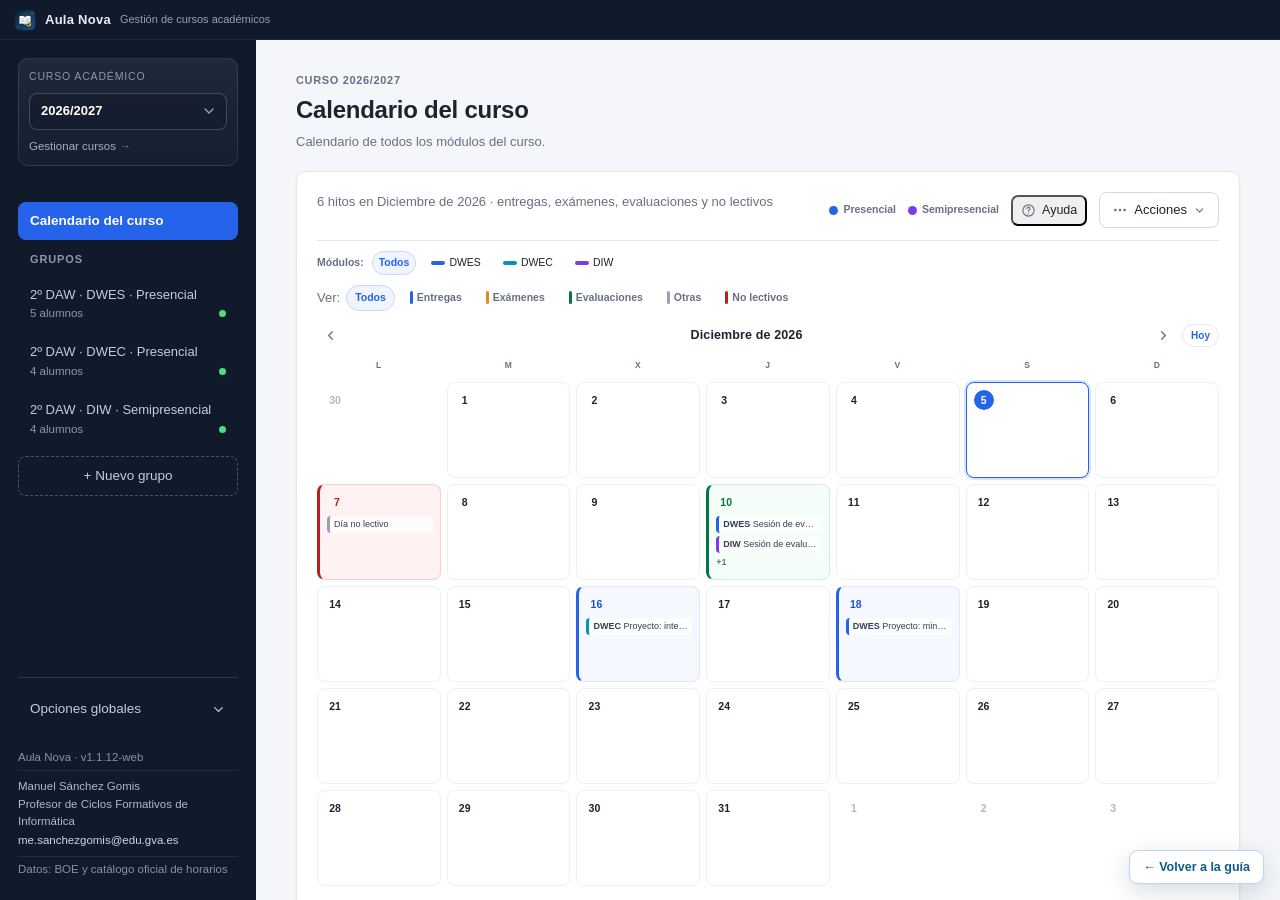
==== commit 77abfbcc: "docs: actualizar web y demo" ====
--- a/demo/index.html
+++ b/demo/index.html
@@ -8,8 +8,8 @@
       http-equiv="Content-Security-Policy"
       content="default-src 'self'; script-src 'self'; style-src 'self' 'unsafe-inline'; img-src 'self' data:; frame-src 'self' normativa:;"
     />
-    <script type="module" crossorigin src="./assets/index-Fdo4gkvr.js"></script>
-    <link rel="stylesheet" crossorigin href="./assets/index-D-d1rzbg.css">
+    <script type="module" crossorigin src="./assets/index-BzGlS91p.js"></script>
+    <link rel="stylesheet" crossorigin href="./assets/index-B-g2NpqB.css">
   </head>
 
   <body>
--- a/demo/assets/index-B-g2NpqB.css
+++ b/demo/assets/index-B-g2NpqB.css
@@ -0,0 +1 @@
+:root{--fondo: #f4f6f9;--panel: #ffffff;--borde: #e3e7ee;--borde-fuerte: #d3d9e3;--texto: #1c2430;--tenue: #667085;--acento: #2563eb;--acento-suave: #eff4ff;--error: #b42318;--ok: #067647;--ok-suave: #ecfdf3;--ambar: #b54708;--ambar-suave: #fffaeb;--radio: 10px;--radio-sm: 8px;--sombra: 0 1px 3px rgba(16, 24, 40, .06), 0 1px 2px rgba(16, 24, 40, .04)}*{box-sizing:border-box}html,body,#app{height:100%;margin:0}body{font-family:-apple-system,BlinkMacSystemFont,Segoe UI,Roboto,Helvetica Neue,Arial,sans-serif;font-size:14px;line-height:1.5;color:var(--texto);background:var(--fondo);-webkit-font-smoothing:antialiased}.app{display:grid;grid-template-columns:256px 1fr;grid-template-rows:40px minmax(0,1fr);height:100%}.lateral{grid-column:1;grid-row:2;display:flex;flex-direction:column;gap:20px;min-height:0;padding:18px 18px 22px;background:#101a2b;color:#e8edf6;overflow-y:auto}.marca{margin:0;font-size:17px;font-weight:700;letter-spacing:.02em}.marca__sub{margin:2px 0 0;font-size:11px;font-weight:500;color:#8ea3bb;letter-spacing:.04em;text-transform:uppercase}.menu{display:flex;flex-direction:column;gap:3px;flex:1}.menu__titulo{padding:0 12px 6px;font-size:11px;font-weight:600;letter-spacing:.08em;text-transform:uppercase;color:#8b99ad}.menu__vacio{margin:0;padding:4px 12px;font-size:12px;color:#8b99ad}.menu__curso{display:flex;flex-direction:column;gap:8px;margin-bottom:16px;padding:10px;border:1px solid rgba(255,255,255,.1);border-radius:10px;background:linear-gradient(180deg,#fff1,#ffffff06)}.menu__curso label{font-size:10.5px;text-transform:uppercase;letter-spacing:.08em;color:#8b99ad}.menu__curso-select{position:relative}.menu__curso select{-webkit-appearance:none;appearance:none;width:100%;padding:9px 34px 9px 11px;border:1px solid rgba(255,255,255,.2);border-radius:8px;background:#0f172a61;color:#fff;font:inherit;font-size:13px;font-weight:550;line-height:1.3;cursor:pointer;text-overflow:ellipsis;transition:border-color .15s ease,background .15s ease,box-shadow .15s ease}.menu__curso select:hover{border-color:#ffffff5c;background:#0f172a8c}.menu__curso select:focus-visible{outline:none;border-color:#60a5fa;box-shadow:0 0 0 3px #60a5fa38}.menu__curso select:disabled{opacity:.55;cursor:wait}.menu__curso select option{background:#fff;color:var(--texto);font-weight:400}.menu__curso-flecha{position:absolute;top:50%;right:10px;width:16px;height:16px;color:#93a4bd;pointer-events:none;transform:translateY(-50%)}.menu__curso-enlace{display:inline-flex;align-items:center;gap:4px;font-size:11.5px;color:#9fb0c8;text-decoration:none}.menu__curso-enlace:after{content:"→";font-size:11px;opacity:.7}.menu__curso-enlace:hover{color:#fff;text-decoration:underline}.menu__grupo{display:flex;flex-direction:column;gap:2px;padding:9px 12px;border-radius:var(--radio-sm);color:#c3cddd;text-decoration:none}.menu__grupo:hover{background:#ffffff12;color:#fff}.menu__grupo.router-link-active,.menu__grupo--activo{background:var(--acento);color:#fff}.menu__grupo-nombre{font-size:13px;line-height:1.35}.menu__grupo-meta{display:flex;align-items:center;justify-content:space-between;gap:8px;font-size:11.5px;color:#8b99ad}.menu__grupo.router-link-active .menu__grupo-meta,.menu__grupo--activo .menu__grupo-meta{color:#dbe7ff}.punto{width:7px;height:7px;border-radius:50%;display:inline-block;flex:0 0 auto}.punto--ok{background:#4ade80}.punto--falta{background:#fbbf24}.menu__enlace--accion{margin-top:6px;border:1px dashed rgba(255,255,255,.25);text-align:center}.menu--pie{flex:0 0 auto;gap:2px;padding-top:12px;border-top:1px solid rgba(255,255,255,.12)}.menu__enlace--boton{width:100%;border:0;background:none;font:inherit;text-align:left;cursor:pointer}.menu-global{position:relative}.menu-global__boton{display:flex;align-items:center;justify-content:space-between;gap:8px;list-style:none;cursor:pointer}.menu-global__boton::-webkit-details-marker{display:none}.menu-global__boton svg{width:15px;height:15px;transition:transform .15s ease}.menu-global[open] .menu-global__boton svg{transform:rotate(180deg)}.menu-global__panel{display:flex;flex-direction:column;gap:2px;margin-bottom:6px;padding:5px;border:1px solid rgba(255,255,255,.14);border-radius:9px;background:#1b2a41;box-shadow:0 12px 28px -18px #000000b3}.menu-global__panel .menu__enlace{font-size:12.5px}.menu__enlace--peligro{color:#fda29b}.menu__enlace--peligro:hover{color:#fff;background:#f044382e}.menu__enlace{padding:9px 12px;border-radius:var(--radio-sm);color:#c3cddd;text-decoration:none;font-size:13.5px}.menu__enlace:hover{background:#ffffff12;color:#fff}.menu__enlace.router-link-active{background:var(--acento);color:#fff;font-weight:600}.pie{display:flex;flex-direction:column;gap:4px;font-size:11.5px;color:#8494a8}.pie__autor{display:flex;flex-direction:column;gap:1px;padding:7px 0;border-top:1px solid rgba(255,255,255,.08);border-bottom:1px solid rgba(255,255,255,.08);color:#a9bbcf}.pie__autor a{color:#c9d8e8;text-decoration:none}.pie__autor a:hover{color:#fff;text-decoration:underline}.contenido{grid-column:2;grid-row:2;min-height:0;overflow-y:auto;padding:32px 40px 64px}.vista{max-width:1080px}.vista--ancha{max-width:none}.vista__cabecera{margin-bottom:20px}.vista__cabecera h2{margin:0 0 4px;font-size:24px;font-weight:650;letter-spacing:-.01em}.seccion__cabecera{display:flex;align-items:flex-start;justify-content:space-between;gap:16px;flex-wrap:wrap;margin-bottom:14px}.seccion__cabecera h3{margin:0 0 2px;font-size:17px;font-weight:650;letter-spacing:-.01em}.seccion__cabecera .tenue{font-size:12.5px}.tarjeta{background:var(--panel);border:1px solid var(--borde);border-radius:var(--radio);box-shadow:var(--sombra);padding:22px 24px;margin-bottom:20px}.tarjeta>h3,.tarjeta>.cabecera-criterios>h3{margin:0 0 4px;font-size:16px;font-weight:650}.tarjeta>h3+.tenue{margin-top:0}.tenue{color:var(--tenue);margin:0;font-size:13px}.etiqueta{font-size:12px;color:var(--tenue)}.monospace{font-family:ui-monospace,SFMono-Regular,Menlo,monospace;font-size:12.5px}.boton{display:inline-flex;align-items:center;justify-content:center;font:inherit;font-size:13.5px;font-weight:500;height:36px;padding:0 14px;border-radius:var(--radio-sm);border:1px solid var(--borde-fuerte);background:#fff;color:var(--texto);text-align:center;text-decoration:none;cursor:pointer;white-space:nowrap;transition:background .12s ease,border-color .12s ease}.boton:hover{border-color:#a9b4c4;background:#fafbfc}.boton--principal{background:var(--acento);border-color:var(--acento);color:#fff;font-weight:600}.boton--principal:hover{background:#1d4fd8;border-color:#1d4fd8}.boton--peligro{color:var(--error)}.boton--peligro:hover{border-color:#f0b4ae;background:#fef3f2}.boton--sutil{border-style:dashed;color:var(--tenue)}.boton--sutil:hover{color:var(--acento);border-color:var(--acento);background:var(--acento-suave)}.boton:disabled{opacity:.45;cursor:not-allowed}.barra{display:flex;align-items:center;gap:10px;flex-wrap:wrap;margin-bottom:18px}.barra__espacio{flex:1}.barra--separada{margin-top:14px}.formulario{display:grid;grid-template-columns:repeat(auto-fit,minmax(220px,1fr));gap:16px}.campo{display:flex;flex-direction:column;gap:6px;min-width:0}.campo>label{font-size:12.5px;font-weight:500;color:#475467}.campo--ancho{grid-column:1 / -1}.grupo__dias-semana{display:grid;grid-template-columns:repeat(7,minmax(0,1fr));gap:8px;max-width:560px}.grupo__dia-semana{display:flex;flex-direction:column;gap:4px;align-items:stretch;font-size:12px;font-weight:600;color:var(--tenue);text-align:center}.grupo__dia-semana input{width:100%;padding:7px 4px;text-align:center;font-variant-numeric:tabular-nums}.presentacion__datos{margin-bottom:14px}.presentacion__datos .formulario{margin-top:10px}.presentacion__editor{margin-bottom:14px}.presentacion__editor summary{display:flex;align-items:baseline;gap:8px;flex-wrap:wrap;font-weight:650;cursor:pointer}.presentacion__editor summary .tenue{font-weight:400}.presentacion__marcadores{display:flex;flex-wrap:wrap;align-items:center;gap:5px;margin-top:12px}.presentacion__marcadores code{padding:2px 6px;color:var(--texto);font-size:10.5px;background:#f2f4f7;border-radius:5px}.presentacion__ayuda{margin:8px 0;font-size:11.5px}.presentacion__ayuda code{padding:1px 4px;background:#f2f4f7;border-radius:4px}.presentacion__plantilla-acciones{margin:10px 0 0}.presentacion__plantilla{width:100%;min-height:340px;margin-top:8px;padding:12px;font-size:11.5px;line-height:1.5;background:#fbfcfe;border:1px solid var(--borde);border-radius:8px;resize:vertical}.presentacion__preview{overflow:hidden;background:#eef2f7;border:1px solid var(--borde);border-radius:12px;box-shadow:var(--sombra)}.presentacion__preview iframe{display:block;width:100%;height:82vh;min-height:620px;background:#f4f6f9;border:0}.horario__resumen{display:flex;align-items:center;gap:7px;flex-wrap:wrap}.horario-semanal-scroll{overflow-x:auto;padding:2px 0 6px}.horario-semanal{display:grid;grid-template-columns:92px repeat(var(--dias, 7),minmax(84px,1fr));gap:5px;min-width:640px;margin-top:8px}.horario-semanal--compacto{grid-template-columns:78px repeat(var(--dias, 7),minmax(42px,1fr));min-width:0}.horario-semanal__cabecera{padding:4px 6px;color:var(--tenue);font-size:11px;font-weight:600;text-align:center}.horario-semanal__dia{display:flex;flex-direction:column;align-items:center;justify-content:center;gap:1px;min-height:44px;padding:5px 4px;color:var(--tenue);font-size:11px;font-weight:650;text-align:center;background:#f8fafc;border:1px solid #eef1f5;border-radius:8px}.horario-semanal__dia small{color:var(--acento);font-size:8px;font-weight:700;letter-spacing:.08em;text-transform:uppercase}.horario-semanal__hora{display:flex;align-items:center;padding:0 4px;color:var(--tenue);font-size:10px;font-variant-numeric:tabular-nums;white-space:nowrap}.horario-semanal__hora.horario-semanal__cabecera{min-height:44px;justify-content:flex-start;padding-left:8px;color:var(--tenue);font-size:9px;font-weight:700;letter-spacing:.08em;text-transform:uppercase}.horario-semanal__celda{display:flex;align-items:center;justify-content:center;min-height:38px;padding:4px 6px;overflow:hidden;color:transparent;font-size:10px;font-weight:600;line-height:1.15;text-align:center;background:#fff;border:1px solid #eef1f5;border-radius:8px;cursor:pointer;transition:background .12s ease,border-color .12s ease,box-shadow .12s ease}.horario-semanal__celda--libre{background:#fbfcfe;border-color:#f0f3f7}.horario-semanal__celda--lectura{cursor:default}.horario-semanal__celda--lectura:hover{border-color:#cfd8e3}.horario-semanal__celda--sesion,.horario-semanal__celda--lectura.horario-semanal__celda--sesion:hover{color:#fff;background:linear-gradient(180deg,#3b82f6,#2563eb);border-color:#2563eb;box-shadow:0 1px 2px #2563eb38}.horario-semanal__celda--colectiva,.horario-semanal__celda--lectura.horario-semanal__celda--colectiva:hover{color:#05603a;background:#d1fadf;border-color:#6ce9a6}.horario-semanal__celda--individual,.horario-semanal__celda--lectura.horario-semanal__celda--individual:hover{color:#93370d;background:#fef0c7;border-color:#fec84b}.horario-semanal__celda--hoy{background:#f4f8ff;border-color:#dbe7ff}.horario-semanal__celda--hoy.horario-semanal__celda--sesion{background:linear-gradient(180deg,#3b82f6,#2563eb);border-color:#2563eb;box-shadow:0 0 0 2px #bfdbfe}.horario-semanal__celda--hoy.horario-semanal__celda--colectiva{background:#d1fadf;border-color:#6ce9a6}.horario-semanal__celda--hoy.horario-semanal__celda--individual{background:#fef0c7;border-color:#fec84b}.horario-semanal__cabecera--hoy{color:#fff;background:var(--acento);border-color:var(--acento)}.horario-semanal__cabecera--hoy small{color:#dbeafe}.horario-semanal__recreo{grid-column:1 / -1;padding:3px 10px;color:var(--tenue);font-size:9px;font-weight:600;letter-spacing:.06em;text-align:center;text-transform:uppercase;background:#f8fafc;border:1px dashed #dfe5ee;border-radius:999px}.horario-semanal__leyenda{display:flex;align-items:center;gap:7px;flex-wrap:wrap;margin-top:12px;padding-top:10px;color:var(--tenue);font-size:10px;border-top:1px solid #eef1f5}.horario-semanal__leyenda-item{display:inline-flex;align-items:center;gap:5px;padding:3px 8px;background:#fff;border:1px solid #eef1f5;border-radius:999px}.horario-semanal__muestra{display:inline-block;width:8px;height:8px;border:1px solid transparent;border-radius:2px}.horario-semanal__muestra--sesion{border-color:var(--acento);background:var(--acento)}.horario-semanal__muestra--colectiva{border-color:#6ce9a6;background:#d1fadf}.horario-semanal__muestra--individual{border-color:#fec84b;background:#fef0c7}.horario-semanal__leyenda .tenue{font-size:10px}.horario-semanal__pie{display:flex;align-items:center;justify-content:space-between;gap:10px;flex-wrap:wrap;margin-top:7px}.grupo__tutorias{display:grid;grid-template-columns:repeat(2,minmax(0,1fr));gap:10px}.grupo__tutoria{display:flex;flex-direction:column;gap:8px;padding:10px;border:1px solid var(--borde);border-radius:8px;background:#fbfcfe}.grupo__tutoria h4{margin:0;font-size:12px;color:var(--texto)}.grupo__tutoria-tipo{display:flex;flex-direction:column;gap:5px}.grupo__tutoria-etiqueta{font-size:11px;font-weight:600;color:var(--tenue)}.grupo__tutoria-fila{display:grid;grid-template-columns:minmax(0,1fr) 28px;gap:4px;align-items:center}.grupo__tutoria-fila input{width:100%;padding:5px 7px;font-size:12px}.grupo__tutoria-quitar{padding:2px 6px;line-height:1.2}.grupo__tutoria-agregar{align-self:flex-start;padding:3px 7px;font-size:11px}.grupo__tutorias-resumen{display:block;margin-top:4px;color:var(--tenue);font-size:11px;font-weight:400;line-height:1.35}@media(max-width:900px){.grupo__tutorias{grid-template-columns:repeat(2,minmax(0,1fr))}}@media(max-width:700px){.grupo__dias-semana{grid-template-columns:repeat(4,minmax(0,1fr))}}@media(max-width:560px){.grupo__tutorias{grid-template-columns:1fr}}.campo__etiqueta{font-size:12.5px;font-weight:500;color:#475467}.previsualizacion{margin:0;padding:12px 14px;border:1px dashed var(--borde-fuerte);border-radius:var(--radio-sm);background:#fbfcfd;font-size:15px;font-weight:600}input,select,textarea{font:inherit;font-size:14px;color:inherit;background:#fff;border:1px solid var(--borde-fuerte);border-radius:var(--radio-sm);padding:8px 11px;transition:border-color .12s ease,box-shadow .12s ease}input:hover,select:hover,textarea:hover{border-color:#b9c2cf}input:focus,select:focus,textarea:focus{outline:none;border-color:var(--acento);box-shadow:0 0 0 3px #2563eb26}input:focus-visible,select:focus-visible,textarea:focus-visible,button:focus-visible,summary:focus-visible,a:focus-visible{outline:2px solid var(--acento);outline-offset:2px}.campo textarea{width:100%;resize:vertical;line-height:1.5}.selector{display:inline-flex;align-items:center;gap:8px;font-size:13px}.pestanas{display:flex;gap:4px;border-bottom:1px solid var(--borde);margin-bottom:24px}.pestana{font:inherit;font-size:13.5px;font-weight:500;color:var(--tenue);background:none;border:0;border-bottom:2px solid transparent;padding:10px 14px;margin-bottom:-1px;cursor:pointer;border-radius:0}.pestana:hover{color:var(--texto)}.pestana[aria-selected=true]{color:var(--acento);border-bottom-color:var(--acento);font-weight:600}.columnas{display:grid;grid-template-columns:repeat(2,minmax(0,1fr));gap:20px;align-items:start}.tabla-scroll{overflow-x:auto}@media(max-width:1200px){.contenido{padding:28px 28px 56px}}@media(max-width:1080px){.app{grid-template-columns:216px 1fr}.contenido{padding:24px 20px 48px}.columnas{grid-template-columns:minmax(0,1fr)}.vista__cabecera h2{font-size:20px}}@media(max-width:940px){.app{grid-template-columns:188px 1fr}.lateral{padding:18px 12px}.contenido{padding:18px 14px 40px}.tarjeta{padding:18px 16px}.formulario,.datos{grid-template-columns:minmax(0,1fr)}.cabecera-criterios{align-items:flex-start}.modal__fondo{padding:12px}.fila-peso{grid-template-columns:minmax(0,1fr) 88px 32px}.fila-peso--avaluacion{grid-template-columns:76px minmax(0,1fr) 88px 32px}.ocultar-estrecho{display:none}}.columna{display:flex;flex-direction:column;gap:20px;min-width:0}.lista-pesos{display:flex;flex-direction:column;margin-top:14px}.fila-peso{display:grid;grid-template-columns:minmax(0,1fr) 104px 34px;gap:10px;align-items:center;padding:7px 0;border-bottom:1px solid #f0f2f6}.fila-peso:last-child{border-bottom:0}.fila-peso--avaluacion{grid-template-columns:92px minmax(0,1fr) 104px 34px}.fila-peso--cabecera{padding:0 0 6px;border-bottom:1px solid var(--borde)}.fila-peso--cabecera span{font-size:11.5px;font-weight:600;color:var(--tenue);letter-spacing:.02em}.fila-peso--cabecera .num{text-align:right}.entrada-peso{display:flex;align-items:center;gap:7px;justify-content:flex-end}.entrada-peso input{width:72px;text-align:right;font-variant-numeric:tabular-nums}.entrada-peso span{color:var(--tenue);font-size:13px}.icono-boton{width:32px;height:32px;display:inline-flex;align-items:center;justify-content:center;border:1px solid transparent;border-radius:var(--radio-sm);background:none;cursor:pointer;color:#98a2b3;font-size:15px;line-height:1;padding:0}.icono-boton:hover{background:#fef3f2;border-color:#f0b4ae;color:var(--error)}.formula{display:flex;flex-direction:column;gap:10px;background:#f8fafc;border:1px solid var(--borde);border-radius:var(--radio-sm);padding:16px 18px;margin-top:14px}.formula__linea{display:flex;flex-direction:column;gap:2px;margin:0}.formula__etiqueta{font-size:11.5px;font-weight:600;color:var(--tenue);letter-spacing:.02em}.formula__valor{font-size:14px;font-weight:600;color:var(--texto)}.cabecera-criterios{display:flex;align-items:flex-end;justify-content:space-between;gap:16px;flex-wrap:wrap;margin-bottom:20px}.cabecera-criterios__titulo{display:flex;flex-direction:column;gap:2px;min-width:0}.cabecera-criterios__titulo h3{margin:0;font-size:17px;font-weight:650;letter-spacing:-.01em}.cabecera-criterios__acciones{display:flex;align-items:center;gap:10px;flex-wrap:wrap;margin-left:auto}.tarjeta .cabecera-criterios{align-items:center;margin-bottom:12px}.tarjeta .cabecera-criterios h3{margin:0;font-size:17px;font-weight:650;letter-spacing:-.01em}.tarjeta .cabecera-criterios .tenue{flex:1;min-width:120px}.lista-requisitos{display:flex;flex-direction:column}.fila-requisito{display:grid;grid-template-columns:minmax(0,1fr) 92px 34px;gap:10px;align-items:center;padding:10px 0;border-bottom:1px solid #f0f2f6}.fila-requisito:last-child{border-bottom:0}.fila-requisito--cabecera{padding:0 0 6px;border-bottom:1px solid var(--borde)}.fila-requisito--cabecera span{font-size:11.5px;font-weight:600;color:var(--tenue);letter-spacing:.02em}.fila-requisito--cabecera .num{text-align:right}.fila-requisito__texto{display:flex;flex-direction:column;gap:4px;min-width:0}.requisito-cabecera{display:flex;align-items:center;gap:8px}.requisito-cabecera .requisito-nombre{flex:1;min-width:0}.requisito-pie{display:flex;align-items:center;gap:8px}.requisito-pie .requisito-descripcion{flex:1;min-width:0}.requisito-nombre{font-weight:500}.requisito-descripcion{font-size:12.5px;color:var(--tenue);padding:6px 10px}.fila-requisito input[type=number]{text-align:right;font-variant-numeric:tabular-nums}.chip{display:inline-flex;align-items:center;gap:4px;font-size:12px;font-weight:500;padding:3px 9px;border-radius:999px;background:#f2f4f7;color:#475467;border:1px solid transparent;white-space:nowrap}.chip--activo{background:var(--acento);color:#fff}.tabla td .chip+.chip,.tabla td strong+.chip{margin-left:6px}.chip--aviso{background:var(--ambar-suave);color:var(--ambar);border-color:#f2d9a4}.chip--ok{background:var(--ok-suave);color:var(--ok);border-color:#b7e4c7}.chips{display:flex;flex-wrap:wrap;gap:6px}.aviso{padding:11px 14px;border-radius:var(--radio-sm);margin-bottom:16px;font-size:13.5px}.aviso--error{background:#fef3f2;color:var(--error);border:1px solid #fecdca}.aviso--ok{background:var(--ok-suave);color:var(--ok);border:1px solid #b7e4c7}.aviso--aviso{display:flex;align-items:center;justify-content:space-between;gap:10px;flex-wrap:wrap;background:var(--ambar-suave);color:var(--ambar);border:1px solid #f2d9a4;margin:0}.vacio{padding:24px;text-align:center;color:var(--tenue);border:1px dashed var(--borde-fuerte);border-radius:var(--radio);background:#fbfcfd;max-width:640px;margin:0 auto;font-size:13.5px}.tabla{width:100%;border-collapse:collapse;font-size:13.5px}.tabla th,.tabla td{padding:14px 16px;text-align:left;border-bottom:1px solid #eef1f5;vertical-align:middle}.tabla th{font-size:11.5px;font-weight:600;text-transform:none;letter-spacing:.02em;color:var(--tenue);background:#fafbfc;border-bottom:1px solid var(--borde)}.tabla tbody tr:last-child td{border-bottom:0}.tabla tbody tr:hover td{background:#fafbfc}.fila-seleccionable{cursor:pointer}.fila-seleccionable td{transition:background .12s ease}.fila--activa td,.fila--activa:hover td{background:var(--acento-suave)}.tabla .num{text-align:right;font-variant-numeric:tabular-nums}.tabla .acciones{text-align:right;white-space:nowrap}.tabla .acciones .boton{height:30px;padding:0 10px;font-size:12.5px;margin-left:6px}.nota-vacia{color:#b0b8c4}.nota-aprobado{color:var(--ok);font-weight:600}.nota-suspendido{color:var(--error);font-weight:600}.nota-parcial{color:var(--ambar)}.grupo__nombre{font-weight:600}.grupo__enlace{display:inline-block;color:inherit;text-decoration:none}.grupo__enlace:hover{color:var(--acento);text-decoration:underline}.grupo__estado{display:block;margin-top:3px;font-size:11.5px;font-weight:500}.grupo__estado--ok{color:var(--ok)}.grupo__estado--falta{color:var(--ambar)}.con-tooltip{position:relative;display:inline-flex;cursor:help}.con-tooltip:focus-visible{outline:2px solid var(--acento);outline-offset:2px}.tarjeta--tabla{padding:6px 0}.tarjeta--tabla .tabla th:first-child,.tarjeta--tabla .tabla td:first-child{padding-left:28px}.tarjeta--tabla .tabla th:last-child,.tarjeta--tabla .tabla td:last-child{padding-right:24px}.tarjeta--tabla .tabla th.acciones,.tarjeta--tabla .tabla td.acciones{position:sticky;right:0;z-index:1;background:var(--panel);box-shadow:-10px 0 14px -12px #10182859}.tarjeta--tabla .tabla th.acciones,.tarjeta--tabla .tabla tbody tr:hover td.acciones{background:#fafbfc}.menu-acciones{position:relative;display:inline-flex}.menu-acciones__popover{position:fixed;z-index:120;min-width:210px;padding:5px;border:1px solid var(--borde);border-radius:10px;background:var(--panel);box-shadow:0 12px 30px #1018282e}.menu-acciones__item{display:flex;align-items:center;gap:9px;width:100%;padding:7px 9px;border:0;border-radius:6px;background:transparent;color:var(--texto);font:inherit;font-size:12.5px;text-align:left;cursor:pointer}.menu-acciones__icono{flex:0 0 auto;width:15px;height:15px;opacity:.75}.menu-acciones__item:hover:not(:disabled) .menu-acciones__icono{opacity:1}.menu-acciones__item:hover:not(:disabled){background:var(--acento-suave);color:var(--acento)}.menu-acciones__item--peligro{color:var(--error)}.menu-acciones__item--peligro:hover:not(:disabled){background:#fef3f2;color:var(--error)}.menu-acciones__item:disabled{opacity:.4;cursor:not-allowed}.calificaciones__contacto{display:flex;align-items:center;gap:6px;flex-wrap:wrap}.boton-copiar{display:inline-flex;align-items:center;gap:4px;padding:0;border:0;background:transparent;color:var(--acento);font:inherit;font-size:11.5px;font-weight:550;cursor:pointer}.boton-copiar:hover{text-decoration:underline}.boton-copiar svg{width:13px;height:13px}.alumno__email{display:inline-flex;align-items:center;gap:3px}.alumno__enlace{padding:0;border:0;background:none;color:var(--texto);font:inherit;font-weight:650;text-align:left;cursor:pointer}.alumno__enlace:hover{color:var(--acento);text-decoration:underline}.alumno__enlace:focus-visible{outline:2px solid var(--acento);outline-offset:2px;border-radius:3px}.alumno__meta{display:block;margin-top:3px;font-size:11.5px;color:var(--tenue)}.alumnado__resumen{display:grid;grid-template-columns:repeat(4,minmax(0,1fr));gap:12px;margin:0 0 16px}.alumnado__stat{position:relative;display:flex;flex-direction:column;gap:3px;padding:14px 16px;overflow:hidden}.alumnado__stat>.tenue{color:var(--tenue);font-size:12px;font-weight:600}.alumnado__stat:before{content:"";position:absolute;top:0;left:0;width:100%;height:3px;background:var(--acento)}.alumnado__stat--ok:before{background:var(--ok)}.alumnado__stat--muted:before{background:#98a2b3}.alumnado__stat--aviso:before{background:var(--ambar)}.alumnado__stat strong{font-size:22px;line-height:1.15;font-weight:650}.alumnado-tabla__alumno{display:flex;align-items:center;gap:10px}.alumnado__avatar{display:grid;flex:0 0 auto;place-items:center;width:34px;height:34px;border-radius:10px;background:var(--acento-suave);color:var(--acento);font-size:11.5px;font-weight:700}.alumnado__identidad{min-width:0}.alumnado__email{color:var(--texto);text-decoration:none}.alumnado__email:hover{color:var(--acento);text-decoration:underline}.alumnado-tabla th:nth-child(1){width:48%}.alumnado-tabla th:nth-child(2){width:32%}.alumnado-tabla th:nth-child(3){width:12%}.formacion__cabecera{display:flex;align-items:flex-start;justify-content:space-between;gap:20px;flex-wrap:wrap;margin-bottom:20px}.formacion__cabecera h2{margin:0 0 4px;font-size:24px;font-weight:650;letter-spacing:-.01em}.formacion__resumen{display:grid;grid-template-columns:repeat(auto-fit,minmax(180px,1fr));gap:14px;margin-bottom:18px}.formacion__resumen .tarjeta{position:relative;display:flex;flex-direction:column;gap:3px;padding:14px 16px;overflow:hidden}.formacion__resumen .tarjeta:before{content:"";position:absolute;top:0;left:0;width:100%;height:3px;background:var(--acento)}.formacion__resumen .tarjeta:nth-child(2):before{background:var(--ok)}.formacion__resumen .tarjeta:nth-child(3):before{background:#d98a2b}.formacion__resumen .tarjeta>.tenue{font-size:12px;font-weight:600}.formacion__resumen strong{font-size:22px;font-weight:650}.formacion__layout{display:grid;grid-template-columns:minmax(0,1fr) 360px;gap:18px;align-items:start}.formacion__formulario{position:sticky;top:18px}.formacion__acciones{display:flex;flex-direction:column;gap:8px;grid-column:1 / -1}.formacion__acciones .boton{width:100%;justify-content:center;text-align:center}@media(max-width:1100px){.formacion__layout{grid-template-columns:1fr}.formacion__formulario{position:static}}.form-inline{margin-bottom:18px;border-left:3px solid var(--acento)}.form-inline__acciones{display:flex;align-items:center;gap:8px;flex-wrap:wrap}.form-inline .formulario{margin-top:4px}.select-button{display:inline-flex;overflow:hidden;border:1px solid var(--borde-fuerte);border-radius:var(--radio-sm);background:var(--panel)}.select-button__item{border:0;border-right:1px solid var(--borde);padding:7px 11px;background:transparent;color:var(--texto);font:inherit;font-size:12.5px;cursor:pointer;transition:background .15s ease,color .15s ease}.select-button__item:last-child{border-right:0}.select-button__item:hover{background:#f2f4f7}.select-button__item--activo{background:var(--acento);color:#fff}.select-button__item--activo:hover{background:var(--acento)}.select-button--compacto .select-button__item{padding:5px 9px;font-size:12px}.entrega__buscador{flex:1 1 190px;max-width:280px}.entrega__buscador input{width:100%;padding:7px 10px;font-size:12.5px}.entrega__resumen{display:flex;flex-wrap:wrap;align-items:baseline;gap:0;margin:4px 0 16px;padding:11px 14px;border:1px solid var(--borde);border-radius:var(--radio-sm);background:#f8fafc}.entrega__resumen-item{display:flex;align-items:baseline;gap:6px;padding:0 16px;border-right:1px solid var(--borde)}.entrega__resumen-item:first-child{padding-left:0}.entrega__resumen-item:last-child{padding-right:0;border-right:0}.entrega__resumen-valor{font-size:16px;font-weight:700;font-variant-numeric:tabular-nums}.entrega__resumen-etiqueta{font-size:12px;color:var(--tenue)}.entrega__resumen-item--aviso .entrega__resumen-valor{color:var(--ambar)}.entrega__vacio-accion{margin-top:12px}.entregas-lista{display:flex;flex-direction:column;gap:16px;margin-top:14px}.entregas-grupo{overflow:hidden;border:1px solid var(--borde);border-radius:10px;background:#fff}.entregas-grupo__cabecera{display:flex;align-items:center;justify-content:space-between;gap:12px;flex-wrap:wrap;padding:12px 16px;border-bottom:1px solid var(--borde);background:#f8fafc}.entregas-grupo__titulo{display:flex;align-items:baseline;gap:10px;flex-wrap:wrap}.entregas-grupo__titulo h4{margin:0;font-size:13px;font-weight:650}.entregas-grupo__grid{display:grid;grid-template-columns:repeat(auto-fill,minmax(340px,1fr));gap:12px;padding:14px}.entrega-card{display:flex;flex-direction:column;gap:10px;min-width:0;padding:15px;border:1px solid var(--borde);border-radius:9px;background:#fff;transition:border-color .12s ease,box-shadow .12s ease}.entrega-card:hover{border-color:#cbd5e1;box-shadow:0 6px 18px -12px #10182847}.entrega-card__cabecera{display:flex;align-items:flex-start;justify-content:space-between;gap:10px}.entrega-card__titulo{display:flex;flex-direction:column;gap:6px;min-width:0}.entrega-card__titulo .entrega__enlace{font-size:14px;line-height:1.35}.entrega-card__chips,.entrega-card__extra{display:flex;align-items:center;gap:6px;flex-wrap:wrap}.entrega-card__descripcion{display:-webkit-box;margin:0;overflow:hidden;color:var(--tenue);font-size:12.5px;line-height:1.45;-webkit-box-orient:vertical;-webkit-line-clamp:3}.entrega-card__meta{display:flex;align-items:center;justify-content:space-between;gap:10px;flex-wrap:wrap}.entrega-card__fecha{display:inline-flex;align-items:center;gap:6px;color:var(--tenue);font-size:12px;font-variant-numeric:tabular-nums}.entrega-card__pie{display:flex;align-items:flex-end;justify-content:space-between;gap:14px;flex-wrap:wrap;padding-top:10px;border-top:1px dashed var(--borde)}.entrega-card__registros{display:flex;flex:1 1 150px;flex-direction:column;gap:4px;min-width:0}.entrega-card__registros-texto{display:flex;align-items:baseline;justify-content:space-between;gap:8px;font-size:12px}.entrega-card__registros .entrega__progreso{width:100%}@media(max-width:700px){.entregas-grupo__grid{grid-template-columns:1fr}}.entregas-tabla th:nth-child(1){width:46%}.entregas-tabla th:nth-child(2){width:16%}.entregas-tabla th:nth-child(3){width:16%}.entregas-tabla th:nth-child(4){width:12%}.ficha-preview{overflow:hidden;background:#fff}.ficha-preview iframe{display:block;width:100%;height:82vh;min-height:620px;background:#fff;border:0}.ficha-modal{position:fixed;z-index:80;inset:0;display:grid;place-items:center;padding:24px;background:#0f172a8c}.ficha-modal__panel{display:flex;flex-direction:column;width:min(1120px,100%);height:min(88vh,900px);overflow:hidden;background:#fff;border-radius:12px;box-shadow:0 24px 60px #0f172a47}.ficha-modal__cabecera{display:flex;align-items:center;justify-content:space-between;gap:16px;flex-wrap:wrap;padding:12px 16px;border-bottom:1px solid var(--borde)}.ficha-modal__cabecera strong{display:block}.ficha-modal__cabecera .tenue{display:block;font-size:11.5px}.ficha-modal__acciones{display:flex;align-items:center;gap:6px;flex-wrap:wrap}.ficha-modal__panel iframe{flex:1;width:100%;background:#f4f6f9;border:0}.entregas-tabla__grupo td{padding:11px 16px;background:#f8fafc;border-top:1px solid var(--borde);border-bottom:1px solid var(--borde)}.entregas-tabla tbody:first-of-type .entregas-tabla__grupo td{border-top:0}.entregas-tabla__grupo-contenido{display:flex;align-items:baseline;justify-content:space-between;gap:12px}.entregas-tabla__grupo-nombre{font-size:13px;font-weight:650}.entregas-tabla__entrega{max-width:520px}.entregas-tabla__fila{display:flex;align-items:flex-start;gap:10px}.entregas-tabla__marca{display:grid;flex:0 0 auto;place-items:center;width:32px;height:32px;margin-top:1px;border-radius:9px;background:var(--acento-suave);color:var(--acento);font-size:12px;font-weight:700}.entregas-tabla__marca--examen{background:#fef3f2;color:#b42318}.entregas-tabla__marca--proyecto{background:#ecfdf3;color:#067647}.entregas-tabla__marca--practica{background:#fffaeb;color:#b54708}.entregas-tabla__datos{min-width:0}.entregas-tabla__grupo td{border-left:3px solid var(--color-grupo, var(--acento))}.entrega__enlace{padding:0;border:0;background:none;color:var(--texto);font:inherit;font-weight:650;text-align:left;cursor:pointer}.entrega__enlace:hover{color:var(--acento);text-decoration:underline}.entrega__enlace:focus-visible{outline:2px solid var(--acento);outline-offset:2px;border-radius:3px}.entrega__descripcion{display:block;margin-top:3px;font-size:12.5px;color:var(--tenue)}.entrega__fecha{display:flex;flex-direction:column;align-items:flex-start;gap:5px;font-variant-numeric:tabular-nums}.entrega__registros{display:flex;flex-direction:column;align-items:flex-end;gap:5px}.entrega__registros-cifra{font-size:12.5px;font-variant-numeric:tabular-nums}.entrega__progreso{width:72px;height:4px;overflow:hidden;border-radius:999px;background:#e7ebf1}.entrega__progreso span{display:block;height:100%;border-radius:inherit;background:var(--acento)}.chip--peligro{background:#fef3f2;color:var(--error);border-color:#fecdca}.chip--proximo{background:var(--acento-suave);color:var(--acento);border-color:#c7d7fe}.tabla--compacta th,.tabla--compacta td{padding-top:6px;padding-bottom:6px}.entrega__pestanas{display:flex;align-items:center;gap:10px;flex-wrap:wrap;margin:4px 0 18px}.entrega__pestanas .pestanas{gap:8px;flex-wrap:wrap;margin:0;border-bottom:0}.entrega__pestanas .pestana{padding:7px 12px;margin:0;border:1px solid var(--borde);border-radius:999px;background:var(--panel);font-size:12.5px}.entrega__pestanas .pestana:hover{border-color:var(--borde-fuerte);background:#f7f9fc;color:var(--texto)}.entrega__pestanas .pestana[aria-selected=true]{border-color:var(--acento);background:var(--acento);color:#fff}.chip--enlace{font:inherit;font-size:inherit;cursor:pointer}.chip--enlace:hover{border-color:var(--acento);color:var(--acento)}.entrega__seccion+.entrega__seccion{margin-top:22px;padding-top:20px;border-top:1px solid var(--borde)}.entrega__seccion-cabecera{display:flex;align-items:flex-start;justify-content:space-between;gap:12px;margin-bottom:8px}.entrega__seccion-cabecera h4{margin:0 0 2px;font-size:15px;font-weight:650}.entrega__titulo{display:flex;align-items:center;gap:8px;flex-wrap:wrap}.entrega__meta{display:block;margin-top:4px;font-size:11.5px;color:var(--tenue)}.campo__ayuda{font-size:11.5px;color:var(--tenue)}.rubrica-archivo{display:flex;align-items:center;gap:10px;flex-wrap:wrap;margin-top:8px}.rubrica-archivo__actual{display:flex;align-items:center;gap:10px;flex-wrap:wrap;padding:8px 10px;border:1px solid var(--borde);border-radius:var(--radio-sm);background:#fbfcfd}.entrega-form__cabecera{display:flex;align-items:flex-start;justify-content:space-between;gap:20px;flex-wrap:wrap;margin-bottom:20px}.entrega-form__cabecera h2{margin:0 0 4px;font-size:24px;font-weight:650;letter-spacing:-.01em}.entrega-form__acciones-cabecera{display:flex;align-items:center;gap:8px;flex-wrap:wrap}.entrega-form__grid{display:grid;grid-template-columns:minmax(0,1fr) 330px;gap:18px;align-items:start}.entrega-form__principal,.entrega-form__lateral{display:flex;flex-direction:column;gap:18px;min-width:0}.entrega-form__lateral{position:sticky;top:18px}.entrega-form__seccion-cabecera{display:flex;align-items:flex-start;justify-content:space-between;gap:16px;margin-bottom:12px}.entrega-form__seccion-cabecera h3{margin:0 0 2px;font-size:17px;font-weight:650;letter-spacing:-.01em}.entrega-form__ce-contador{display:flex;align-items:center;gap:8px;flex-wrap:wrap}.entrega-form__seleccionados{display:flex;flex-wrap:wrap;gap:6px;margin-bottom:12px}.entrega-form__ce-chip{display:inline-flex;align-items:center;gap:3px;padding-right:4px}.entrega-form__quitar{border:0;background:transparent;color:inherit;font:inherit;font-size:14px;line-height:1;padding:0 3px;cursor:pointer}.entrega-form__quitar:hover{color:var(--error)}.entrega-form__buscador{margin-bottom:10px}.entrega-form__buscador input{width:100%}.entrega-form__ce-lista{max-height:420px;overflow-y:auto;padding:8px;border:1px solid var(--borde);border-radius:var(--radio-sm);background:#fbfcfd}.entrega-form__ra{padding:4px 0;border-bottom:1px solid var(--borde)}.entrega-form__ra:last-child{border-bottom:0}.entrega-form__ra summary{display:flex;align-items:center;gap:8px;padding:6px;cursor:pointer;list-style:none}.entrega-form__ra summary::-webkit-details-marker{display:none}.entrega-form__ra summary:before{content:"▸";color:var(--tenue);transition:transform .15s ease}.entrega-form__ra[open] summary:before{transform:rotate(90deg)}.entrega-form__ra-descripcion{flex:1;font-size:12.5px;line-height:1.4}.entrega-form__ra-cuerpo{padding:2px 8px 8px 22px}.entrega-form__ra-acciones{display:flex;gap:6px;margin-bottom:6px}.entrega-form__ce-fila{display:grid;grid-template-columns:22px 96px minmax(0,1fr);gap:8px;align-items:start;padding:5px 0;font-size:12.5px;line-height:1.4}.entrega-form__ce-fila input{margin-top:3px}.entrega-form__resultados{padding:4px}.entrega-form__resumen{display:flex;flex-direction:column;gap:8px;margin:12px 0 0}.entrega-form__resumen>div{display:flex;align-items:baseline;justify-content:space-between;gap:12px;padding-bottom:6px;border-bottom:1px dashed var(--borde)}.entrega-form__resumen>div:last-child{padding-bottom:0;border-bottom:0}.entrega-form__resumen dt{color:var(--tenue);font-size:12px}.entrega-form__resumen dd{margin:0;font-size:12.5px;font-weight:550;text-align:right}.entrega-form__acciones-lateral{display:flex;flex-direction:column;gap:8px}.entrega-form__acciones-lateral .boton{width:100%;justify-content:center;text-align:center}@media(max-width:1100px){.entrega-form__grid{grid-template-columns:1fr}.entrega-form__lateral{position:static}}.calificaciones__layout{display:grid;grid-template-columns:300px minmax(0,1fr);gap:18px;align-items:start;padding-bottom:76px}.calificaciones__alumnos{position:sticky;top:18px;max-height:calc(100vh - 160px);overflow-y:auto;padding:8px}.calificaciones__buscador{padding:4px 4px 10px}.calificaciones__buscador input{width:100%}.calificaciones__alumno{display:flex;flex-direction:column;align-items:flex-start;gap:3px;width:100%;padding:10px 10px 11px;border:0;border-bottom:1px solid var(--borde);border-radius:0;background:transparent;color:var(--texto);font:inherit;text-align:left;cursor:pointer}.calificaciones__alumno:last-child{border-bottom:0}.calificaciones__alumno:hover{background:#f7f9fc}.calificaciones__alumno--activo{border-radius:var(--radio-sm);background:var(--acento-suave);box-shadow:inset 3px 0 var(--acento)}.calificaciones__alumno-nombre{font-size:13px;font-weight:600}.calificaciones__alumno-meta{display:flex;justify-content:space-between;gap:8px;width:100%;font-size:11.5px;color:var(--tenue)}.calificaciones__estado{font-weight:550}.calificaciones__sin-resultados{padding:8px 10px}.calificaciones__detalle{display:flex;flex-direction:column;gap:14px;min-width:0}.calificaciones__detalle-cabecera{display:grid;grid-template-columns:minmax(0,1fr) auto;align-items:start;gap:8px 18px}.calificaciones__detalle-info{min-width:0}.calificaciones__detalle-cabecera h3{margin:0 0 2px;font-size:19px}.convocatorias__layout{display:grid;grid-template-columns:minmax(220px,280px) minmax(0,1fr);gap:18px;align-items:start}.convocatorias__layout--embebido{grid-template-columns:minmax(0,1fr)}.convocatorias__lista{position:sticky;top:18px;display:flex;flex-direction:column;gap:6px;padding:14px}.convocatorias__item{display:flex;flex-direction:column;align-items:flex-start;gap:2px;padding:9px 10px;color:var(--texto);font:inherit;text-align:left;background:transparent;border:1px solid transparent;border-radius:8px;cursor:pointer}.convocatorias__item:hover{background:#f7f9fc}.convocatorias__item--activa{background:var(--acento-suave);border-color:#c7d7fe}.convocatorias__item .tenue{font-size:11px;text-transform:capitalize}.convocatorias__principal{display:flex;flex-direction:column;gap:18px;min-width:0}.convocatorias__alumnos th,.convocatorias__alumnos td{vertical-align:middle}.convocatorias__celda{display:inline-flex;align-items:center;gap:5px}.convocatorias__nota{width:62px;padding:4px 5px;font-size:12px;text-align:right}@media(max-width:900px){.convocatorias__layout{grid-template-columns:1fr}.convocatorias__layout--embebido{grid-template-columns:minmax(0,1fr)}.convocatorias__lista{position:static}}.calificaciones__page-header{display:flex;align-items:flex-start;justify-content:space-between;gap:16px;flex-wrap:wrap}.calificaciones__alumno-cabecera{display:flex;align-items:baseline;gap:10px;margin-bottom:10px}.calificaciones__alumno-cabecera h3{margin:0;font-size:20px;font-weight:650}.calificaciones__tabs{margin-bottom:12px}.calificaciones__final-cabecera{display:flex;align-items:flex-start;justify-content:space-between;gap:16px;padding-bottom:12px;border-bottom:1px solid var(--borde)}.calificaciones__final-cabecera h3{margin:0 0 2px;font-size:20px}.calificaciones__final-nota{display:flex;flex-direction:column;align-items:flex-end;gap:1px}.calificaciones__final-nota strong{font-size:34px;line-height:1;font-weight:650}.calificaciones__final-nota span{font-size:12px;font-weight:550}.calificaciones__final-evaluaciones{display:grid;grid-template-columns:repeat(auto-fit,minmax(160px,1fr));gap:8px;margin:14px 0}.calificaciones__final-evaluacion{display:grid;grid-template-columns:minmax(0,1fr) auto;align-items:center;gap:2px 8px;padding:8px 10px;color:var(--texto);font:inherit;font-size:12.5px;background:#fbfcfe;border:1px solid var(--borde);border-radius:8px;cursor:pointer;transition:background .15s ease,border-color .15s ease}.calificaciones__final-evaluacion:hover{background:var(--acento-suave);border-color:#c7d7fe}.calificaciones__final-evaluacion strong{font-size:14px}.calificaciones__final-evaluacion small{grid-column:1 / -1;color:var(--tenue);font-size:10.5px;line-height:1.3}.calificaciones__final-pesos{margin:0 0 12px;padding:10px 12px;border:1px solid var(--borde);border-radius:8px;background:#fff}.calificaciones__final-pesos h4{margin:0 0 6px;font-size:12px}.calificaciones__final-peso{display:flex;justify-content:space-between;gap:12px;padding:3px 0;font-size:11.5px}.calificaciones__final-peso span{color:var(--tenue);text-align:right}.calificaciones__final-formula{padding:10px 12px;font-size:12.5px;background:#f8fafc;border:1px solid var(--borde);border-radius:8px}.calificaciones__final-formula strong{display:block;margin-bottom:2px}.calificaciones__final-formula p{margin:0;font-size:11.5px}.calificaciones__final .calificaciones__detalle-acciones{margin-top:10px}.calificaciones__ra-lista{margin-top:6px}.calificaciones__ra-fila{display:grid;grid-template-columns:minmax(0,1fr) 82px 64px 108px;gap:10px;align-items:center;padding:8px 0;border-top:1px dashed var(--borde)}.calificaciones__ra-info{display:flex;align-items:baseline;gap:8px;min-width:0;font-size:12.5px}.calificaciones__ra-info .tenue{overflow:hidden;text-overflow:ellipsis;white-space:nowrap}.calificaciones__ra-entregas{font-size:11.5px}.calificaciones__detalle-nota{display:flex;flex-direction:column;align-items:flex-end;gap:1px;min-width:110px}.calificaciones__detalle-nota strong{font-size:28px;line-height:1.05;font-weight:650}.calificaciones__detalle-nota>span:last-child{font-size:12px;font-weight:550}.calificaciones__detalle-acciones{display:flex;grid-column:1 / -1;align-items:center;justify-content:flex-end;gap:8px;flex-wrap:wrap;margin-top:2px}.calificaciones__accion{display:inline-flex;align-items:center;gap:6px;height:32px;padding:0 10px;font:inherit;font-size:12px;font-weight:600;line-height:1;text-decoration:none;border:1px solid transparent;border-radius:8px;cursor:pointer;transition:background .15s ease,border-color .15s ease,color .15s ease}.calificaciones__accion svg{width:14px;height:14px}.calificaciones__accion--notas{color:#1d4ed8;background:#eff6ff;border-color:#bfdbfe}.calificaciones__accion--notas:hover{background:#dbeafe;border-color:#93c5fd}.calificaciones__accion--pdf{color:#b42318;background:#fef3f2;border-color:#fecdca}.calificaciones__accion--pdf:hover{background:#fee4e2;border-color:#fda29b}.calificaciones__accion--informe{color:#067647;background:#ecfdf3;border-color:#b7e4c7}.calificaciones__accion--informe:hover{background:#d1fadf;border-color:#6ce9a6}.calificaciones__accion:disabled{cursor:not-allowed;opacity:.55}@media(max-width:700px){.calificaciones__detalle-cabecera{grid-template-columns:1fr}.calificaciones__detalle-nota{grid-row:auto;grid-column:1;align-items:flex-start;text-align:left}.calificaciones__detalle-acciones{justify-content:flex-start}}.calificaciones__avaluacion-cabecera{display:flex;align-items:flex-start;justify-content:space-between;gap:16px;margin-bottom:8px}.calificaciones__avaluacion-cabecera h3{margin:0 0 2px;font-size:17px}.calificaciones__nota-avaluacion{font-size:24px;line-height:1;font-weight:650}.calificaciones__categoria{padding-top:10px;border-top:1px solid var(--borde)}.calificaciones__categoria-cabecera{display:flex;align-items:center;gap:10px;flex-wrap:wrap;margin-bottom:2px}.calificaciones__entregas{display:flex;flex-direction:column}.calificaciones__entrega{display:grid;grid-template-columns:minmax(160px,1fr) 92px minmax(200px,1.2fr);gap:12px;align-items:start;padding:10px 0;border-top:1px dashed var(--borde)}.calificaciones__entrega:first-child{border-top:0}.calificaciones__entrega-info{display:flex;flex-direction:column;align-items:flex-start;gap:4px;font-size:12.5px}.calificaciones__entrega-chips{display:flex;align-items:center;gap:6px;flex-wrap:wrap}.calificaciones__nota,.calificaciones__anotacion{display:flex;flex-direction:column;gap:3px;font-size:11.5px}.calificaciones__nota input{width:90px;text-align:right}.calificaciones__anotacion textarea{width:100%;min-height:54px;resize:vertical}.calificaciones__acciones{position:sticky;bottom:0;z-index:2;display:flex;align-items:center;gap:10px;padding:12px 0;background:var(--fondo);border-top:1px solid var(--borde)}@media(max-width:1100px){.calificaciones__layout{grid-template-columns:1fr}.calificaciones__alumnos{position:static;max-height:320px}.calificaciones__entrega{grid-template-columns:1fr 92px}.calificaciones__anotacion{grid-column:1 / -1}.calificaciones__ra-fila{grid-template-columns:minmax(0,1fr) 80px 60px}.calificaciones__ra-entregas{display:none}}.entrega-notas__cabecera{display:flex;align-items:flex-start;justify-content:space-between;gap:20px;flex-wrap:wrap;margin-bottom:20px}.entrega-notas__cabecera h2{margin:0 0 4px;font-size:24px;font-weight:650;letter-spacing:-.01em}.entrega-notas__chips{display:flex;align-items:flex-start;gap:8px;flex-wrap:wrap}.entrega-notas__rubrica{margin:0;white-space:pre-wrap;line-height:1.55}.entrega-notas__tarjeta-compacta{padding:16px 18px}.entrega-notas__tarjeta-compacta .cabecera-criterios{margin-bottom:10px}.entrega-notas__tabla th:nth-child(1){width:34%}.entrega-notas__tabla th:nth-child(2){width:116px}.entrega-notas__tabla th,.entrega-notas__tabla td{padding:6px 10px;vertical-align:middle}.entrega-notas__tabla tbody tr:hover td{background:#fbfcfe}.entrega-notas__tabla textarea{width:100%;height:38px;min-height:38px;padding:7px 9px;font-size:12.5px;line-height:1.35;resize:vertical}.entrega-notas__celda-nota{white-space:nowrap}.entrega-notas__celda-nota .chip{margin-right:6px;margin-left:0}.entrega-notas__nota{width:76px;padding:5px 8px;font-size:13px;font-variant-numeric:tabular-nums;text-align:right}.entrega-notas__tabla td .chip{margin-left:6px}.evidencias__acciones-subida{flex-wrap:wrap;justify-content:flex-end}.evidencias__tipo{display:flex;flex-direction:column;gap:4px;font-size:11.5px}.evidencias__tipo select{min-width:190px;padding:8px 10px;border:1px solid var(--borde-fuerte);border-radius:var(--radio-sm);background:var(--panel);font:inherit;font-size:12.5px}.evidencias__seleccion{display:flex;flex-direction:column;gap:6px;margin:12px 0 0;padding:0;list-style:none}.evidencias__seleccion li{display:flex;align-items:center;gap:8px;padding:7px 9px;border:1px solid var(--borde);border-radius:var(--radio-sm);background:#fbfcfd}.evidencias__seleccion .monospace{flex:1}.evidencias__tabla .chip{margin-right:8px}.chip--material{background:#f2f4f7;color:#475467}.chip--solucion{background:var(--ok-suave);color:var(--ok);border-color:#b7e4c7}.chip--apuntes{background:var(--acento-suave);color:var(--acento);border-color:#c7d7fe}.chip--entrega{background:var(--ambar-suave);color:var(--ambar);border-color:#f2d9a4}.chip--otro{background:#f8f9fb;color:#667085;border-color:var(--borde)}.menu-acciones__disparador{display:inline-flex;align-items:center;gap:6px;height:36px;padding:0 12px;color:var(--texto);font:inherit;font-size:13px;font-weight:500;background:#fff;border:1px solid var(--borde-fuerte);border-radius:var(--radio-sm);cursor:pointer;transition:background .12s ease,border-color .12s ease}.menu-acciones__disparador:hover{background:#fafbfc;border-color:#a9b4c4}.menu-acciones__disparador>svg:first-child{width:16px;height:16px;color:var(--tenue)}.menu-acciones__chevron{width:13px;height:13px;color:var(--tenue)}.icono-accion{position:relative;width:34px;height:34px;display:inline-flex;align-items:center;justify-content:center;padding:0;border:1px solid transparent;border-radius:var(--radio-sm);background:none;color:#667085;cursor:pointer;transition:background .12s ease,border-color .12s ease,color .12s ease}.icono-accion+.icono-accion{margin-left:4px}.icono-accion svg{width:17px;height:17px}.icono-accion:hover{background:#f2f4f7;border-color:var(--borde-fuerte);color:var(--texto)}.icono-accion--activo{background:var(--acento-suave);border-color:#c7d7fe;color:var(--acento)}.icono-accion:disabled{opacity:.35;cursor:not-allowed;background:transparent;border-color:transparent}.icono-accion:disabled:hover:after{opacity:0}.icono-accion--peligro:hover{background:#fef3f2;border-color:#f0b4ae;color:var(--error)}.icono-accion:after,.con-tooltip:after{content:attr(data-tooltip);position:absolute;left:50%;bottom:calc(100% + 8px);transform:translate(-50%);padding:5px 8px;border-radius:6px;background:#101a2b;color:#fff;font-size:11.5px;font-weight:500;line-height:1.2;white-space:nowrap;opacity:0;pointer-events:none;transition:opacity .12s ease;z-index:5}.icono-accion:hover:after,.icono-accion:focus-visible:after,.con-tooltip:hover:after,.con-tooltip:focus-visible:after{opacity:1}.modal__subtitulo{margin:0 0 14px}.modal__fondo{position:fixed;inset:0;background:#10182873;display:flex;align-items:center;justify-content:center;padding:24px;z-index:50}.modal{background:#fff;border-radius:14px;width:min(880px,100%);max-height:88vh;display:flex;flex-direction:column;box-shadow:0 24px 60px #10182847}.modal--ancho{width:min(1040px,100%)}.modal__cabecera{display:flex;align-items:center;gap:12px;padding:18px 22px;border-bottom:1px solid var(--borde)}.modal__cabecera h3{margin:0;font-size:16px;font-weight:650;flex:1}.modal__cuerpo{padding:20px 22px;overflow-y:auto}.modal__pie{display:flex;justify-content:flex-end;gap:10px;padding:16px 22px;border-top:1px solid var(--borde)}.ciclos{display:flex;flex-wrap:wrap;gap:12px;margin-bottom:20px}.ciclo{display:flex;flex-direction:column;gap:3px;align-items:flex-start;padding:12px 16px;background:var(--panel);border:1px solid var(--borde);border-radius:var(--radio);box-shadow:var(--sombra);cursor:pointer;font:inherit;color:inherit;text-align:left}.ciclo:hover{border-color:var(--acento)}.ciclo--activo{background:var(--acento-suave);border-color:var(--acento)}.cabecera-ciclo h3{margin:0 0 10px;font-size:16px;font-weight:650}.datos{display:grid;grid-template-columns:repeat(auto-fit,minmax(220px,1fr));gap:4px 18px;list-style:none;margin:0;padding:0;font-size:13px}.datos .tenue{display:inline-block;min-width:96px}.modulo__cabecera{display:flex;align-items:center;gap:10px;flex-wrap:wrap;margin-bottom:12px;padding-bottom:12px;border-bottom:1px solid var(--borde)}.modulo__cabecera h4{margin:0;font-size:15px;font-weight:600;flex:1}.codigo{font-family:ui-monospace,SFMono-Regular,Menlo,monospace;font-size:12px;background:var(--acento-suave);color:var(--acento);padding:2px 8px;border-radius:6px;font-weight:600}.ra{padding:9px 0;border-bottom:1px solid #f0f2f6}.ra:last-child{border-bottom:0}.ra summary{cursor:pointer;line-height:1.5}.ce{margin:8px 0 4px 18px;padding:0;font-size:13px;color:#3b4757}.ce li{margin-bottom:4px;line-height:1.5}.codigo-ce{font-family:ui-monospace,SFMono-Regular,Menlo,monospace;color:var(--tenue)}.ra-bloque{margin-bottom:14px}.ra-bloque__cabecera{display:flex;align-items:center;gap:8px;flex-wrap:wrap;margin-bottom:6px}.ra-bloque__cabecera strong{font-size:13px}.boe__layout{display:grid;grid-template-columns:minmax(250px,330px) minmax(0,1fr);gap:18px;align-items:start}.boe__indice{position:sticky;top:18px;display:flex;flex-direction:column;gap:6px;padding:12px}.boe__indice-cabecera{display:flex;align-items:baseline;justify-content:space-between;gap:8px;padding:2px 4px 8px;border-bottom:1px solid var(--borde)}.boe__indice-cabecera h4{margin:0;font-size:13px}.boe__ra{display:grid;grid-template-columns:auto minmax(0,1fr);column-gap:8px;row-gap:4px;width:100%;padding:9px 10px;border:1px solid transparent;border-radius:var(--radio-sm);background:transparent;color:var(--texto);font:inherit;text-align:left;cursor:pointer}.boe__ra:hover{background:#f7f9fc;border-color:var(--borde)}.boe__ra--activo,.boe__ra--activo:hover{background:var(--acento-suave);border-color:#c7d7fe}.boe__ra-codigo{grid-row:span 2;align-self:start;padding-top:1px;color:var(--acento);font-family:ui-monospace,SFMono-Regular,Menlo,monospace;font-size:11.5px;font-weight:700}.boe__ra-descripcion{display:-webkit-box;overflow:hidden;font-size:12.5px;line-height:1.4;-webkit-box-orient:vertical;-webkit-line-clamp:2}.boe__ra-meta{display:flex;align-items:center;gap:6px;color:var(--tenue);font-size:11px}.boe__detalle{overflow:hidden;padding:0}.boe__detalle-cabecera{display:flex;align-items:flex-start;justify-content:space-between;gap:14px;padding:18px 20px;border-bottom:1px solid var(--borde)}.boe__detalle-cabecera h3{margin:7px 0 0;font-size:15px;line-height:1.4}.boe__tabla th:first-child,.boe__tabla td:first-child{width:74px}.boe__tabla th:last-child,.boe__tabla td:last-child{width:38%}@media(max-width:900px){.boe__layout{grid-template-columns:minmax(0,1fr)}.boe__indice{position:static}}.lista-propuestas{display:flex;flex-direction:column;gap:4px;max-height:46vh;overflow-y:auto;border:1px solid var(--borde);border-radius:var(--radio-sm);padding:10px}.propuesta{display:flex;gap:10px;align-items:flex-start;padding:8px 10px;border-radius:var(--radio-sm)}.propuesta:hover{background:#f8fafc}.propuesta__texto{flex:1;min-width:0}.propuesta__texto p{margin:4px 0 0;color:var(--tenue);font-size:12.5px;display:-webkit-box;-webkit-line-clamp:2;-webkit-box-orient:vertical;overflow:hidden}.editor-criterios__peso{width:86px;padding:5px 7px;text-align:right}.criterios__modo{display:flex;align-items:center;gap:12px;flex-wrap:wrap;margin-bottom:16px;padding:10px 12px;background:#f8fafc;border:1px solid var(--borde);border-radius:8px}.criterios__modo-opcion{display:inline-flex;align-items:center;gap:5px;font-size:12.5px;cursor:pointer}.criterios__modo .tenue{flex:1 1 240px;font-size:11.5px}.criterios__layout{display:grid;grid-template-columns:220px minmax(0,1fr);gap:16px;align-items:start}.criterios__indice{position:sticky;top:18px;padding:10px}.criterios__ra-lista{display:flex;flex-direction:column;gap:8px;margin-top:14px}.criterios__ra-fila{display:grid;grid-template-columns:minmax(0,1fr) 104px;gap:16px;align-items:start;padding:12px 14px;border:1px solid var(--borde);border-radius:var(--radio-sm);background:#fff}.criterios__ra-datos{display:flex;align-items:flex-start;gap:10px;min-width:0}.criterios__ra-datos .chip{flex:0 0 auto}.criterios__ra-descripcion{margin:0;color:var(--texto);font-size:13px;line-height:1.5}.criterios__ra-peso{display:flex;align-items:center;justify-content:flex-end;gap:5px;color:var(--tenue);font-size:12px}.criterios__ra-peso input{width:68px;text-align:right}.criterios__indice-titulo{display:block;padding:2px 8px 8px;color:var(--tenue);font-size:10px;font-weight:650;letter-spacing:.07em;text-transform:uppercase}.criterios__indice .pestanas{flex-direction:column;gap:4px;margin:0;border-bottom:0}.criterios__indice .pestana{margin:0;padding:9px 11px;border:1px solid transparent;border-radius:8px;border-bottom:1px solid transparent;text-align:left}.criterios__indice .pestana:hover{background:#f7f9fc;border-color:var(--borde)}.criterios__indice .pestana[aria-selected=true]{background:var(--acento-suave);border-color:#c7d7fe;color:var(--acento)}.criterios__detalle{padding:18px}@media(max-width:900px){.criterios__layout{grid-template-columns:minmax(0,1fr)}.criterios__indice{position:static}.criterios__indice .pestanas{flex-direction:row;flex-wrap:wrap}}.criterios__barra{display:flex;align-items:center;gap:10px;flex-wrap:wrap;margin-bottom:18px}.criterios__cabecera{display:flex;align-items:flex-start;justify-content:space-between;gap:16px;flex-wrap:wrap}.criterios__acciones{display:flex;justify-content:flex-end;gap:10px;margin-top:18px;padding-top:14px;border-top:1px solid var(--borde)}.criterios .pestanas{margin-bottom:18px}.criterios .tabla{margin-top:12px}.criterios .tabla td{padding-top:9px;padding-bottom:9px}.criterios .tabla input[type=text]{width:100%}.criterios .tabla input[type=number]{width:92px;text-align:right;font-variant-numeric:tabular-nums}.criterios__pie-fila{display:flex;align-items:center;gap:10px;margin-top:14px}.criterios__minimos{margin-top:12px}.criterios__trimestres{display:grid;gap:12px;margin-top:14px}.criterios__trimestre{padding:13px 14px;border:1px solid var(--borde);border-radius:10px;background:#fbfcfe}.criterios__trimestre-cabecera{display:flex;align-items:flex-start;justify-content:space-between;gap:14px;flex-wrap:wrap}.criterios__trimestre-cabecera>div{display:flex;flex-direction:column;gap:2px}.criterios__trimestre-cabecera strong{font-size:13.5px}.criterios__trimestre-cabecera .tenue{font-size:11.5px}.criterios__trimestre-switch{display:inline-flex;align-items:center;gap:7px;color:#475467;font-size:12px;font-weight:600;cursor:pointer}.criterios__trimestre-switch input{width:15px;height:15px;accent-color:var(--acento)}.criterios__pesos-trimestre{display:grid;grid-template-columns:repeat(auto-fit,minmax(180px,1fr));gap:8px 16px;margin-top:12px}.criterios__peso-trimestre{display:flex;align-items:center;justify-content:space-between;gap:12px;padding:6px 0;border-bottom:1px solid #eef1f5;font-size:12.5px}.criterios__peso-trimestre:last-child{border-bottom:0}.criterios__peso-trimestre .entrada-peso{flex:0 0 88px}.criterios__trimestre-pie{display:flex;align-items:center;justify-content:space-between;gap:12px;flex-wrap:wrap;margin-top:10px}.criterios__trimestre-pie .tenue{font-size:11.5px}.requisito-fila{display:grid;grid-template-columns:minmax(0,1fr) 110px;gap:20px;align-items:center;padding:14px 0;border-bottom:1px solid #eef1f5}.requisito-fila:last-child{border-bottom:0}.requisito-fila strong{font-size:13.5px}.requisito-fila .tenue{margin-top:3px}.requisito-fila input{width:96px;text-align:right;font-variant-numeric:tabular-nums}.criterios__bloque{margin-top:18px;padding-top:16px;border-top:1px solid var(--borde)}.criterios__bloque h4{margin:0 0 8px;font-size:14px}.criterios__lista{margin:0;padding-left:18px;font-size:13px;color:#3b4757}.criterios__lista li{margin-bottom:4px}.programacion .tabla{table-layout:fixed;min-width:900px}.programacion .tabla th:nth-child(1){width:175px}.programacion .tabla th:nth-child(3),.programacion .tabla th:nth-child(4){width:190px}.programacion .tabla th:nth-child(5){width:140px}.programacion .tabla td{vertical-align:top}.programacion .tabla input{width:100%}.programacion .tabla textarea{width:100%;min-height:58px;resize:vertical;padding:7px 9px;font-size:13px;line-height:1.4}.programacion__importar{padding:16px;margin-bottom:18px;border:1px solid var(--borde);border-radius:var(--radio-sm);background:#fbfcfd}.programacion__importar textarea{width:100%;margin-bottom:8px}.programacion__filtro{display:flex;align-items:center;gap:10px;margin-bottom:14px}.programacion__acciones{position:sticky;bottom:0;z-index:2;display:flex;justify-content:flex-end;margin-top:18px;padding:12px 0;background:var(--fondo);border-top:1px solid var(--borde)}.volver{display:inline-flex;align-items:center;gap:3px;width:auto;height:26px;margin:0 0 8px;padding:0 7px 0 3px;color:var(--tenue);font:inherit;font-size:12px;font-weight:600;background:transparent;border:0;border-radius:6px;cursor:pointer;transition:color .15s ease,background .15s ease}.volver svg{width:14px;height:14px}.volver:hover{color:var(--acento);background:var(--acento-suave)}.volver__texto{padding-top:1px}.vista{position:relative}.programacion__acciones .volver{margin-bottom:0}.programacion{padding-bottom:84px}.programacion__barra{display:flex;align-items:center;gap:10px;flex-wrap:wrap;margin-bottom:16px}.programacion__vista{display:inline-flex;padding:3px;border:1px solid var(--borde);border-radius:999px;background:#eef1f6}.programacion__vista-boton{border:0;border-radius:999px;padding:6px 12px;background:transparent;color:var(--tenue);font:inherit;font-size:12.5px;cursor:pointer}.programacion__vista-boton:hover{color:var(--texto)}.programacion__vista-boton--activo{background:var(--panel);color:var(--texto);box-shadow:0 1px 2px #1018281a}.programacion__rango{font-size:12.5px}.programacion__mes{display:flex;align-items:center;gap:6px}.programacion__mes strong{min-width:150px;font-size:13.5px;text-align:center}.programacion__estado{display:inline-flex;align-items:center;gap:6px;font-size:12px;color:var(--tenue)}.programacion__estado-punto{width:7px;height:7px;border-radius:50%;background:var(--ok)}.programacion__estado--pendiente{color:var(--ambar)}.programacion__estado--pendiente .programacion__estado-punto{background:var(--ambar)}.programacion__semana-dias{display:flex;flex-wrap:wrap;gap:6px}.programacion__semana-dias label{display:inline-flex;align-items:center;gap:5px;cursor:pointer;-webkit-user-select:none;user-select:none}.programacion__semana-dias input{margin:0}.programacion__semana-cantidad{color:var(--acento);font-size:11px;font-weight:600}.programacion__layout{display:grid;grid-template-columns:minmax(0,1fr) 360px;gap:18px;align-items:start}.programacion__layout--tabla,.programacion__layout--unidades{grid-template-columns:1fr}.unidades__layout{display:grid;grid-template-columns:minmax(250px,310px) minmax(0,1fr);gap:18px;align-items:start}.unidades__indice{position:sticky;top:18px;display:flex;flex-direction:column;gap:6px;padding:12px}.unidades__indice-cabecera{display:flex;align-items:baseline;justify-content:space-between;gap:8px;padding:2px 4px 8px;border-bottom:1px solid var(--borde)}.unidades__indice-cabecera h4{margin:0;font-size:13px}.unidades__item{display:flex;flex-direction:column;align-items:flex-start;gap:3px;width:100%;padding:9px 10px;border:1px solid transparent;border-radius:var(--radio-sm);background:transparent;color:var(--texto);font:inherit;text-align:left;cursor:pointer}.unidades__item:hover{background:#f7f9fc;border-color:var(--borde)}.unidades__item--activo,.unidades__item--activo:hover{background:var(--acento-suave);border-color:#c7d7fe}.unidades__item-codigo{color:var(--acento);font-family:ui-monospace,SFMono-Regular,Menlo,monospace;font-size:10.5px;font-weight:700}.unidades__item-nombre{font-size:12.5px;font-weight:600;line-height:1.35}.unidades__item-fechas,.unidades__item-meta{color:var(--tenue);font-size:10.5px}.unidades__detalle{padding:0;overflow:hidden}.unidades__detalle-cabecera{display:flex;align-items:flex-start;justify-content:space-between;gap:14px;padding:18px 20px;border-bottom:1px solid var(--borde)}.unidades__detalle-cabecera h3{margin:7px 0 2px;font-size:16px;line-height:1.35}.unidades__ficha{display:grid;grid-template-columns:repeat(3,minmax(0,1fr));gap:14px;padding:14px 20px;border-bottom:1px solid var(--borde);background:#fbfcfd}.unidades__ficha>div{display:flex;flex-direction:column;gap:4px;font-size:12.5px}.unidades__bloque{padding:16px 20px;border-bottom:1px solid var(--borde)}.unidades__bloque:last-child{border-bottom:0}.unidades__bloque h4{margin:0 0 7px;font-size:12.5px}.unidades__texto{margin:0;white-space:pre-wrap;line-height:1.55}.unidades__sesiones-tabla{max-height:320px;overflow-y:auto}@media(max-width:900px){.unidades__layout{grid-template-columns:minmax(0,1fr)}.unidades__indice{position:static}}.unidades__form{margin:14px 0}.unidades__tabla td{vertical-align:top}.unidades__codigo{display:inline-block;margin-bottom:3px;padding:2px 7px;border-radius:6px;background:var(--acento-suave);color:var(--acento);font-family:ui-monospace,SFMono-Regular,Menlo,monospace;font-size:11px}.unidades__nombre{font-weight:600}.unidades__observaciones{margin-top:3px;font-size:11.5px}.unidades__sesiones{display:flex;flex-direction:column;gap:4px;max-height:170px;overflow-y:auto;margin:0;padding:0 4px 0 0;list-style:none;font-size:11.5px}.unidades__sesiones li{line-height:1.35}.unidades__contenidos{max-width:280px;white-space:pre-wrap;font-size:12px}.unidades__ras{display:flex;flex-direction:column}.unidades__ra-tabs{display:flex;gap:2px;overflow-x:auto;border-bottom:1px solid var(--borde)}.unidades__ra-tab{display:inline-flex;align-items:center;gap:6px;padding:7px 10px;color:var(--tenue);font:inherit;font-size:12px;font-weight:650;white-space:nowrap;background:transparent;border:1px solid transparent;border-bottom:0;border-radius:8px 8px 0 0;cursor:pointer}.unidades__ra-tab:hover{color:var(--texto);background:#f7f9fc}.unidades__ra-tab--activa{margin-bottom:-1px;color:var(--acento);background:#fff;border-color:var(--borde)}.unidades__ra-tab small{padding:1px 5px;color:var(--tenue);font-size:9px;font-weight:600;background:#f2f4f7;border-radius:999px}.unidades__ra-tab--activa small{color:var(--acento);background:var(--acento-suave)}.unidades__ra-panel{overflow:hidden;background:#fbfcfe;border:1px solid var(--borde);border-top:0;border-radius:0 0 8px 8px}.unidades__ra-panel-cabecera{display:flex;align-items:flex-start;gap:8px;flex-wrap:wrap;padding:10px;background:#f7f9fc;border-bottom:1px solid #eef1f5}.unidades__ra-panel-cabecera .tenue{flex:1;min-width:180px;font-size:11.5px;line-height:1.35}.unidades__ces{display:grid;grid-template-columns:repeat(auto-fit,minmax(240px,1fr));gap:2px 10px;padding:8px 10px}.unidades__ce{display:flex;align-items:flex-start;gap:6px;padding:5px 6px;font-size:11.5px;line-height:1.35;border-radius:6px;cursor:pointer}.unidades__ce:hover{background:#fff}.unidades__ce--activo{background:var(--acento-suave)}.unidades__ce input{margin:2px 0 0}.unidades__ce-codigo{flex:0 0 auto;min-width:14px;color:var(--acento);font-family:ui-monospace,SFMono-Regular,Menlo,monospace;font-size:10px;font-weight:700}.unidades__ce-descripcion{color:var(--texto)}.unidades__plantilla-barra{display:flex;align-items:center;gap:8px;flex-wrap:wrap;margin-bottom:8px}.unidad__peso-total{display:block;margin-top:3px;font-size:10.5px;font-weight:600}.unidad__peso-total--ok{color:var(--ok)}.unidad__peso-total--aviso{color:var(--ambar)}.unidades__plantilla{padding:10px;background:#fbfcfe;border:1px solid var(--borde);border-radius:8px}.unidades__plantilla-cabecera{display:flex;align-items:center;gap:8px;flex-wrap:wrap;margin-bottom:8px}.unidades__plantilla-cabecera strong{flex:1;min-width:160px;font-size:12.5px}.unidades__plantilla .tabla{background:#fff}.unidades__plantilla .tabla input[type=text]{width:100%}.unidades__peso{width:82px;text-align:right}.unidades__minimos{margin-top:12px;padding-top:10px;border-top:1px solid var(--borde)}.unidades__minimos>strong{display:block;margin-bottom:6px;font-size:12px}.unidades__minimos-ayuda{margin:0 0 8px;font-size:11.5px}.unidades__minimos-grid{display:grid;grid-template-columns:repeat(auto-fit,minmax(160px,1fr));gap:8px}.unidades__minimos-grid label{display:flex;flex-direction:column;gap:3px;font-size:11px;color:var(--tenue)}.unidades__minimos-grid label small{font-size:10px;line-height:1.3}.unidades__minimos-grid input{padding:6px 8px;font-size:12px}.unidades__plantilla-barra .tenue{font-size:11.5px}.unidades__criterios-resumen{display:flex;flex-direction:column;gap:4px}.unidades__criterios-grupo{display:flex;align-items:flex-start;gap:6px;flex-wrap:wrap}.unidades__criterios-grupo .tenue{font-size:11.5px;line-height:1.35}.unidades__ra{cursor:pointer;-webkit-user-select:none;user-select:none}.unidades__ra input{margin:0}.calendario-escolar{margin-bottom:18px}.calendario-escolar__barra{display:flex;align-items:center;gap:8px;flex-wrap:wrap;margin:8px 0 12px}.calendario-escolar__leyenda{display:flex;align-items:center;gap:10px;flex-wrap:wrap;color:var(--tenue);font-size:11px}.calendario-escolar__leyenda span{display:inline-flex;align-items:center;gap:5px}.calendario-escolar__punto{display:inline-block;width:9px;height:9px;border-radius:3px}.calendario-escolar__punto--lectivo{background:#b7e4c7}.calendario-escolar__punto--no-lectivo{background:#f2d9a4}.calendario-escolar__punto--festivo{background:#fecdca}.calendario-escolar__punto--vacaciones{background:#d9d6fe}.calendario-escolar__ayuda{margin:0 0 12px}.calendario-escolar__grid{display:grid;grid-template-columns:repeat(7,minmax(0,1fr));gap:5px}.calendario-escolar__semana{padding:4px 0;color:var(--tenue);font-size:10px;font-weight:650;letter-spacing:.05em;text-align:center;text-transform:uppercase}.calendario-escolar__celda{position:relative;display:flex;flex-direction:column;gap:3px;min-height:78px;padding:8px 7px 6px;border:1px solid var(--borde);border-radius:8px;background:#fff;overflow:hidden}.calendario-escolar__unidad-barra{position:absolute;top:0;left:0;right:0;height:4px}.calendario-escolar__unidad-chip{align-self:flex-start;max-width:100%;overflow:hidden;padding:1px 5px;border-radius:4px;color:#fff;font-size:8.5px;font-weight:650;text-overflow:ellipsis;white-space:nowrap}.calendario-escolar__leyenda--unidades{margin-top:12px}.calendario-escolar__celda--fuera{opacity:.32}.calendario-escolar__celda--hoy{border-color:var(--acento);box-shadow:0 0 0 2px var(--acento-suave)}.calendario-escolar__celda--lectivo{border-color:#b7e4c7;background:#f3fbf6}.calendario-escolar__celda--no-lectivo{border-color:#f2d9a4;background:#fffaf0}.calendario-escolar__celda--festivo{border-color:#fecdca;background:#fef3f2}.calendario-escolar__celda--vacaciones{border-color:#d9d6fe;background:#f4f3ff}.calendario-escolar__numero{font-size:12px;font-weight:650}.calendario-escolar__marca{align-self:flex-start;padding:1px 5px;border-radius:999px;background:#ffffffbf;color:var(--tenue);font-size:9px;font-weight:600}.calendario-escolar__descripcion{overflow:hidden;color:var(--tenue);font-size:9.5px;line-height:1.2}.calendario-escolar__lista{margin-top:18px;padding-top:14px;border-top:1px solid var(--borde)}.calendario-escolar__lista h4{margin:0 0 8px;font-size:12.5px}.calendario-escolar__lista ul{display:flex;flex-direction:column;gap:6px;margin:0;padding:0;list-style:none}.calendario-escolar__lista li{display:flex;align-items:center;gap:9px;flex-wrap:wrap;font-size:12.5px}@media(max-width:900px){.calendario-escolar__celda{min-height:58px}.calendario-escolar__descripcion{display:none}.calendario-escolar__marca{font-size:8px}}.calendario-escolar__tabla td{vertical-align:middle}.programacion__principal{min-width:0}.programacion__tabla-tarjeta{padding:14px}.programacion__tabla-cabecera{margin-bottom:8px}.programacion__tabla td{vertical-align:top}.programacion__tabla thead th{position:sticky;top:0;z-index:1;background:#fafbfc}.programacion__tabla input[type=date]{width:135px}.programacion__tabla .acciones{width:50px}.programacion__calendario{padding:14px}.programacion__calendario-scroll{overflow-x:auto}.programacion__calendario-grid{display:grid;grid-template-columns:repeat(7,minmax(90px,1fr));gap:6px;min-width:700px}.programacion__calendario-dia-semana{padding:4px 0;font-size:10.5px;font-weight:600;letter-spacing:.06em;text-align:center;text-transform:uppercase;color:var(--tenue)}.programacion__celda{position:relative;display:flex;flex-direction:column;align-items:flex-start;gap:4px;min-height:96px;padding:8px;border:1px solid var(--borde);border-radius:var(--radio-sm);background:var(--panel);color:var(--texto);font:inherit;text-align:left;cursor:pointer;transition:border-color .15s ease,background .15s ease,box-shadow .15s ease}.programacion__celda:hover{border-color:var(--acento);background:var(--acento-suave)}.programacion__celda--fuera{background:#fbfcfd;opacity:.65}.programacion__celda--hoy{border-color:var(--acento);box-shadow:inset 0 0 0 1px var(--acento)}.programacion__celda--editando{border-color:var(--acento);background:var(--acento-suave);box-shadow:0 0 0 3px #2563eb1f}.programacion__celda-numero{font-size:12.5px;font-weight:650}.programacion__celda-sesion{display:-webkit-box;overflow:hidden;font-size:11.5px;line-height:1.3;color:var(--texto);-webkit-box-orient:vertical;-webkit-line-clamp:3}.programacion__celda-desviacion{font-size:10.5px;font-weight:600;color:var(--ambar)}.programacion__celda-mas{align-self:flex-end;margin-top:auto;font-size:16px;color:var(--tenue);opacity:0;transition:opacity .15s ease}.programacion__celda:hover .programacion__celda-mas{opacity:1}.programacion__lateral{position:sticky;top:18px;display:flex;flex-direction:column;gap:18px}.programacion__lista{display:flex;flex-direction:column;gap:8px}.programacion__dia{display:grid;grid-template-columns:64px minmax(0,1fr) auto;gap:14px;align-items:start;padding:12px 14px;border:1px solid var(--borde);border-radius:var(--radio);background:var(--panel)}.programacion__dia--editando{border-color:var(--acento);box-shadow:0 0 0 3px var(--acento-suave)}.programacion__dia--sin-contenido{background:#fffdf8}.programacion__fecha{display:flex;flex-direction:column;align-items:center;justify-content:center;gap:1px;min-height:58px;border-radius:var(--radio-sm);background:#f2f5fa;color:var(--texto)}.programacion__fecha strong{font-size:22px;line-height:1;font-weight:650}.programacion__fecha span{font-size:11px;text-transform:uppercase;letter-spacing:.04em;color:var(--tenue)}.programacion__fecha small{font-size:10px;color:var(--tenue)}.programacion__detalle h4{margin:0 0 4px;font-size:14px;font-weight:600;line-height:1.35}.programacion__desviacion{margin:4px 0;font-size:12.5px;color:var(--ambar)}.programacion__observaciones{margin:4px 0;font-size:12.5px;white-space:pre-wrap}.programacion__acciones-dia{display:flex;gap:2px}.programacion__formulario{display:flex;flex-direction:column;gap:12px}.programacion__formulario .formulario{gap:10px}.programacion__formulario-acciones{display:flex;flex-direction:column;gap:8px}.programacion__formulario-acciones .boton{width:100%;justify-content:center;text-align:center}.programacion__resumen{display:flex;flex-direction:column;gap:8px;margin:12px 0 0;padding:0;list-style:none}.programacion__resumen li{display:flex;justify-content:space-between;gap:12px;padding-bottom:6px;border-bottom:1px dashed var(--borde);font-size:12.5px}.programacion__resumen li:last-child{padding-bottom:0;border-bottom:0}.programacion__resumen span{color:var(--tenue)}.programacion__acciones--sticky{justify-content:flex-start;align-items:center;gap:10px}@media(max-width:1100px){.programacion__semana-dias{display:flex;flex-wrap:wrap;gap:6px}.programacion__semana-dias label{display:inline-flex;align-items:center;gap:5px;cursor:pointer;-webkit-user-select:none;user-select:none}.programacion__semana-dias input{margin:0}.programacion__layout{grid-template-columns:1fr}.programacion__lateral{position:static}}.dashboard__eyebrow{margin:0 0 3px;color:var(--tenue);font-size:11px;font-weight:600;letter-spacing:.06em;text-transform:uppercase}.dashboard__toolbar{display:flex;align-items:center;justify-content:space-between;gap:12px;flex-wrap:wrap;margin-bottom:18px;padding:8px 10px;border:1px solid var(--borde);border-radius:12px;background:var(--panel);box-shadow:var(--sombra)}.dashboard__toolbar-grupo{display:flex;align-items:center;gap:3px;flex-wrap:wrap}.dashboard__toolbar-titulo{margin:0 5px 0 3px;color:var(--tenue);font-size:9.5px;font-weight:650;letter-spacing:.07em;text-transform:uppercase}.dashboard__tool{display:inline-flex;align-items:center;gap:6px;padding:6px 8px;border-radius:7px;color:var(--texto);font-size:12.5px;font-weight:500;text-decoration:none;transition:background .15s ease,color .15s ease}.dashboard__tool:hover{background:var(--acento-suave);color:var(--acento)}.dashboard__tool-icono{display:grid;place-items:center;width:15px;height:15px;color:var(--tenue)}.dashboard__tool-icono svg{width:15px;height:15px}.dashboard__tool:hover .dashboard__tool-icono{color:var(--acento)}.navegacion-grupo{justify-content:flex-start}.navegacion-grupo .dashboard__toolbar-grupo{flex:0 1 auto}.navegacion-grupo__dashboard{font-weight:600}.navegacion-grupo__division{flex:0 0 auto;width:1px;height:20px;margin:0 5px;background:var(--borde)}@media(max-width:720px){.navegacion-grupo__division{display:none}}.dashboard__tool--activo{background:var(--acento-suave);color:var(--acento)}.dashboard__tool--activo .dashboard__tool-icono{color:var(--acento)}.dashboard__quick{display:flex;flex-wrap:wrap;gap:7px;margin-bottom:18px}.dashboard__quick a{display:inline-flex;align-items:center;padding:6px 11px;border:1px solid var(--borde);border-radius:999px;background:var(--panel);color:var(--texto);font-size:12px;font-weight:500;text-decoration:none;transition:border-color .15s ease,background .15s ease,color .15s ease}.dashboard__quick a:hover{border-color:var(--acento);background:var(--acento-suave);color:var(--acento)}.dashboard__horario{margin-bottom:18px}.faltas__contexto{display:flex;align-items:center;justify-content:space-between;gap:16px;flex-wrap:wrap;margin-bottom:16px;padding:12px 16px;border:1px solid var(--borde);border-radius:var(--radio-sm);background:linear-gradient(180deg,#fbfcfe,#f7f9fc)}.faltas__contexto-info{display:flex;align-items:baseline;gap:10px;flex-wrap:wrap;min-width:0}.faltas__contexto-etiqueta{color:var(--tenue);font-size:10.5px;font-weight:700;letter-spacing:.07em;text-transform:uppercase}.faltas__contexto-info strong{font-size:15px;font-weight:650}.faltas__contexto-cambio{display:inline-flex;align-items:center;gap:8px}.faltas__contexto-cambio select{max-width:340px;padding:6px 9px;font-size:12.5px}.faltas__configuracion-cabecera{display:flex;align-items:flex-start;justify-content:space-between;gap:16px;flex-wrap:wrap;margin-bottom:16px}.faltas__configuracion-cabecera h3{margin:0 0 3px;font-size:17px;font-weight:650}.faltas__configuracion-cabecera .tenue{max-width:620px}.faltas__configuracion-acciones{display:flex;align-items:center;gap:8px;flex-wrap:wrap}.faltas__nuevo-modulo{margin-bottom:18px;padding:16px;border:1px solid var(--borde);border-radius:10px;background:#f8fafc}.faltas__ajustes{display:flex;align-items:flex-start;gap:28px;flex-wrap:wrap;margin-bottom:18px;padding:14px 16px;border:1px solid var(--borde);border-radius:10px;background:#f8fafc}.faltas__ajuste{display:flex;flex-direction:column;gap:5px;min-width:0}.faltas__ajuste--switch{padding-left:28px;border-left:1px solid var(--borde)}.faltas__ajuste-titulo{color:var(--tenue);font-size:10.5px;font-weight:700;letter-spacing:.06em;text-transform:uppercase}.faltas__ajuste .tenue{font-size:11.5px}.faltas__limite{display:inline-flex;align-items:center;width:92px;height:38px;padding:0 9px;background:#fff;border:1px solid var(--borde-fuerte);border-radius:var(--radio-sm);transition:border-color .12s ease,box-shadow .12s ease}.faltas__limite:focus-within{border-color:var(--acento);box-shadow:0 0 0 3px #2563eb26}.faltas__limite input{width:100%;padding:0;border:0;background:transparent;font-size:15px;font-weight:650;text-align:center;box-shadow:none}.faltas__limite input:focus{box-shadow:none}.faltas__limite span{color:var(--tenue);font-size:12px;font-weight:600}.interruptor{display:inline-flex;align-items:center;gap:9px;cursor:pointer;-webkit-user-select:none;user-select:none}.interruptor__input{position:absolute;width:1px;height:1px;opacity:0}.interruptor__pista{position:relative;flex:0 0 auto;width:36px;height:20px;border-radius:999px;background:#d0d5dd;transition:background .15s ease}.interruptor__pista:after{content:"";position:absolute;top:2px;left:2px;width:16px;height:16px;border-radius:50%;background:#fff;box-shadow:0 1px 3px #0f172a47;transition:transform .15s ease}.interruptor__input:checked+.interruptor__pista{background:var(--acento)}.interruptor__input:checked+.interruptor__pista:after{transform:translate(16px)}.interruptor__input:focus-visible+.interruptor__pista{outline:2px solid var(--acento);outline-offset:2px}.interruptor__texto{color:#475467;font-size:12.5px;font-weight:600}.faltas__modulos-lista{display:grid;grid-template-columns:repeat(auto-fill,minmax(280px,1fr));gap:10px}.faltas__modulo{display:flex;flex-direction:column;gap:10px;padding:12px 14px;background:#fff;border:1px solid var(--borde);border-radius:10px;transition:border-color .12s ease,box-shadow .12s ease}.faltas__modulo:hover{border-color:#cbd5e1;box-shadow:0 1px 3px #0f172a0f}.faltas__modulo-info{display:flex;flex-direction:column;gap:1px;min-width:0}.faltas__modulo-info strong{font-size:12.5px;line-height:1.3}.faltas__modulo-info .monospace{color:var(--tenue);font-size:10.5px}.faltas__modulo-campos{display:grid;grid-template-columns:minmax(0,1fr) 78px;gap:10px;align-items:end}.faltas__campo{display:flex;flex-direction:column;gap:4px;min-width:0}.faltas__campo-etiqueta{color:var(--tenue);font-size:10.5px;font-weight:600}.faltas__nombre{width:100%;min-width:0;padding:6px 8px;font-size:12px}.faltas__horas{width:100%;padding:6px 8px;text-align:center;font-size:12px}.faltas__panel-cabecera{align-items:flex-start}.faltas__panel-acciones{display:flex;align-items:center;justify-content:flex-end;gap:8px;flex-wrap:wrap}.faltas__contador{display:inline-grid;place-items:center;min-width:18px;height:18px;margin-left:4px;padding:0 5px;border-radius:9px;background:#eef2f6;color:#475467;font-size:10.5px;font-weight:700}.faltas__tabla-scroll{overflow-x:auto;border:1px solid var(--borde);border-radius:10px;background:#fff}.faltas__tabla{width:100%;min-width:620px;border-collapse:separate;border-spacing:0;font-size:12.5px}.faltas__tabla th,.faltas__tabla td{padding:9px 12px;border-bottom:1px solid #eef1f5}.faltas__tabla thead th{background:#f8fafc;border-bottom:1px solid var(--borde);color:var(--tenue);font-size:10.5px;font-weight:700;letter-spacing:.04em;text-transform:uppercase}.faltas__tabla thead th:first-child{text-align:left}.faltas__tabla tbody tr:last-child td{border-bottom:0}.faltas__tabla tbody tr:nth-child(2n) td{background:#fbfcfe}.faltas__tabla tbody tr:hover td{background:#f5f8fc}.faltas__tabla th:first-child,.faltas__tabla td:first-child{position:sticky;left:0;z-index:1;min-width:190px;background:#fff;box-shadow:1px 0 0 var(--borde)}.faltas__tabla thead th:first-child{z-index:2;background:#f8fafc}.faltas__tabla tbody tr:nth-child(2n) td:first-child{background:#fbfcfe}.faltas__tabla tbody tr:hover td:first-child{background:#f5f8fc}.faltas__tabla td:first-child strong{font-size:12.5px;font-weight:600}.faltas__tabla .num{text-align:center}.faltas__modulo-col{min-width:86px;max-width:130px;vertical-align:top;text-align:center}.faltas__modulo-codigo{display:block;color:#344054;font-size:11.5px;font-weight:700;letter-spacing:.02em}.faltas__modulo-nombre{display:-webkit-box;margin-top:2px;overflow:hidden;color:var(--tenue);font-size:9.5px;font-weight:500;line-height:1.25;letter-spacing:0;text-transform:none;-webkit-box-orient:vertical;-webkit-line-clamp:2}.faltas__celda{display:inline-flex;align-items:center;justify-content:center;gap:4px;font-variant-numeric:tabular-nums}.faltas__faltas{display:inline-grid;place-items:center;min-width:25px;height:22px;padding:0 6px;border-radius:6px;background:#f2f4f7;color:#344054;font-size:11.5px;font-weight:700;line-height:1}.faltas__porcentaje{display:inline-grid;place-items:center;min-width:43px;height:22px;padding:0 7px;border:1px solid transparent;border-radius:999px;font-size:9.5px;font-weight:700;line-height:1}.faltas__historial{margin-bottom:16px}.faltas__historial-lista{display:grid;grid-template-columns:repeat(auto-fill,minmax(240px,1fr));gap:8px;margin:12px 0 0;padding:0;list-style:none}.faltas__historial-fila{display:flex;align-items:stretch;gap:4px}.faltas__historial-fila .faltas__historial-item{flex:1;min-width:0}.faltas__historial-item{display:flex;flex-direction:column;gap:2px;width:100%;padding:9px 10px;border:1px solid var(--borde);border-radius:7px;background:#fff;color:var(--texto);text-align:left;cursor:pointer}.faltas__historial-item:hover,.faltas__historial-item--activo{border-color:var(--acento);background:var(--acento-suave)}.faltas__historial-item span{color:var(--tenue);font-size:11px}.faltas__modulos{min-width:680px;margin-top:14px}.faltas__modulos td .tenue{display:block;margin-top:2px;font-size:11px}@media(max-width:720px){.faltas__contexto{align-items:flex-start;flex-direction:column}.faltas__contexto-cambio{width:100%;justify-content:space-between}.faltas__contexto-cambio select{flex:1;max-width:none}.faltas__ajustes{flex-direction:column;gap:16px}.faltas__ajuste--switch{padding-top:14px;padding-left:0;border-top:1px solid var(--borde);border-left:0}}.faltas__acciones{display:flex;align-items:center;gap:8px;flex-wrap:wrap}.faltas__tabla th,.faltas__tabla td,.faltas__estado{white-space:nowrap}.faltas__input{width:72px;padding:5px 7px;text-align:right;font-variant-numeric:tabular-nums}.faltas__tabla tbody tr.faltas__estado--peligro td{background:#fef3f2}.faltas__tabla tbody tr.faltas__estado--aviso td{background:#fffaeb}.faltas__tabla tbody tr.faltas__estado--proximo td{background:#fefce8}.faltas__tabla tbody tr.faltas__estado--ok td{background:#f6fef9}.faltas__estado--peligro{color:#b42318;background:#fef3f2;border-color:#fecdca}.faltas__estado--aviso{color:#b54708;background:#fffaeb;border-color:#f2d9a4}.faltas__estado--proximo{color:#854d0e;background:#fefce8;border-color:#fef08a}.faltas__estado--ok{color:#067647;background:#ecfdf3;border-color:#b7e4c7}.backup-aviso{margin-bottom:16px}.backup-aviso__enlace{color:inherit;font-weight:700;white-space:nowrap}.backups__carpeta{display:flex;align-items:flex-start;justify-content:space-between;gap:18px;flex-wrap:wrap}.backups__carpeta-info{flex:1 1 420px;min-width:0}.backups__ruta{margin:7px 0;padding:8px 10px;overflow-wrap:anywhere;border:1px solid var(--borde);border-radius:6px;background:#f8fafc;font-size:12px}.backups__carpeta-acciones{display:flex;gap:8px;flex-wrap:wrap}.backups__archivo{display:block;margin-top:2px;font-size:11px}.entregas__vista-cabecera{display:flex;align-items:flex-start;justify-content:space-between;gap:12px;margin-bottom:10px}.entregas__vista{width:100%;height:62vh;border:1px solid var(--borde);border-radius:8px;background:#fff}.dashboard__stats{display:grid;grid-template-columns:repeat(4,minmax(0,1fr));gap:14px;margin-bottom:18px}.dashboard__stat{display:flex;align-items:center;gap:12px;padding:15px 16px}.dashboard__stat-icono{display:grid;flex:0 0 auto;place-items:center;width:42px;height:42px;border-radius:11px}.dashboard__stat-icono svg{width:20px;height:20px}.dashboard__stat-icono--azul{background:#eff4ff;color:#2563eb}.dashboard__stat-icono--verde{background:#ecfdf3;color:#067647}.dashboard__stat-icono--ambar{background:#fffaeb;color:#b54708}.dashboard__stat-icono--violeta{background:#f4f0ff;color:#6941c6}.dashboard__stat-icono--rojo{background:#fef3f2;color:var(--error)}.dashboard__stat>div{display:flex;flex-direction:column;gap:1px;min-width:0}.dashboard__stat>div>span{color:var(--tenue);font-size:11.5px}.dashboard__stat strong{font-size:23px;line-height:1.1;font-weight:650}.dashboard__stat strong small{color:var(--tenue);font-size:13px;font-weight:500}.dashboard__stat p{margin:2px 0 0;overflow:hidden;color:var(--tenue);font-size:10.5px;text-overflow:ellipsis;white-space:nowrap}.dashboard__stat-cuando{color:var(--acento);font-weight:650}.dashboard__lateral{display:flex;flex-direction:column;gap:18px}.dashboard__alumno{color:var(--texto);font-weight:550;text-decoration:none}.dashboard__alumno:hover{color:var(--acento);text-decoration:underline}.dashboard__dias--compactos li{grid-template-columns:88px minmax(0,1fr)}.dashboard__progresos{display:flex;flex-direction:column;gap:10px;margin-top:14px}.dashboard__tareas{display:flex;flex-direction:column;gap:0;margin:4px 0 0;padding:0;list-style:none}.dashboard__tareas li{display:grid;grid-template-columns:8px minmax(0,1fr) auto;gap:10px;align-items:center;padding:9px 0;border-bottom:1px solid #eef1f5;font-size:12.5px}.dashboard__tareas li:last-child{border-bottom:0}.dashboard__tarea-punto{width:7px;height:7px;border-radius:50%;background:var(--ambar)}.dashboard__tareas .dashboard__enlace{margin-top:0}.dashboard__distribucion{display:flex;flex-direction:column;gap:10px;margin:10px 0 0;padding:0;list-style:none}.dashboard__distribucion-cabecera{display:flex;justify-content:space-between;gap:8px;margin-bottom:4px;font-size:11.5px}.dashboard__distribucion-cabecera strong{font-size:11.5px}.dashboard__distribucion-pista{height:7px;overflow:hidden;border-radius:999px;background:#f2f4f7}.dashboard__distribucion-pista span{display:block;height:100%;border-radius:999px;background:#98a2b3;transform-origin:left;animation:grafico-crecer .65s cubic-bezier(.2,.8,.2,1) both}.dashboard__distribucion-pista--ok span{background:var(--ok)}.dashboard__distribucion-pista--aviso span{background:var(--ambar)}.dashboard__distribucion-pista--error span{background:var(--error)}.dashboard__progreso-quincena{margin-top:12px}.dashboard__progreso-cabecera{display:flex;align-items:baseline;justify-content:space-between;gap:10px;font-size:11.5px}.dashboard__progreso-cabecera strong{font-size:12px}.dashboard__progreso-pista{height:7px;margin-top:5px;overflow:hidden;border-radius:999px;background:#f2f4f7}.dashboard__progreso-pista span{display:block;height:100%;border-radius:999px;background:linear-gradient(90deg,var(--ok),#34d399);transform-origin:left;animation:grafico-crecer .65s cubic-bezier(.2,.8,.2,1) both}@media(max-width:1200px){.dashboard__stats{grid-template-columns:repeat(2,minmax(0,1fr))}}@media(max-width:700px){.dashboard__stats{grid-template-columns:1fr}}.dashboard__cabecera{display:flex;justify-content:space-between;gap:20px;flex-wrap:wrap;margin-bottom:20px}.dashboard__cabecera h2{margin:0 0 4px;font-size:24px;font-weight:650;letter-spacing:-.01em}.dashboard__chips{display:flex;gap:8px;flex-wrap:wrap;align-items:flex-start}.dashboard__grid{display:grid;grid-template-columns:minmax(0,1.6fr) minmax(280px,1fr);gap:20px;align-items:start}.dashboard__principal{display:flex;flex-direction:column;gap:20px;min-width:0}.dashboard__tarjeta-cabecera{display:flex;align-items:flex-start;justify-content:space-between;gap:12px;flex-wrap:wrap;margin-bottom:10px}.dashboard__tarjeta-cabecera h3{margin:0 0 2px;font-size:17px;font-weight:650;letter-spacing:-.01em}.dashboard__dias{list-style:none;margin:0;padding:0}.dashboard__dias li{display:grid;grid-template-columns:92px minmax(0,1fr) auto;gap:12px;align-items:center;padding:10px 0;border-bottom:1px solid #eef1f5}.dashboard__dias-chips{display:flex;grid-column:3;grid-row:1;flex-wrap:wrap;justify-content:flex-end;gap:4px;max-width:100%}.dashboard__dias li:last-child{border-bottom:0}.dashboard__fecha{display:inline-flex;grid-column:1;grid-row:1;align-items:center;justify-content:center;justify-self:start;padding:3px 7px;color:#344054;font-size:12px;font-weight:650;font-variant-numeric:tabular-nums;letter-spacing:.01em;white-space:nowrap;background:#f2f4f7;border:1px solid var(--borde);border-left:3px solid #98a2b3;border-radius:6px}.dashboard__fecha--entrega{color:#1d4ed8;background:#eff6ff;border-color:#bfdbfe;border-left-color:#2563eb}.dashboard__fecha--examen{color:#b54708;background:#fffaeb;border-color:#f2d9a4;border-left-color:#d98a2b}.dashboard__fecha--evaluacion{color:#067647;background:#ecfdf3;border-color:#b7e4c7;border-left-color:#067647}.dashboard__fecha--no_lectivo{color:#b42318;background:#fef3f2;border-color:#fecdca;border-left-color:#b42318}.dashboard__no-lectivos{display:flex;align-items:center;gap:6px;flex-wrap:wrap;margin-top:10px;padding-top:10px;border-top:1px solid #eef1f5}.dashboard__contenido{grid-column:2;grid-row:1;min-width:0;font-size:13.5px}.dashboard__enlace{display:inline-block;margin-top:12px;font-size:13px;color:var(--acento);text-decoration:none}.dashboard__enlace:hover{text-decoration:underline}.dashboard__tarjeta-cabecera .dashboard__enlace{margin-top:0}.dashboard__criterios{margin-bottom:8px;font-size:12.5px}.buscador{width:240px}.fila--inactiva td{opacity:.6}.celda-nota{cursor:pointer}.celda-nota:hover{background:var(--acento-suave)}.informe__controles{display:flex;align-items:center;gap:10px;flex-wrap:wrap;margin-bottom:12px}.informe__preview-cabecera{display:flex;align-items:center;justify-content:space-between;gap:12px;margin:0 2px 8px;font-size:11.5px}.informe__preview{display:block;width:100%;height:75vh;min-height:520px;border:1px solid var(--borde);border-radius:var(--radio);background:#fff}.normativa__ayuda{margin:-2px 0 12px;font-size:12px;color:var(--tenue)}.normativa__preview{display:block;width:100%;height:calc(100vh - 220px);min-height:600px;border:1px solid var(--borde);border-radius:var(--radio);background:#fff;box-shadow:var(--sombra)}.contenido--normativa{padding:0;overflow:hidden}.normativa{height:100%}.normativa__estado{padding:32px 40px}.normativa__preview--completa{width:100%;height:100%;min-height:0;border:0;border-radius:0;box-shadow:none}.opciones-informe{display:grid;grid-template-columns:repeat(2,minmax(0,1fr));gap:10px 18px;margin-top:12px}.opciones-informe__item{display:flex;align-items:center;gap:8px;padding:9px 10px;border:1px solid var(--borde);border-radius:var(--radio-sm);background:#fbfcfd;font-size:13px;cursor:pointer}.opciones-informe__item input{margin:0}.menu__aviso{margin:2px 12px 0;font-size:11.5px;line-height:1.4;color:#b8c4d4}.alumno__cabecera{display:flex;justify-content:space-between;gap:20px;flex-wrap:wrap;margin-bottom:16px}.alumno__cabecera h2{margin:0 0 4px;font-size:24px;font-weight:650;letter-spacing:-.01em}.alumno__chips{display:flex;gap:8px;align-items:flex-start}.alumno__resumen{display:grid;grid-template-columns:repeat(3,minmax(0,1fr));gap:16px}.alumno__resumen>div{display:flex;flex-direction:column;gap:4px}.alumno__final{font-size:28px;font-weight:650}.alumno__avaluacion-cabecera{display:flex;align-items:flex-start;justify-content:space-between;gap:16px;margin-bottom:10px}.alumno__avaluacion-cabecera h3{margin:0 0 2px}.alumno__avaluacion-nota{font-size:22px;font-weight:650}.alumno__cabecera{align-items:flex-start;margin-bottom:20px}.alumno__identidad{display:flex;align-items:center;gap:14px;min-width:0}.alumno__identidad-texto{min-width:0}.alumno__avatar{display:grid;flex:0 0 auto;place-items:center;width:52px;height:52px;border-radius:14px;background:var(--acento-suave);color:var(--acento);font-size:18px;font-weight:700;letter-spacing:-.02em}.alumno__acciones{display:flex;align-items:center;justify-content:flex-end;gap:6px;flex-wrap:wrap}.alumno__stats{display:grid;grid-template-columns:repeat(4,minmax(0,1fr));gap:12px;margin-bottom:16px}.alumno__stats,.alumnado__resumen{align-items:stretch}.alumno__stat{position:relative;display:flex;flex-direction:column;gap:3px;min-width:0;padding:14px 16px;overflow:hidden}.alumno__stat:before{content:"";position:absolute;top:0;left:0;width:100%;height:3px;background:var(--acento)}.alumno__stat--estado:before{background:#d98a2b}.alumno__stat--evaluaciones:before{background:#1e7a4b}.alumno__stat--faltas:before{background:#b42318}.alumno__stat-etiqueta{overflow:hidden;color:var(--tenue);font-size:12px;font-weight:600;line-height:1.35;text-overflow:ellipsis}.alumno__stat>strong{font-size:22px;line-height:1.15;font-weight:650}.alumno__stat>.tenue{overflow:hidden;font-size:11px;text-overflow:ellipsis}.alumno__stat>strong.faltas__estado--ok,.alumno__stat>strong.faltas__estado--aviso,.alumno__stat>strong.faltas__estado--proximo,.alumno__stat>strong.faltas__estado--peligro{padding:0;border:0;background:transparent}.alumno__evaluacion{margin-bottom:14px}.alumno__evaluacion-cabecera{display:flex;align-items:flex-start;justify-content:space-between;gap:16px;padding-bottom:11px;border-bottom:1px solid var(--borde)}.alumno__evaluacion-cabecera h3{margin:0 0 2px;font-size:17px}.alumno__categorias{display:grid;grid-template-columns:repeat(auto-fit,minmax(280px,1fr));gap:10px;margin-top:12px}.alumno__categoria{padding:12px;border:1px solid var(--borde);border-radius:8px;background:#fbfcfe}.alumno__categoria-cabecera{display:flex;align-items:flex-start;justify-content:space-between;gap:12px}.alumno__categoria-cabecera strong{display:block;font-size:12.5px}.alumno__categoria-cabecera .tenue{display:block;margin-top:1px;font-size:11px}.alumno__categoria-meta{display:flex;flex-direction:column;align-items:flex-end;gap:3px;white-space:nowrap}.alumno__entregas{margin-top:9px;border-top:1px dashed var(--borde)}.alumno__entrega{display:flex;align-items:flex-start;justify-content:space-between;gap:12px;padding:7px 0;border-bottom:1px dashed var(--borde)}.alumno__entrega:last-child{border-bottom:0;padding-bottom:0}.alumno__entrega strong{display:block;font-size:12.5px;line-height:1.35}.alumno__entrega .tenue{display:block;margin-top:2px;font-size:11px;line-height:1.35}.alumno__entrega-nota{flex:0 0 auto;font-size:13px;font-weight:650;font-variant-numeric:tabular-nums}@media(max-width:900px){.alumno__stats{grid-template-columns:repeat(2,minmax(0,1fr))}}@media(max-width:700px){.alumno__stats{grid-template-columns:1fr}.alumno__acciones{justify-content:flex-start}}.alumno__faltas{margin-top:14px}.alumno__faltas-resumen{display:flex;align-items:center;gap:22px;flex-wrap:wrap;margin-top:10px;padding-top:10px;border-top:1px solid var(--borde)}.alumno__faltas-resumen>div{display:flex;flex-direction:column;gap:2px;min-width:110px}.alumno__faltas-resumen strong{font-size:13.5px}.alumno__enlace{margin-top:8px}@media(max-width:800px){.alumno__resumen{grid-template-columns:1fr}}.entrega__ce{margin-top:18px}.entrega__ce .cabecera-criterios{margin-bottom:8px}.entrega__ce-lista{max-height:260px;overflow-y:auto;padding:10px 12px;border:1px solid var(--borde);border-radius:var(--radio-sm);background:#fbfcfd}.entrega__ce-fila{display:grid;grid-template-columns:22px 44px minmax(0,1fr);gap:8px;align-items:start;padding:5px 0;font-size:13px;line-height:1.4}.entrega__ce-fila input{margin-top:3px}.dashboard__estado{list-style:none;margin:0;padding:0}.dashboard__estado li{display:flex;justify-content:space-between;gap:12px;padding:8px 0;border-bottom:1px solid #eef1f5;font-size:13.5px}.dashboard__estado li:last-child{border-bottom:0}.dashboard__alertas{list-style:none;margin:0;padding:0}.dashboard__alertas li{padding:8px 0;font-size:13px;color:var(--ambar);border-bottom:1px solid #eef1f5}.dashboard__alertas li:last-child{border-bottom:0}.dashboard__accesos{display:grid;grid-template-columns:repeat(auto-fit,minmax(150px,1fr));gap:12px;margin-bottom:20px}.dashboard__acceso{display:flex;flex-direction:column;gap:4px;padding:14px 16px;border:1px solid var(--borde);border-radius:var(--radio);background:var(--panel);box-shadow:var(--sombra);text-decoration:none;color:var(--texto);font-weight:600;font-size:14px;text-align:left;cursor:pointer}.dashboard__acceso:hover:not(:disabled){border-color:var(--acento)}.dashboard__acceso small{font-weight:400;font-size:12px;color:var(--tenue)}.dashboard__acceso:disabled{opacity:.55;cursor:not-allowed}.agenda-mini{margin:12px 0 16px;padding:12px;border:1px solid #e7ecf3;border-radius:12px;background:linear-gradient(180deg,#fff,#f8fafc);box-shadow:0 1px 2px #1018280a}.agenda-mini__barra{display:flex;align-items:center;gap:4px;margin-bottom:10px}.nav-mes{display:flex;align-items:center;gap:4px}.nav-mes strong{flex:1;font-size:12.5px;font-weight:650;letter-spacing:.01em;text-align:center}.nav-mes__boton{display:grid;place-items:center;width:26px;height:26px;padding:0;color:var(--tenue);background:transparent;border:1px solid transparent;border-radius:8px;cursor:pointer;transition:color .15s ease,background .15s ease,border-color .15s ease}.nav-mes__boton svg{width:15px;height:15px}.nav-mes__boton:hover{color:var(--acento);background:#fff;border-color:var(--borde)}.nav-mes__hoy{margin-left:2px;padding:3px 8px;color:var(--acento);font:inherit;font-size:10px;font-weight:650;background:#fff;border:1px solid var(--borde);border-radius:999px;cursor:pointer;transition:color .15s ease,background .15s ease,border-color .15s ease}.nav-mes__hoy:hover{background:var(--acento-suave);border-color:#c7d7fe}.agenda-mini__grid{display:grid;grid-template-columns:repeat(7,minmax(0,1fr));gap:4px}.agenda-mini__dia-semana{padding-bottom:5px;color:var(--tenue);font-size:8.5px;font-weight:700;text-align:center;letter-spacing:.08em;text-transform:uppercase}.agenda-mini__celda{position:relative;display:flex;flex-direction:column;align-items:center;min-height:44px;padding:3px 1px 2px;font-size:10.5px;font-variant-numeric:tabular-nums;background:#fff;border:1px solid #edf0f4;border-radius:8px;transition:border-color .15s ease,box-shadow .15s ease,background .15s ease}.agenda-mini__celda:hover{border-color:#cfd8e3;box-shadow:0 1px 3px #10182814}.agenda-mini__celda--fuera{opacity:.32;background:transparent;border-color:transparent}.agenda-mini__celda--hoy{border-color:#c7d7fe;box-shadow:0 0 0 1px #c7d7fe;font-weight:700}.agenda-mini__celda--hoy .agenda-mini__numero{color:#fff;background:var(--acento)}.agenda-mini__celda--entrega{color:#1d4ed8;background:#f5f9ff;border-color:#dbe7ff;border-left:3px solid #2563eb}.agenda-mini__celda--examen{color:#b54708;background:#fffbf0;border-color:#fde7b0;border-left:3px solid #d98a2b}.agenda-mini__celda--evaluacion{color:#067647;background:#f4fdf8;border-color:#cdeedd;border-left:3px solid #067647}.agenda-mini__celda--no-lectivo{color:#b42318;background:#fef3f2;border-color:#fecdca;border-left:3px solid #b42318}.agenda-mini__celda--no-lectivo .agenda-mini__numero{font-weight:700}.agenda-mini__leyenda{display:flex;flex-wrap:nowrap;align-items:center;gap:8px;margin-top:10px;padding-top:9px;overflow-x:auto;color:#475467;font-size:10px;font-weight:500;scrollbar-width:none;border-top:1px solid #eef1f5}.agenda-mini__leyenda::-webkit-scrollbar{display:none}.agenda-mini__leyenda span{display:inline-flex;flex:0 0 auto;align-items:center;gap:3px;padding:0;white-space:nowrap;background:transparent;border:0;border-radius:0}.agenda-mini__numero{display:grid;place-items:center;width:20px;height:20px;font-weight:550;line-height:1;border-radius:50%}.agenda-mini__unidades{display:flex;flex-wrap:wrap;justify-content:center;gap:1px;width:100%;margin-top:1px}.agenda-mini__unidad{max-width:100%;overflow:hidden;padding:1.5px 3px;color:#fff;font-size:7px;font-weight:700;line-height:1.15;text-overflow:ellipsis;white-space:nowrap;border-radius:3px}.agenda-mini__unidad--mas{color:var(--tenue);background:#eef1f5}.agenda-mini__muestra{display:inline-block;flex:0 0 auto;width:3px;height:13px;background:#98a2b3;border-radius:999px}.agenda-mini__muestra--entrega{background:#2563eb}.agenda-mini__muestra--examen{background:#d98a2b}.agenda-mini__muestra--evaluacion{background:#067647}.agenda-mini__muestra--no-lectivo{background:#b42318}.dashboard__proximas-lista{display:flex;flex-direction:column;gap:0;margin:0;padding:0;list-style:none}.dashboard__proximas-lista li{display:grid;grid-template-columns:92px minmax(0,1fr);gap:10px;align-items:center;padding:9px 0;border-top:1px solid var(--borde);font-size:12.5px}.dashboard__proximas-lista li:first-child{border-top:0}.dashboard__ra-lista{display:flex;flex-wrap:wrap;gap:6px;margin:10px 0 0;padding:0;list-style:none}.dashboard__ra-lista li{display:inline-flex;align-items:center;gap:6px;padding:4px 8px;border:1px solid var(--borde);border-radius:999px;font-size:11.5px}.dashboard__ra-ok{margin:10px 0 0;padding:8px 10px;border-radius:7px;background:var(--ok-suave);color:var(--ok);font-size:12px}.dashboard__graficos{display:grid;grid-template-columns:repeat(3,minmax(0,1fr));gap:18px;margin-top:20px}.dashboard__grafico{min-width:0}.dashboard__grafico-barras{display:flex;align-items:flex-end;gap:16px;height:190px;padding-top:12px}.dashboard__grafico-barra{display:flex;flex:1;flex-direction:column;align-items:center;gap:6px;height:100%;min-width:0}.dashboard__grafico-valor{font-size:11.5px;color:var(--tenue);font-variant-numeric:tabular-nums}.dashboard__grafico-pista{display:flex;flex:1;align-items:flex-end;width:46px;overflow:hidden;border-radius:8px;background:#f2f4f7}.dashboard__grafico-relleno{width:100%;min-height:2px;border-radius:8px 8px 0 0;background:linear-gradient(180deg,#60a5fa,var(--acento));transform-origin:bottom;animation:grafico-subir .65s cubic-bezier(.2,.8,.2,1) both}.dashboard__grafico-etiqueta{max-width:100%;overflow:hidden;font-size:10.5px;color:var(--tenue);text-align:center;text-overflow:ellipsis;white-space:nowrap}.dashboard__grafico-ras{display:flex;flex-direction:column;gap:7px;margin-top:10px}.dashboard__grafico-ra{display:grid;grid-template-columns:38px minmax(0,1fr) 44px;gap:8px;align-items:center;font-size:11.5px}.dashboard__grafico-pista-ra{height:8px;overflow:hidden;border-radius:999px;background:#f2f4f7}.dashboard__grafico-ra-ok{height:100%;border-radius:999px;background:linear-gradient(90deg,var(--ok),#34d399);transform-origin:left;animation:grafico-crecer .65s cubic-bezier(.2,.8,.2,1) both}.dashboard__grafico-progreso{display:flex;flex-direction:column;gap:12px;margin-top:12px}.dashboard__grafico-progreso>div{display:grid;grid-template-columns:minmax(0,1fr) auto;gap:3px 10px;font-size:11.5px}.dashboard__grafico-progreso-pista{grid-column:1 / -1;height:7px;overflow:hidden;border-radius:999px;background:#f2f4f7}.dashboard__grafico-progreso-pista span{display:block;height:100%;border-radius:999px;background:var(--ok);transform-origin:left;animation:grafico-crecer .65s cubic-bezier(.2,.8,.2,1) both}.dashboard__grafico-progreso-pista--aviso span{background:var(--ambar)}@keyframes grafico-subir{0%{transform:scaleY(0)}to{transform:scaleY(1)}}@keyframes grafico-crecer{0%{transform:scaleX(0)}to{transform:scaleX(1)}}@media(max-width:1100px){.dashboard__grid,.dashboard__graficos{grid-template-columns:1fr}}.visualmente-oculto{position:absolute;width:1px;height:1px;padding:0;margin:-1px;overflow:hidden;clip:rect(0 0 0 0);white-space:nowrap;border:0}.acciones-criterios{display:flex;align-items:center;gap:12px;flex-wrap:wrap;margin-top:4px}.lateral .selector{flex-direction:column;align-items:stretch;gap:6px}.lateral .selector .tenue{color:#8b99ad}.lateral .selector select{width:100%;background:#ffffff14;border-color:#fff3;color:#e8edf6}.lateral .selector select option{color:#1c2430}.notificaciones{position:fixed;z-index:200;top:18px;right:18px;display:flex;flex-direction:column;gap:8px;width:min(380px,calc(100vw - 36px));pointer-events:none}.notificacion{display:grid;grid-template-columns:24px minmax(0,1fr) 20px;align-items:start;gap:9px;padding:11px 12px;color:#1c2430;font-size:12.5px;line-height:1.4;background:#fff;border:1px solid var(--borde);border-left:4px solid var(--ok);border-radius:9px;box-shadow:0 10px 28px #0f172a29;pointer-events:auto;animation:notificacion-entrar .18s ease-out}.notificacion--error{border-left-color:var(--error)}.notificacion--aviso{border-left-color:var(--ambar)}.notificacion__icono{display:grid;place-items:center;width:22px;height:22px;color:var(--ok);font-size:12px;font-weight:800;background:var(--ok-suave);border-radius:50%}.notificacion--error .notificacion__icono{color:var(--error);background:#fef3f2}.notificacion--aviso .notificacion__icono{color:var(--ambar);background:var(--ambar-suave)}.notificacion__texto{padding-top:1px}.notificacion__cerrar{width:20px;height:20px;padding:0;color:var(--tenue);font:inherit;font-size:16px;line-height:1;background:transparent;border:0;border-radius:4px;cursor:pointer}.notificacion__cerrar:hover{color:var(--texto);background:#f2f4f7}@keyframes notificacion-entrar{0%{opacity:0;transform:translateY(-4px)}to{opacity:1;transform:translateY(0)}}.guia__portada{display:flex;align-items:flex-start;justify-content:space-between;gap:24px;flex-wrap:wrap}.guia__portada>div{flex:1 1 360px;min-width:0}.guia__portada h3{margin:0 0 4px;font-size:17px}.guia__pasos{flex:1 1 380px;margin:0;padding-left:20px;color:#475467;font-size:12.5px;line-height:1.65}.guia__layout{display:grid;grid-template-columns:250px minmax(0,1fr);gap:16px;align-items:start}.guia__indice{position:sticky;top:18px;padding:10px}.guia__indice-titulo{display:block;padding:2px 8px 8px;color:var(--tenue);font-size:10px;font-weight:650;letter-spacing:.07em;text-transform:uppercase}.guia__indice-boton{display:block;width:100%;padding:9px 11px;color:var(--texto);font:inherit;font-size:12.5px;text-align:left;background:transparent;border:1px solid transparent;border-radius:8px;cursor:pointer}.guia__indice-boton:hover{background:#f7f9fc;border-color:var(--borde)}.guia__indice-boton--activo{color:var(--acento);background:var(--acento-suave);border-color:#c7d7fe;font-weight:600}.guia__detalle{padding:18px}.guia__detalle-cabecera{display:flex;align-items:flex-start;justify-content:space-between;gap:18px;flex-wrap:wrap}.guia__detalle-cabecera h3{margin:0 0 4px;font-size:18px}.guia__detalle-cabecera .tenue{max-width:720px}.guia__ruta{display:inline-block;max-width:100%;padding:5px 8px;overflow-wrap:anywhere;color:var(--tenue);font-size:10.5px;background:#f8fafc;border:1px solid var(--borde);border-radius:6px}.guia__captura{display:block;width:100%;height:auto;margin:16px 0 18px;border:1px solid var(--borde);border-radius:10px;background:#fff;box-shadow:0 8px 24px #0f172a14}.guia__puntos h4{margin:0 0 8px;font-size:13.5px}.guia__puntos ul{display:grid;gap:7px;margin:0;padding-left:19px;color:#475467;font-size:12.5px;line-height:1.5}.guia__pie{display:flex;align-items:center;justify-content:space-between;gap:12px;flex-wrap:wrap;margin-top:18px;padding-top:14px;border-top:1px solid var(--borde)}.navegacion-grupo__ayuda{margin-left:auto}.ayuda-seccion__captura{display:block;width:100%;height:auto;margin:14px 0;border:1px solid var(--borde);border-radius:8px}.ayuda-seccion__puntos{margin:0;padding-left:19px;color:#475467;font-size:12.5px;line-height:1.55}.ayuda-seccion__puntos li+li{margin-top:6px}.ayuda-seccion__pie{display:flex;justify-content:flex-end;margin-top:16px}@media(max-width:900px){.guia__layout{grid-template-columns:minmax(0,1fr)}.guia__indice{position:static}.guia__indice-boton{display:inline-block;width:auto;margin:2px}}@media(max-width:720px){.navegacion-grupo__ayuda{margin-left:0}}.guia__explicacion{margin-top:12px;color:#475467;font-size:13px;line-height:1.65}.guia__explicacion p,.guia__puntos li span,.ayuda-seccion__explicacion p,.ayuda-seccion__puntos li span,.guia__detalle-cabecera .tenue,.guia__portada .tenue,.guia__pasos,.ayuda-seccion>.tenue{text-align:justify;-webkit-hyphens:auto;hyphens:auto}.guia__explicacion p{margin:0 0 10px}.guia__explicacion p:last-child{margin-bottom:0}.ayuda-seccion__explicacion{margin-top:12px;color:#475467;font-size:12.5px;line-height:1.6}.ayuda-seccion__explicacion p{margin:0 0 9px}.ayuda-seccion__explicacion p:last-child{margin-bottom:0}.ayuda-seccion__captura{max-height:48vh;object-fit:contain;object-position:top}.guia__puntos li strong{display:block;margin-bottom:2px;color:var(--texto);font-size:12.5px}.guia__puntos li span{display:block;color:#667085}.ayuda-seccion__puntos li strong{display:block;margin-bottom:2px;color:var(--texto);font-size:12.5px}.ayuda-seccion__puntos li span{display:block;color:#667085}.dashboard__hoy{display:grid;grid-template-columns:repeat(3,minmax(0,1fr));gap:14px;margin-bottom:18px}.dashboard__hoy-card{display:flex;flex-direction:column;align-items:flex-start;gap:3px;padding:16px 18px}.dashboard__hoy-card strong{font-size:21px;line-height:1.15}.dashboard__hoy-card p{margin:0;color:#475467;font-size:12.5px;line-height:1.45}.dashboard__hoy-card .dashboard__enlace{margin-top:auto;padding-top:8px}.dashboard__cola{margin-top:2px}.dashboard__cola-cabecera{display:flex;align-items:baseline;justify-content:space-between;gap:12px;padding-bottom:5px;border-bottom:1px solid #eef1f5;color:var(--tenue);font-size:11px;font-weight:650;letter-spacing:.05em;text-transform:uppercase}.dashboard__cola-cabecera strong{color:var(--texto);font-size:16px}.dashboard__cola .dashboard__tareas li{grid-template-columns:8px minmax(0,1fr) auto auto}.dashboard__revisar{margin-top:16px;padding-top:14px;border-top:1px solid var(--borde)}.dashboard__revisar h4{margin:0 0 4px;color:var(--tenue);font-size:10.5px;font-weight:650;letter-spacing:.06em;text-transform:uppercase}.dashboard__mas{margin-top:20px;padding:0;overflow:hidden}.dashboard__mas-resumen{display:flex;align-items:center;justify-content:space-between;gap:14px;padding:16px 20px;cursor:pointer;list-style:none}.dashboard__mas-resumen::-webkit-details-marker{display:none}.dashboard__mas-resumen strong{display:block;font-size:15px;font-weight:650}.dashboard__mas-resumen small{display:block;margin-top:2px;color:var(--tenue);font-size:12px}.dashboard__mas-flecha{color:var(--tenue);font-size:17px;transition:transform .15s ease}.dashboard__mas[open] .dashboard__mas-flecha{transform:rotate(180deg)}.dashboard__mas-grid{display:grid;grid-template-columns:repeat(3,minmax(0,1fr));gap:24px;padding:0 20px 20px;border-top:1px solid var(--borde)}.dashboard__mas-grid>section{min-width:0;padding-top:16px}@media(max-width:1100px){.dashboard__hoy{grid-template-columns:repeat(2,minmax(0,1fr))}.dashboard__mas-grid{grid-template-columns:minmax(0,1fr);gap:4px}}@media(max-width:700px){.dashboard__hoy{grid-template-columns:1fr}.dashboard__cola .dashboard__tareas li{grid-template-columns:8px minmax(0,1fr) auto}.dashboard__cola .dashboard__tareas li .dashboard__enlace{grid-column:2 / -1;justify-self:start}}.menu__enlace--general{margin-bottom:8px;background:#2563eb2e;color:#dbe7ff;font-weight:600}.menu__enlace--general:hover{background:#2563eb47;color:#fff}.dashboard__general-stats{grid-template-columns:repeat(4,minmax(0,1fr))}.dashboard__stat-general{padding:14px 16px}.dashboard__stat-general>span{color:var(--tenue);font-size:10.5px;font-weight:650;letter-spacing:.06em;text-transform:uppercase}.dashboard__stat-general strong{display:block;margin:2px 0;font-size:25px;line-height:1.1}.dashboard__stat-general p{margin:0;color:var(--tenue);font-size:11.5px}.dashboard__modulos{display:grid;grid-template-columns:repeat(auto-fit,minmax(220px,1fr));gap:10px}.dashboard__modulo-card{display:flex;flex-direction:column;gap:9px;padding:13px 14px;border:1px solid var(--borde);border-radius:10px;background:#fbfcfe}.dashboard__modulo-cabecera{display:flex;align-items:flex-start;justify-content:space-between;gap:8px}.dashboard__modulo-cabecera>div{display:flex;flex-direction:column;gap:2px;min-width:0}.dashboard__modulo-cabecera strong{font-size:13px;line-height:1.3}.dashboard__modulo-cabecera .tenue{font-size:10.5px}.dashboard__modulo-datos{display:grid;grid-template-columns:repeat(3,minmax(0,1fr));gap:8px;padding-top:8px;border-top:1px solid #eef1f5}.dashboard__modulo-datos span{display:flex;flex-direction:column;gap:1px;min-width:0}.dashboard__modulo-datos small{color:var(--tenue);font-size:9px;font-weight:650;letter-spacing:.04em;text-transform:uppercase}.dashboard__modulo-datos strong{font-size:12.5px}.dashboard__modulo-card .dashboard__enlace{margin-top:auto;font-size:12px}.dashboard__tareas--general li{grid-template-columns:8px minmax(0,1fr) auto auto}.dashboard__tareas--general small{display:block;font-size:10.5px}.agenda-mini__punto{position:absolute;right:5px;bottom:4px;width:4px;height:4px;border-radius:50%;background:var(--acento)}@media(max-width:1100px){.dashboard__general-stats{grid-template-columns:repeat(2,minmax(0,1fr))}}@media(max-width:700px){.dashboard__general-stats{grid-template-columns:1fr}.dashboard__tareas--general li{grid-template-columns:8px minmax(0,1fr) auto}.dashboard__tareas--general li .dashboard__enlace{grid-column:2 / -1;justify-self:start}}.dashboard__modulo-card--presencial{border-left:4px solid #2563eb;background:#f8fbff}.dashboard__modulo-card--semipresencial{border-left:4px solid #7c3aed;background:#fbfaff}.dashboard__leyenda-modalidad{display:flex;align-items:center;gap:12px;flex-wrap:wrap;color:var(--tenue);font-size:10.5px;font-weight:600}.dashboard__leyenda-modalidad span{display:inline-flex;align-items:center;gap:5px}.dashboard__punto-modalidad{width:9px;height:9px;border-radius:50%}.dashboard__punto-modalidad--presencial{background:#2563eb}.dashboard__punto-modalidad--semipresencial{background:#7c3aed}.dashboard__modulo-marca{display:inline-flex;align-items:center;gap:4px;margin-left:4px;padding:1px 6px;border:1px solid transparent;border-radius:999px;font-size:9.5px;font-weight:650;vertical-align:middle}.dashboard__modulo-marca--presencial{color:#1d4ed8;background:#eff4ff;border-color:#bfdbfe}.dashboard__modulo-marca--semipresencial{color:#6d28d9;background:#f5f3ff;border-color:#ddd6fe}.dashboard__modulo-marca .dashboard__punto-modalidad{width:6px;height:6px}.agenda-mini__modulos{position:absolute;right:3px;bottom:3px;left:3px;display:flex;flex-direction:column;align-items:center;gap:2px}.agenda-mini__modulo-barra{display:block;width:88%;height:5px;border-radius:3px;box-shadow:0 0 0 1px #fff9}.agenda-mini__modulo-mas{color:var(--tenue);font-size:8px;font-weight:650;line-height:1}.dashboard__modulos-leyenda{display:flex;align-items:center;gap:8px;flex-wrap:wrap;margin-top:12px;padding-top:10px;border-top:1px solid var(--borde);color:var(--tenue);font-size:10.5px}.dashboard__modulos-leyenda span{display:inline-flex;align-items:center;gap:4px}.dashboard__modulos-leyenda i{width:14px;height:4px;border-radius:2px}.dashboard__cursos{display:flex;flex-direction:column;gap:16px}.dashboard__curso-bloque .tabla-scroll{max-height:520px;overflow:auto;border:1px solid var(--borde);border-radius:9px}.dashboard__curso-titulo{margin:0 0 6px;color:var(--tenue);font-size:10.5px;font-weight:700;letter-spacing:.06em;text-transform:uppercase}.dashboard__modulos-tabla{width:100%;min-width:0;table-layout:fixed;font-size:12px}.dashboard__modulos-tabla th{font-size:9.5px}.dashboard__modulos-tabla th:nth-child(1){width:20%}.dashboard__modulos-tabla th:nth-child(2),.dashboard__modulos-tabla th:nth-child(3){width:23%}.dashboard__modulos-tabla th:nth-child(4),.dashboard__modulos-tabla th:nth-child(5){width:12%}.dashboard__modulos-tabla th:nth-child(6){width:10%}.dashboard__modulos-tabla td{overflow:hidden}.dashboard__modulos-tabla th,.dashboard__modulos-tabla td{padding:8px 10px}.dashboard__modulos-tabla thead th{position:sticky;top:0;z-index:1;background:#fafbfc}.dashboard__modulos-tabla td:first-child{min-width:175px}.dashboard__modulo-fila--presencial td:first-child{border-left:3px solid #2563eb}.dashboard__modulo-fila--semipresencial td:first-child{border-left:3px solid #7c3aed}.dashboard__modulo-nombre{display:flex;flex-direction:column;gap:1px}.dashboard__modulo-nombre strong{font-size:12px}.dashboard__modulo-nombre small{font-size:10.5px}.dashboard__modulo-sesion{display:block;max-width:230px;overflow:hidden;text-overflow:ellipsis;white-space:nowrap}.dashboard__modulos-tabla .acciones{text-align:right}.dashboard__modulos-tabla .dashboard__enlace{margin-top:0}.dashboard__calendario-general{padding:20px}.dashboard__modulo-leyenda{display:inline-flex;align-items:center;gap:4px;color:var(--texto);font-size:10.5px;font-weight:600;text-decoration:none}.dashboard__modulo-leyenda:hover{text-decoration:underline}.dashboard__modulo-leyenda i{width:14px;height:4px;border-radius:2px}.dashboard__calendario-general .agenda-mini{margin:12px 0 0;padding:0;border:0;background:transparent;box-shadow:none}.calendario-general__grid{display:grid;grid-template-columns:repeat(7,minmax(0,1fr));gap:6px}.calendario-general__celda{align-items:stretch;min-height:96px;padding:7px;cursor:pointer}.calendario-general__celda--seleccionada{border-color:var(--acento);box-shadow:0 0 0 2px #2563eb2e}.calendario-general__eventos{display:flex;flex-direction:column;gap:3px;min-width:0;margin-top:4px}.calendario-general__evento{display:block;overflow:hidden;padding:3px 4px;border-left:3px solid #64748b;border-radius:4px;background:#ffffffb8;color:#344054;font-size:9px;line-height:1.2;text-decoration:none;white-space:nowrap;text-overflow:ellipsis}.calendario-general__evento strong{font-weight:750}.calendario-general__evento:hover{background:#fff;color:var(--acento)}.calendario-general__evento--curso{border-left-color:#98a2b3}.calendario-general__mas{color:var(--tenue);font-size:9px;font-weight:650}.dashboard__calendario-pie{display:grid;grid-template-columns:repeat(2,minmax(0,1fr));gap:20px;margin-top:20px}@media(max-width:900px){.dashboard__calendario-pie{grid-template-columns:minmax(0,1fr)}.calendario-general__celda{min-height:76px}}.dashboard__modulo-leyenda{padding:3px 6px;font:inherit;background:transparent;border:1px solid transparent;border-radius:999px;cursor:pointer}.dashboard__modulo-leyenda:hover,.dashboard__modulo-leyenda--activo{color:var(--acento);background:var(--acento-suave);border-color:#c7d7fe}.dashboard__modulo-leyenda--activo{font-weight:700}.calendario-general__celda{cursor:pointer}.calendario-general__celda--seleccionada{border-color:var(--acento)!important;box-shadow:0 0 0 2px #2563eb2e}.dashboard__dia-seleccionado{margin-top:18px;padding-top:16px;border-top:1px solid var(--borde)}.dashboard__dia-cabecera{display:flex;align-items:flex-start;justify-content:space-between;gap:12px;flex-wrap:wrap;margin-bottom:10px}.dashboard__dia-cabecera h4{margin:0;font-size:15px;font-weight:650;text-transform:capitalize}.dashboard__dia-lista{display:flex;flex-direction:column;gap:0;margin:0;padding:0;list-style:none}.dashboard__dia-lista li{display:grid;grid-template-columns:92px minmax(0,1fr) auto;gap:12px;align-items:center;padding:8px 0;border-bottom:1px solid #eef1f5}.dashboard__dia-lista li:last-child{border-bottom:0}.dashboard__dia-lista .dashboard__contenido{display:flex;flex-direction:column;gap:1px}.dashboard__dia-lista .dashboard__enlace{margin-top:0;font-size:12px}@media(max-width:700px){.dashboard__dia-lista li{grid-template-columns:82px minmax(0,1fr)}.dashboard__dia-lista .dashboard__enlace{grid-column:2;justify-self:start}}.dashboard__calendario-acciones{display:flex;align-items:center;gap:12px;flex-wrap:wrap}.dashboard__filtros-tipo{display:flex;align-items:center;gap:6px;flex-wrap:wrap;margin:10px 0 4px}.dashboard__filtro-tipo{display:inline-flex;align-items:center;gap:4px;padding:4px 8px;color:var(--tenue);font:inherit;font-size:10.5px;font-weight:600;background:transparent;border:1px solid transparent;border-radius:999px;cursor:pointer}.dashboard__filtro-tipo:hover,.dashboard__filtro-tipo--activo{color:var(--acento);background:var(--acento-suave);border-color:#c7d7fe}.dashboard__calendario-acciones .navegacion-grupo__ayuda{margin-left:0}.configuracion__logo{margin-top:12px}.configuracion__logo-preview{display:block;width:min(280px,100%);max-height:180px;object-fit:contain;padding:14px;border:1px solid var(--borde);border-radius:10px;background:#fff}.configuracion__logo-vacio{display:flex;flex-direction:column;gap:3px;padding:22px;border:1px dashed var(--borde-fuerte);border-radius:10px;background:#fbfcfd}.configuracion__acciones{display:flex;justify-content:flex-end;margin-top:18px;padding-top:14px;border-top:1px solid var(--borde)}.menu-global__titulo{margin:8px 12px 2px;color:#8b99ad;font-size:9.5px;font-weight:650;letter-spacing:.08em;text-transform:uppercase}.menu-global__titulo:first-child{margin-top:2px}.actualizacion[data-v-ba213798]{position:fixed;right:24px;bottom:22px;z-index:60;width:min(520px,calc(100vw - 48px));padding:14px 16px;border:1px solid rgba(255,255,255,.12);border-radius:12px;background:#101a2b;color:#e8edf6;box-shadow:0 18px 50px #00000047}.actualizacion--error[data-v-ba213798]{border-color:#f0b4ae}.actualizacion__cabecera[data-v-ba213798]{display:flex;align-items:flex-start;justify-content:space-between;gap:12px}.actualizacion__texto[data-v-ba213798]{display:flex;flex-direction:column;gap:3px;min-width:0}.actualizacion__texto strong[data-v-ba213798]{font-size:13.5px}.actualizacion__detalle[data-v-ba213798]{color:#a9bbcf;font-size:12px;line-height:1.45;overflow-wrap:anywhere}.actualizacion__cerrar[data-v-ba213798]{flex:0 0 auto;width:24px;height:24px;padding:0;border:0;border-radius:6px;background:transparent;color:#a9bbcf;font-size:18px;line-height:1;cursor:pointer}.actualizacion__cerrar[data-v-ba213798]:hover{background:#ffffff14;color:#fff}.actualizacion__progreso[data-v-ba213798]{height:6px;margin-top:12px;overflow:hidden;border-radius:999px;background:#ffffff1f}.actualizacion__progreso span[data-v-ba213798]{display:block;height:100%;border-radius:inherit;background:linear-gradient(90deg,#2dd4bf,#60a5fa);transition:width .2s ease}.actualizacion__acciones[data-v-ba213798]{display:flex;flex-wrap:wrap;gap:8px;margin-top:12px}.actualizacion__acciones .boton[data-v-ba213798]{height:32px;padding:0 12px;font-size:12.5px}.barra-ventana[data-v-cbcf2cbe]{grid-column:1 / -1;grid-row:1;display:flex;align-items:center;height:40px;padding:0 150px 0 14px;background:#101a2b;border-bottom:1px solid rgba(255,255,255,.06);color:#e8edf6;-webkit-app-region:drag;-webkit-user-select:none;user-select:none}.barra-ventana--mac[data-v-cbcf2cbe]{padding-left:82px;padding-right:14px}.barra-ventana--web[data-v-cbcf2cbe]{padding-right:14px}.barra-ventana__marca[data-v-cbcf2cbe]{display:flex;align-items:center;gap:9px;min-width:0}.barra-ventana__logo[data-v-cbcf2cbe]{width:22px;height:22px;border-radius:6px;flex:0 0 auto}.barra-ventana__nombre[data-v-cbcf2cbe]{font-size:13px;font-weight:700;letter-spacing:.02em;white-space:nowrap}.barra-ventana__subtitulo[data-v-cbcf2cbe]{overflow:hidden;color:#8ea3bb;font-size:11px;text-overflow:ellipsis;white-space:nowrap}@media(max-width:760px){.barra-ventana__subtitulo[data-v-cbcf2cbe]{display:none}}.selector-catalogo[data-v-331fac59]{border:1px solid var(--borde);border-radius:12px;padding:12px;background:#fbfcfd}.selector-catalogo__filtros[data-v-331fac59]{display:grid;grid-template-columns:minmax(220px,1fr) 180px 220px;gap:8px}.selector-catalogo__resumen[data-v-331fac59]{margin:8px 0 6px}.selector-catalogo__lista[data-v-331fac59]{max-height:310px;overflow:auto;border:1px solid var(--borde);border-radius:10px;background:#fff}.ciclo-opcion[data-v-331fac59]{display:grid;grid-template-columns:minmax(0,1fr) auto;gap:2px 12px;width:100%;padding:10px 12px;border:0;border-bottom:1px solid var(--borde);background:#fff;text-align:left;cursor:pointer}.ciclo-opcion[data-v-331fac59]:last-child{border-bottom:0}.ciclo-opcion[data-v-331fac59]:hover,.ciclo-opcion[data-v-331fac59]:focus-visible{background:var(--acento-suave)}.ciclo-opcion__nombre[data-v-331fac59]{font-size:13.5px;font-weight:600}.ciclo-opcion__meta[data-v-331fac59]{color:var(--tenue);font-size:12px}.ciclo-opcion__horas[data-v-331fac59]{grid-column:2;grid-row:1 / span 2;align-self:center;color:var(--tenue);font-size:12px;white-space:nowrap}.ciclo-elegido[data-v-331fac59]{display:flex;align-items:center;justify-content:space-between;gap:12px;padding:12px 14px;border:1px solid var(--borde);border-radius:10px;background:#f8fafc}.ciclo-elegido__datos[data-v-331fac59]{display:flex;flex-direction:column;gap:2px;min-width:0}.modulo-cabecera[data-v-331fac59]{display:flex;align-items:center;gap:10px;flex-wrap:wrap}.modulo-cabecera input[data-v-331fac59]{flex:1;min-width:220px}.lista-modulos[data-v-331fac59]{display:grid;gap:5px;max-height:300px;overflow:auto;padding:5px;border:1px solid var(--borde);border-radius:10px;background:#fbfcfd}.modulo-opcion[data-v-331fac59]{display:grid;grid-template-columns:76px minmax(0,1fr) auto;gap:10px;align-items:center;padding:8px 10px;border:1px solid transparent;border-radius:8px;background:#fff;text-align:left;cursor:pointer}.modulo-opcion[data-v-331fac59]:hover{border-color:var(--borde-fuerte)}.modulo-opcion--activo[data-v-331fac59]{border-color:var(--acento);background:var(--acento-suave)}.modulo-opcion__codigo[data-v-331fac59]{color:var(--tenue);font-family:ui-monospace,SFMono-Regular,Menlo,monospace;font-size:12px}.modulo-opcion__nombre[data-v-331fac59]{font-size:13.5px;font-weight:500}.modulo-opcion__horas[data-v-331fac59]{color:var(--tenue);font-size:12px;white-space:nowrap}@media(max-width:820px){.selector-catalogo__filtros[data-v-331fac59],.ciclo-opcion[data-v-331fac59],.modulo-opcion[data-v-331fac59]{grid-template-columns:1fr}.ciclo-opcion__horas[data-v-331fac59]{grid-column:1;grid-row:auto}}.configuracion__autor[data-v-8f9d9158]{display:flex;flex-direction:column;gap:6px;font-size:13.5px}.configuracion__autor p[data-v-8f9d9158]{margin:2px 0 0}.configuracion__autor a[data-v-8f9d9158]{color:var(--acento);text-decoration:none}.configuracion__autor a[data-v-8f9d9158]:hover{text-decoration:underline}.configuracion__actualizacion[data-v-8f9d9158]{display:flex;align-items:center;gap:12px;flex-wrap:wrap;margin-top:10px;padding-top:10px;border-top:1px solid var(--borde)}
